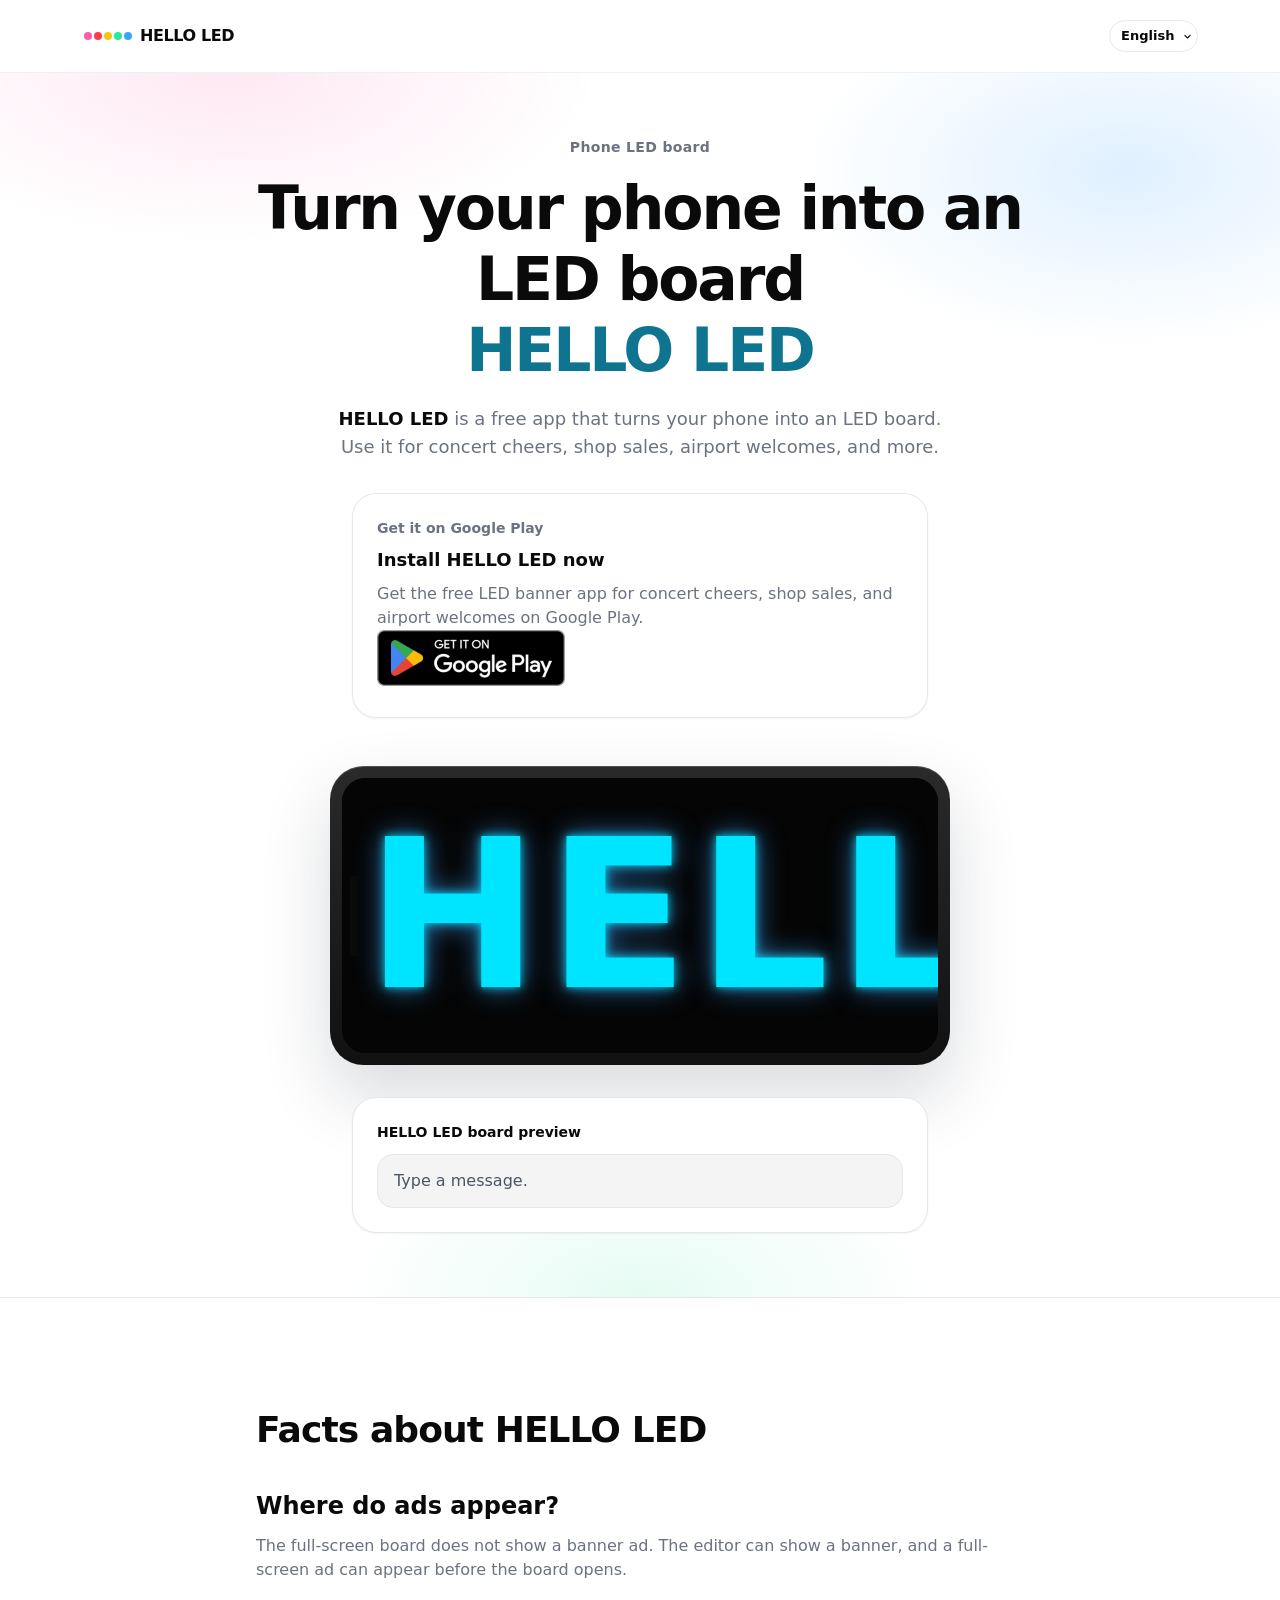
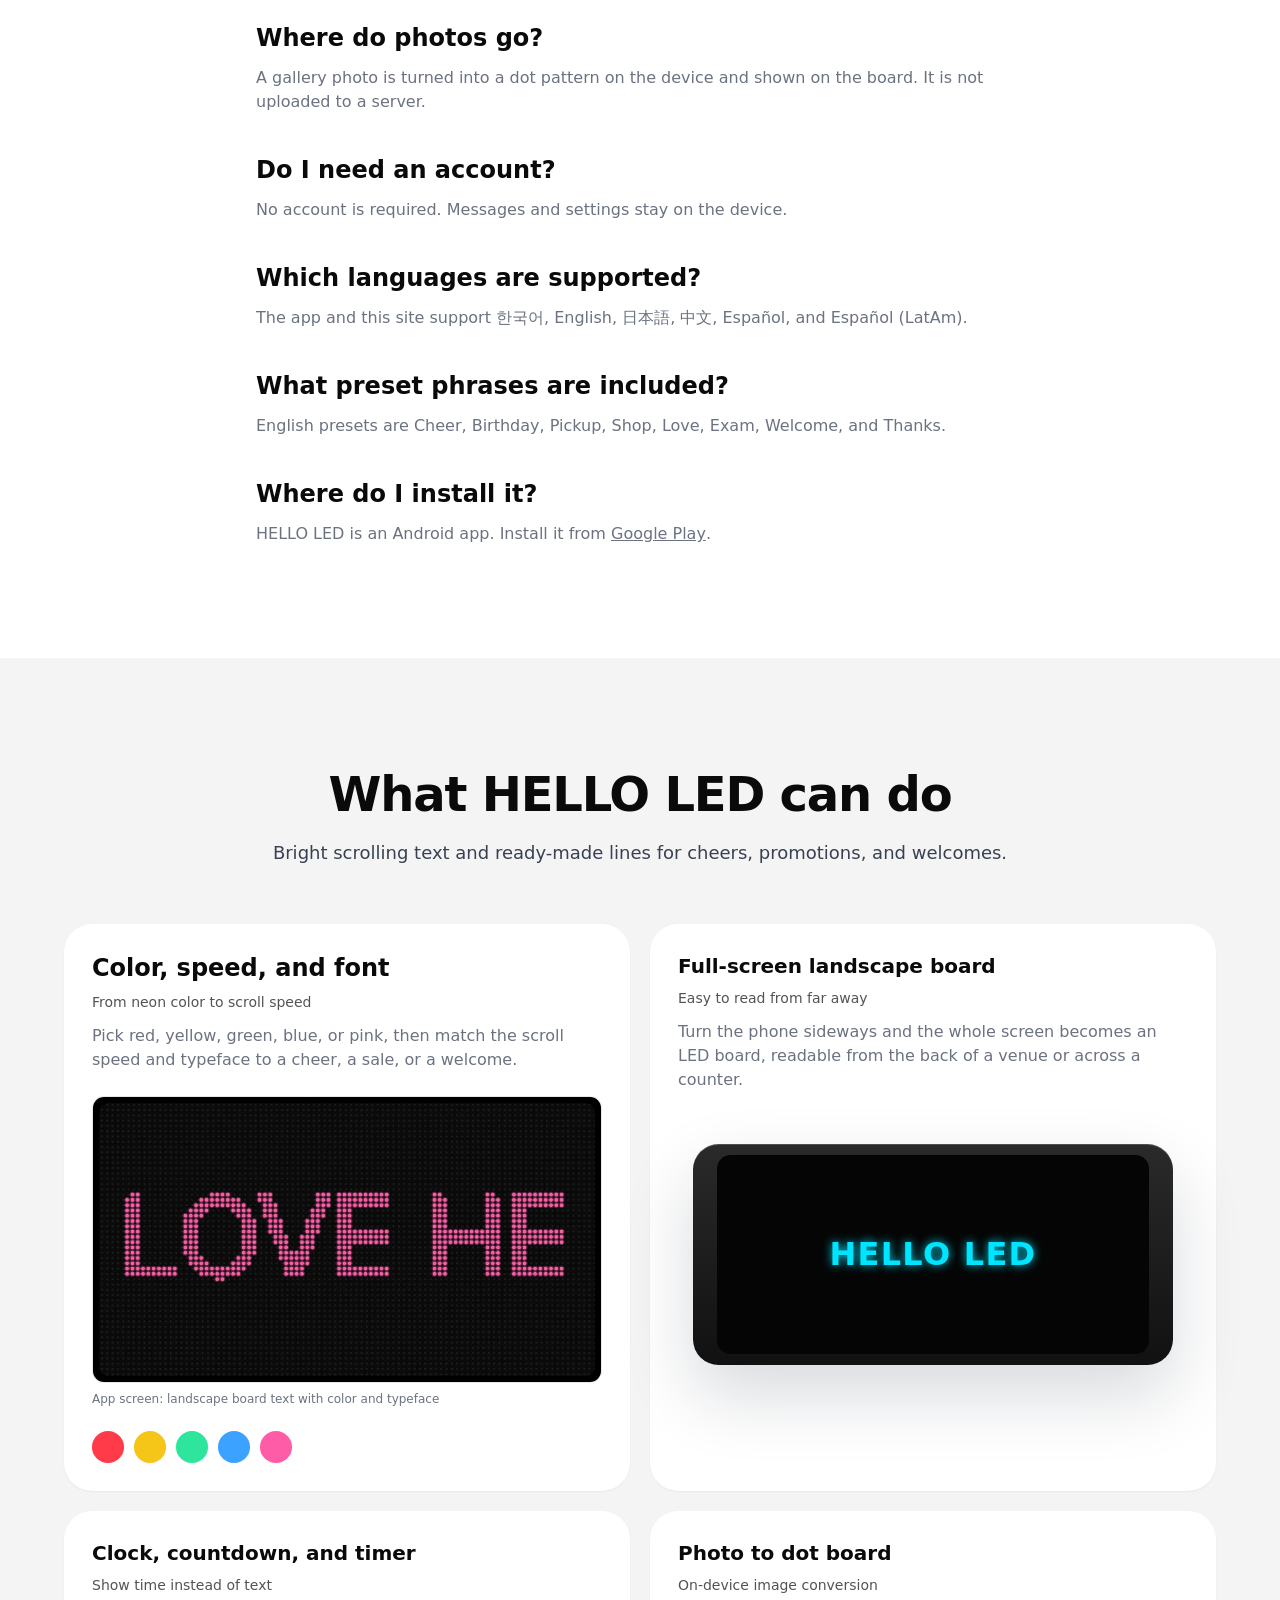
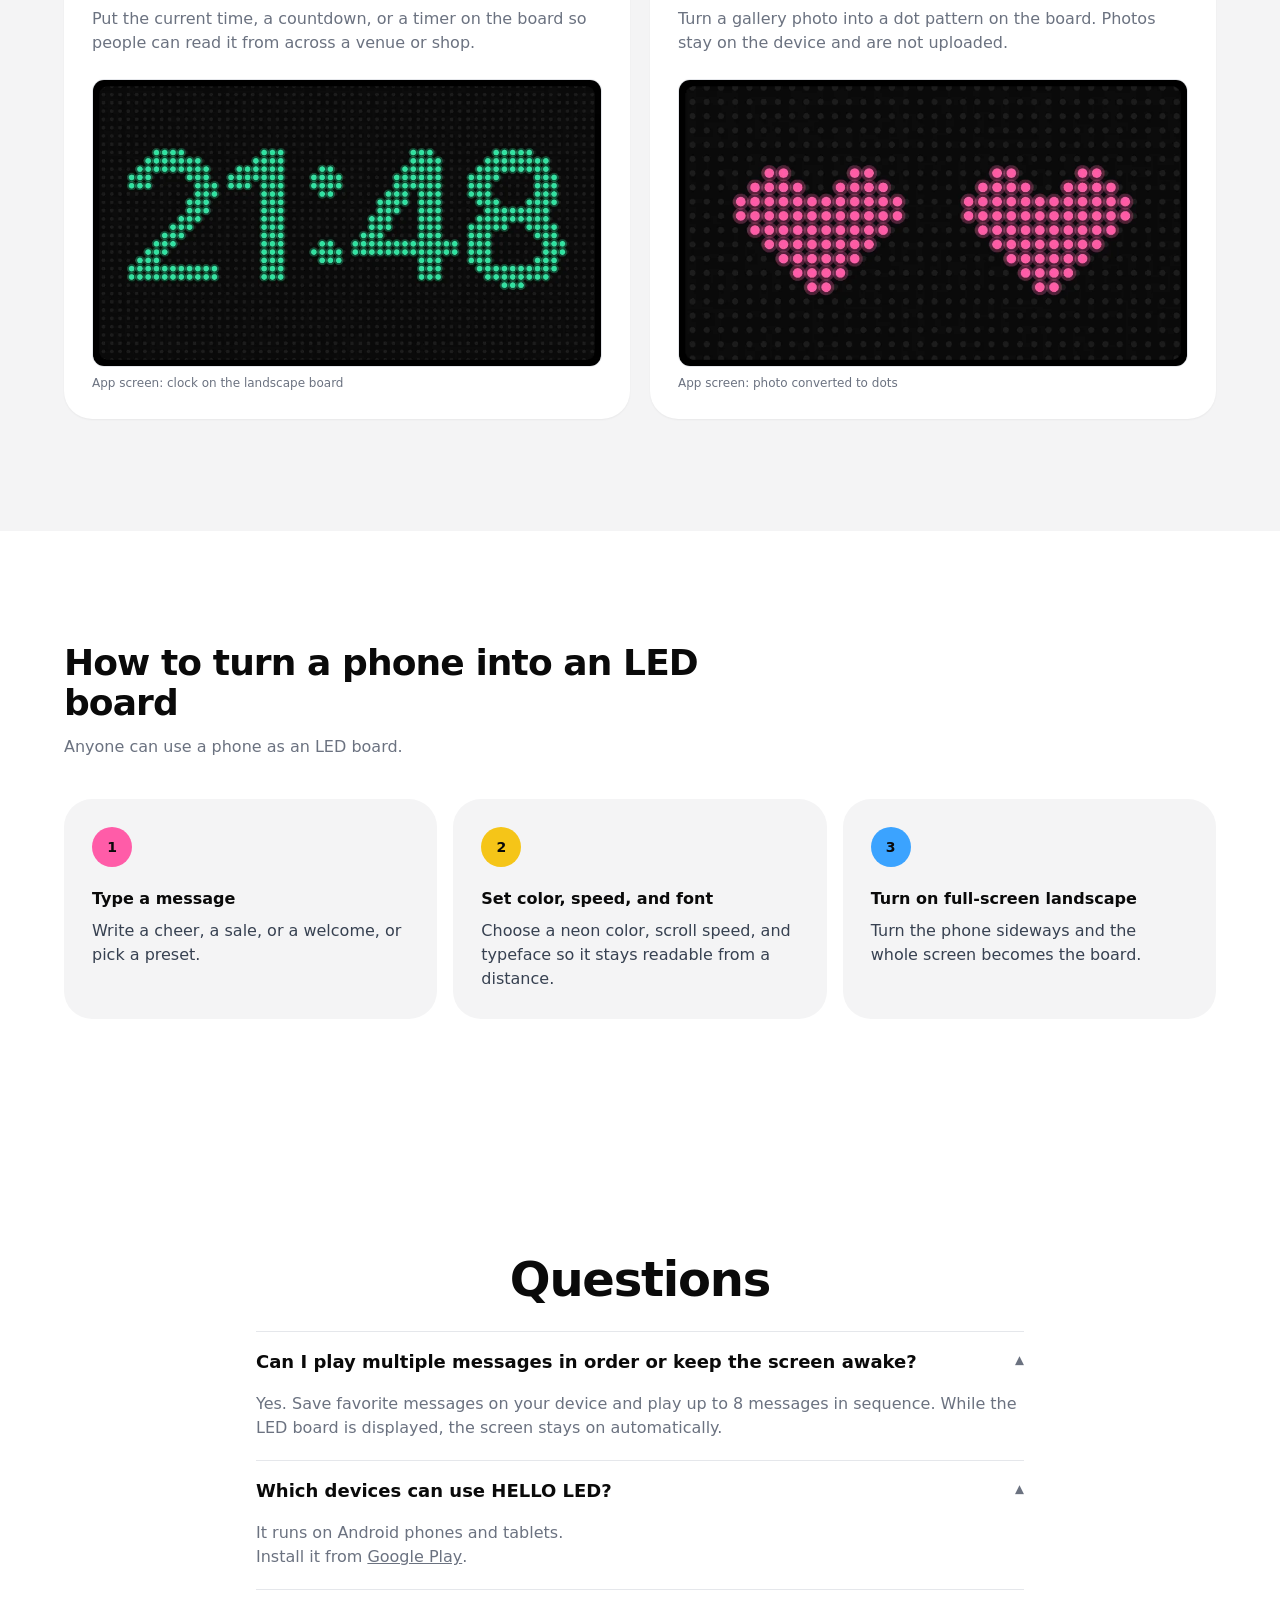
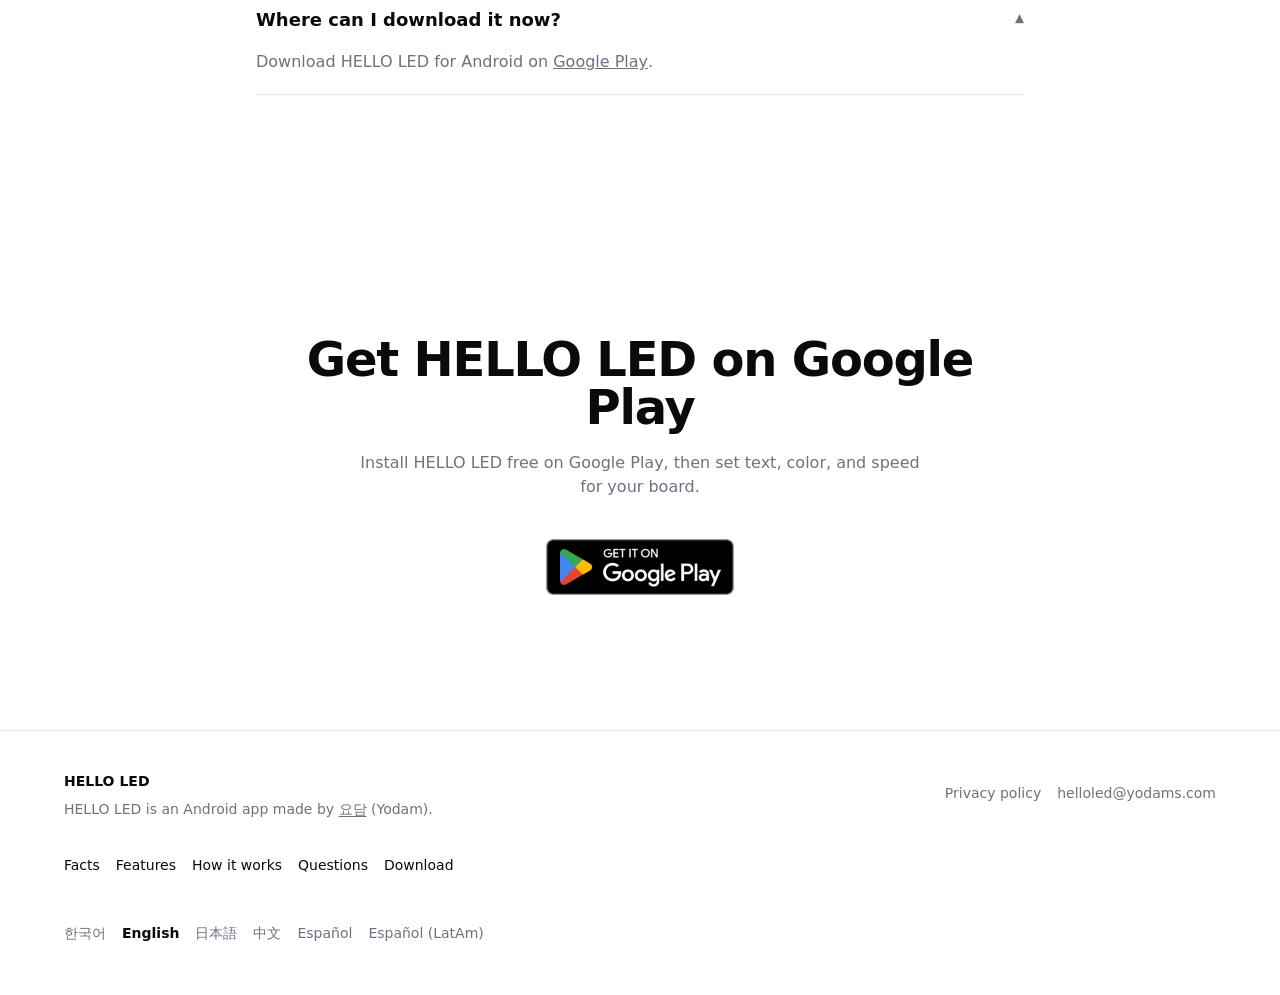
==== en/index.html @ b3e9fd55 "Publish ads.txt, llms.txt, crawler allows, and an AdSense fallback for the locale pages. Co-authored" ====
<!DOCTYPE html>
<html data-page-lang="en" lang="en">
<head>
  <meta charset="utf-8">
  <meta name="viewport" content="width=device-width, initial-scale=1">
  <meta name="theme-color" content="#ffffff">
  <meta name="referrer" content="strict-origin-when-cross-origin">
  <title>HELLO LED | Free phone LED board for cheers, shops, and welcomes</title>
  <meta name="description" content="HELLO LED is a free app that turns your phone into an LED board for concert cheers, shop sales, and airport welcomes.">
  <meta name="robots" content="index,follow,max-image-preview:large">
  <link rel="canonical" href="https://helloled.yodams.com/en/">
  <link rel="alternate" hreflang="ko" href="https://helloled.yodams.com/">
  <link rel="alternate" hreflang="en" href="https://helloled.yodams.com/en/">
  <link rel="alternate" hreflang="ja" href="https://helloled.yodams.com/ja/">
  <link rel="alternate" hreflang="zh-Hans" href="https://helloled.yodams.com/zh/">
  <link rel="alternate" hreflang="es-ES" href="https://helloled.yodams.com/es/">
  <link rel="alternate" hreflang="es" href="https://helloled.yodams.com/es/">
  <link rel="alternate" hreflang="es-419" href="https://helloled.yodams.com/es-419/">
  <link rel="alternate" hreflang="es-MX" href="https://helloled.yodams.com/es-419/">
  <link rel="alternate" hreflang="es-AR" href="https://helloled.yodams.com/es-419/">
  <link rel="alternate" hreflang="es-CO" href="https://helloled.yodams.com/es-419/">
  <link rel="alternate" hreflang="es-CL" href="https://helloled.yodams.com/es-419/">
  <link rel="alternate" hreflang="es-PE" href="https://helloled.yodams.com/es-419/">
  <link rel="alternate" hreflang="es-US" href="https://helloled.yodams.com/es-419/">
  <link rel="alternate" hreflang="es-VE" href="https://helloled.yodams.com/es-419/">
  <link rel="alternate" hreflang="es-EC" href="https://helloled.yodams.com/es-419/">
  <link rel="alternate" hreflang="es-GT" href="https://helloled.yodams.com/es-419/">
  <link rel="alternate" hreflang="es-BO" href="https://helloled.yodams.com/es-419/">
  <link rel="alternate" hreflang="es-DO" href="https://helloled.yodams.com/es-419/">
  <link rel="alternate" hreflang="es-HN" href="https://helloled.yodams.com/es-419/">
  <link rel="alternate" hreflang="es-PY" href="https://helloled.yodams.com/es-419/">
  <link rel="alternate" hreflang="es-SV" href="https://helloled.yodams.com/es-419/">
  <link rel="alternate" hreflang="es-NI" href="https://helloled.yodams.com/es-419/">
  <link rel="alternate" hreflang="es-CR" href="https://helloled.yodams.com/es-419/">
  <link rel="alternate" hreflang="es-PA" href="https://helloled.yodams.com/es-419/">
  <link rel="alternate" hreflang="es-UY" href="https://helloled.yodams.com/es-419/">
  <link rel="alternate" hreflang="es-PR" href="https://helloled.yodams.com/es-419/">
  <link rel="alternate" hreflang="es-CU" href="https://helloled.yodams.com/es-419/">
  <link rel="alternate" hreflang="x-default" href="https://helloled.yodams.com/">
  <link rel="icon" type="image/png" href="/favicon.png" sizes="256x256">
  <link rel="icon" type="image/png" href="/favicon-32.png" sizes="32x32">
  <link rel="apple-touch-icon" href="/apple-touch-icon.png">
  <link rel="alternate" type="text/plain" href="https://helloled.yodams.com/llms.txt" title="HELLO LED LLM Summary">
  <meta property="og:type" content="website">
  <meta property="og:locale" content="en_US">
  <meta property="og:locale:alternate" content="ko_KR">
  <meta property="og:locale:alternate" content="ja_JP">
  <meta property="og:locale:alternate" content="zh_CN">
  <meta property="og:locale:alternate" content="es_ES">
  <meta property="og:locale:alternate" content="es_MX">
  <meta property="og:site_name" content="HELLO LED">
  <meta property="og:title" content="HELLO LED | Free phone LED board for cheers, shops, and welcomes">
  <meta property="og:description" content="HELLO LED is a free app that turns your phone into an LED board for concert cheers, shop sales, and airport welcomes.">
  <meta property="og:url" content="https://helloled.yodams.com/en/">
  <meta property="og:image" content="https://helloled.yodams.com/og.png">
  <meta property="og:image:type" content="image/png">
  <meta property="og:image:width" content="1200">
  <meta property="og:image:height" content="630">
  <meta property="og:image:alt" content="HELLO LED logo, with the name on a blue circle">
  <meta name="twitter:card" content="summary_large_image">
  <meta name="twitter:title" content="HELLO LED | Free phone LED board for cheers, shops, and welcomes">
  <meta name="twitter:description" content="HELLO LED is a free app that turns your phone into an LED board for concert cheers, shop sales, and airport welcomes.">
  <meta name="twitter:image" content="https://helloled.yodams.com/og.png">
  <meta name="twitter:image:alt" content="HELLO LED logo, with the name on a blue circle">
  <link rel="dns-prefetch" href="https://play.google.com">
  <link rel="preconnect" href="https://play.google.com" crossorigin>
  <link rel="preload" href="/styles.css" as="style">
  <link rel="stylesheet" href="/styles.css">
  <style>
    @keyframes marquee {
      0% { transform: translateX(0); }
      100% { transform: translateX(-50%); }
    }
    @keyframes led-blink {
      0%, 100% { opacity: 1; }
      50% { opacity: 0.72; }
    }
    @keyframes phone-tilt {
      0%, 100% { transform: rotate(-6deg); }
      50% { transform: rotate(6deg); }
    }
    html { scroll-behavior: smooth; }
    #features, #how, #qa, #download, #facts { scroll-margin-top: 3rem; }
    #main { scroll-margin-top: 6.5rem; }
    #main:focus h1 {
      outline: 2px solid #374151;
      outline-offset: 4px;
    }
    #features .max-w-3xl > p,
    #how li > p { color: #374151; }
    #qa summary h3 { margin: 0; min-width: 0; font-size: 1.125rem; font-weight: 600; }
    #facts a:focus-visible,
    #qa a:focus-visible { outline: 2px solid #374151; outline-offset: 2px; }
    #led-input::placeholder { color: #4b5563; opacity: 1; }
    [data-i18n-html="publisherLine"] a { text-decoration: underline; text-underline-offset: 0.15em; }
    [data-i18n-html="publisherLine"] a:focus-visible { outline: 2px solid #374151; outline-offset: 2px; }
    body {
      background: #fff;
      color: #0a0a0a;
      font-family: system-ui, "Segoe UI", Roboto, "Helvetica Neue", Arial, sans-serif;
    }
    .neon-word { color: #0e7490; }
    .js .reveal {
      transform: translateY(12px);
      transition: transform 0.65s ease;
    }
    .js .reveal.is-visible {
      transform: translateY(0);
    }
    .hero-wash {
      background:
        radial-gradient(520px 240px at 18% 0%, rgba(255, 92, 168, 0.14), transparent 70%),
        radial-gradient(480px 260px at 88% 8%, rgba(59, 163, 255, 0.16), transparent 68%),
        radial-gradient(420px 220px at 50% 100%, rgba(46, 229, 157, 0.12), transparent 70%);
    }
    .device {
      background: linear-gradient(180deg, #2a2a2a, #111);
      box-shadow:
        0 30px 70px rgba(15, 23, 42, 0.16),
        inset 0 1px 0 rgba(255, 255, 255, 0.18);
    }
    .lang-switch { position: relative; display: inline-flex; }
    #lang {
      appearance: none;
      -webkit-appearance: none;
      box-sizing: border-box;
      position: absolute;
      inset: 0;
      width: 100%;
      height: 100%;
      min-height: 0;
      color: transparent;
      font-size: 0.8125rem;
      padding: 0 1.35rem 0 0.75rem;
      background-image: url("data:image/svg+xml,%3Csvg xmlns='http://www.w3.org/2000/svg' width='12' height='12' viewBox='0 0 12 12'%3E%3Cpath d='M2.5 4.5 6 8l3.5-3.5' fill='none' stroke='%230a0a0a' stroke-width='1.5' stroke-linecap='round' stroke-linejoin='round'/%3E%3C/svg%3E");
      background-repeat: no-repeat;
      background-position: right 0.35rem center;
      background-size: 0.55rem;
    }
    #lang option { color: #0a0a0a; }
    .lang-switch-label {
      position: relative;
      display: flex;
      align-items: center;
      justify-content: center;
      pointer-events: none;
      white-space: nowrap;
      height: 32px;
      padding: 0 1.35rem 0 0.75rem;
      font-size: 0.8125rem;
      font-weight: 600;
    }
    .marquee-track {
      display: flex;
      width: max-content;
      animation: marquee 12s linear infinite;
    }
    .led-screen { container-type: size; }
    .led-text {
      font-size: 75.25cqh;
      line-height: 1;
      font-weight: 800;
      letter-spacing: 0.04em;
      white-space: nowrap;
      color: #00E5FF;
      text-shadow: 0 0 10px rgba(0, 229, 255, 0.9), 0 0 28px rgba(59, 163, 255, 0.7);
      animation: led-blink 2.4s ease-in-out infinite;
    }
    details summary { list-style: none; }
    details summary::-webkit-details-marker { display: none; }
    details[open] .faq-chevron { transform: rotate(180deg); }
    .phone-stage {
      display: flex;
      align-items: center;
      justify-content: center;
      margin-top: 1.5rem;
      padding: 1.75rem 0;
    }
    .phone-tilt {
      position: relative;
      width: 94%;
      aspect-ratio: 19.5 / 9;
      animation: phone-tilt 5s ease-in-out infinite;
    }
    .phone-screen {
      position: absolute;
      inset: 5%;
      border-radius: 0.85rem;
      background: #050505;
      display: flex;
      align-items: center;
      justify-content: center;
      color: #00E5FF;
      font-weight: 800;
      letter-spacing: 0.04em;
      font-size: clamp(1.25rem, 4vw, 2rem);
      text-shadow: 0 0 10px rgba(0, 229, 255, 0.9);
    }
    @media (prefers-reduced-motion: reduce) {
      html { scroll-behavior: auto; }
      .js .reveal { opacity: 1; transform: none; transition: none; }
      .marquee-track, .led-text { animation: none !important; }
      .phone-tilt { animation: none !important; transform: none; }
    }
  </style>
  <script type="application/ld+json">
  {
    "@context": "https://schema.org",
    "@graph": [
      {
        "@type": "Organization",
        "@id": "https://helloled.yodams.com/#organization",
        "name": "HELLO LED",
        "legalName": "요담",
        "alternateName": "Yodam",
        "url": "https://helloled.yodams.com/",
        "email": "helloled@yodams.com",
        "logo": {
          "@type": "ImageObject",
          "url": "https://helloled.yodams.com/favicon.png",
          "width": 256,
          "height": 256
        },
        "description": "HELLO LED is a free Android app by 요담 (Yodam) that turns a phone screen into an LED board.",
        "sameAs": [
          "https://play.google.com/store/apps/details?id=com.yodam.helloled",
          "https://yodams.com/",
          "https://github.com/leeyodam/helloled"
        ],
        "contactPoint": {
          "@type": "ContactPoint",
          "contactType": "customer support",
          "email": "helloled@yodams.com",
          "availableLanguage": [
            "ko",
            "en",
            "ja",
            "zh-Hans",
            "es",
            "es-419"
          ]
        }
      },
      {
        "@type": "Service",
        "@id": "https://helloled.yodams.com/#service",
        "name": "HELLO LED",
        "serviceType": "Mobile LED board app",
        "description": "HELLO LED is a free Android app by 요담 (Yodam) that turns a phone screen into an LED board.",
        "url": "https://helloled.yodams.com/en/",
        "provider": {
          "@id": "https://helloled.yodams.com/#organization"
        },
        "isRelatedTo": {
          "@id": "https://helloled.yodams.com/#app"
        },
        "areaServed": "Worldwide",
        "availableChannel": {
          "@type": "ServiceChannel",
          "serviceUrl": "https://play.google.com/store/apps/details?id=com.yodam.helloled",
          "availableLanguage": [
            "ko",
            "en",
            "ja",
            "zh-Hans",
            "es",
            "es-419"
          ]
        },
        "offers": {
          "@type": "Offer",
          "price": "0",
          "priceCurrency": "KRW",
          "availability": "https://schema.org/InStock",
          "url": "https://play.google.com/store/apps/details?id=com.yodam.helloled"
        }
      },
      {
        "@type": "WebSite",
        "@id": "https://helloled.yodams.com/#website",
        "url": "https://helloled.yodams.com/",
        "name": "HELLO LED",
        "alternateName": "헬로 LED",
        "description": "Official HELLO LED website. Install the free phone LED board app on Google Play.",
        "inLanguage": "en",
        "publisher": {
          "@id": "https://helloled.yodams.com/#organization"
        },
        "potentialAction": {
          "@type": "DownloadAction",
          "name": "Download HELLO LED",
          "target": {
            "@type": "EntryPoint",
            "urlTemplate": "https://play.google.com/store/apps/details?id=com.yodam.helloled",
            "actionPlatform": [
              "https://schema.org/DesktopWebPlatform",
              "https://schema.org/MobileWebPlatform",
              "https://schema.org/AndroidPlatform"
            ]
          }
        }
      },
      {
        "@type": "WebPage",
        "@id": "https://helloled.yodams.com/en/#webpage",
        "url": "https://helloled.yodams.com/en/",
        "name": "HELLO LED | Free phone LED board for cheers, shops, and welcomes",
        "description": "HELLO LED is a free app that turns your phone into an LED board for concert cheers, shop sales, and airport welcomes.",
        "inLanguage": "en",
        "isPartOf": {
          "@id": "https://helloled.yodams.com/#website"
        },
        "about": [
          {
            "@id": "https://helloled.yodams.com/#app"
          },
          {
            "@id": "https://helloled.yodams.com/#service"
          }
        ],
        "mainEntity": {
          "@id": "https://helloled.yodams.com/#app"
        },
        "hasPart": [
          {
            "@id": "https://helloled.yodams.com/en/#howto"
          },
          {
            "@id": "https://helloled.yodams.com/en/#faq"
          }
        ],
        "datePublished": "2026-09-21",
        "dateModified": "2026-10-20",
        "primaryImageOfPage": {
          "@type": "ImageObject",
          "url": "https://helloled.yodams.com/og.png",
          "width": 1200,
          "height": 630,
          "caption": "HELLO LED logo, with the name on a blue circle"
        },
        "image": [
          {
            "@type": "ImageObject",
            "url": "https://helloled.yodams.com/screens/led-marquee.png",
            "width": 960,
            "height": 540,
            "caption": "HELLO LED screen: pink neon text reading LOVE HE"
          },
          {
            "@type": "ImageObject",
            "url": "https://helloled.yodams.com/screens/led-clock.png",
            "width": 960,
            "height": 540,
            "caption": "HELLO LED screen: landscape clock showing 21:48"
          },
          {
            "@type": "ImageObject",
            "url": "https://helloled.yodams.com/screens/led-dots.png",
            "width": 960,
            "height": 540,
            "caption": "HELLO LED screen: two pink hearts made of dots"
          }
        ]
      },
      {
        "@type": [
          "SoftwareApplication",
          "MobileApplication"
        ],
        "@id": "https://helloled.yodams.com/#app",
        "name": "HELLO LED",
        "alternateName": "헬로 LED",
        "applicationCategory": "UtilitiesApplication",
        "operatingSystem": "Android",
        "softwareVersion": "1.0.1",
        "isAccessibleForFree": true,
        "inLanguage": [
          "ko",
          "en",
          "ja",
          "zh-Hans",
          "es",
          "es-419"
        ],
        "description": "HELLO LED is a free app that turns your phone into an LED board for concert cheers, shop sales, and airport welcomes.",
        "featureList": [
          "Custom neon colors, text size, scroll speed, and 11 bundled fonts",
          "Full-screen landscape and portrait LED board with keep-screen-on",
          "Live clock, D-Day countdown, and timer display",
          "On-device photo-to-LED-dot conversion (no server upload)",
          "8 preset phrase categories for cheers, birthdays, pickups, and shops",
          "Save favorites and play up to 8 messages in sequence"
        ],
        "url": "https://play.google.com/store/apps/details?id=com.yodam.helloled",
        "downloadUrl": "https://play.google.com/store/apps/details?id=com.yodam.helloled",
        "installUrl": "https://play.google.com/store/apps/details?id=com.yodam.helloled",
        "sameAs": [
          "https://play.google.com/store/apps/details?id=com.yodam.helloled"
        ],
        "screenshot": [
          "https://helloled.yodams.com/screens/led-marquee.png",
          "https://helloled.yodams.com/screens/led-clock.png",
          "https://helloled.yodams.com/screens/led-dots.png"
        ],
        "offers": {
          "@type": "Offer",
          "price": "0",
          "priceCurrency": "KRW",
          "availability": "https://schema.org/InStock",
          "url": "https://play.google.com/store/apps/details?id=com.yodam.helloled"
        },
        "publisher": {
          "@id": "https://helloled.yodams.com/#organization"
        }
      },
      {
        "@type": "HowTo",
        "@id": "https://helloled.yodams.com/en/#howto",
        "name": "How to turn a phone into an LED board",
        "description": "Anyone can use a phone as an LED board.",
        "inLanguage": "en",
        "totalTime": "PT1M",
        "step": [
          {
            "@type": "HowToStep",
            "position": 1,
            "name": "Type a message",
            "text": "Write a cheer, a sale, or a welcome, or pick a preset."
          },
          {
            "@type": "HowToStep",
            "position": 2,
            "name": "Set color, speed, and font",
            "text": "Choose a neon color, scroll speed, and typeface so it stays readable from a distance."
          },
          {
            "@type": "HowToStep",
            "position": 3,
            "name": "Turn on full-screen landscape",
            "text": "Turn the phone sideways and the whole screen becomes the board."
          }
        ]
      },
      {
        "@type": "FAQPage",
        "@id": "https://helloled.yodams.com/en/#faq",
        "url": "https://helloled.yodams.com/en/#qa",
        "inLanguage": "en",
        "isPartOf": {
          "@id": "https://helloled.yodams.com/en/#webpage"
        },
        "mainEntity": [
          {
            "@type": "Question",
            "name": "Where do ads appear?",
            "acceptedAnswer": {
              "@type": "Answer",
              "text": "The full-screen board does not show a banner ad. The editor can show a banner, and a full-screen ad can appear before the board opens."
            }
          },
          {
            "@type": "Question",
            "name": "Where do photos go?",
            "acceptedAnswer": {
              "@type": "Answer",
              "text": "A gallery photo is turned into a dot pattern on the device and shown on the board. It is not uploaded to a server."
            }
          },
          {
            "@type": "Question",
            "name": "Do I need an account?",
            "acceptedAnswer": {
              "@type": "Answer",
              "text": "No account is required. Messages and settings stay on the device."
            }
          },
          {
            "@type": "Question",
            "name": "Which languages are supported?",
            "acceptedAnswer": {
              "@type": "Answer",
              "text": "The app and this site support 한국어, English, 日本語, 中文, Español, and Español (LatAm)."
            }
          },
          {
            "@type": "Question",
            "name": "What preset phrases are included?",
            "acceptedAnswer": {
              "@type": "Answer",
              "text": "English presets are Cheer, Birthday, Pickup, Shop, Love, Exam, Welcome, and Thanks."
            }
          },
          {
            "@type": "Question",
            "name": "Where do I install it?",
            "acceptedAnswer": {
              "@type": "Answer",
              "text": "HELLO LED is an Android app. Install it from Google Play."
            }
          },
          {
            "@type": "Question",
            "name": "Can I play multiple messages in order or keep the screen awake?",
            "acceptedAnswer": {
              "@type": "Answer",
              "text": "Yes. Save favorite messages on your device and play up to 8 messages in sequence. While the LED board is displayed, the screen stays on automatically."
            }
          },
          {
            "@type": "Question",
            "name": "Which devices can use HELLO LED?",
            "acceptedAnswer": {
              "@type": "Answer",
              "text": "It runs on Android phones and tablets. Install it from Google Play."
            }
          },
          {
            "@type": "Question",
            "name": "Where can I download it now?",
            "acceptedAnswer": {
              "@type": "Answer",
              "text": "Download HELLO LED for Android on Google Play."
            }
          }
        ]
      }
    ]
  }
  </script>
</head>
<body class="bg-white text-ink antialiased">
  <script>document.documentElement.classList.add('js');</script>
  <a href="#main" class="sr-only focus:not-sr-only focus:absolute focus:left-4 focus:top-4 focus:z-[60] focus:rounded-full focus:bg-ink focus:px-4 focus:py-2 focus:text-white" data-i18n="skip">Skip to content</a>

  <header class="sticky top-0 z-50 border-b border-line/60 bg-white/90 backdrop-blur-md">
    <nav class="mx-auto flex max-w-6xl flex-wrap items-center justify-between gap-3 px-5 py-3.5" aria-label="Primary" data-i18n-aria="navLabel">
      <a href="/en/" class="inline-flex min-h-11 items-center gap-2 font-extrabold tracking-tight focus-visible:outline focus-visible:outline-2 focus-visible:outline-offset-2 focus-visible:outline-gray-700" data-home-link>
        <span class="flex gap-0.5" aria-hidden="true">
          <span class="h-2 w-2 rounded-full bg-neonPink"></span>
          <span class="h-2 w-2 rounded-full bg-neonRed"></span>
          <span class="h-2 w-2 rounded-full bg-neonYellow"></span>
          <span class="h-2 w-2 rounded-full bg-neonGreen"></span>
          <span class="h-2 w-2 rounded-full bg-neonBlue"></span>
        </span>
        <span lang="en" aria-hidden="true">HELLO LED</span>
        <span class="sr-only" data-i18n-html="homeLabel"><b lang="en">HELLO LED</b> home</span>
      </a>
      <div class="flex items-center gap-2">
        <label class="sr-only" for="lang" data-i18n="langLabel">Language</label>
        <div class="lang-switch">
          <select id="lang" class="rounded-full border border-line bg-white font-semibold text-ink focus-visible:outline focus-visible:outline-2 focus-visible:outline-offset-2 focus-visible:outline-gray-700" aria-label="Language" data-i18n-aria="langLabel">
            <option value="ko" lang="ko">한국어</option>
            <option value="en" selected lang="en">English</option>
            <option value="ja" lang="ja">日本語</option>
            <option value="zh" lang="zh-Hans">中文</option>
            <option value="es" lang="es">Español</option>
            <option value="es_419" lang="es-419">Español (LatAm)</option>
          </select>
          <span class="lang-switch-label" aria-hidden="true">English</span>
        </div>
      </div>
    </nav>
  </header>

  <main id="main" tabindex="-1">
    <section class="hero-wash relative overflow-hidden px-5 pb-12 pt-12 sm:pb-16 sm:pt-16">
      <div class="relative mx-auto max-w-3xl text-center">
        <p class="mb-4 text-sm font-semibold tracking-wide text-muted" data-i18n="kicker">Phone LED board</p>
        <h1 class="text-[clamp(2.15rem,5.4vw,3.75rem)] font-extrabold leading-[1.18] tracking-[-0.035em]">
          <span data-i18n="heroLine1">Turn your phone into an LED board</span><br>
          <span class="neon-word" lang="en" data-i18n="heroAccent">HELLO LED</span>
        </h1>
        <p class="mx-auto mt-5 max-w-2xl text-base leading-relaxed text-muted sm:text-lg" data-i18n-html="heroBody"><strong class="font-semibold text-ink" lang="en">HELLO LED</strong> is a free app that turns your phone into an LED board.<br>Use it for concert cheers, shop sales, airport welcomes, and more.</p>
        <div class="mx-auto mt-8 max-w-xl rounded-3xl border border-line bg-white p-5 text-left shadow-sm sm:p-6" id="download-hero">
          <p class="text-sm font-semibold text-muted" data-i18n="downloadKicker">Get it on Google Play</p>
          <p class="mt-2 text-lg font-bold text-ink" data-i18n-html="downloadTitle">Install <span lang="en">HELLO LED</span> now</p>
          <p class="mt-2 text-muted" data-i18n="downloadBody">Get the free LED banner app for concert cheers, shop sales, and airport welcomes on Google Play.</p>
          <a class="inline-flex focus-visible:outline focus-visible:outline-2 focus-visible:outline-offset-2 focus-visible:outline-gray-700" href="https://play.google.com/store/apps/details?id=com.yodam.helloled" target="_blank" rel="noopener noreferrer" aria-label="Get it on Google Play, new tab" data-i18n-aria="playAlt">
            <picture>
              <source type="image/webp" srcset="/badges/play-en.webp">
              <img
                data-badge="play"
                data-i18n-alt="playAlt"
                src="/badges/play-en.png"
                width="215"
                height="64"
                decoding="async"
                fetchpriority="high"
                class="h-14 w-auto"
                alt="Get it on Google Play, new tab"
              >
            </picture>
          </a>
        </div>
      </div>

      <div class="mx-auto mt-10 w-full max-w-3xl px-1 sm:mt-12">
        <figure class="mx-auto w-full max-w-[620px]">
          <div class="device rounded-[1.85rem] p-2.5 sm:rounded-[2.1rem] sm:p-3" aria-hidden="true">
            <div class="led-screen relative overflow-hidden rounded-[1.35rem] bg-black sm:rounded-[1.5rem]" style="aspect-ratio: 19.5 / 9;">
              <div class="absolute left-2 top-1/2 z-10 h-16 w-1.5 -translate-y-1/2 rounded-full bg-neutral-950 sm:h-20 sm:w-2"></div>
              <div class="absolute inset-0 flex items-center overflow-hidden bg-[#050505]">
                <div class="marquee-track items-center gap-16 px-6" id="marquee-track">
                  <span class="led-text" id="led-a">HELLO LED</span>
                  <span class="led-text" id="led-b">HELLO LED</span>
                  <span class="led-text" id="led-c">HELLO LED</span>
                  <span class="led-text" id="led-d">HELLO LED</span>
                </div>
              </div>
            </div>
          </div>
          <figcaption id="preview-caption" class="sr-only" data-i18n-html="previewCaption"><span lang="en">HELLO LED</span> full-screen landscape board preview</figcaption>
        </figure>

        <div id="try" class="mx-auto mt-8 max-w-xl rounded-3xl border border-line bg-white p-5 text-left shadow-sm sm:p-6">
          <label for="led-input" class="mb-3 block text-sm font-semibold text-ink" data-i18n-html="previewLabel"><span lang="en">HELLO LED</span> board preview</label>
          <input
            id="led-input"
            type="text"
            maxlength="80"
            autocomplete="off"
            placeholder="Type a message."
            data-i18n-placeholder="previewPlaceholder"
            class="w-full rounded-2xl border border-line bg-soft px-4 py-3.5 text-base text-ink placeholder:text-neutral-400 focus:border-ink focus:outline-none focus:ring-2 focus:ring-ink/20"
          >
        </div>
      </div>
    </section>

    <section id="facts" class="border-t border-line px-5 py-20 sm:py-28" aria-labelledby="facts-title">
      <div class="mx-auto max-w-3xl">
        <h2 id="facts-title" class="text-3xl font-extrabold tracking-tight sm:text-4xl" data-i18n-html="factsLabel">Facts about <span lang="en">HELLO LED</span></h2>
        <h3 class="mt-10 text-xl font-bold sm:text-2xl" data-i18n="factAdsQ">Where do ads appear?</h3>
        <p class="mt-3 text-muted" data-i18n="factAdsA">The full-screen board does not show a banner ad. The editor can show a banner, and a full-screen ad can appear before the board opens.</p>
        <h3 class="mt-10 text-xl font-bold sm:text-2xl" data-i18n="factPhotoQ">Where do photos go?</h3>
        <p class="mt-3 text-muted" data-i18n="factPhotoA">A gallery photo is turned into a dot pattern on the device and shown on the board. It is not uploaded to a server.</p>
        <h3 class="mt-10 text-xl font-bold sm:text-2xl" data-i18n="factAccountQ">Do I need an account?</h3>
        <p class="mt-3 text-muted" data-i18n="factAccountA">No account is required. Messages and settings stay on the device.</p>
        <h3 class="mt-10 text-xl font-bold sm:text-2xl" data-i18n="factLangQ">Which languages are supported?</h3>
        <p class="mt-3 text-muted" data-i18n-html="factLangA">The app and this site support <span lang="ko">한국어</span>, English, <span lang="ja">日本語</span>, <span lang="zh-Hans">中文</span>, <span lang="es">Español</span>, and <span lang="es">Español (LatAm)</span>.</p>
        <h3 class="mt-10 text-xl font-bold sm:text-2xl" data-i18n="factPresetQ">What preset phrases are included?</h3>
        <p class="mt-3 text-muted" data-i18n="factPresetA">English presets are Cheer, Birthday, Pickup, Shop, Love, Exam, Welcome, and Thanks.</p>
        <h3 class="mt-10 text-xl font-bold sm:text-2xl" data-i18n="factInstallQ">Where do I install it?</h3>
        <p class="mt-3 text-muted" data-i18n-html="factInstallA"><span lang="en">HELLO LED</span> is an Android app. Install it from <a class="underline" href="https://play.google.com/store/apps/details?id=com.yodam.helloled" rel="noopener noreferrer" target="_blank">Google Play<span class="sr-only">, new tab</span></a>.</p>
      </div>
    </section>

    <section id="features" class="bg-soft px-5 py-20 sm:py-28" aria-labelledby="features-title">
      <div class="mx-auto max-w-6xl">
        <div class="mx-auto max-w-3xl text-center">
          <h2 id="features-title" class="reveal text-3xl font-extrabold tracking-tight sm:text-5xl" data-i18n-html="featuresTitle">What <span lang="en">HELLO LED</span> can do</h2>
          <p class="reveal mx-auto mt-5 text-lg leading-relaxed text-muted" data-i18n="featuresLead">Bright scrolling text and ready-made lines for cheers, promotions, and welcomes.</p>
        </div>

        <div class="mt-14 grid gap-4 sm:grid-cols-2 lg:gap-5">
          <article class="reveal rounded-[1.75rem] bg-white p-6 shadow-sm transition duration-200 hover:-translate-y-1 hover:shadow-md sm:p-7">
            <h3 class="text-xl font-bold sm:text-2xl" data-i18n="customTitle">Color, speed, and font</h3>
            <p class="mt-2 text-sm font-medium text-ink/70" data-i18n="customKicker">From neon color to scroll speed</p>
            <p class="mt-3 text-muted" data-i18n="customBody">Pick red, yellow, green, blue, or pink, then match the scroll speed and typeface to a cheer, a sale, or a welcome.</p>
            <figure class="mt-6" aria-labelledby="custom-caption">
              <picture>
                <source type="image/webp" srcset="/screens/led-marquee.webp">
                <img
                  class="w-full rounded-xl border border-line bg-black"
                  src="/screens/led-marquee.png"
                  width="960"
                  height="540"
                  loading="lazy"
                  decoding="async"
                  data-i18n-alt="marqueeAlt"
                  alt="HELLO LED screen: pink neon text reading LOVE HE"
                >
              </picture>
              <figcaption id="custom-caption" class="mt-2 text-xs text-muted" data-i18n="customCaption">App screen: landscape board text with color and typeface</figcaption>
            </figure>
            <div class="mt-6 flex gap-2.5" aria-hidden="true">
                <span class="h-8 w-8 rounded-full bg-neonRed shadow-sm"></span>
                <span class="h-8 w-8 rounded-full bg-neonYellow shadow-sm"></span>
                <span class="h-8 w-8 rounded-full bg-neonGreen shadow-sm"></span>
                <span class="h-8 w-8 rounded-full bg-neonBlue shadow-sm"></span>
                <span class="h-8 w-8 rounded-full bg-neonPink shadow-sm"></span>
            </div>
          </article>

          <article class="reveal rounded-[1.75rem] bg-white p-6 shadow-sm transition duration-200 hover:-translate-y-1 hover:shadow-md sm:p-7">
            <h3 class="text-xl font-bold" data-i18n="wideTitle">Full-screen landscape board</h3>
            <p class="mt-2 text-sm font-medium text-ink/70" data-i18n="wideKicker">Easy to read from far away</p>
            <p class="mt-3 text-muted" data-i18n="wideBody">Turn the phone sideways and the whole screen becomes an LED board, readable from the back of a venue or across a counter.</p>
            <div class="phone-stage mt-6" aria-hidden="true">
              <div class="phone-tilt device rounded-[1.35rem] sm:rounded-[1.6rem]">
                <span class="phone-screen">HELLO LED</span>
              </div>
            </div>
          </article>

          <article class="reveal rounded-[1.75rem] bg-white p-6 shadow-sm transition duration-200 hover:-translate-y-1 hover:shadow-md sm:p-7">
            <h3 class="text-xl font-bold" data-i18n="clockTitle">Clock, countdown, and timer</h3>
            <p class="mt-2 text-sm font-medium text-ink/70" data-i18n="clockKicker">Show time instead of text</p>
            <p class="mt-3 text-muted" data-i18n="clockBody">Put the current time, a countdown, or a timer on the board so people can read it from across a venue or shop.</p>
            <figure class="mt-6" aria-labelledby="clock-caption">
              <picture>
                <source type="image/webp" srcset="/screens/led-clock.webp">
                <img
                  class="w-full rounded-xl border border-line bg-black"
                  src="/screens/led-clock.png"
                  width="960"
                  height="540"
                  loading="lazy"
                  decoding="async"
                  data-i18n-alt="clockAlt"
                  alt="HELLO LED screen: landscape clock showing 21:48"
                >
              </picture>
              <figcaption id="clock-caption" class="mt-2 text-xs text-muted" data-i18n="clockCaption">App screen: clock on the landscape board</figcaption>
            </figure>
          </article>

          <article class="reveal rounded-[1.75rem] bg-white p-6 shadow-sm transition duration-200 hover:-translate-y-1 hover:shadow-md sm:p-7">
            <h3 class="text-xl font-bold" data-i18n="photoTitle">Photo to dot board</h3>
            <p class="mt-2 text-sm font-medium text-ink/70" data-i18n="photoKicker">On-device image conversion</p>
            <p class="mt-3 text-muted" data-i18n="photoBody">Turn a gallery photo into a dot pattern on the board. Photos stay on the device and are not uploaded.</p>
            <figure class="mt-6" aria-labelledby="photo-caption">
              <picture>
                <source type="image/webp" srcset="/screens/led-dots.webp">
                <img
                  class="w-full rounded-xl border border-line bg-black"
                  src="/screens/led-dots.png"
                  width="960"
                  height="540"
                  loading="lazy"
                  decoding="async"
                  data-i18n-alt="dotsAlt"
                  alt="HELLO LED screen: two pink hearts made of dots"
                >
              </picture>
              <figcaption id="photo-caption" class="mt-2 text-xs text-muted" data-i18n="photoCaption">App screen: photo converted to dots</figcaption>
            </figure>
          </article>

        </div>
      </div>
    </section>

    <section id="how" class="px-5 py-20 sm:py-28" aria-labelledby="how-title">
      <div class="mx-auto max-w-6xl">
        <div class="reveal max-w-2xl">
          <h2 id="how-title" class="text-3xl font-extrabold tracking-tight sm:text-4xl" data-i18n="howTitle">How to turn a phone into an LED board</h2>
          <p class="mt-3 text-muted" data-i18n="howLead">Anyone can use a phone as an LED board.</p>
        </div>
        <ol class="mt-10 grid gap-4 text-muted md:grid-cols-3">
          <li class="reveal rounded-[1.75rem] bg-soft p-6 sm:p-7">
            <span class="flex h-10 w-10 items-center justify-center rounded-full bg-[#FF5CA8] text-sm font-bold text-ink" aria-hidden="true">1</span>
            <h3 class="mt-5 font-semibold text-ink" data-i18n="step1Title">Type a message</h3>
            <p class="mt-2" data-i18n="step1Body">Write a cheer, a sale, or a welcome, or pick a preset.</p>
          </li>
          <li class="reveal rounded-[1.75rem] bg-soft p-6 sm:p-7">
            <span class="flex h-10 w-10 items-center justify-center rounded-full bg-[#F5C518] text-sm font-bold text-ink" aria-hidden="true">2</span>
            <h3 class="mt-5 font-semibold text-ink" data-i18n="step2Title">Set color, speed, and font</h3>
            <p class="mt-2" data-i18n="step2Body">Choose a neon color, scroll speed, and typeface so it stays readable from a distance.</p>
          </li>
          <li class="reveal rounded-[1.75rem] bg-soft p-6 sm:p-7">
            <span class="flex h-10 w-10 items-center justify-center rounded-full bg-[#3BA3FF] text-sm font-bold text-ink" aria-hidden="true">3</span>
            <h3 class="mt-5 font-semibold text-ink" data-i18n="step3Title">Turn on full-screen landscape</h3>
            <p class="mt-2" data-i18n="step3Body">Turn the phone sideways and the whole screen becomes the board.</p>
          </li>
        </ol>
      </div>
    </section>

    <section id="qa" class="px-5 py-20 sm:py-28" aria-labelledby="qa-title">
      <div class="mx-auto max-w-3xl">
        <h2 id="qa-title" class="reveal text-center text-3xl font-extrabold tracking-tight sm:text-5xl" data-i18n="faqTitle">Questions</h2>
        <div class="mt-10 divide-y divide-line border-y border-line">
          <details class="reveal group" open>
            <summary class="flex min-h-14 cursor-pointer items-center justify-between gap-4 py-4 text-left text-lg font-semibold focus-visible:outline focus-visible:outline-2 focus-visible:outline-offset-2 focus-visible:outline-gray-700">
              <h3 data-i18n="faq1q">Can I play multiple messages in order or keep the screen awake?</h3>
              <span class="faq-chevron shrink-0 text-muted transition-transform" aria-hidden="true">▾</span>
            </summary>
            <p class="pb-5 text-muted" data-i18n="faq1a">Yes. Save favorite messages on your device and play up to 8 messages in sequence. While the LED board is displayed, the screen stays on automatically.</p>
          </details>
          <details class="reveal group" open>
            <summary class="flex min-h-14 cursor-pointer items-center justify-between gap-4 py-4 text-left text-lg font-semibold focus-visible:outline focus-visible:outline-2 focus-visible:outline-offset-2 focus-visible:outline-gray-700">
              <h3 data-i18n-html="faq2q">Which devices can use <span lang="en">HELLO LED</span>?</h3>
              <span class="faq-chevron shrink-0 text-muted transition-transform" aria-hidden="true">▾</span>
            </summary>
            <p class="pb-5 text-muted" data-i18n-html="faq2a">It runs on Android phones and tablets.<br>Install it from <a class="underline" href="https://play.google.com/store/apps/details?id=com.yodam.helloled" rel="noopener noreferrer" target="_blank">Google Play<span class="sr-only">, new tab</span></a>.</p>
          </details>
          <details class="reveal group" open>
            <summary class="flex min-h-14 cursor-pointer items-center justify-between gap-4 py-4 text-left text-lg font-semibold focus-visible:outline focus-visible:outline-2 focus-visible:outline-offset-2 focus-visible:outline-gray-700">
              <h3 data-i18n="faq3q">Where can I download it now?</h3>
              <span class="faq-chevron shrink-0 text-muted transition-transform" aria-hidden="true">▾</span>
            </summary>
            <p class="pb-5 text-muted" data-i18n-html="faq3a">Download <span lang="en">HELLO LED</span> for Android on <a class="underline" href="https://play.google.com/store/apps/details?id=com.yodam.helloled" rel="noopener noreferrer" target="_blank">Google Play<span class="sr-only">, new tab</span></a>.</p>
          </details>
        </div>
      </div>
    </section>

    <section id="download" class="relative overflow-hidden px-5 py-24 sm:py-32" aria-labelledby="cta-title">
      <div class="relative mx-auto max-w-3xl text-center">
        <h2 id="cta-title" class="reveal text-3xl font-extrabold tracking-tight sm:text-5xl" data-i18n-html="ctaTitle">Get <span lang="en">HELLO LED</span> on Google Play</h2>
        <p class="reveal mx-auto mt-5 max-w-xl text-muted" data-i18n-html="ctaBody">Install <span lang="en">HELLO LED</span> free on Google Play, then set text, color, and speed for your board.</p>
        <div class="reveal mt-10">
          <a class="inline-flex focus-visible:outline focus-visible:outline-2 focus-visible:outline-offset-2 focus-visible:outline-gray-700" href="https://play.google.com/store/apps/details?id=com.yodam.helloled" target="_blank" rel="noopener noreferrer" aria-label="Get it on Google Play, new tab" data-i18n-aria="playAlt">
            <picture>
              <source type="image/webp" srcset="/badges/play-en.webp">
              <img
                data-badge="play"
                data-i18n-alt="playAlt"
                src="/badges/play-en.png"
                width="215"
                height="64"
                loading="lazy"
                decoding="async"
                class="h-14 w-auto"
                alt="Get it on Google Play, new tab"
              >
            </picture>
          </a>
        </div>
      </div>
    </section>
  </main>

  <footer class="border-t border-line px-5 pb-10 pt-10">
    <div class="mx-auto flex max-w-6xl flex-col gap-4 text-sm text-muted sm:flex-row sm:items-start sm:justify-between">
      <div>
        <p class="font-bold text-ink" lang="en">HELLO LED</p>
        <p class="mt-2" data-i18n-html="publisherLine"><span lang="en">HELLO LED</span> is an Android app made by <a href="https://yodams.com/" lang="ko">요담</a> (Yodam).</p>
      </div>
      <div class="flex flex-wrap gap-4">
        <a class="inline-flex min-h-11 items-center hover:text-ink focus-visible:outline focus-visible:outline-2 focus-visible:outline-offset-2 focus-visible:outline-gray-700" href="/en/privacy.html" data-privacy-link data-i18n="privacyLink">Privacy policy</a>
        <a class="inline-flex min-h-11 items-center hover:text-ink focus-visible:outline focus-visible:outline-2 focus-visible:outline-offset-2 focus-visible:outline-gray-700" href="mailto:helloled@yodams.com">helloled@yodams.com</a>
      </div>
    </div>
    <nav class="mx-auto mt-6 flex max-w-6xl flex-wrap gap-x-4 text-sm" aria-label="On this page" data-i18n-aria="navSections">
      <a class="inline-flex min-h-11 items-center hover:text-ink focus-visible:outline focus-visible:outline-2 focus-visible:outline-offset-2 focus-visible:outline-gray-700" href="#facts" data-i18n="navFacts">Facts</a>
      <a class="inline-flex min-h-11 items-center hover:text-ink focus-visible:outline focus-visible:outline-2 focus-visible:outline-offset-2 focus-visible:outline-gray-700" href="#features" data-i18n="navFeatures">Features</a>
      <a class="inline-flex min-h-11 items-center hover:text-ink focus-visible:outline focus-visible:outline-2 focus-visible:outline-offset-2 focus-visible:outline-gray-700" href="#how" data-i18n="navHow">How it works</a>
      <a class="inline-flex min-h-11 items-center hover:text-ink focus-visible:outline focus-visible:outline-2 focus-visible:outline-offset-2 focus-visible:outline-gray-700" href="#qa" data-i18n="navFaq">Questions</a>
      <a class="inline-flex min-h-11 items-center hover:text-ink focus-visible:outline focus-visible:outline-2 focus-visible:outline-offset-2 focus-visible:outline-gray-700" href="#download" data-i18n="download">Download</a>
    </nav>
    <nav class="mx-auto mt-6 flex max-w-6xl flex-wrap gap-4 text-sm text-muted" aria-label="Languages" data-i18n-aria="langLinksLabel">
      <a class="inline-flex min-h-11 items-center hover:text-ink focus-visible:outline focus-visible:outline-2 focus-visible:outline-offset-2 focus-visible:outline-gray-700" data-lang="ko" href="https://helloled.yodams.com/">한국어</a>
      <a class="inline-flex min-h-11 items-center font-semibold text-ink" data-lang="en" href="https://helloled.yodams.com/en/" aria-current="page">English</a>
      <a class="inline-flex min-h-11 items-center hover:text-ink focus-visible:outline focus-visible:outline-2 focus-visible:outline-offset-2 focus-visible:outline-gray-700" data-lang="ja" href="https://helloled.yodams.com/ja/">日本語</a>
      <a class="inline-flex min-h-11 items-center hover:text-ink focus-visible:outline focus-visible:outline-2 focus-visible:outline-offset-2 focus-visible:outline-gray-700" data-lang="zh" href="https://helloled.yodams.com/zh/">中文</a>
      <a class="inline-flex min-h-11 items-center hover:text-ink focus-visible:outline focus-visible:outline-2 focus-visible:outline-offset-2 focus-visible:outline-gray-700" data-lang="es" href="https://helloled.yodams.com/es/">Español</a>
      <a class="inline-flex min-h-11 items-center hover:text-ink focus-visible:outline focus-visible:outline-2 focus-visible:outline-offset-2 focus-visible:outline-gray-700" data-lang="es_419" href="https://helloled.yodams.com/es-419/">Español (LatAm)</a>
    </nav>
  </footer>

  <script src="/i18n.js" defer></script>
  <script src="/ad-fallback.js" defer></script>
  <script>
    (function () {
      var input = document.getElementById('led-input');
      var spans = [
        document.getElementById('led-a'),
        document.getElementById('led-b'),
        document.getElementById('led-c'),
        document.getElementById('led-d')
      ];
      var fallback = 'HELLO LED';

      function applyText(value) {
        var text = (value || '').trim() || fallback;
        spans.forEach(function (el) { el.textContent = text; });
      }

      if (input) {
        input.addEventListener('input', function () { applyText(input.value); });
      }

      function revealTarget(hash) {
        if (!hash || hash.charAt(0) !== '#') return;
        var target = document.getElementById(hash.slice(1));
        if (!target) return;
        target.classList.add('is-visible');
        target.querySelectorAll('.reveal').forEach(function (el) { el.classList.add('is-visible'); });
      }

      revealTarget(location.hash);
      window.addEventListener('hashchange', function () { revealTarget(location.hash); });

      if ('IntersectionObserver' in window) {
        var io = new IntersectionObserver(function (entries) {
          entries.forEach(function (entry) {
            if (entry.isIntersecting) {
              entry.target.classList.add('is-visible');
              io.unobserve(entry.target);
            }
          });
        }, { threshold: 0.12, rootMargin: '0px 0px -40px 0px' });
        document.querySelectorAll('.reveal').forEach(function (el) { io.observe(el); });
      } else {
        document.querySelectorAll('.reveal').forEach(function (el) { el.classList.add('is-visible'); });
      }
    })();
  </script>
</body>
</html>
---- styles.css ----
*,:after,:before{--tw-border-spacing-x:0;--tw-border-spacing-y:0;--tw-translate-x:0;--tw-translate-y:0;--tw-rotate:0;--tw-skew-x:0;--tw-skew-y:0;--tw-scale-x:1;--tw-scale-y:1;--tw-pan-x: ;--tw-pan-y: ;--tw-pinch-zoom: ;--tw-scroll-snap-strictness:proximity;--tw-gradient-from-position: ;--tw-gradient-via-position: ;--tw-gradient-to-position: ;--tw-ordinal: ;--tw-slashed-zero: ;--tw-numeric-figure: ;--tw-numeric-spacing: ;--tw-numeric-fraction: ;--tw-ring-inset: ;--tw-ring-offset-width:0px;--tw-ring-offset-color:#fff;--tw-ring-color:rgba(59,130,246,.5);--tw-ring-offset-shadow:0 0 #0000;--tw-ring-shadow:0 0 #0000;--tw-shadow:0 0 #0000;--tw-shadow-colored:0 0 #0000;--tw-blur: ;--tw-brightness: ;--tw-contrast: ;--tw-grayscale: ;--tw-hue-rotate: ;--tw-invert: ;--tw-saturate: ;--tw-sepia: ;--tw-drop-shadow: ;--tw-backdrop-blur: ;--tw-backdrop-brightness: ;--tw-backdrop-contrast: ;--tw-backdrop-grayscale: ;--tw-backdrop-hue-rotate: ;--tw-backdrop-invert: ;--tw-backdrop-opacity: ;--tw-backdrop-saturate: ;--tw-backdrop-sepia: ;--tw-contain-size: ;--tw-contain-layout: ;--tw-contain-paint: ;--tw-contain-style: }::backdrop{--tw-border-spacing-x:0;--tw-border-spacing-y:0;--tw-translate-x:0;--tw-translate-y:0;--tw-rotate:0;--tw-skew-x:0;--tw-skew-y:0;--tw-scale-x:1;--tw-scale-y:1;--tw-pan-x: ;--tw-pan-y: ;--tw-pinch-zoom: ;--tw-scroll-snap-strictness:proximity;--tw-gradient-from-position: ;--tw-gradient-via-position: ;--tw-gradient-to-position: ;--tw-ordinal: ;--tw-slashed-zero: ;--tw-numeric-figure: ;--tw-numeric-spacing: ;--tw-numeric-fraction: ;--tw-ring-inset: ;--tw-ring-offset-width:0px;--tw-ring-offset-color:#fff;--tw-ring-color:rgba(59,130,246,.5);--tw-ring-offset-shadow:0 0 #0000;--tw-ring-shadow:0 0 #0000;--tw-shadow:0 0 #0000;--tw-shadow-colored:0 0 #0000;--tw-blur: ;--tw-brightness: ;--tw-contrast: ;--tw-grayscale: ;--tw-hue-rotate: ;--tw-invert: ;--tw-saturate: ;--tw-sepia: ;--tw-drop-shadow: ;--tw-backdrop-blur: ;--tw-backdrop-brightness: ;--tw-backdrop-contrast: ;--tw-backdrop-grayscale: ;--tw-backdrop-hue-rotate: ;--tw-backdrop-invert: ;--tw-backdrop-opacity: ;--tw-backdrop-saturate: ;--tw-backdrop-sepia: ;--tw-contain-size: ;--tw-contain-layout: ;--tw-contain-paint: ;--tw-contain-style: }/*! tailwindcss v3.4.17 | MIT License | https://tailwindcss.com*/*,:after,:before{box-sizing:border-box;border:0 solid #e5e7eb}:after,:before{--tw-content:""}:host,html{line-height:1.5;-webkit-text-size-adjust:100%;-moz-tab-size:4;-o-tab-size:4;tab-size:4;font-family:Apple SD Gothic Neo,Malgun Gothic,Noto Sans KR,system-ui,sans-serif;font-feature-settings:normal;font-variation-settings:normal;-webkit-tap-highlight-color:transparent}body{margin:0;line-height:inherit}hr{height:0;color:inherit;border-top-width:1px}abbr:where([title]){-webkit-text-decoration:underline dotted;text-decoration:underline dotted}h1,h2,h3,h4,h5,h6{font-size:inherit;font-weight:inherit}a{color:inherit;text-decoration:inherit}b,strong{font-weight:bolder}code,kbd,pre,samp{font-family:ui-monospace,SFMono-Regular,Menlo,Monaco,Consolas,Liberation Mono,Courier New,monospace;font-feature-settings:normal;font-variation-settings:normal;font-size:1em}small{font-size:80%}sub,sup{font-size:75%;line-height:0;position:relative;vertical-align:baseline}sub{bottom:-.25em}sup{top:-.5em}table{text-indent:0;border-color:inherit;border-collapse:collapse}button,input,optgroup,select,textarea{font-family:inherit;font-feature-settings:inherit;font-variation-settings:inherit;font-size:100%;font-weight:inherit;line-height:inherit;letter-spacing:inherit;color:inherit;margin:0;padding:0}button,select{text-transform:none}button,input:where([type=button]),input:where([type=reset]),input:where([type=submit]){-webkit-appearance:button;background-color:transparent;background-image:none}:-moz-focusring{outline:auto}:-moz-ui-invalid{box-shadow:none}progress{vertical-align:baseline}::-webkit-inner-spin-button,::-webkit-outer-spin-button{height:auto}[type=search]{-webkit-appearance:textfield;outline-offset:-2px}::-webkit-search-decoration{-webkit-appearance:none}::-webkit-file-upload-button{-webkit-appearance:button;font:inherit}summary{display:list-item}blockquote,dd,dl,figure,h1,h2,h3,h4,h5,h6,hr,p,pre{margin:0}fieldset{margin:0}fieldset,legend{padding:0}menu,ol,ul{list-style:none;margin:0;padding:0}dialog{padding:0}textarea{resize:vertical}input::-moz-placeholder,textarea::-moz-placeholder{opacity:1;color:#9ca3af}input::placeholder,textarea::placeholder{opacity:1;color:#9ca3af}[role=button],button{cursor:pointer}:disabled{cursor:default}audio,canvas,embed,iframe,img,object,svg,video{display:block;vertical-align:middle}img,video{max-width:100%;height:auto}[hidden]:where(:not([hidden=until-found])){display:none}.sr-only{position:absolute;width:1px;height:1px;padding:0;margin:-1px;overflow:hidden;clip:rect(0,0,0,0);white-space:nowrap;border-width:0}.visible{visibility:visible}.absolute{position:absolute}.relative{position:relative}.sticky{position:sticky}.inset-0{inset:0}.left-2{left:.5rem}.top-0{top:0}.top-1\/2{top:50%}.z-10{z-index:10}.z-50{z-index:50}.mx-auto{margin-left:auto;margin-right:auto}.mb-3{margin-bottom:.75rem}.mb-4{margin-bottom:1rem}.mt-10{margin-top:2.5rem}.mt-14{margin-top:3.5rem}.mt-2{margin-top:.5rem}.mt-3{margin-top:.75rem}.mt-5{margin-top:1.25rem}.mt-6{margin-top:1.5rem}.mt-8{margin-top:2rem}.block{display:block}.flex{display:flex}.inline-flex{display:inline-flex}.grid{display:grid}.hidden{display:none}.h-10{height:2.5rem}.h-14{height:3.5rem}.h-16{height:4rem}.h-2{height:.5rem}.h-8{height:2rem}.min-h-11{min-height:2.75rem}.min-h-14{min-height:3.5rem}.w-1\.5{width:.375rem}.w-10{width:2.5rem}.w-2{width:.5rem}.w-8{width:2rem}.w-auto{width:auto}.w-full{width:100%}.max-w-2xl{max-width:42rem}.max-w-3xl{max-width:48rem}.max-w-6xl{max-width:72rem}.max-w-\[620px\]{max-width:620px}.max-w-xl{max-width:36rem}.shrink-0{flex-shrink:0}.-translate-y-1\/2{--tw-translate-y:-50%}.-translate-y-1\/2,.transform{transform:translate(var(--tw-translate-x),var(--tw-translate-y)) rotate(var(--tw-rotate)) skewX(var(--tw-skew-x)) skewY(var(--tw-skew-y)) scaleX(var(--tw-scale-x)) scaleY(var(--tw-scale-y))}.cursor-pointer{cursor:pointer}.flex-col{flex-direction:column}.flex-wrap{flex-wrap:wrap}.items-center{align-items:center}.justify-center{justify-content:center}.justify-between{justify-content:space-between}.gap-0\.5{gap:.125rem}.gap-16{gap:4rem}.gap-2{gap:.5rem}.gap-2\.5{gap:.625rem}.gap-3{gap:.75rem}.gap-4{gap:1rem}.gap-x-4{-moz-column-gap:1rem;column-gap:1rem}.divide-y>:not([hidden])~:not([hidden]){--tw-divide-y-reverse:0;border-top-width:calc(1px*(1 - var(--tw-divide-y-reverse)));border-bottom-width:calc(1px*var(--tw-divide-y-reverse))}.divide-line>:not([hidden])~:not([hidden]){--tw-divide-opacity:1;border-color:rgb(229 231 235/var(--tw-divide-opacity,1))}.overflow-hidden{overflow:hidden}.rounded-2xl{border-radius:1rem}.rounded-3xl{border-radius:1.5rem}.rounded-\[1\.35rem\]{border-radius:1.35rem}.rounded-\[1\.75rem\]{border-radius:1.75rem}.rounded-\[1\.85rem\]{border-radius:1.85rem}.rounded-full{border-radius:9999px}.rounded-xl{border-radius:.75rem}.border{border-width:1px}.border-y{border-top-width:1px}.border-b,.border-y{border-bottom-width:1px}.border-t{border-top-width:1px}.border-line{--tw-border-opacity:1;border-color:rgb(229 231 235/var(--tw-border-opacity,1))}.border-line\/60{border-color:rgba(229,231,235,.6)}.bg-\[\#050505\]{--tw-bg-opacity:1;background-color:rgb(5 5 5/var(--tw-bg-opacity,1))}.bg-\[\#3BA3FF\]{--tw-bg-opacity:1;background-color:rgb(59 163 255/var(--tw-bg-opacity,1))}.bg-\[\#F5C518\]{--tw-bg-opacity:1;background-color:rgb(245 197 24/var(--tw-bg-opacity,1))}.bg-\[\#FF5CA8\]{--tw-bg-opacity:1;background-color:rgb(255 92 168/var(--tw-bg-opacity,1))}.bg-black{--tw-bg-opacity:1;background-color:rgb(0 0 0/var(--tw-bg-opacity,1))}.bg-neonBlue{--tw-bg-opacity:1;background-color:rgb(59 163 255/var(--tw-bg-opacity,1))}.bg-neonGreen{--tw-bg-opacity:1;background-color:rgb(46 229 157/var(--tw-bg-opacity,1))}.bg-neonPink{--tw-bg-opacity:1;background-color:rgb(255 92 168/var(--tw-bg-opacity,1))}.bg-neonRed{--tw-bg-opacity:1;background-color:rgb(255 59 74/var(--tw-bg-opacity,1))}.bg-neonYellow{--tw-bg-opacity:1;background-color:rgb(245 197 24/var(--tw-bg-opacity,1))}.bg-neutral-950{--tw-bg-opacity:1;background-color:rgb(10 10 10/var(--tw-bg-opacity,1))}.bg-soft{--tw-bg-opacity:1;background-color:rgb(244 244 245/var(--tw-bg-opacity,1))}.bg-white{--tw-bg-opacity:1;background-color:rgb(255 255 255/var(--tw-bg-opacity,1))}.bg-white\/90{background-color:hsla(0,0%,100%,.9)}.p-2\.5{padding:.625rem}.p-5{padding:1.25rem}.p-6{padding:1.5rem}.px-1{padding-left:.25rem;padding-right:.25rem}.px-4{padding-left:1rem;padding-right:1rem}.px-5{padding-left:1.25rem;padding-right:1.25rem}.px-6{padding-left:1.5rem;padding-right:1.5rem}.py-20{padding-top:5rem;padding-bottom:5rem}.py-24{padding-top:6rem;padding-bottom:6rem}.py-3\.5{padding-top:.875rem;padding-bottom:.875rem}.py-4{padding-top:1rem;padding-bottom:1rem}.pb-10{padding-bottom:2.5rem}.pb-12{padding-bottom:3rem}.pb-5{padding-bottom:1.25rem}.pt-10{padding-top:2.5rem}.pt-12{padding-top:3rem}.text-left{text-align:left}.text-center{text-align:center}.text-3xl{font-size:1.875rem;line-height:2.25rem}.text-\[clamp\(2\.15rem\2c 5\.4vw\2c 3\.75rem\)\]{font-size:clamp(2.15rem,5.4vw,3.75rem)}.text-base{font-size:1rem;line-height:1.5rem}.text-lg{font-size:1.125rem;line-height:1.75rem}.text-sm{font-size:.875rem;line-height:1.25rem}.text-xl{font-size:1.25rem;line-height:1.75rem}.text-xs{font-size:.75rem;line-height:1rem}.font-bold{font-weight:700}.font-extrabold{font-weight:800}.font-medium{font-weight:500}.font-semibold{font-weight:600}.leading-\[1\.18\]{line-height:1.18}.leading-relaxed{line-height:1.625}.tracking-\[-0\.035em\]{letter-spacing:-.035em}.tracking-tight{letter-spacing:-.025em}.tracking-wide{letter-spacing:.025em}.text-ink{--tw-text-opacity:1;color:rgb(10 10 10/var(--tw-text-opacity,1))}.text-ink\/70{color:hsla(0,0%,4%,.7)}.text-muted{--tw-text-opacity:1;color:rgb(107 114 128/var(--tw-text-opacity,1))}.underline{text-decoration-line:underline}.antialiased{-webkit-font-smoothing:antialiased;-moz-osx-font-smoothing:grayscale}.shadow-sm{--tw-shadow:0 1px 2px 0 rgba(0,0,0,.05);--tw-shadow-colored:0 1px 2px 0 var(--tw-shadow-color);box-shadow:var(--tw-ring-offset-shadow,0 0 #0000),var(--tw-ring-shadow,0 0 #0000),var(--tw-shadow)}.outline{outline-style:solid}.backdrop-blur-md{--tw-backdrop-blur:blur(12px);-webkit-backdrop-filter:var(--tw-backdrop-blur) var(--tw-backdrop-brightness) var(--tw-backdrop-contrast) var(--tw-backdrop-grayscale) var(--tw-backdrop-hue-rotate) var(--tw-backdrop-invert) var(--tw-backdrop-opacity) var(--tw-backdrop-saturate) var(--tw-backdrop-sepia);backdrop-filter:var(--tw-backdrop-blur) var(--tw-backdrop-brightness) var(--tw-backdrop-contrast) var(--tw-backdrop-grayscale) var(--tw-backdrop-hue-rotate) var(--tw-backdrop-invert) var(--tw-backdrop-opacity) var(--tw-backdrop-saturate) var(--tw-backdrop-sepia)}.transition{transition-property:color,background-color,border-color,text-decoration-color,fill,stroke,opacity,box-shadow,transform,filter,-webkit-backdrop-filter;transition-property:color,background-color,border-color,text-decoration-color,fill,stroke,opacity,box-shadow,transform,filter,backdrop-filter;transition-property:color,background-color,border-color,text-decoration-color,fill,stroke,opacity,box-shadow,transform,filter,backdrop-filter,-webkit-backdrop-filter;transition-timing-function:cubic-bezier(.4,0,.2,1);transition-duration:.15s}.transition-transform{transition-property:transform;transition-timing-function:cubic-bezier(.4,0,.2,1);transition-duration:.15s}.duration-200{transition-duration:.2s}.ease-in-out{transition-timing-function:cubic-bezier(.4,0,.2,1)}.placeholder\:text-neutral-400::-moz-placeholder{--tw-text-opacity:1;color:rgb(163 163 163/var(--tw-text-opacity,1))}.placeholder\:text-neutral-400::placeholder{--tw-text-opacity:1;color:rgb(163 163 163/var(--tw-text-opacity,1))}.hover\:-translate-y-1:hover{--tw-translate-y:-0.25rem;transform:translate(var(--tw-translate-x),var(--tw-translate-y)) rotate(var(--tw-rotate)) skewX(var(--tw-skew-x)) skewY(var(--tw-skew-y)) scaleX(var(--tw-scale-x)) scaleY(var(--tw-scale-y))}.hover\:text-ink:hover{--tw-text-opacity:1;color:rgb(10 10 10/var(--tw-text-opacity,1))}.hover\:shadow-md:hover{--tw-shadow:0 4px 6px -1px rgba(0,0,0,.1),0 2px 4px -2px rgba(0,0,0,.1);--tw-shadow-colored:0 4px 6px -1px var(--tw-shadow-color),0 2px 4px -2px var(--tw-shadow-color);box-shadow:var(--tw-ring-offset-shadow,0 0 #0000),var(--tw-ring-shadow,0 0 #0000),var(--tw-shadow)}.focus\:not-sr-only:focus{position:static;width:auto;height:auto;padding:0;margin:0;overflow:visible;clip:auto;white-space:normal}.focus\:absolute:focus{position:absolute}.focus\:left-4:focus{left:1rem}.focus\:top-4:focus{top:1rem}.focus\:z-\[60\]:focus{z-index:60}.focus\:rounded-full:focus{border-radius:9999px}.focus\:border-ink:focus{--tw-border-opacity:1;border-color:rgb(10 10 10/var(--tw-border-opacity,1))}.focus\:bg-ink:focus{--tw-bg-opacity:1;background-color:rgb(10 10 10/var(--tw-bg-opacity,1))}.focus\:px-4:focus{padding-left:1rem;padding-right:1rem}.focus\:py-2:focus{padding-top:.5rem;padding-bottom:.5rem}.focus\:text-white:focus{--tw-text-opacity:1;color:rgb(255 255 255/var(--tw-text-opacity,1))}.focus\:outline-none:focus{outline:2px solid transparent;outline-offset:2px}.focus\:ring-2:focus{--tw-ring-offset-shadow:var(--tw-ring-inset) 0 0 0 var(--tw-ring-offset-width) var(--tw-ring-offset-color);--tw-ring-shadow:var(--tw-ring-inset) 0 0 0 calc(2px + var(--tw-ring-offset-width)) var(--tw-ring-color);box-shadow:var(--tw-ring-offset-shadow),var(--tw-ring-shadow),var(--tw-shadow,0 0 #0000)}.focus\:ring-ink\/20:focus{--tw-ring-color:hsla(0,0%,4%,.2)}.focus-visible\:outline:focus-visible{outline-style:solid}.focus-visible\:outline-2:focus-visible{outline-width:2px}.focus-visible\:outline-offset-2:focus-visible{outline-offset:2px}.focus-visible\:outline-gray-700:focus-visible{outline-color:#374151}@media (min-width:640px){.sm\:mt-12{margin-top:3rem}.sm\:h-20{height:5rem}.sm\:w-2{width:.5rem}.sm\:grid-cols-2{grid-template-columns:repeat(2,minmax(0,1fr))}.sm\:flex-row{flex-direction:row}.sm\:items-start{align-items:flex-start}.sm\:justify-between{justify-content:space-between}.sm\:rounded-\[1\.5rem\]{border-radius:1.5rem}.sm\:rounded-\[1\.6rem\]{border-radius:1.6rem}.sm\:rounded-\[2\.1rem\]{border-radius:2.1rem}.sm\:p-3{padding:.75rem}.sm\:p-6{padding:1.5rem}.sm\:p-7{padding:1.75rem}.sm\:py-28{padding-top:7rem;padding-bottom:7rem}.sm\:py-32{padding-top:8rem;padding-bottom:8rem}.sm\:pb-16{padding-bottom:4rem}.sm\:pt-16{padding-top:4rem}.sm\:text-2xl{font-size:1.5rem;line-height:2rem}.sm\:text-4xl{font-size:2.25rem;line-height:2.5rem}.sm\:text-5xl{font-size:3rem;line-height:1}.sm\:text-lg{font-size:1.125rem;line-height:1.75rem}}@media (min-width:768px){.md\:grid-cols-3{grid-template-columns:repeat(3,minmax(0,1fr))}}@media (min-width:1024px){.lg\:gap-5{gap:1.25rem}}
---- styles.css ----
*,:after,:before{--tw-border-spacing-x:0;--tw-border-spacing-y:0;--tw-translate-x:0;--tw-translate-y:0;--tw-rotate:0;--tw-skew-x:0;--tw-skew-y:0;--tw-scale-x:1;--tw-scale-y:1;--tw-pan-x: ;--tw-pan-y: ;--tw-pinch-zoom: ;--tw-scroll-snap-strictness:proximity;--tw-gradient-from-position: ;--tw-gradient-via-position: ;--tw-gradient-to-position: ;--tw-ordinal: ;--tw-slashed-zero: ;--tw-numeric-figure: ;--tw-numeric-spacing: ;--tw-numeric-fraction: ;--tw-ring-inset: ;--tw-ring-offset-width:0px;--tw-ring-offset-color:#fff;--tw-ring-color:rgba(59,130,246,.5);--tw-ring-offset-shadow:0 0 #0000;--tw-ring-shadow:0 0 #0000;--tw-shadow:0 0 #0000;--tw-shadow-colored:0 0 #0000;--tw-blur: ;--tw-brightness: ;--tw-contrast: ;--tw-grayscale: ;--tw-hue-rotate: ;--tw-invert: ;--tw-saturate: ;--tw-sepia: ;--tw-drop-shadow: ;--tw-backdrop-blur: ;--tw-backdrop-brightness: ;--tw-backdrop-contrast: ;--tw-backdrop-grayscale: ;--tw-backdrop-hue-rotate: ;--tw-backdrop-invert: ;--tw-backdrop-opacity: ;--tw-backdrop-saturate: ;--tw-backdrop-sepia: ;--tw-contain-size: ;--tw-contain-layout: ;--tw-contain-paint: ;--tw-contain-style: }::backdrop{--tw-border-spacing-x:0;--tw-border-spacing-y:0;--tw-translate-x:0;--tw-translate-y:0;--tw-rotate:0;--tw-skew-x:0;--tw-skew-y:0;--tw-scale-x:1;--tw-scale-y:1;--tw-pan-x: ;--tw-pan-y: ;--tw-pinch-zoom: ;--tw-scroll-snap-strictness:proximity;--tw-gradient-from-position: ;--tw-gradient-via-position: ;--tw-gradient-to-position: ;--tw-ordinal: ;--tw-slashed-zero: ;--tw-numeric-figure: ;--tw-numeric-spacing: ;--tw-numeric-fraction: ;--tw-ring-inset: ;--tw-ring-offset-width:0px;--tw-ring-offset-color:#fff;--tw-ring-color:rgba(59,130,246,.5);--tw-ring-offset-shadow:0 0 #0000;--tw-ring-shadow:0 0 #0000;--tw-shadow:0 0 #0000;--tw-shadow-colored:0 0 #0000;--tw-blur: ;--tw-brightness: ;--tw-contrast: ;--tw-grayscale: ;--tw-hue-rotate: ;--tw-invert: ;--tw-saturate: ;--tw-sepia: ;--tw-drop-shadow: ;--tw-backdrop-blur: ;--tw-backdrop-brightness: ;--tw-backdrop-contrast: ;--tw-backdrop-grayscale: ;--tw-backdrop-hue-rotate: ;--tw-backdrop-invert: ;--tw-backdrop-opacity: ;--tw-backdrop-saturate: ;--tw-backdrop-sepia: ;--tw-contain-size: ;--tw-contain-layout: ;--tw-contain-paint: ;--tw-contain-style: }/*! tailwindcss v3.4.17 | MIT License | https://tailwindcss.com*/*,:after,:before{box-sizing:border-box;border:0 solid #e5e7eb}:after,:before{--tw-content:""}:host,html{line-height:1.5;-webkit-text-size-adjust:100%;-moz-tab-size:4;-o-tab-size:4;tab-size:4;font-family:Apple SD Gothic Neo,Malgun Gothic,Noto Sans KR,system-ui,sans-serif;font-feature-settings:normal;font-variation-settings:normal;-webkit-tap-highlight-color:transparent}body{margin:0;line-height:inherit}hr{height:0;color:inherit;border-top-width:1px}abbr:where([title]){-webkit-text-decoration:underline dotted;text-decoration:underline dotted}h1,h2,h3,h4,h5,h6{font-size:inherit;font-weight:inherit}a{color:inherit;text-decoration:inherit}b,strong{font-weight:bolder}code,kbd,pre,samp{font-family:ui-monospace,SFMono-Regular,Menlo,Monaco,Consolas,Liberation Mono,Courier New,monospace;font-feature-settings:normal;font-variation-settings:normal;font-size:1em}small{font-size:80%}sub,sup{font-size:75%;line-height:0;position:relative;vertical-align:baseline}sub{bottom:-.25em}sup{top:-.5em}table{text-indent:0;border-color:inherit;border-collapse:collapse}button,input,optgroup,select,textarea{font-family:inherit;font-feature-settings:inherit;font-variation-settings:inherit;font-size:100%;font-weight:inherit;line-height:inherit;letter-spacing:inherit;color:inherit;margin:0;padding:0}button,select{text-transform:none}button,input:where([type=button]),input:where([type=reset]),input:where([type=submit]){-webkit-appearance:button;background-color:transparent;background-image:none}:-moz-focusring{outline:auto}:-moz-ui-invalid{box-shadow:none}progress{vertical-align:baseline}::-webkit-inner-spin-button,::-webkit-outer-spin-button{height:auto}[type=search]{-webkit-appearance:textfield;outline-offset:-2px}::-webkit-search-decoration{-webkit-appearance:none}::-webkit-file-upload-button{-webkit-appearance:button;font:inherit}summary{display:list-item}blockquote,dd,dl,figure,h1,h2,h3,h4,h5,h6,hr,p,pre{margin:0}fieldset{margin:0}fieldset,legend{padding:0}menu,ol,ul{list-style:none;margin:0;padding:0}dialog{padding:0}textarea{resize:vertical}input::-moz-placeholder,textarea::-moz-placeholder{opacity:1;color:#9ca3af}input::placeholder,textarea::placeholder{opacity:1;color:#9ca3af}[role=button],button{cursor:pointer}:disabled{cursor:default}audio,canvas,embed,iframe,img,object,svg,video{display:block;vertical-align:middle}img,video{max-width:100%;height:auto}[hidden]:where(:not([hidden=until-found])){display:none}.sr-only{position:absolute;width:1px;height:1px;padding:0;margin:-1px;overflow:hidden;clip:rect(0,0,0,0);white-space:nowrap;border-width:0}.visible{visibility:visible}.absolute{position:absolute}.relative{position:relative}.sticky{position:sticky}.inset-0{inset:0}.left-2{left:.5rem}.top-0{top:0}.top-1\/2{top:50%}.z-10{z-index:10}.z-50{z-index:50}.mx-auto{margin-left:auto;margin-right:auto}.mb-3{margin-bottom:.75rem}.mb-4{margin-bottom:1rem}.mt-10{margin-top:2.5rem}.mt-14{margin-top:3.5rem}.mt-2{margin-top:.5rem}.mt-3{margin-top:.75rem}.mt-5{margin-top:1.25rem}.mt-6{margin-top:1.5rem}.mt-8{margin-top:2rem}.block{display:block}.flex{display:flex}.inline-flex{display:inline-flex}.grid{display:grid}.hidden{display:none}.h-10{height:2.5rem}.h-14{height:3.5rem}.h-16{height:4rem}.h-2{height:.5rem}.h-8{height:2rem}.min-h-11{min-height:2.75rem}.min-h-14{min-height:3.5rem}.w-1\.5{width:.375rem}.w-10{width:2.5rem}.w-2{width:.5rem}.w-8{width:2rem}.w-auto{width:auto}.w-full{width:100%}.max-w-2xl{max-width:42rem}.max-w-3xl{max-width:48rem}.max-w-6xl{max-width:72rem}.max-w-\[620px\]{max-width:620px}.max-w-xl{max-width:36rem}.shrink-0{flex-shrink:0}.-translate-y-1\/2{--tw-translate-y:-50%}.-translate-y-1\/2,.transform{transform:translate(var(--tw-translate-x),var(--tw-translate-y)) rotate(var(--tw-rotate)) skewX(var(--tw-skew-x)) skewY(var(--tw-skew-y)) scaleX(var(--tw-scale-x)) scaleY(var(--tw-scale-y))}.cursor-pointer{cursor:pointer}.flex-col{flex-direction:column}.flex-wrap{flex-wrap:wrap}.items-center{align-items:center}.justify-center{justify-content:center}.justify-between{justify-content:space-between}.gap-0\.5{gap:.125rem}.gap-16{gap:4rem}.gap-2{gap:.5rem}.gap-2\.5{gap:.625rem}.gap-3{gap:.75rem}.gap-4{gap:1rem}.gap-x-4{-moz-column-gap:1rem;column-gap:1rem}.divide-y>:not([hidden])~:not([hidden]){--tw-divide-y-reverse:0;border-top-width:calc(1px*(1 - var(--tw-divide-y-reverse)));border-bottom-width:calc(1px*var(--tw-divide-y-reverse))}.divide-line>:not([hidden])~:not([hidden]){--tw-divide-opacity:1;border-color:rgb(229 231 235/var(--tw-divide-opacity,1))}.overflow-hidden{overflow:hidden}.rounded-2xl{border-radius:1rem}.rounded-3xl{border-radius:1.5rem}.rounded-\[1\.35rem\]{border-radius:1.35rem}.rounded-\[1\.75rem\]{border-radius:1.75rem}.rounded-\[1\.85rem\]{border-radius:1.85rem}.rounded-full{border-radius:9999px}.rounded-xl{border-radius:.75rem}.border{border-width:1px}.border-y{border-top-width:1px}.border-b,.border-y{border-bottom-width:1px}.border-t{border-top-width:1px}.border-line{--tw-border-opacity:1;border-color:rgb(229 231 235/var(--tw-border-opacity,1))}.border-line\/60{border-color:rgba(229,231,235,.6)}.bg-\[\#050505\]{--tw-bg-opacity:1;background-color:rgb(5 5 5/var(--tw-bg-opacity,1))}.bg-\[\#3BA3FF\]{--tw-bg-opacity:1;background-color:rgb(59 163 255/var(--tw-bg-opacity,1))}.bg-\[\#F5C518\]{--tw-bg-opacity:1;background-color:rgb(245 197 24/var(--tw-bg-opacity,1))}.bg-\[\#FF5CA8\]{--tw-bg-opacity:1;background-color:rgb(255 92 168/var(--tw-bg-opacity,1))}.bg-black{--tw-bg-opacity:1;background-color:rgb(0 0 0/var(--tw-bg-opacity,1))}.bg-neonBlue{--tw-bg-opacity:1;background-color:rgb(59 163 255/var(--tw-bg-opacity,1))}.bg-neonGreen{--tw-bg-opacity:1;background-color:rgb(46 229 157/var(--tw-bg-opacity,1))}.bg-neonPink{--tw-bg-opacity:1;background-color:rgb(255 92 168/var(--tw-bg-opacity,1))}.bg-neonRed{--tw-bg-opacity:1;background-color:rgb(255 59 74/var(--tw-bg-opacity,1))}.bg-neonYellow{--tw-bg-opacity:1;background-color:rgb(245 197 24/var(--tw-bg-opacity,1))}.bg-neutral-950{--tw-bg-opacity:1;background-color:rgb(10 10 10/var(--tw-bg-opacity,1))}.bg-soft{--tw-bg-opacity:1;background-color:rgb(244 244 245/var(--tw-bg-opacity,1))}.bg-white{--tw-bg-opacity:1;background-color:rgb(255 255 255/var(--tw-bg-opacity,1))}.bg-white\/90{background-color:hsla(0,0%,100%,.9)}.p-2\.5{padding:.625rem}.p-5{padding:1.25rem}.p-6{padding:1.5rem}.px-1{padding-left:.25rem;padding-right:.25rem}.px-4{padding-left:1rem;padding-right:1rem}.px-5{padding-left:1.25rem;padding-right:1.25rem}.px-6{padding-left:1.5rem;padding-right:1.5rem}.py-20{padding-top:5rem;padding-bottom:5rem}.py-24{padding-top:6rem;padding-bottom:6rem}.py-3\.5{padding-top:.875rem;padding-bottom:.875rem}.py-4{padding-top:1rem;padding-bottom:1rem}.pb-10{padding-bottom:2.5rem}.pb-12{padding-bottom:3rem}.pb-5{padding-bottom:1.25rem}.pt-10{padding-top:2.5rem}.pt-12{padding-top:3rem}.text-left{text-align:left}.text-center{text-align:center}.text-3xl{font-size:1.875rem;line-height:2.25rem}.text-\[clamp\(2\.15rem\2c 5\.4vw\2c 3\.75rem\)\]{font-size:clamp(2.15rem,5.4vw,3.75rem)}.text-base{font-size:1rem;line-height:1.5rem}.text-lg{font-size:1.125rem;line-height:1.75rem}.text-sm{font-size:.875rem;line-height:1.25rem}.text-xl{font-size:1.25rem;line-height:1.75rem}.text-xs{font-size:.75rem;line-height:1rem}.font-bold{font-weight:700}.font-extrabold{font-weight:800}.font-medium{font-weight:500}.font-semibold{font-weight:600}.leading-\[1\.18\]{line-height:1.18}.leading-relaxed{line-height:1.625}.tracking-\[-0\.035em\]{letter-spacing:-.035em}.tracking-tight{letter-spacing:-.025em}.tracking-wide{letter-spacing:.025em}.text-ink{--tw-text-opacity:1;color:rgb(10 10 10/var(--tw-text-opacity,1))}.text-ink\/70{color:hsla(0,0%,4%,.7)}.text-muted{--tw-text-opacity:1;color:rgb(107 114 128/var(--tw-text-opacity,1))}.underline{text-decoration-line:underline}.antialiased{-webkit-font-smoothing:antialiased;-moz-osx-font-smoothing:grayscale}.shadow-sm{--tw-shadow:0 1px 2px 0 rgba(0,0,0,.05);--tw-shadow-colored:0 1px 2px 0 var(--tw-shadow-color);box-shadow:var(--tw-ring-offset-shadow,0 0 #0000),var(--tw-ring-shadow,0 0 #0000),var(--tw-shadow)}.outline{outline-style:solid}.backdrop-blur-md{--tw-backdrop-blur:blur(12px);-webkit-backdrop-filter:var(--tw-backdrop-blur) var(--tw-backdrop-brightness) var(--tw-backdrop-contrast) var(--tw-backdrop-grayscale) var(--tw-backdrop-hue-rotate) var(--tw-backdrop-invert) var(--tw-backdrop-opacity) var(--tw-backdrop-saturate) var(--tw-backdrop-sepia);backdrop-filter:var(--tw-backdrop-blur) var(--tw-backdrop-brightness) var(--tw-backdrop-contrast) var(--tw-backdrop-grayscale) var(--tw-backdrop-hue-rotate) var(--tw-backdrop-invert) var(--tw-backdrop-opacity) var(--tw-backdrop-saturate) var(--tw-backdrop-sepia)}.transition{transition-property:color,background-color,border-color,text-decoration-color,fill,stroke,opacity,box-shadow,transform,filter,-webkit-backdrop-filter;transition-property:color,background-color,border-color,text-decoration-color,fill,stroke,opacity,box-shadow,transform,filter,backdrop-filter;transition-property:color,background-color,border-color,text-decoration-color,fill,stroke,opacity,box-shadow,transform,filter,backdrop-filter,-webkit-backdrop-filter;transition-timing-function:cubic-bezier(.4,0,.2,1);transition-duration:.15s}.transition-transform{transition-property:transform;transition-timing-function:cubic-bezier(.4,0,.2,1);transition-duration:.15s}.duration-200{transition-duration:.2s}.ease-in-out{transition-timing-function:cubic-bezier(.4,0,.2,1)}.placeholder\:text-neutral-400::-moz-placeholder{--tw-text-opacity:1;color:rgb(163 163 163/var(--tw-text-opacity,1))}.placeholder\:text-neutral-400::placeholder{--tw-text-opacity:1;color:rgb(163 163 163/var(--tw-text-opacity,1))}.hover\:-translate-y-1:hover{--tw-translate-y:-0.25rem;transform:translate(var(--tw-translate-x),var(--tw-translate-y)) rotate(var(--tw-rotate)) skewX(var(--tw-skew-x)) skewY(var(--tw-skew-y)) scaleX(var(--tw-scale-x)) scaleY(var(--tw-scale-y))}.hover\:text-ink:hover{--tw-text-opacity:1;color:rgb(10 10 10/var(--tw-text-opacity,1))}.hover\:shadow-md:hover{--tw-shadow:0 4px 6px -1px rgba(0,0,0,.1),0 2px 4px -2px rgba(0,0,0,.1);--tw-shadow-colored:0 4px 6px -1px var(--tw-shadow-color),0 2px 4px -2px var(--tw-shadow-color);box-shadow:var(--tw-ring-offset-shadow,0 0 #0000),var(--tw-ring-shadow,0 0 #0000),var(--tw-shadow)}.focus\:not-sr-only:focus{position:static;width:auto;height:auto;padding:0;margin:0;overflow:visible;clip:auto;white-space:normal}.focus\:absolute:focus{position:absolute}.focus\:left-4:focus{left:1rem}.focus\:top-4:focus{top:1rem}.focus\:z-\[60\]:focus{z-index:60}.focus\:rounded-full:focus{border-radius:9999px}.focus\:border-ink:focus{--tw-border-opacity:1;border-color:rgb(10 10 10/var(--tw-border-opacity,1))}.focus\:bg-ink:focus{--tw-bg-opacity:1;background-color:rgb(10 10 10/var(--tw-bg-opacity,1))}.focus\:px-4:focus{padding-left:1rem;padding-right:1rem}.focus\:py-2:focus{padding-top:.5rem;padding-bottom:.5rem}.focus\:text-white:focus{--tw-text-opacity:1;color:rgb(255 255 255/var(--tw-text-opacity,1))}.focus\:outline-none:focus{outline:2px solid transparent;outline-offset:2px}.focus\:ring-2:focus{--tw-ring-offset-shadow:var(--tw-ring-inset) 0 0 0 var(--tw-ring-offset-width) var(--tw-ring-offset-color);--tw-ring-shadow:var(--tw-ring-inset) 0 0 0 calc(2px + var(--tw-ring-offset-width)) var(--tw-ring-color);box-shadow:var(--tw-ring-offset-shadow),var(--tw-ring-shadow),var(--tw-shadow,0 0 #0000)}.focus\:ring-ink\/20:focus{--tw-ring-color:hsla(0,0%,4%,.2)}.focus-visible\:outline:focus-visible{outline-style:solid}.focus-visible\:outline-2:focus-visible{outline-width:2px}.focus-visible\:outline-offset-2:focus-visible{outline-offset:2px}.focus-visible\:outline-gray-700:focus-visible{outline-color:#374151}@media (min-width:640px){.sm\:mt-12{margin-top:3rem}.sm\:h-20{height:5rem}.sm\:w-2{width:.5rem}.sm\:grid-cols-2{grid-template-columns:repeat(2,minmax(0,1fr))}.sm\:flex-row{flex-direction:row}.sm\:items-start{align-items:flex-start}.sm\:justify-between{justify-content:space-between}.sm\:rounded-\[1\.5rem\]{border-radius:1.5rem}.sm\:rounded-\[1\.6rem\]{border-radius:1.6rem}.sm\:rounded-\[2\.1rem\]{border-radius:2.1rem}.sm\:p-3{padding:.75rem}.sm\:p-6{padding:1.5rem}.sm\:p-7{padding:1.75rem}.sm\:py-28{padding-top:7rem;padding-bottom:7rem}.sm\:py-32{padding-top:8rem;padding-bottom:8rem}.sm\:pb-16{padding-bottom:4rem}.sm\:pt-16{padding-top:4rem}.sm\:text-2xl{font-size:1.5rem;line-height:2rem}.sm\:text-4xl{font-size:2.25rem;line-height:2.5rem}.sm\:text-5xl{font-size:3rem;line-height:1}.sm\:text-lg{font-size:1.125rem;line-height:1.75rem}}@media (min-width:768px){.md\:grid-cols-3{grid-template-columns:repeat(3,minmax(0,1fr))}}@media (min-width:1024px){.lg\:gap-5{gap:1.25rem}}
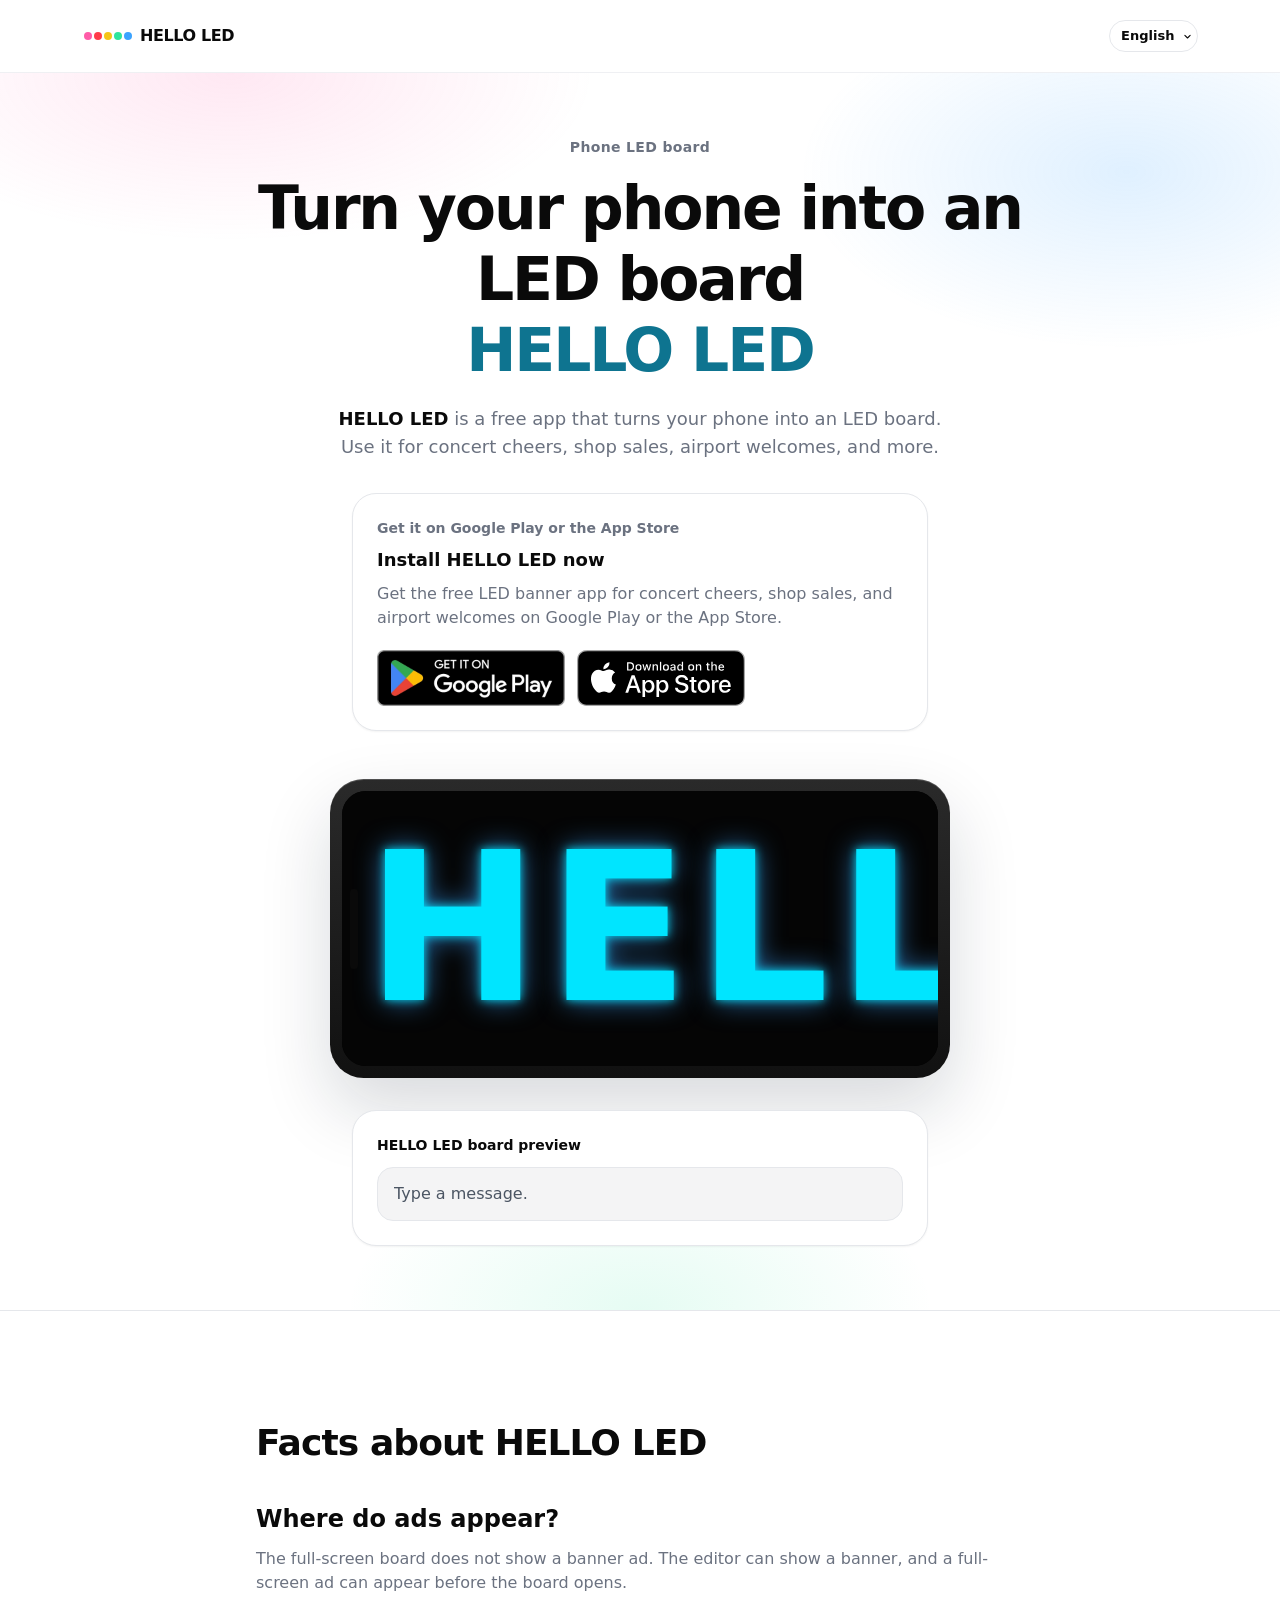
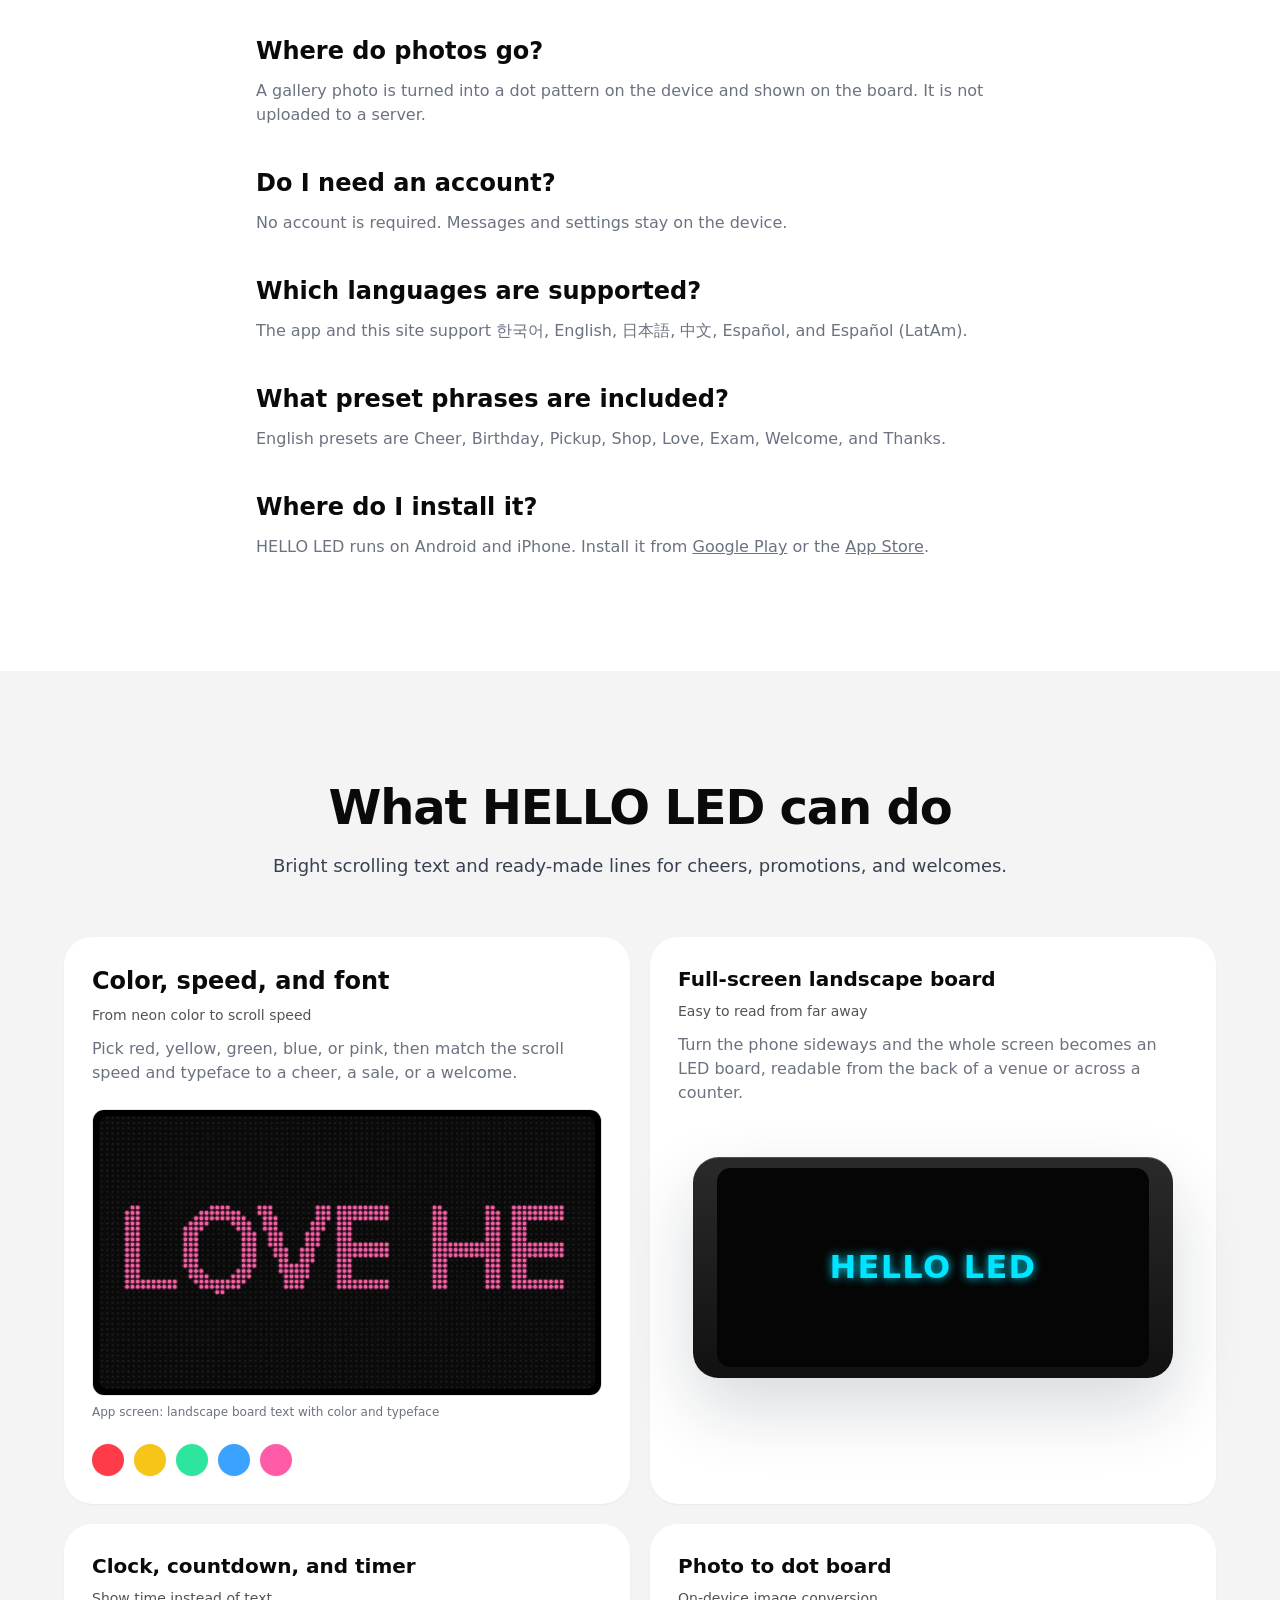
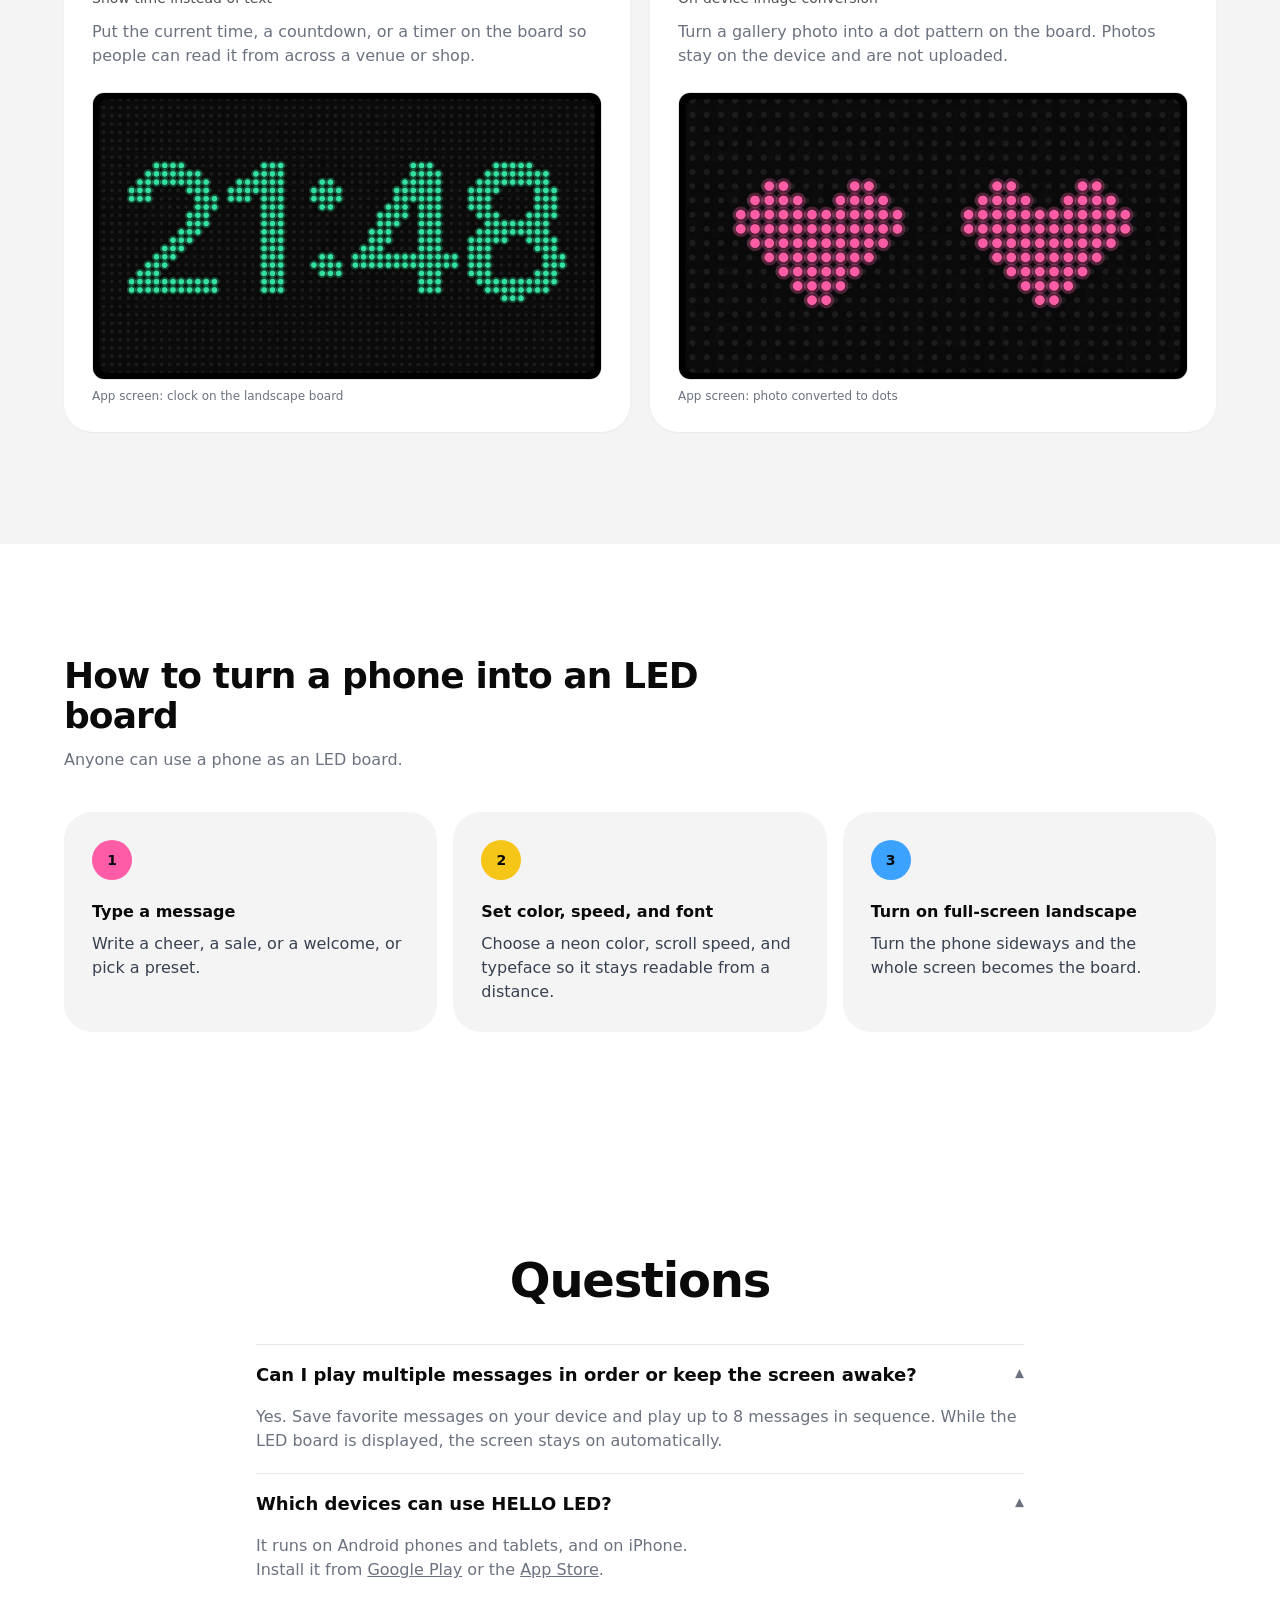
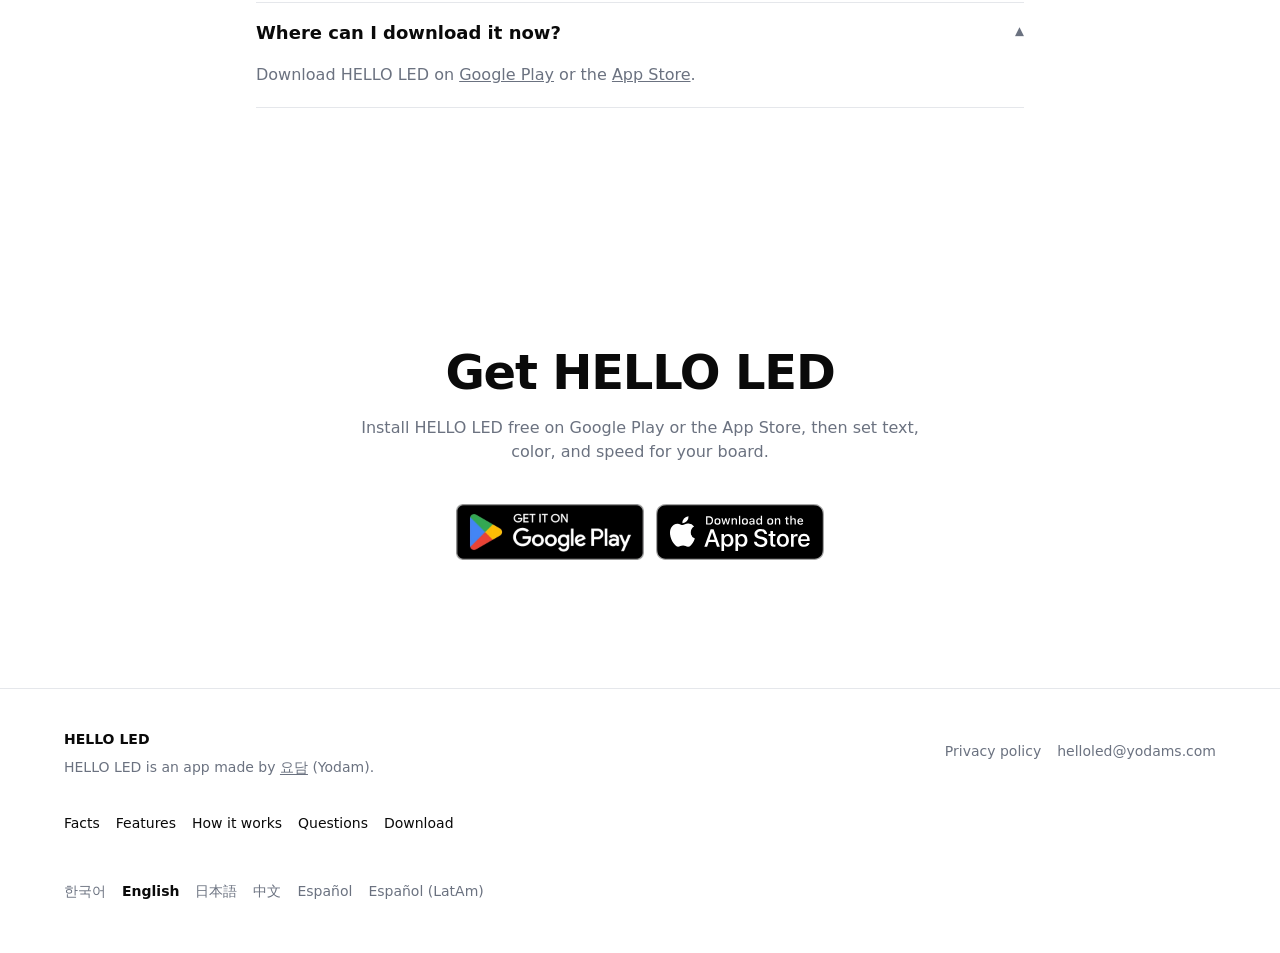
==== commit a42c87e2: "Add the App Store listing beside Google Play on locale pages and schema. Co-authored-by: Cursor <cur" ====
--- a/en/index.html
+++ b/en/index.html
@@ -64,6 +64,8 @@
   <meta name="twitter:image:alt" content="HELLO LED logo, with the name on a blue circle">
   <link rel="dns-prefetch" href="https://play.google.com">
   <link rel="preconnect" href="https://play.google.com" crossorigin>
+  <link rel="dns-prefetch" href="https://apps.apple.com">
+  <link rel="preconnect" href="https://apps.apple.com" crossorigin>
   <link rel="preload" href="/styles.css" as="style">
   <link rel="stylesheet" href="/styles.css">
   <style>
@@ -221,9 +223,10 @@
           "width": 256,
           "height": 256
         },
-        "description": "HELLO LED is a free Android app by 요담 (Yodam) that turns a phone screen into an LED board.",
+        "description": "HELLO LED is a free app by 요담 (Yodam) that turns a phone screen into an LED board on Android and iPhone.",
         "sameAs": [
           "https://play.google.com/store/apps/details?id=com.yodam.helloled",
+          "https://apps.apple.com/app/id6816627023",
           "https://yodams.com/",
           "https://github.com/leeyodam/helloled"
         ],
@@ -246,7 +249,7 @@
         "@id": "https://helloled.yodams.com/#service",
         "name": "HELLO LED",
         "serviceType": "Mobile LED board app",
-        "description": "HELLO LED is a free Android app by 요담 (Yodam) that turns a phone screen into an LED board.",
+        "description": "HELLO LED is a free app by 요담 (Yodam) that turns a phone screen into an LED board on Android and iPhone.",
         "url": "https://helloled.yodams.com/en/",
         "provider": {
           "@id": "https://helloled.yodams.com/#organization"
@@ -255,25 +258,48 @@
           "@id": "https://helloled.yodams.com/#app"
         },
         "areaServed": "Worldwide",
-        "availableChannel": {
-          "@type": "ServiceChannel",
-          "serviceUrl": "https://play.google.com/store/apps/details?id=com.yodam.helloled",
-          "availableLanguage": [
-            "ko",
-            "en",
-            "ja",
-            "zh-Hans",
-            "es",
-            "es-419"
-          ]
-        },
-        "offers": {
-          "@type": "Offer",
-          "price": "0",
-          "priceCurrency": "KRW",
-          "availability": "https://schema.org/InStock",
-          "url": "https://play.google.com/store/apps/details?id=com.yodam.helloled"
-        }
+        "availableChannel": [
+          {
+            "@type": "ServiceChannel",
+            "serviceUrl": "https://play.google.com/store/apps/details?id=com.yodam.helloled",
+            "availableLanguage": [
+              "ko",
+              "en",
+              "ja",
+              "zh-Hans",
+              "es",
+              "es-419"
+            ]
+          },
+          {
+            "@type": "ServiceChannel",
+            "serviceUrl": "https://apps.apple.com/app/id6816627023",
+            "availableLanguage": [
+              "ko",
+              "en",
+              "ja",
+              "zh-Hans",
+              "es",
+              "es-419"
+            ]
+          }
+        ],
+        "offers": [
+          {
+            "@type": "Offer",
+            "price": "0",
+            "priceCurrency": "KRW",
+            "availability": "https://schema.org/InStock",
+            "url": "https://play.google.com/store/apps/details?id=com.yodam.helloled"
+          },
+          {
+            "@type": "Offer",
+            "price": "0",
+            "priceCurrency": "KRW",
+            "availability": "https://schema.org/InStock",
+            "url": "https://apps.apple.com/app/id6816627023"
+          }
+        ]
       },
       {
         "@type": "WebSite",
@@ -281,24 +307,35 @@
         "url": "https://helloled.yodams.com/",
         "name": "HELLO LED",
         "alternateName": "헬로 LED",
-        "description": "Official HELLO LED website. Install the free phone LED board app on Google Play.",
+        "description": "Official HELLO LED website. Install the free phone LED board app on Google Play or the App Store.",
         "inLanguage": "en",
         "publisher": {
           "@id": "https://helloled.yodams.com/#organization"
         },
-        "potentialAction": {
-          "@type": "DownloadAction",
-          "name": "Download HELLO LED",
-          "target": {
-            "@type": "EntryPoint",
-            "urlTemplate": "https://play.google.com/store/apps/details?id=com.yodam.helloled",
-            "actionPlatform": [
-              "https://schema.org/DesktopWebPlatform",
-              "https://schema.org/MobileWebPlatform",
-              "https://schema.org/AndroidPlatform"
-            ]
+        "potentialAction": [
+          {
+            "@type": "DownloadAction",
+            "name": "Download HELLO LED",
+            "target": {
+              "@type": "EntryPoint",
+              "urlTemplate": "https://play.google.com/store/apps/details?id=com.yodam.helloled",
+              "actionPlatform": [
+                "https://schema.org/AndroidPlatform"
+              ]
+            }
+          },
+          {
+            "@type": "DownloadAction",
+            "name": "Download HELLO LED",
+            "target": {
+              "@type": "EntryPoint",
+              "urlTemplate": "https://apps.apple.com/app/id6816627023",
+              "actionPlatform": [
+                "https://schema.org/IOSPlatform"
+              ]
+            }
           }
-        }
+        ]
       },
       {
         "@type": "WebPage",
@@ -330,7 +367,7 @@
           }
         ],
         "datePublished": "2026-09-21",
-        "dateModified": "2026-10-20",
+        "dateModified": "2026-10-21",
         "primaryImageOfPage": {
           "@type": "ImageObject",
           "url": "https://helloled.yodams.com/og.png",
@@ -371,7 +408,7 @@
         "name": "HELLO LED",
         "alternateName": "헬로 LED",
         "applicationCategory": "UtilitiesApplication",
-        "operatingSystem": "Android",
+        "operatingSystem": "Android, iOS",
         "softwareVersion": "1.0.1",
         "isAccessibleForFree": true,
         "inLanguage": [
@@ -393,22 +430,32 @@
         ],
         "url": "https://play.google.com/store/apps/details?id=com.yodam.helloled",
         "downloadUrl": "https://play.google.com/store/apps/details?id=com.yodam.helloled",
-        "installUrl": "https://play.google.com/store/apps/details?id=com.yodam.helloled",
+        "installUrl": "https://apps.apple.com/app/id6816627023",
         "sameAs": [
-          "https://play.google.com/store/apps/details?id=com.yodam.helloled"
+          "https://play.google.com/store/apps/details?id=com.yodam.helloled",
+          "https://apps.apple.com/app/id6816627023"
         ],
         "screenshot": [
           "https://helloled.yodams.com/screens/led-marquee.png",
           "https://helloled.yodams.com/screens/led-clock.png",
           "https://helloled.yodams.com/screens/led-dots.png"
         ],
-        "offers": {
-          "@type": "Offer",
-          "price": "0",
-          "priceCurrency": "KRW",
-          "availability": "https://schema.org/InStock",
-          "url": "https://play.google.com/store/apps/details?id=com.yodam.helloled"
-        },
+        "offers": [
+          {
+            "@type": "Offer",
+            "price": "0",
+            "priceCurrency": "KRW",
+            "availability": "https://schema.org/InStock",
+            "url": "https://play.google.com/store/apps/details?id=com.yodam.helloled"
+          },
+          {
+            "@type": "Offer",
+            "price": "0",
+            "priceCurrency": "KRW",
+            "availability": "https://schema.org/InStock",
+            "url": "https://apps.apple.com/app/id6816627023"
+          }
+        ],
         "publisher": {
           "@id": "https://helloled.yodams.com/#organization"
         }
@@ -495,7 +542,7 @@
             "name": "Where do I install it?",
             "acceptedAnswer": {
               "@type": "Answer",
-              "text": "HELLO LED is an Android app. Install it from Google Play."
+              "text": "HELLO LED runs on Android and iPhone. Install it from Google Play or the App Store."
             }
           },
           {
@@ -511,7 +558,7 @@
             "name": "Which devices can use HELLO LED?",
             "acceptedAnswer": {
               "@type": "Answer",
-              "text": "It runs on Android phones and tablets. Install it from Google Play."
+              "text": "It runs on Android phones and tablets, and on iPhone. Install it from Google Play or the App Store."
             }
           },
           {
@@ -519,7 +566,7 @@
             "name": "Where can I download it now?",
             "acceptedAnswer": {
               "@type": "Answer",
-              "text": "Download HELLO LED for Android on Google Play."
+              "text": "Download HELLO LED on Google Play or the App Store."
             }
           }
         ]
@@ -572,25 +619,39 @@
         </h1>
         <p class="mx-auto mt-5 max-w-2xl text-base leading-relaxed text-muted sm:text-lg" data-i18n-html="heroBody"><strong class="font-semibold text-ink" lang="en">HELLO LED</strong> is a free app that turns your phone into an LED board.<br>Use it for concert cheers, shop sales, airport welcomes, and more.</p>
         <div class="mx-auto mt-8 max-w-xl rounded-3xl border border-line bg-white p-5 text-left shadow-sm sm:p-6" id="download-hero">
-          <p class="text-sm font-semibold text-muted" data-i18n="downloadKicker">Get it on Google Play</p>
+          <p class="text-sm font-semibold text-muted" data-i18n="downloadKicker">Get it on Google Play or the App Store</p>
           <p class="mt-2 text-lg font-bold text-ink" data-i18n-html="downloadTitle">Install <span lang="en">HELLO LED</span> now</p>
-          <p class="mt-2 text-muted" data-i18n="downloadBody">Get the free LED banner app for concert cheers, shop sales, and airport welcomes on Google Play.</p>
-          <a class="inline-flex focus-visible:outline focus-visible:outline-2 focus-visible:outline-offset-2 focus-visible:outline-gray-700" href="https://play.google.com/store/apps/details?id=com.yodam.helloled" target="_blank" rel="noopener noreferrer" aria-label="Get it on Google Play, new tab" data-i18n-aria="playAlt">
-            <picture>
-              <source type="image/webp" srcset="/badges/play-en.webp">
+          <p class="mt-2 text-muted" data-i18n="downloadBody">Get the free LED banner app for concert cheers, shop sales, and airport welcomes on Google Play or the App Store.</p>
+          <div class="mt-5 flex flex-wrap items-center gap-3">
+            <a class="inline-flex focus-visible:outline focus-visible:outline-2 focus-visible:outline-offset-2 focus-visible:outline-gray-700" href="https://play.google.com/store/apps/details?id=com.yodam.helloled" target="_blank" rel="noopener noreferrer" aria-label="Get it on Google Play, new tab" data-i18n-aria="playAlt">
+              <picture>
+                <source type="image/webp" srcset="/badges/play-en.webp">
+                <img
+                  data-badge="play"
+                  data-i18n-alt="playAlt"
+                  src="/badges/play-en.png"
+                  width="215"
+                  height="64"
+                  decoding="async"
+                  fetchpriority="high"
+                  class="h-14 w-auto"
+                  alt="Get it on Google Play, new tab"
+                >
+              </picture>
+            </a>
+            <a class="inline-flex focus-visible:outline focus-visible:outline-2 focus-visible:outline-offset-2 focus-visible:outline-gray-700" href="https://apps.apple.com/app/id6816627023" target="_blank" rel="noopener noreferrer" aria-label="Download on the App Store, new tab" data-i18n-aria="appleAlt">
               <img
-                data-badge="play"
-                data-i18n-alt="playAlt"
-                src="/badges/play-en.png"
-                width="215"
-                height="64"
+                data-badge="apple"
+                data-i18n-alt="appleAlt"
+                src="/badges/apple-en.svg"
+                width="130"
+                height="40"
                 decoding="async"
-                fetchpriority="high"
                 class="h-14 w-auto"
-                alt="Get it on Google Play, new tab"
+                alt="Download on the App Store, new tab"
               >
-            </picture>
-          </a>
+            </a>
+          </div>
         </div>
       </div>
 
@@ -641,7 +702,7 @@
         <h3 class="mt-10 text-xl font-bold sm:text-2xl" data-i18n="factPresetQ">What preset phrases are included?</h3>
         <p class="mt-3 text-muted" data-i18n="factPresetA">English presets are Cheer, Birthday, Pickup, Shop, Love, Exam, Welcome, and Thanks.</p>
         <h3 class="mt-10 text-xl font-bold sm:text-2xl" data-i18n="factInstallQ">Where do I install it?</h3>
-        <p class="mt-3 text-muted" data-i18n-html="factInstallA"><span lang="en">HELLO LED</span> is an Android app. Install it from <a class="underline" href="https://play.google.com/store/apps/details?id=com.yodam.helloled" rel="noopener noreferrer" target="_blank">Google Play<span class="sr-only">, new tab</span></a>.</p>
+        <p class="mt-3 text-muted" data-i18n-html="factInstallA"><span lang="en">HELLO LED</span> runs on Android and iPhone. Install it from <a class="underline" href="https://play.google.com/store/apps/details?id=com.yodam.helloled" rel="noopener noreferrer" target="_blank">Google Play<span class="sr-only">, new tab</span></a> or the <a class="underline" href="https://apps.apple.com/app/id6816627023" rel="noopener noreferrer" target="_blank">App Store<span class="sr-only">, new tab</span></a>.</p>
       </div>
     </section>
 
@@ -783,14 +844,14 @@
               <h3 data-i18n-html="faq2q">Which devices can use <span lang="en">HELLO LED</span>?</h3>
               <span class="faq-chevron shrink-0 text-muted transition-transform" aria-hidden="true">▾</span>
             </summary>
-            <p class="pb-5 text-muted" data-i18n-html="faq2a">It runs on Android phones and tablets.<br>Install it from <a class="underline" href="https://play.google.com/store/apps/details?id=com.yodam.helloled" rel="noopener noreferrer" target="_blank">Google Play<span class="sr-only">, new tab</span></a>.</p>
+            <p class="pb-5 text-muted" data-i18n-html="faq2a">It runs on Android phones and tablets, and on iPhone.<br>Install it from <a class="underline" href="https://play.google.com/store/apps/details?id=com.yodam.helloled" rel="noopener noreferrer" target="_blank">Google Play<span class="sr-only">, new tab</span></a> or the <a class="underline" href="https://apps.apple.com/app/id6816627023" rel="noopener noreferrer" target="_blank">App Store<span class="sr-only">, new tab</span></a>.</p>
           </details>
           <details class="reveal group" open>
             <summary class="flex min-h-14 cursor-pointer items-center justify-between gap-4 py-4 text-left text-lg font-semibold focus-visible:outline focus-visible:outline-2 focus-visible:outline-offset-2 focus-visible:outline-gray-700">
               <h3 data-i18n="faq3q">Where can I download it now?</h3>
               <span class="faq-chevron shrink-0 text-muted transition-transform" aria-hidden="true">▾</span>
             </summary>
-            <p class="pb-5 text-muted" data-i18n-html="faq3a">Download <span lang="en">HELLO LED</span> for Android on <a class="underline" href="https://play.google.com/store/apps/details?id=com.yodam.helloled" rel="noopener noreferrer" target="_blank">Google Play<span class="sr-only">, new tab</span></a>.</p>
+            <p class="pb-5 text-muted" data-i18n-html="faq3a">Download <span lang="en">HELLO LED</span> on <a class="underline" href="https://play.google.com/store/apps/details?id=com.yodam.helloled" rel="noopener noreferrer" target="_blank">Google Play<span class="sr-only">, new tab</span></a> or the <a class="underline" href="https://apps.apple.com/app/id6816627023" rel="noopener noreferrer" target="_blank">App Store<span class="sr-only">, new tab</span></a>.</p>
           </details>
         </div>
       </div>
@@ -798,9 +859,9 @@
 
     <section id="download" class="relative overflow-hidden px-5 py-24 sm:py-32" aria-labelledby="cta-title">
       <div class="relative mx-auto max-w-3xl text-center">
-        <h2 id="cta-title" class="reveal text-3xl font-extrabold tracking-tight sm:text-5xl" data-i18n-html="ctaTitle">Get <span lang="en">HELLO LED</span> on Google Play</h2>
-        <p class="reveal mx-auto mt-5 max-w-xl text-muted" data-i18n-html="ctaBody">Install <span lang="en">HELLO LED</span> free on Google Play, then set text, color, and speed for your board.</p>
-        <div class="reveal mt-10">
+        <h2 id="cta-title" class="reveal text-3xl font-extrabold tracking-tight sm:text-5xl" data-i18n-html="ctaTitle">Get <span lang="en">HELLO LED</span></h2>
+        <p class="reveal mx-auto mt-5 max-w-xl text-muted" data-i18n-html="ctaBody">Install <span lang="en">HELLO LED</span> free on Google Play or the App Store, then set text, color, and speed for your board.</p>
+        <div class="reveal mt-10 flex flex-wrap items-center justify-center gap-3">
           <a class="inline-flex focus-visible:outline focus-visible:outline-2 focus-visible:outline-offset-2 focus-visible:outline-gray-700" href="https://play.google.com/store/apps/details?id=com.yodam.helloled" target="_blank" rel="noopener noreferrer" aria-label="Get it on Google Play, new tab" data-i18n-aria="playAlt">
             <picture>
               <source type="image/webp" srcset="/badges/play-en.webp">
@@ -817,6 +878,19 @@
               >
             </picture>
           </a>
+          <a class="inline-flex focus-visible:outline focus-visible:outline-2 focus-visible:outline-offset-2 focus-visible:outline-gray-700" href="https://apps.apple.com/app/id6816627023" target="_blank" rel="noopener noreferrer" aria-label="Download on the App Store, new tab" data-i18n-aria="appleAlt">
+            <img
+              data-badge="apple"
+              data-i18n-alt="appleAlt"
+              src="/badges/apple-en.svg"
+              width="130"
+              height="40"
+              loading="lazy"
+              decoding="async"
+              class="h-14 w-auto"
+              alt="Download on the App Store, new tab"
+            >
+          </a>
         </div>
       </div>
     </section>
@@ -826,7 +900,7 @@
     <div class="mx-auto flex max-w-6xl flex-col gap-4 text-sm text-muted sm:flex-row sm:items-start sm:justify-between">
       <div>
         <p class="font-bold text-ink" lang="en">HELLO LED</p>
-        <p class="mt-2" data-i18n-html="publisherLine"><span lang="en">HELLO LED</span> is an Android app made by <a href="https://yodams.com/" lang="ko">요담</a> (Yodam).</p>
+        <p class="mt-2" data-i18n-html="publisherLine"><span lang="en">HELLO LED</span> is an app made by <a href="https://yodams.com/" lang="ko">요담</a> (Yodam).</p>
       </div>
       <div class="flex flex-wrap gap-4">
         <a class="inline-flex min-h-11 items-center hover:text-ink focus-visible:outline focus-visible:outline-2 focus-visible:outline-offset-2 focus-visible:outline-gray-700" href="/en/privacy.html" data-privacy-link data-i18n="privacyLink">Privacy policy</a>
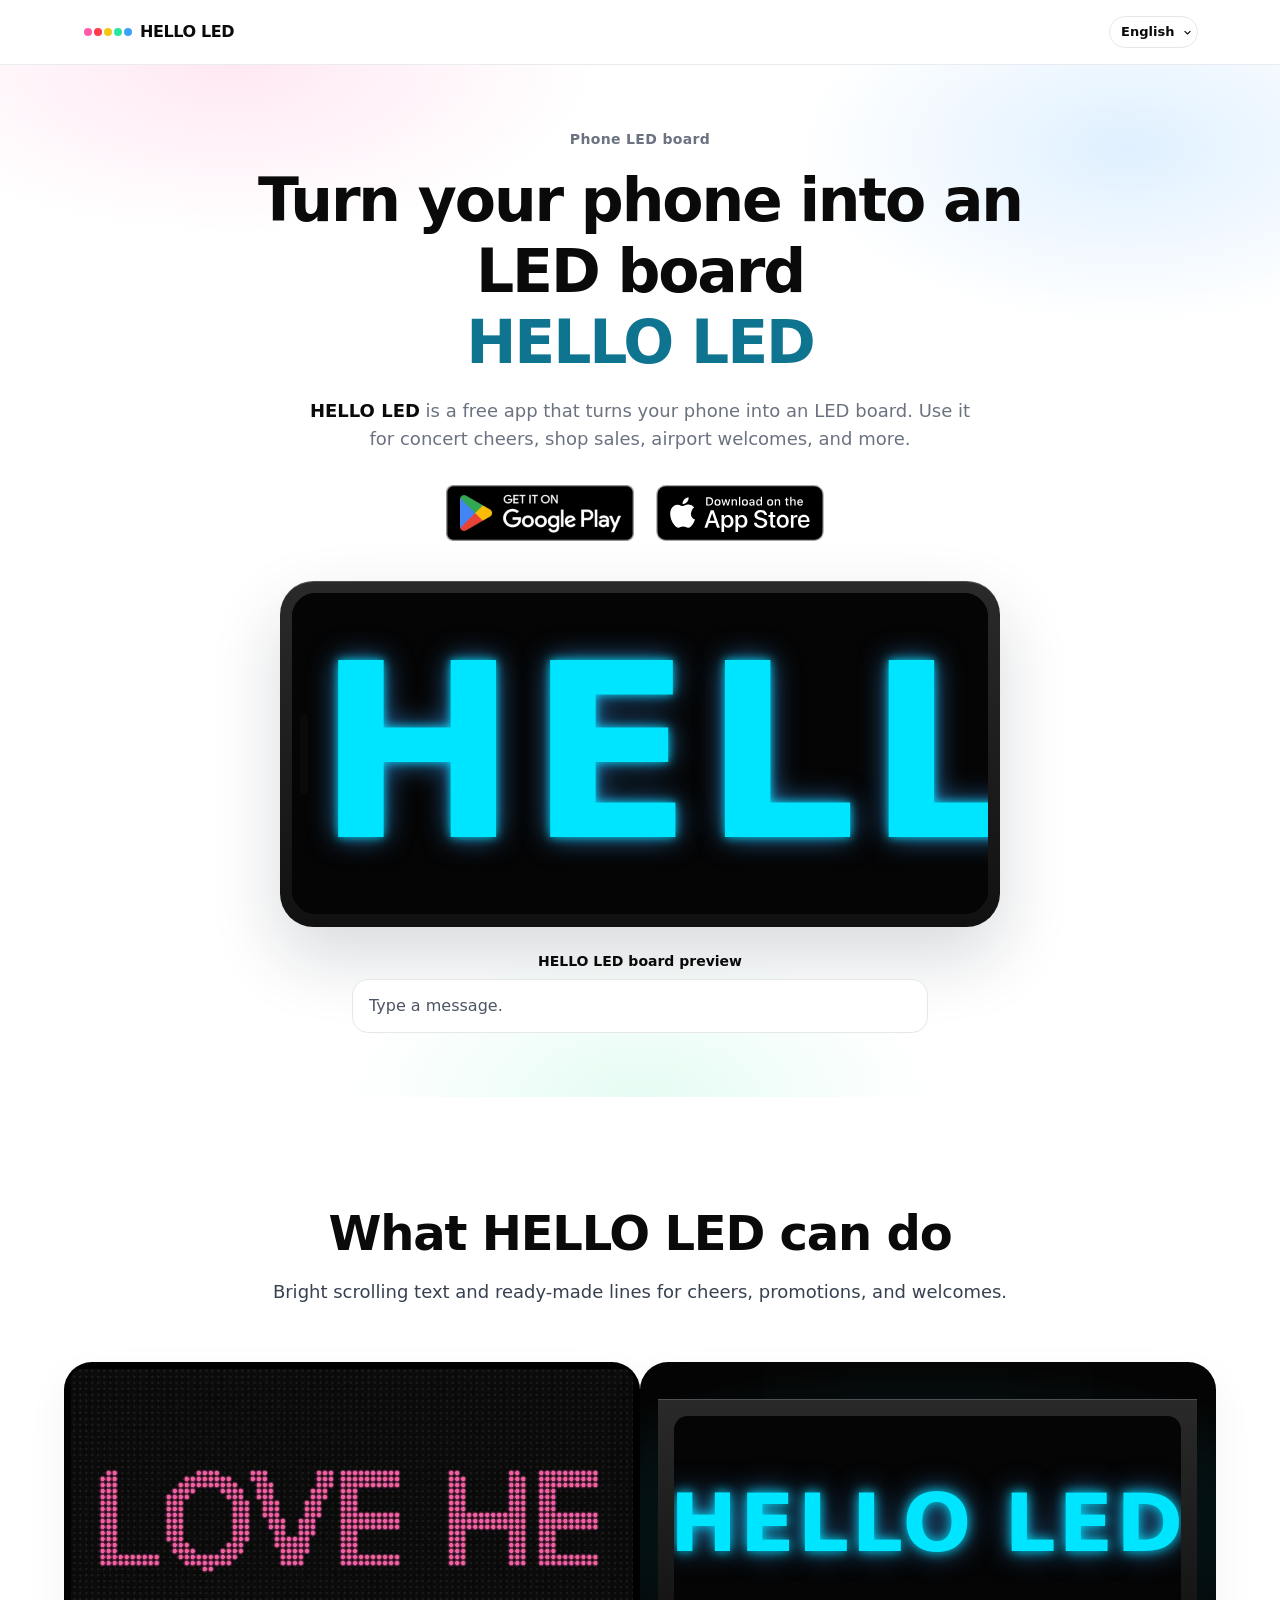
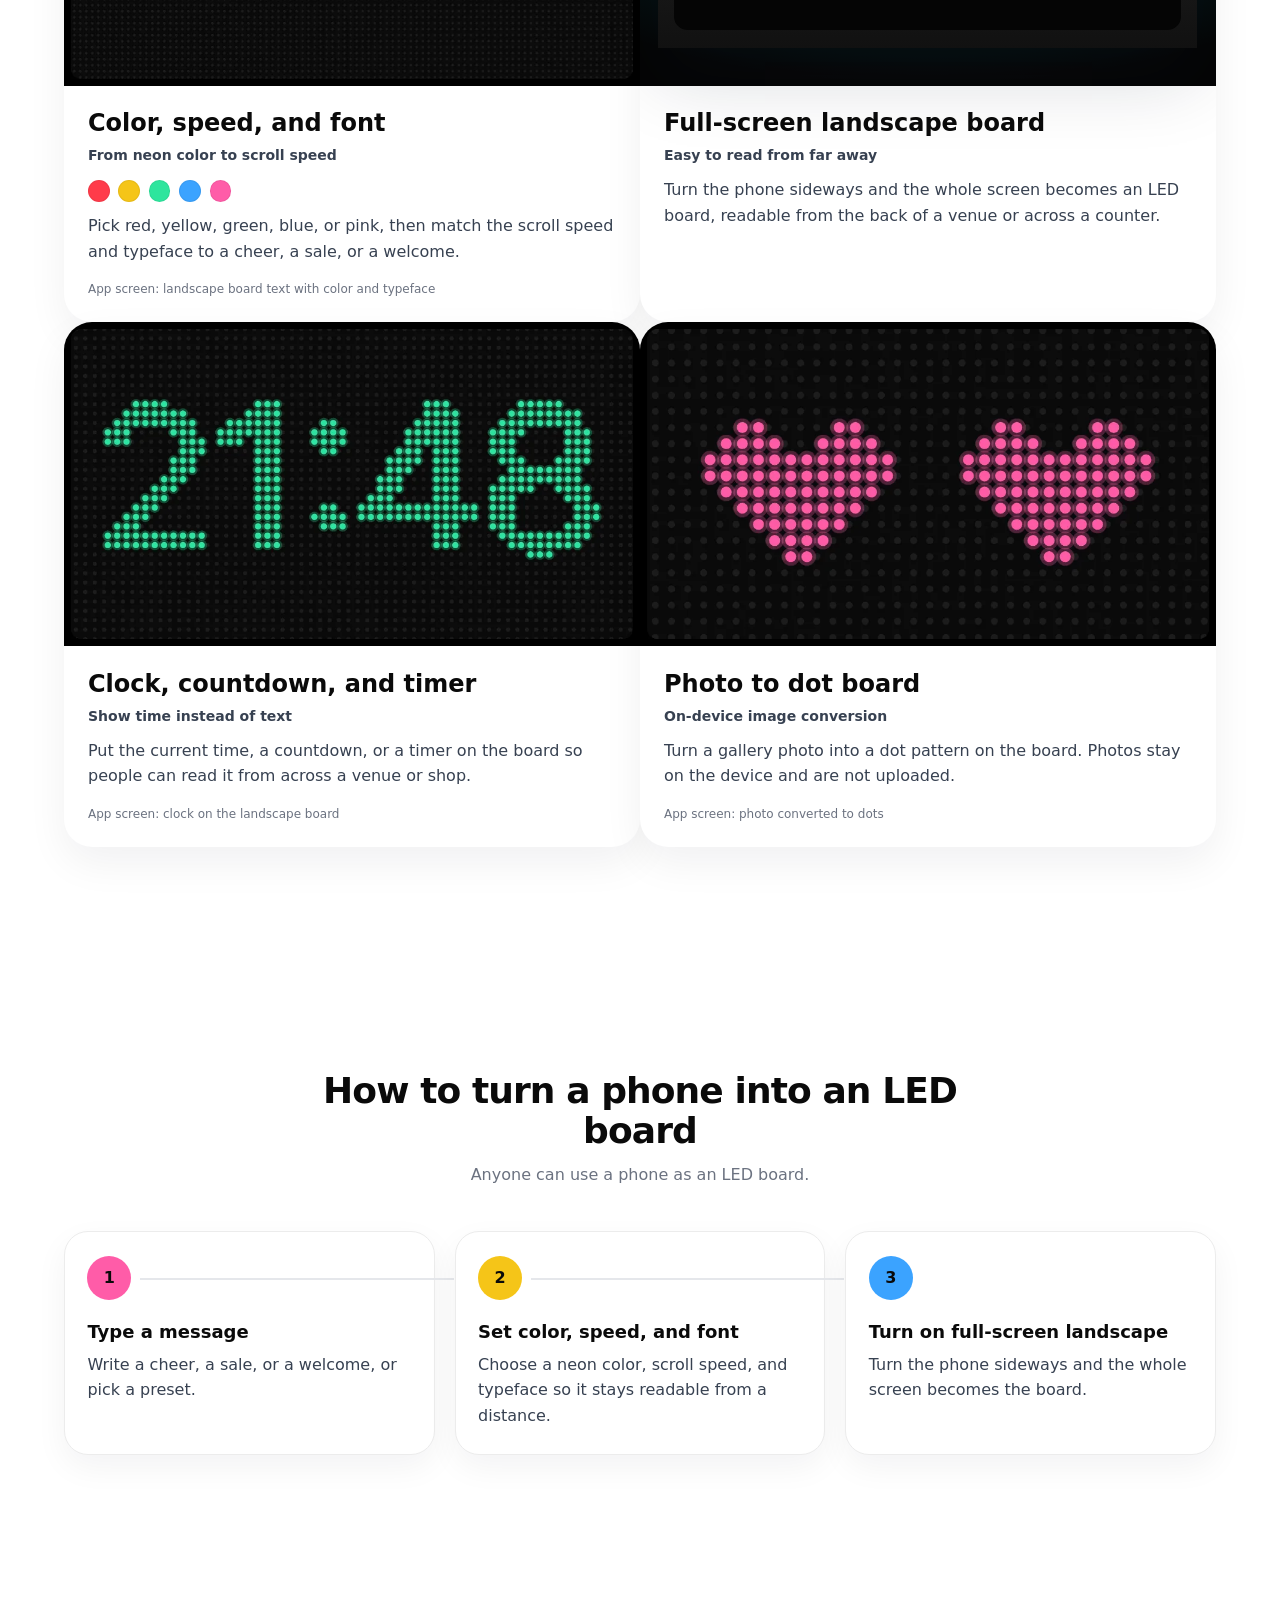
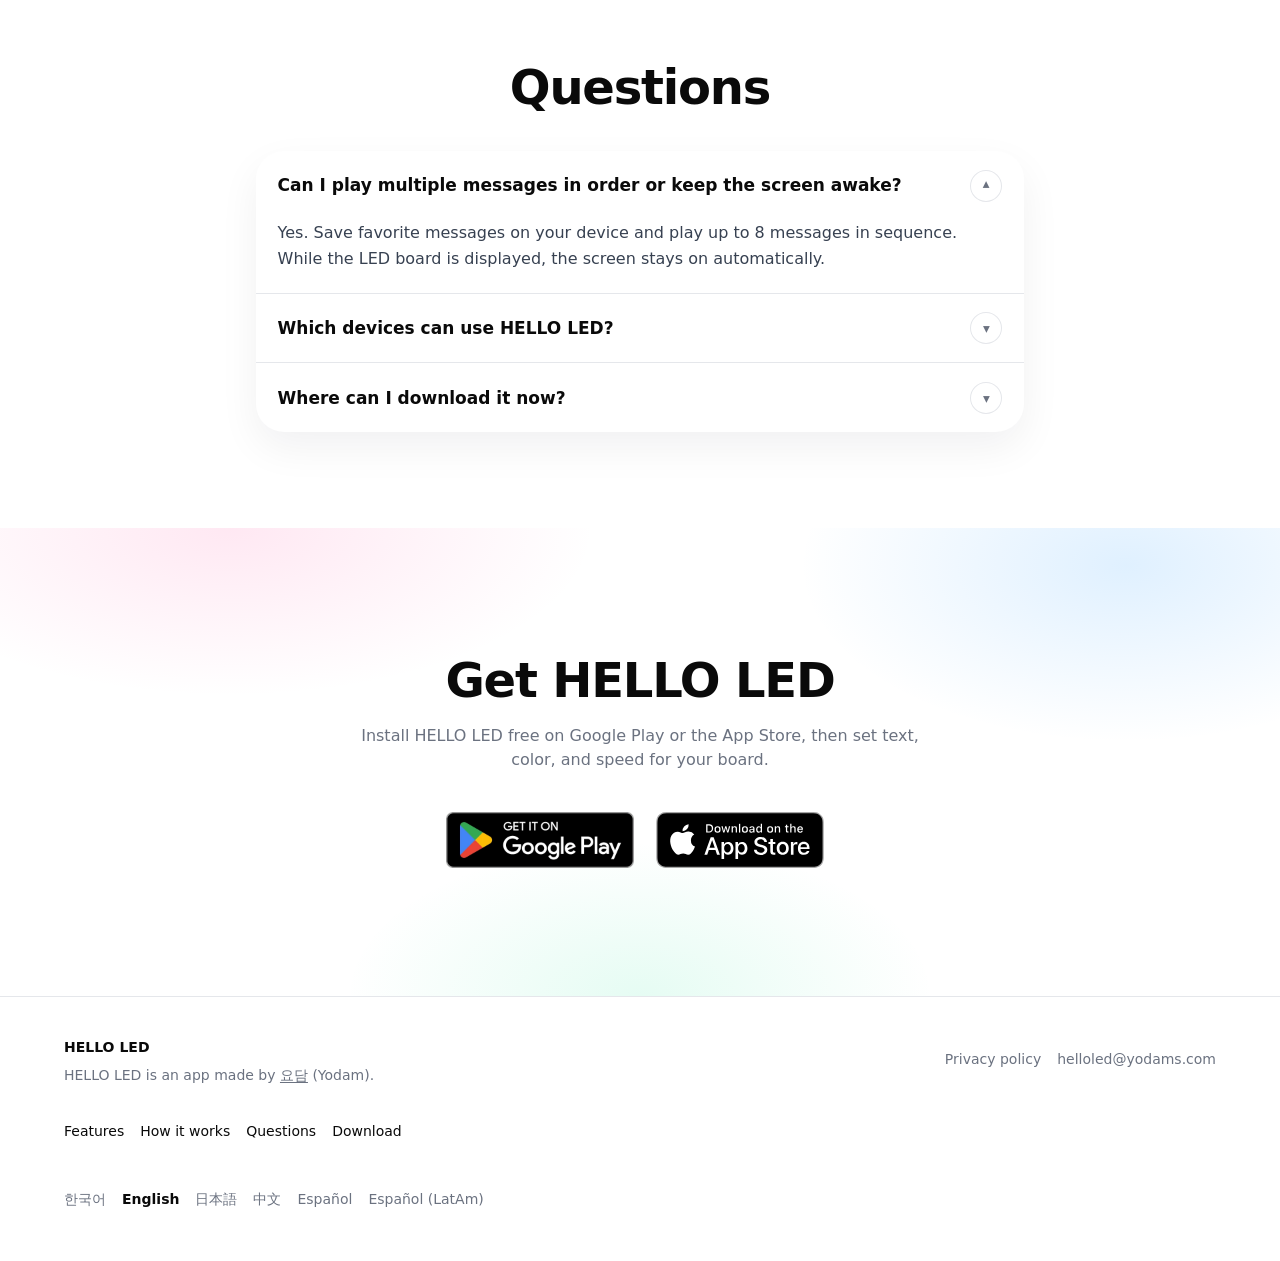
==== commit d0800ce1: "Restyle locale home sections and keep FAQ schema to the FAQ block. Co-authored-by: Cursor <cursorage" ====
--- a/en/index.html
+++ b/en/index.html
@@ -78,20 +78,17 @@
       50% { opacity: 0.72; }
     }
     @keyframes phone-tilt {
-      0%, 100% { transform: rotate(-6deg); }
-      50% { transform: rotate(6deg); }
+      0%, 100% { transform: rotate(-3deg); }
+      50% { transform: rotate(3deg); }
     }
     html { scroll-behavior: smooth; }
-    #features, #how, #qa, #download, #facts { scroll-margin-top: 3rem; }
+    #features, #how, #qa, #download { scroll-margin-top: 3rem; }
     #main { scroll-margin-top: 6.5rem; }
-    #main:focus h1 {
-      outline: 2px solid #374151;
-      outline-offset: 4px;
-    }
+    #main:focus { outline: none; }
     #features .max-w-3xl > p,
     #how li > p { color: #374151; }
-    #qa summary h3 { margin: 0; min-width: 0; font-size: 1.125rem; font-weight: 600; }
-    #facts a:focus-visible,
+    #qa summary h3 { margin: 0; min-width: 0; font-size: 1.0625rem; font-weight: 700; line-height: 1.45; }
+    #qa .faq-list p { color: #374151; }
     #qa a:focus-visible { outline: 2px solid #374151; outline-offset: 2px; }
     #led-input::placeholder { color: #4b5563; opacity: 1; }
     [data-i18n-html="publisherLine"] a { text-decoration: underline; text-underline-offset: 0.15em; }
@@ -171,32 +168,131 @@
     details summary { list-style: none; }
     details summary::-webkit-details-marker { display: none; }
     details[open] .faq-chevron { transform: rotate(180deg); }
+    .store-badge {
+      display: block;
+      width: 11.75rem;
+      height: 3.5rem;
+      object-fit: contain;
+      object-position: center;
+    }
+    .feature-card {
+      display: flex;
+      flex-direction: column;
+      overflow: hidden;
+      border-radius: 1.75rem;
+      background: #fff;
+      box-shadow: 0 16px 40px rgba(15, 23, 42, 0.06);
+    }
+    .feature-card figure { margin: 0; }
+    .feature-card img { display: block; width: 100%; height: auto; }
+    .feature-copy {
+      display: flex;
+      flex: 1;
+      flex-direction: column;
+      padding: 1.35rem 1.5rem 1.5rem;
+    }
+    .feature-kicker { margin-top: 0.35rem; font-size: 0.875rem; font-weight: 600; color: #374151; }
+    .feature-body { margin-top: 0.7rem; color: #374151; line-height: 1.6; }
+    .feature-note { margin-top: auto; padding-top: 1rem; font-size: 0.75rem; color: #6b7280; }
+    .swatches { display: flex; gap: 0.55rem; margin-top: 0.9rem; }
+    .swatches span { width: 1.35rem; height: 1.35rem; border-radius: 999px; box-shadow: inset 0 0 0 1px rgba(0, 0, 0, 0.06); }
     .phone-stage {
       display: flex;
       align-items: center;
       justify-content: center;
-      margin-top: 1.5rem;
-      padding: 1.75rem 0;
+      margin: 0;
+      padding: 1.35rem 1.15rem;
+      background:
+        radial-gradient(120% 80% at 50% 50%, rgba(0, 229, 255, 0.16), transparent 62%),
+        #050505;
+      aspect-ratio: 16 / 9;
     }
     .phone-tilt {
       position: relative;
-      width: 94%;
+      width: 100%;
+      container-type: size;
       aspect-ratio: 19.5 / 9;
       animation: phone-tilt 5s ease-in-out infinite;
     }
     .phone-screen {
       position: absolute;
-      inset: 5%;
+      inset: 7% 3%;
       border-radius: 0.85rem;
       background: #050505;
       display: flex;
       align-items: center;
       justify-content: center;
+      overflow: hidden;
       color: #00E5FF;
       font-weight: 800;
-      letter-spacing: 0.04em;
-      font-size: clamp(1.25rem, 4vw, 2rem);
-      text-shadow: 0 0 10px rgba(0, 229, 255, 0.9);
+      letter-spacing: 0.03em;
+      line-height: 1;
+      white-space: nowrap;
+      font-size: clamp(2.75rem, 15cqw, 5.75rem);
+      text-shadow: 0 0 12px rgba(0, 229, 255, 0.95), 0 0 28px rgba(59, 163, 255, 0.7);
+    }
+    .how-list {
+      display: grid;
+      gap: 1rem;
+      margin: 2.75rem 0 0;
+      padding: 0;
+      list-style: none;
+    }
+    .how-step {
+      position: relative;
+      border: 1px solid #ececec;
+      border-radius: 1.5rem;
+      background: #fff;
+      padding: 1.5rem 1.4rem 1.6rem;
+      box-shadow: 0 12px 32px rgba(15, 23, 42, 0.05);
+    }
+    .how-index {
+      position: relative;
+      z-index: 1;
+      display: flex;
+      width: 2.75rem;
+      height: 2.75rem;
+      align-items: center;
+      justify-content: center;
+      border-radius: 999px;
+      font-weight: 800;
+      color: #0a0a0a;
+    }
+    .how-step h3 { margin: 1.1rem 0 0; font-size: 1.125rem; font-weight: 700; color: #0a0a0a; }
+    .how-step p { margin: 0.45rem 0 0; color: #6b7280; line-height: 1.6; }
+    .faq-list {
+      margin-top: 2.5rem;
+      overflow: hidden;
+      border-radius: 1.75rem;
+      background: #fff;
+      box-shadow: 0 16px 40px rgba(15, 23, 42, 0.06);
+    }
+    .faq-list details + details { border-top: 1px solid #e5e7eb; }
+    .faq-list summary { padding: 1.15rem 1.35rem; }
+    .faq-list details[open] summary { background: transparent; }
+    .faq-list p { margin: 0; padding: 0 1.35rem 1.25rem; line-height: 1.65; }
+    .faq-chevron {
+      display: inline-flex;
+      width: 2rem;
+      height: 2rem;
+      align-items: center;
+      justify-content: center;
+      border-radius: 999px;
+      background: transparent;
+      box-shadow: inset 0 0 0 1px #e5e7eb;
+      font-size: 0.85rem;
+    }
+    @media (min-width: 768px) {
+      .how-list { grid-template-columns: repeat(3, 1fr); gap: 1.25rem; }
+      .how-step:not(:last-child)::after {
+        content: "";
+        position: absolute;
+        top: 2.85rem;
+        left: calc(1.4rem + 2.75rem + 0.55rem);
+        right: -1.25rem;
+        height: 2px;
+        background: #e5e7eb;
+      }
     }
     @media (prefers-reduced-motion: reduce) {
       html { scroll-behavior: auto; }
@@ -499,54 +595,6 @@
         "mainEntity": [
           {
             "@type": "Question",
-            "name": "Where do ads appear?",
-            "acceptedAnswer": {
-              "@type": "Answer",
-              "text": "The full-screen board does not show a banner ad. The editor can show a banner, and a full-screen ad can appear before the board opens."
-            }
-          },
-          {
-            "@type": "Question",
-            "name": "Where do photos go?",
-            "acceptedAnswer": {
-              "@type": "Answer",
-              "text": "A gallery photo is turned into a dot pattern on the device and shown on the board. It is not uploaded to a server."
-            }
-          },
-          {
-            "@type": "Question",
-            "name": "Do I need an account?",
-            "acceptedAnswer": {
-              "@type": "Answer",
-              "text": "No account is required. Messages and settings stay on the device."
-            }
-          },
-          {
-            "@type": "Question",
-            "name": "Which languages are supported?",
-            "acceptedAnswer": {
-              "@type": "Answer",
-              "text": "The app and this site support 한국어, English, 日本語, 中文, Español, and Español (LatAm)."
-            }
-          },
-          {
-            "@type": "Question",
-            "name": "What preset phrases are included?",
-            "acceptedAnswer": {
-              "@type": "Answer",
-              "text": "English presets are Cheer, Birthday, Pickup, Shop, Love, Exam, Welcome, and Thanks."
-            }
-          },
-          {
-            "@type": "Question",
-            "name": "Where do I install it?",
-            "acceptedAnswer": {
-              "@type": "Answer",
-              "text": "HELLO LED runs on Android and iPhone. Install it from Google Play or the App Store."
-            }
-          },
-          {
-            "@type": "Question",
             "name": "Can I play multiple messages in order or keep the screen awake?",
             "acceptedAnswer": {
               "@type": "Answer",
@@ -579,9 +627,9 @@
   <script>document.documentElement.classList.add('js');</script>
   <a href="#main" class="sr-only focus:not-sr-only focus:absolute focus:left-4 focus:top-4 focus:z-[60] focus:rounded-full focus:bg-ink focus:px-4 focus:py-2 focus:text-white" data-i18n="skip">Skip to content</a>
 
-  <header class="sticky top-0 z-50 border-b border-line/60 bg-white/90 backdrop-blur-md">
-    <nav class="mx-auto flex max-w-6xl flex-wrap items-center justify-between gap-3 px-5 py-3.5" aria-label="Primary" data-i18n-aria="navLabel">
-      <a href="/en/" class="inline-flex min-h-11 items-center gap-2 font-extrabold tracking-tight focus-visible:outline focus-visible:outline-2 focus-visible:outline-offset-2 focus-visible:outline-gray-700" data-home-link>
+  <header class="sticky top-0 z-50 border-b border-line/80 bg-white/80 backdrop-blur-md">
+    <nav class="mx-auto flex max-w-6xl items-center justify-between gap-3 px-5 py-2.5" aria-label="Primary" data-i18n-aria="navLabel">
+      <a href="/en/" class="inline-flex min-h-11 shrink-0 items-center gap-2 whitespace-nowrap font-extrabold tracking-tight focus-visible:outline focus-visible:outline-2 focus-visible:outline-offset-2 focus-visible:outline-gray-700" data-home-link>
         <span class="flex gap-0.5" aria-hidden="true">
           <span class="h-2 w-2 rounded-full bg-neonPink"></span>
           <span class="h-2 w-2 rounded-full bg-neonRed"></span>
@@ -617,12 +665,8 @@
           <span data-i18n="heroLine1">Turn your phone into an LED board</span><br>
           <span class="neon-word" lang="en" data-i18n="heroAccent">HELLO LED</span>
         </h1>
-        <p class="mx-auto mt-5 max-w-2xl text-base leading-relaxed text-muted sm:text-lg" data-i18n-html="heroBody"><strong class="font-semibold text-ink" lang="en">HELLO LED</strong> is a free app that turns your phone into an LED board.<br>Use it for concert cheers, shop sales, airport welcomes, and more.</p>
-        <div class="mx-auto mt-8 max-w-xl rounded-3xl border border-line bg-white p-5 text-left shadow-sm sm:p-6" id="download-hero">
-          <p class="text-sm font-semibold text-muted" data-i18n="downloadKicker">Get it on Google Play or the App Store</p>
-          <p class="mt-2 text-lg font-bold text-ink" data-i18n-html="downloadTitle">Install <span lang="en">HELLO LED</span> now</p>
-          <p class="mt-2 text-muted" data-i18n="downloadBody">Get the free LED banner app for concert cheers, shop sales, and airport welcomes on Google Play or the App Store.</p>
-          <div class="mt-5 flex flex-wrap items-center gap-3">
+        <p class="mx-auto mt-5 max-w-2xl text-base leading-relaxed text-muted sm:text-lg" data-i18n-html="heroBody"><strong class="font-semibold text-ink" lang="en">HELLO LED</strong> is a free app that turns your phone into an LED board. Use it for concert cheers, shop sales, airport welcomes, and more.</p>
+        <div class="mx-auto mt-8 flex max-w-xl flex-wrap items-center justify-center gap-3" id="download-hero">
             <a class="inline-flex focus-visible:outline focus-visible:outline-2 focus-visible:outline-offset-2 focus-visible:outline-gray-700" href="https://play.google.com/store/apps/details?id=com.yodam.helloled" target="_blank" rel="noopener noreferrer" aria-label="Get it on Google Play, new tab" data-i18n-aria="playAlt">
               <picture>
                 <source type="image/webp" srcset="/badges/play-en.webp">
@@ -634,7 +678,7 @@
                   height="64"
                   decoding="async"
                   fetchpriority="high"
-                  class="h-14 w-auto"
+                  class="store-badge"
                   alt="Get it on Google Play, new tab"
                 >
               </picture>
@@ -647,16 +691,15 @@
                 width="130"
                 height="40"
                 decoding="async"
-                class="h-14 w-auto"
+                class="store-badge"
                 alt="Download on the App Store, new tab"
               >
             </a>
-          </div>
         </div>
       </div>
 
-      <div class="mx-auto mt-10 w-full max-w-3xl px-1 sm:mt-12">
-        <figure class="mx-auto w-full max-w-[620px]">
+      <div class="mx-auto mt-8 w-full max-w-3xl px-1 sm:mt-10">
+        <figure class="mx-auto w-full max-w-[720px]">
           <div class="device rounded-[1.85rem] p-2.5 sm:rounded-[2.1rem] sm:p-3" aria-hidden="true">
             <div class="led-screen relative overflow-hidden rounded-[1.35rem] bg-black sm:rounded-[1.5rem]" style="aspect-ratio: 19.5 / 9;">
               <div class="absolute left-2 top-1/2 z-10 h-16 w-1.5 -translate-y-1/2 rounded-full bg-neutral-950 sm:h-20 sm:w-2"></div>
@@ -673,8 +716,8 @@
           <figcaption id="preview-caption" class="sr-only" data-i18n-html="previewCaption"><span lang="en">HELLO LED</span> full-screen landscape board preview</figcaption>
         </figure>
 
-        <div id="try" class="mx-auto mt-8 max-w-xl rounded-3xl border border-line bg-white p-5 text-left shadow-sm sm:p-6">
-          <label for="led-input" class="mb-3 block text-sm font-semibold text-ink" data-i18n-html="previewLabel"><span lang="en">HELLO LED</span> board preview</label>
+        <div id="try" class="mx-auto mt-6 max-w-xl">
+          <label for="led-input" class="mb-2 block text-center text-sm font-semibold text-ink" data-i18n-html="previewLabel"><span lang="en">HELLO LED</span> board preview</label>
           <input
             id="led-input"
             type="text"
@@ -682,47 +725,25 @@
             autocomplete="off"
             placeholder="Type a message."
             data-i18n-placeholder="previewPlaceholder"
-            class="w-full rounded-2xl border border-line bg-soft px-4 py-3.5 text-base text-ink placeholder:text-neutral-400 focus:border-ink focus:outline-none focus:ring-2 focus:ring-ink/20"
+            class="w-full rounded-2xl border border-line bg-white px-4 py-3.5 text-base text-ink placeholder:text-neutral-400 focus:border-ink focus:outline-none focus:ring-2 focus:ring-ink/20"
           >
         </div>
       </div>
     </section>
 
-    <section id="facts" class="border-t border-line px-5 py-20 sm:py-28" aria-labelledby="facts-title">
-      <div class="mx-auto max-w-3xl">
-        <h2 id="facts-title" class="text-3xl font-extrabold tracking-tight sm:text-4xl" data-i18n-html="factsLabel">Facts about <span lang="en">HELLO LED</span></h2>
-        <h3 class="mt-10 text-xl font-bold sm:text-2xl" data-i18n="factAdsQ">Where do ads appear?</h3>
-        <p class="mt-3 text-muted" data-i18n="factAdsA">The full-screen board does not show a banner ad. The editor can show a banner, and a full-screen ad can appear before the board opens.</p>
-        <h3 class="mt-10 text-xl font-bold sm:text-2xl" data-i18n="factPhotoQ">Where do photos go?</h3>
-        <p class="mt-3 text-muted" data-i18n="factPhotoA">A gallery photo is turned into a dot pattern on the device and shown on the board. It is not uploaded to a server.</p>
-        <h3 class="mt-10 text-xl font-bold sm:text-2xl" data-i18n="factAccountQ">Do I need an account?</h3>
-        <p class="mt-3 text-muted" data-i18n="factAccountA">No account is required. Messages and settings stay on the device.</p>
-        <h3 class="mt-10 text-xl font-bold sm:text-2xl" data-i18n="factLangQ">Which languages are supported?</h3>
-        <p class="mt-3 text-muted" data-i18n-html="factLangA">The app and this site support <span lang="ko">한국어</span>, English, <span lang="ja">日本語</span>, <span lang="zh-Hans">中文</span>, <span lang="es">Español</span>, and <span lang="es">Español (LatAm)</span>.</p>
-        <h3 class="mt-10 text-xl font-bold sm:text-2xl" data-i18n="factPresetQ">What preset phrases are included?</h3>
-        <p class="mt-3 text-muted" data-i18n="factPresetA">English presets are Cheer, Birthday, Pickup, Shop, Love, Exam, Welcome, and Thanks.</p>
-        <h3 class="mt-10 text-xl font-bold sm:text-2xl" data-i18n="factInstallQ">Where do I install it?</h3>
-        <p class="mt-3 text-muted" data-i18n-html="factInstallA"><span lang="en">HELLO LED</span> runs on Android and iPhone. Install it from <a class="underline" href="https://play.google.com/store/apps/details?id=com.yodam.helloled" rel="noopener noreferrer" target="_blank">Google Play<span class="sr-only">, new tab</span></a> or the <a class="underline" href="https://apps.apple.com/app/id6816627023" rel="noopener noreferrer" target="_blank">App Store<span class="sr-only">, new tab</span></a>.</p>
-      </div>
-    </section>
-
-    <section id="features" class="bg-soft px-5 py-20 sm:py-28" aria-labelledby="features-title">
+    <section id="features" class="px-5 py-20 sm:py-28" aria-labelledby="features-title">
       <div class="mx-auto max-w-6xl">
         <div class="mx-auto max-w-3xl text-center">
           <h2 id="features-title" class="reveal text-3xl font-extrabold tracking-tight sm:text-5xl" data-i18n-html="featuresTitle">What <span lang="en">HELLO LED</span> can do</h2>
           <p class="reveal mx-auto mt-5 text-lg leading-relaxed text-muted" data-i18n="featuresLead">Bright scrolling text and ready-made lines for cheers, promotions, and welcomes.</p>
         </div>
 
-        <div class="mt-14 grid gap-4 sm:grid-cols-2 lg:gap-5">
-          <article class="reveal rounded-[1.75rem] bg-white p-6 shadow-sm transition duration-200 hover:-translate-y-1 hover:shadow-md sm:p-7">
-            <h3 class="text-xl font-bold sm:text-2xl" data-i18n="customTitle">Color, speed, and font</h3>
-            <p class="mt-2 text-sm font-medium text-ink/70" data-i18n="customKicker">From neon color to scroll speed</p>
-            <p class="mt-3 text-muted" data-i18n="customBody">Pick red, yellow, green, blue, or pink, then match the scroll speed and typeface to a cheer, a sale, or a welcome.</p>
-            <figure class="mt-6" aria-labelledby="custom-caption">
+        <div class="mt-14 grid gap-5 sm:grid-cols-2">
+          <article class="feature-card reveal">
+            <figure aria-labelledby="custom-caption">
               <picture>
                 <source type="image/webp" srcset="/screens/led-marquee.webp">
                 <img
-                  class="w-full rounded-xl border border-line bg-black"
                   src="/screens/led-marquee.png"
                   width="960"
                   height="540"
@@ -732,37 +753,40 @@
                   alt="HELLO LED screen: pink neon text reading LOVE HE"
                 >
               </picture>
-              <figcaption id="custom-caption" class="mt-2 text-xs text-muted" data-i18n="customCaption">App screen: landscape board text with color and typeface</figcaption>
             </figure>
-            <div class="mt-6 flex gap-2.5" aria-hidden="true">
-                <span class="h-8 w-8 rounded-full bg-neonRed shadow-sm"></span>
-                <span class="h-8 w-8 rounded-full bg-neonYellow shadow-sm"></span>
-                <span class="h-8 w-8 rounded-full bg-neonGreen shadow-sm"></span>
-                <span class="h-8 w-8 rounded-full bg-neonBlue shadow-sm"></span>
-                <span class="h-8 w-8 rounded-full bg-neonPink shadow-sm"></span>
+            <div class="feature-copy">
+              <h3 class="text-xl font-bold sm:text-2xl" data-i18n="customTitle">Color, speed, and font</h3>
+              <p class="feature-kicker" data-i18n="customKicker">From neon color to scroll speed</p>
+              <div class="swatches" aria-hidden="true">
+                <span class="bg-neonRed"></span>
+                <span class="bg-neonYellow"></span>
+                <span class="bg-neonGreen"></span>
+                <span class="bg-neonBlue"></span>
+                <span class="bg-neonPink"></span>
+              </div>
+              <p class="feature-body" data-i18n="customBody">Pick red, yellow, green, blue, or pink, then match the scroll speed and typeface to a cheer, a sale, or a welcome.</p>
+              <p id="custom-caption" class="feature-note" data-i18n="customCaption">App screen: landscape board text with color and typeface</p>
             </div>
           </article>
 
-          <article class="reveal rounded-[1.75rem] bg-white p-6 shadow-sm transition duration-200 hover:-translate-y-1 hover:shadow-md sm:p-7">
-            <h3 class="text-xl font-bold" data-i18n="wideTitle">Full-screen landscape board</h3>
-            <p class="mt-2 text-sm font-medium text-ink/70" data-i18n="wideKicker">Easy to read from far away</p>
-            <p class="mt-3 text-muted" data-i18n="wideBody">Turn the phone sideways and the whole screen becomes an LED board, readable from the back of a venue or across a counter.</p>
-            <div class="phone-stage mt-6" aria-hidden="true">
-              <div class="phone-tilt device rounded-[1.35rem] sm:rounded-[1.6rem]">
+          <article class="feature-card reveal">
+            <div class="phone-stage" aria-hidden="true">
+              <div class="phone-tilt device rounded-[1.15rem] sm:rounded-[1.35rem]">
                 <span class="phone-screen">HELLO LED</span>
               </div>
             </div>
+            <div class="feature-copy">
+              <h3 class="text-xl font-bold sm:text-2xl" data-i18n="wideTitle">Full-screen landscape board</h3>
+              <p class="feature-kicker" data-i18n="wideKicker">Easy to read from far away</p>
+              <p class="feature-body" data-i18n="wideBody">Turn the phone sideways and the whole screen becomes an LED board, readable from the back of a venue or across a counter.</p>
+            </div>
           </article>
 
-          <article class="reveal rounded-[1.75rem] bg-white p-6 shadow-sm transition duration-200 hover:-translate-y-1 hover:shadow-md sm:p-7">
-            <h3 class="text-xl font-bold" data-i18n="clockTitle">Clock, countdown, and timer</h3>
-            <p class="mt-2 text-sm font-medium text-ink/70" data-i18n="clockKicker">Show time instead of text</p>
-            <p class="mt-3 text-muted" data-i18n="clockBody">Put the current time, a countdown, or a timer on the board so people can read it from across a venue or shop.</p>
-            <figure class="mt-6" aria-labelledby="clock-caption">
+          <article class="feature-card reveal">
+            <figure aria-labelledby="clock-caption">
               <picture>
                 <source type="image/webp" srcset="/screens/led-clock.webp">
                 <img
-                  class="w-full rounded-xl border border-line bg-black"
                   src="/screens/led-clock.png"
                   width="960"
                   height="540"
@@ -772,19 +796,20 @@
                   alt="HELLO LED screen: landscape clock showing 21:48"
                 >
               </picture>
-              <figcaption id="clock-caption" class="mt-2 text-xs text-muted" data-i18n="clockCaption">App screen: clock on the landscape board</figcaption>
             </figure>
+            <div class="feature-copy">
+              <h3 class="text-xl font-bold sm:text-2xl" data-i18n="clockTitle">Clock, countdown, and timer</h3>
+              <p class="feature-kicker" data-i18n="clockKicker">Show time instead of text</p>
+              <p class="feature-body" data-i18n="clockBody">Put the current time, a countdown, or a timer on the board so people can read it from across a venue or shop.</p>
+              <p id="clock-caption" class="feature-note" data-i18n="clockCaption">App screen: clock on the landscape board</p>
+            </div>
           </article>
 
-          <article class="reveal rounded-[1.75rem] bg-white p-6 shadow-sm transition duration-200 hover:-translate-y-1 hover:shadow-md sm:p-7">
-            <h3 class="text-xl font-bold" data-i18n="photoTitle">Photo to dot board</h3>
-            <p class="mt-2 text-sm font-medium text-ink/70" data-i18n="photoKicker">On-device image conversion</p>
-            <p class="mt-3 text-muted" data-i18n="photoBody">Turn a gallery photo into a dot pattern on the board. Photos stay on the device and are not uploaded.</p>
-            <figure class="mt-6" aria-labelledby="photo-caption">
+          <article class="feature-card reveal">
+            <figure aria-labelledby="photo-caption">
               <picture>
                 <source type="image/webp" srcset="/screens/led-dots.webp">
                 <img
-                  class="w-full rounded-xl border border-line bg-black"
                   src="/screens/led-dots.png"
                   width="960"
                   height="540"
@@ -794,70 +819,74 @@
                   alt="HELLO LED screen: two pink hearts made of dots"
                 >
               </picture>
-              <figcaption id="photo-caption" class="mt-2 text-xs text-muted" data-i18n="photoCaption">App screen: photo converted to dots</figcaption>
             </figure>
+            <div class="feature-copy">
+              <h3 class="text-xl font-bold sm:text-2xl" data-i18n="photoTitle">Photo to dot board</h3>
+              <p class="feature-kicker" data-i18n="photoKicker">On-device image conversion</p>
+              <p class="feature-body" data-i18n="photoBody">Turn a gallery photo into a dot pattern on the board. Photos stay on the device and are not uploaded.</p>
+              <p id="photo-caption" class="feature-note" data-i18n="photoCaption">App screen: photo converted to dots</p>
+            </div>
           </article>
-
         </div>
       </div>
     </section>
 
     <section id="how" class="px-5 py-20 sm:py-28" aria-labelledby="how-title">
       <div class="mx-auto max-w-6xl">
-        <div class="reveal max-w-2xl">
+        <div class="reveal mx-auto max-w-2xl text-center">
           <h2 id="how-title" class="text-3xl font-extrabold tracking-tight sm:text-4xl" data-i18n="howTitle">How to turn a phone into an LED board</h2>
           <p class="mt-3 text-muted" data-i18n="howLead">Anyone can use a phone as an LED board.</p>
         </div>
-        <ol class="mt-10 grid gap-4 text-muted md:grid-cols-3">
-          <li class="reveal rounded-[1.75rem] bg-soft p-6 sm:p-7">
-            <span class="flex h-10 w-10 items-center justify-center rounded-full bg-[#FF5CA8] text-sm font-bold text-ink" aria-hidden="true">1</span>
-            <h3 class="mt-5 font-semibold text-ink" data-i18n="step1Title">Type a message</h3>
-            <p class="mt-2" data-i18n="step1Body">Write a cheer, a sale, or a welcome, or pick a preset.</p>
+        <ol class="how-list">
+          <li class="how-step reveal">
+            <span class="how-index bg-[#FF5CA8]" aria-hidden="true">1</span>
+            <h3 data-i18n="step1Title">Type a message</h3>
+            <p data-i18n="step1Body">Write a cheer, a sale, or a welcome, or pick a preset.</p>
           </li>
-          <li class="reveal rounded-[1.75rem] bg-soft p-6 sm:p-7">
-            <span class="flex h-10 w-10 items-center justify-center rounded-full bg-[#F5C518] text-sm font-bold text-ink" aria-hidden="true">2</span>
-            <h3 class="mt-5 font-semibold text-ink" data-i18n="step2Title">Set color, speed, and font</h3>
-            <p class="mt-2" data-i18n="step2Body">Choose a neon color, scroll speed, and typeface so it stays readable from a distance.</p>
+          <li class="how-step reveal">
+            <span class="how-index bg-[#F5C518]" aria-hidden="true">2</span>
+            <h3 data-i18n="step2Title">Set color, speed, and font</h3>
+            <p data-i18n="step2Body">Choose a neon color, scroll speed, and typeface so it stays readable from a distance.</p>
           </li>
-          <li class="reveal rounded-[1.75rem] bg-soft p-6 sm:p-7">
-            <span class="flex h-10 w-10 items-center justify-center rounded-full bg-[#3BA3FF] text-sm font-bold text-ink" aria-hidden="true">3</span>
-            <h3 class="mt-5 font-semibold text-ink" data-i18n="step3Title">Turn on full-screen landscape</h3>
-            <p class="mt-2" data-i18n="step3Body">Turn the phone sideways and the whole screen becomes the board.</p>
+          <li class="how-step reveal">
+            <span class="how-index bg-[#3BA3FF]" aria-hidden="true">3</span>
+            <h3 data-i18n="step3Title">Turn on full-screen landscape</h3>
+            <p data-i18n="step3Body">Turn the phone sideways and the whole screen becomes the board.</p>
           </li>
         </ol>
       </div>
     </section>
 
-    <section id="qa" class="px-5 py-20 sm:py-28" aria-labelledby="qa-title">
+    <section id="qa" class="px-5 py-16 sm:py-24" aria-labelledby="qa-title">
       <div class="mx-auto max-w-3xl">
         <h2 id="qa-title" class="reveal text-center text-3xl font-extrabold tracking-tight sm:text-5xl" data-i18n="faqTitle">Questions</h2>
-        <div class="mt-10 divide-y divide-line border-y border-line">
-          <details class="reveal group" open>
-            <summary class="flex min-h-14 cursor-pointer items-center justify-between gap-4 py-4 text-left text-lg font-semibold focus-visible:outline focus-visible:outline-2 focus-visible:outline-offset-2 focus-visible:outline-gray-700">
+        <div class="faq-list">
+          <details class="reveal" open>
+            <summary class="flex cursor-pointer items-center justify-between gap-4 text-left focus-visible:outline focus-visible:outline-2 focus-visible:outline-offset-2 focus-visible:outline-gray-700">
               <h3 data-i18n="faq1q">Can I play multiple messages in order or keep the screen awake?</h3>
               <span class="faq-chevron shrink-0 text-muted transition-transform" aria-hidden="true">▾</span>
             </summary>
-            <p class="pb-5 text-muted" data-i18n="faq1a">Yes. Save favorite messages on your device and play up to 8 messages in sequence. While the LED board is displayed, the screen stays on automatically.</p>
+            <p class="text-muted" data-i18n="faq1a">Yes. Save favorite messages on your device and play up to 8 messages in sequence. While the LED board is displayed, the screen stays on automatically.</p>
           </details>
-          <details class="reveal group" open>
-            <summary class="flex min-h-14 cursor-pointer items-center justify-between gap-4 py-4 text-left text-lg font-semibold focus-visible:outline focus-visible:outline-2 focus-visible:outline-offset-2 focus-visible:outline-gray-700">
+          <details class="reveal">
+            <summary class="flex cursor-pointer items-center justify-between gap-4 text-left focus-visible:outline focus-visible:outline-2 focus-visible:outline-offset-2 focus-visible:outline-gray-700">
               <h3 data-i18n-html="faq2q">Which devices can use <span lang="en">HELLO LED</span>?</h3>
               <span class="faq-chevron shrink-0 text-muted transition-transform" aria-hidden="true">▾</span>
             </summary>
-            <p class="pb-5 text-muted" data-i18n-html="faq2a">It runs on Android phones and tablets, and on iPhone.<br>Install it from <a class="underline" href="https://play.google.com/store/apps/details?id=com.yodam.helloled" rel="noopener noreferrer" target="_blank">Google Play<span class="sr-only">, new tab</span></a> or the <a class="underline" href="https://apps.apple.com/app/id6816627023" rel="noopener noreferrer" target="_blank">App Store<span class="sr-only">, new tab</span></a>.</p>
+            <p class="text-muted" data-i18n-html="faq2a">It runs on Android phones and tablets, and on iPhone. Install it from <a class="underline" href="https://play.google.com/store/apps/details?id=com.yodam.helloled" rel="noopener noreferrer" target="_blank">Google Play<span class="sr-only">, new tab</span></a> or the <a class="underline" href="https://apps.apple.com/app/id6816627023" rel="noopener noreferrer" target="_blank">App Store<span class="sr-only">, new tab</span></a>.</p>
           </details>
-          <details class="reveal group" open>
-            <summary class="flex min-h-14 cursor-pointer items-center justify-between gap-4 py-4 text-left text-lg font-semibold focus-visible:outline focus-visible:outline-2 focus-visible:outline-offset-2 focus-visible:outline-gray-700">
+          <details class="reveal">
+            <summary class="flex cursor-pointer items-center justify-between gap-4 text-left focus-visible:outline focus-visible:outline-2 focus-visible:outline-offset-2 focus-visible:outline-gray-700">
               <h3 data-i18n="faq3q">Where can I download it now?</h3>
               <span class="faq-chevron shrink-0 text-muted transition-transform" aria-hidden="true">▾</span>
             </summary>
-            <p class="pb-5 text-muted" data-i18n-html="faq3a">Download <span lang="en">HELLO LED</span> on <a class="underline" href="https://play.google.com/store/apps/details?id=com.yodam.helloled" rel="noopener noreferrer" target="_blank">Google Play<span class="sr-only">, new tab</span></a> or the <a class="underline" href="https://apps.apple.com/app/id6816627023" rel="noopener noreferrer" target="_blank">App Store<span class="sr-only">, new tab</span></a>.</p>
+            <p class="text-muted" data-i18n-html="faq3a">Download <span lang="en">HELLO LED</span> on <a class="underline" href="https://play.google.com/store/apps/details?id=com.yodam.helloled" rel="noopener noreferrer" target="_blank">Google Play<span class="sr-only">, new tab</span></a> or the <a class="underline" href="https://apps.apple.com/app/id6816627023" rel="noopener noreferrer" target="_blank">App Store<span class="sr-only">, new tab</span></a>.</p>
           </details>
         </div>
       </div>
     </section>
 
-    <section id="download" class="relative overflow-hidden px-5 py-24 sm:py-32" aria-labelledby="cta-title">
+    <section id="download" class="hero-wash relative overflow-hidden px-5 py-24 sm:py-32" aria-labelledby="cta-title">
       <div class="relative mx-auto max-w-3xl text-center">
         <h2 id="cta-title" class="reveal text-3xl font-extrabold tracking-tight sm:text-5xl" data-i18n-html="ctaTitle">Get <span lang="en">HELLO LED</span></h2>
         <p class="reveal mx-auto mt-5 max-w-xl text-muted" data-i18n-html="ctaBody">Install <span lang="en">HELLO LED</span> free on Google Play or the App Store, then set text, color, and speed for your board.</p>
@@ -873,7 +902,7 @@
                 height="64"
                 loading="lazy"
                 decoding="async"
-                class="h-14 w-auto"
+                class="store-badge"
                 alt="Get it on Google Play, new tab"
               >
             </picture>
@@ -887,7 +916,7 @@
               height="40"
               loading="lazy"
               decoding="async"
-              class="h-14 w-auto"
+              class="store-badge"
               alt="Download on the App Store, new tab"
             >
           </a>
@@ -908,7 +937,6 @@
       </div>
     </div>
     <nav class="mx-auto mt-6 flex max-w-6xl flex-wrap gap-x-4 text-sm" aria-label="On this page" data-i18n-aria="navSections">
-      <a class="inline-flex min-h-11 items-center hover:text-ink focus-visible:outline focus-visible:outline-2 focus-visible:outline-offset-2 focus-visible:outline-gray-700" href="#facts" data-i18n="navFacts">Facts</a>
       <a class="inline-flex min-h-11 items-center hover:text-ink focus-visible:outline focus-visible:outline-2 focus-visible:outline-offset-2 focus-visible:outline-gray-700" href="#features" data-i18n="navFeatures">Features</a>
       <a class="inline-flex min-h-11 items-center hover:text-ink focus-visible:outline focus-visible:outline-2 focus-visible:outline-offset-2 focus-visible:outline-gray-700" href="#how" data-i18n="navHow">How it works</a>
       <a class="inline-flex min-h-11 items-center hover:text-ink focus-visible:outline focus-visible:outline-2 focus-visible:outline-offset-2 focus-visible:outline-gray-700" href="#qa" data-i18n="navFaq">Questions</a>
--- a/styles.css
+++ b/styles.css
@@ -1 +1 @@
-*,:after,:before{--tw-border-spacing-x:0;--tw-border-spacing-y:0;--tw-translate-x:0;--tw-translate-y:0;--tw-rotate:0;--tw-skew-x:0;--tw-skew-y:0;--tw-scale-x:1;--tw-scale-y:1;--tw-pan-x: ;--tw-pan-y: ;--tw-pinch-zoom: ;--tw-scroll-snap-strictness:proximity;--tw-gradient-from-position: ;--tw-gradient-via-position: ;--tw-gradient-to-position: ;--tw-ordinal: ;--tw-slashed-zero: ;--tw-numeric-figure: ;--tw-numeric-spacing: ;--tw-numeric-fraction: ;--tw-ring-inset: ;--tw-ring-offset-width:0px;--tw-ring-offset-color:#fff;--tw-ring-color:rgba(59,130,246,.5);--tw-ring-offset-shadow:0 0 #0000;--tw-ring-shadow:0 0 #0000;--tw-shadow:0 0 #0000;--tw-shadow-colored:0 0 #0000;--tw-blur: ;--tw-brightness: ;--tw-contrast: ;--tw-grayscale: ;--tw-hue-rotate: ;--tw-invert: ;--tw-saturate: ;--tw-sepia: ;--tw-drop-shadow: ;--tw-backdrop-blur: ;--tw-backdrop-brightness: ;--tw-backdrop-contrast: ;--tw-backdrop-grayscale: ;--tw-backdrop-hue-rotate: ;--tw-backdrop-invert: ;--tw-backdrop-opacity: ;--tw-backdrop-saturate: ;--tw-backdrop-sepia: ;--tw-contain-size: ;--tw-contain-layout: ;--tw-contain-paint: ;--tw-contain-style: }::backdrop{--tw-border-spacing-x:0;--tw-border-spacing-y:0;--tw-translate-x:0;--tw-translate-y:0;--tw-rotate:0;--tw-skew-x:0;--tw-skew-y:0;--tw-scale-x:1;--tw-scale-y:1;--tw-pan-x: ;--tw-pan-y: ;--tw-pinch-zoom: ;--tw-scroll-snap-strictness:proximity;--tw-gradient-from-position: ;--tw-gradient-via-position: ;--tw-gradient-to-position: ;--tw-ordinal: ;--tw-slashed-zero: ;--tw-numeric-figure: ;--tw-numeric-spacing: ;--tw-numeric-fraction: ;--tw-ring-inset: ;--tw-ring-offset-width:0px;--tw-ring-offset-color:#fff;--tw-ring-color:rgba(59,130,246,.5);--tw-ring-offset-shadow:0 0 #0000;--tw-ring-shadow:0 0 #0000;--tw-shadow:0 0 #0000;--tw-shadow-colored:0 0 #0000;--tw-blur: ;--tw-brightness: ;--tw-contrast: ;--tw-grayscale: ;--tw-hue-rotate: ;--tw-invert: ;--tw-saturate: ;--tw-sepia: ;--tw-drop-shadow: ;--tw-backdrop-blur: ;--tw-backdrop-brightness: ;--tw-backdrop-contrast: ;--tw-backdrop-grayscale: ;--tw-backdrop-hue-rotate: ;--tw-backdrop-invert: ;--tw-backdrop-opacity: ;--tw-backdrop-saturate: ;--tw-backdrop-sepia: ;--tw-contain-size: ;--tw-contain-layout: ;--tw-contain-paint: ;--tw-contain-style: }/*! tailwindcss v3.4.17 | MIT License | https://tailwindcss.com*/*,:after,:before{box-sizing:border-box;border:0 solid #e5e7eb}:after,:before{--tw-content:""}:host,html{line-height:1.5;-webkit-text-size-adjust:100%;-moz-tab-size:4;-o-tab-size:4;tab-size:4;font-family:Apple SD Gothic Neo,Malgun Gothic,Noto Sans KR,system-ui,sans-serif;font-feature-settings:normal;font-variation-settings:normal;-webkit-tap-highlight-color:transparent}body{margin:0;line-height:inherit}hr{height:0;color:inherit;border-top-width:1px}abbr:where([title]){-webkit-text-decoration:underline dotted;text-decoration:underline dotted}h1,h2,h3,h4,h5,h6{font-size:inherit;font-weight:inherit}a{color:inherit;text-decoration:inherit}b,strong{font-weight:bolder}code,kbd,pre,samp{font-family:ui-monospace,SFMono-Regular,Menlo,Monaco,Consolas,Liberation Mono,Courier New,monospace;font-feature-settings:normal;font-variation-settings:normal;font-size:1em}small{font-size:80%}sub,sup{font-size:75%;line-height:0;position:relative;vertical-align:baseline}sub{bottom:-.25em}sup{top:-.5em}table{text-indent:0;border-color:inherit;border-collapse:collapse}button,input,optgroup,select,textarea{font-family:inherit;font-feature-settings:inherit;font-variation-settings:inherit;font-size:100%;font-weight:inherit;line-height:inherit;letter-spacing:inherit;color:inherit;margin:0;padding:0}button,select{text-transform:none}button,input:where([type=button]),input:where([type=reset]),input:where([type=submit]){-webkit-appearance:button;background-color:transparent;background-image:none}:-moz-focusring{outline:auto}:-moz-ui-invalid{box-shadow:none}progress{vertical-align:baseline}::-webkit-inner-spin-button,::-webkit-outer-spin-button{height:auto}[type=search]{-webkit-appearance:textfield;outline-offset:-2px}::-webkit-search-decoration{-webkit-appearance:none}::-webkit-file-upload-button{-webkit-appearance:button;font:inherit}summary{display:list-item}blockquote,dd,dl,figure,h1,h2,h3,h4,h5,h6,hr,p,pre{margin:0}fieldset{margin:0}fieldset,legend{padding:0}menu,ol,ul{list-style:none;margin:0;padding:0}dialog{padding:0}textarea{resize:vertical}input::-moz-placeholder,textarea::-moz-placeholder{opacity:1;color:#9ca3af}input::placeholder,textarea::placeholder{opacity:1;color:#9ca3af}[role=button],button{cursor:pointer}:disabled{cursor:default}audio,canvas,embed,iframe,img,object,svg,video{display:block;vertical-align:middle}img,video{max-width:100%;height:auto}[hidden]:where(:not([hidden=until-found])){display:none}.sr-only{position:absolute;width:1px;height:1px;padding:0;margin:-1px;overflow:hidden;clip:rect(0,0,0,0);white-space:nowrap;border-width:0}.visible{visibility:visible}.absolute{position:absolute}.relative{position:relative}.sticky{position:sticky}.inset-0{inset:0}.left-2{left:.5rem}.top-0{top:0}.top-1\/2{top:50%}.z-10{z-index:10}.z-50{z-index:50}.mx-auto{margin-left:auto;margin-right:auto}.mb-3{margin-bottom:.75rem}.mb-4{margin-bottom:1rem}.mt-10{margin-top:2.5rem}.mt-14{margin-top:3.5rem}.mt-2{margin-top:.5rem}.mt-3{margin-top:.75rem}.mt-5{margin-top:1.25rem}.mt-6{margin-top:1.5rem}.mt-8{margin-top:2rem}.block{display:block}.flex{display:flex}.inline-flex{display:inline-flex}.grid{display:grid}.hidden{display:none}.h-10{height:2.5rem}.h-14{height:3.5rem}.h-16{height:4rem}.h-2{height:.5rem}.h-8{height:2rem}.min-h-11{min-height:2.75rem}.min-h-14{min-height:3.5rem}.w-1\.5{width:.375rem}.w-10{width:2.5rem}.w-2{width:.5rem}.w-8{width:2rem}.w-auto{width:auto}.w-full{width:100%}.max-w-2xl{max-width:42rem}.max-w-3xl{max-width:48rem}.max-w-6xl{max-width:72rem}.max-w-\[620px\]{max-width:620px}.max-w-xl{max-width:36rem}.shrink-0{flex-shrink:0}.-translate-y-1\/2{--tw-translate-y:-50%}.-translate-y-1\/2,.transform{transform:translate(var(--tw-translate-x),var(--tw-translate-y)) rotate(var(--tw-rotate)) skewX(var(--tw-skew-x)) skewY(var(--tw-skew-y)) scaleX(var(--tw-scale-x)) scaleY(var(--tw-scale-y))}.cursor-pointer{cursor:pointer}.flex-col{flex-direction:column}.flex-wrap{flex-wrap:wrap}.items-center{align-items:center}.justify-center{justify-content:center}.justify-between{justify-content:space-between}.gap-0\.5{gap:.125rem}.gap-16{gap:4rem}.gap-2{gap:.5rem}.gap-2\.5{gap:.625rem}.gap-3{gap:.75rem}.gap-4{gap:1rem}.gap-x-4{-moz-column-gap:1rem;column-gap:1rem}.divide-y>:not([hidden])~:not([hidden]){--tw-divide-y-reverse:0;border-top-width:calc(1px*(1 - var(--tw-divide-y-reverse)));border-bottom-width:calc(1px*var(--tw-divide-y-reverse))}.divide-line>:not([hidden])~:not([hidden]){--tw-divide-opacity:1;border-color:rgb(229 231 235/var(--tw-divide-opacity,1))}.overflow-hidden{overflow:hidden}.rounded-2xl{border-radius:1rem}.rounded-3xl{border-radius:1.5rem}.rounded-\[1\.35rem\]{border-radius:1.35rem}.rounded-\[1\.75rem\]{border-radius:1.75rem}.rounded-\[1\.85rem\]{border-radius:1.85rem}.rounded-full{border-radius:9999px}.rounded-xl{border-radius:.75rem}.border{border-width:1px}.border-y{border-top-width:1px}.border-b,.border-y{border-bottom-width:1px}.border-t{border-top-width:1px}.border-line{--tw-border-opacity:1;border-color:rgb(229 231 235/var(--tw-border-opacity,1))}.border-line\/60{border-color:rgba(229,231,235,.6)}.bg-\[\#050505\]{--tw-bg-opacity:1;background-color:rgb(5 5 5/var(--tw-bg-opacity,1))}.bg-\[\#3BA3FF\]{--tw-bg-opacity:1;background-color:rgb(59 163 255/var(--tw-bg-opacity,1))}.bg-\[\#F5C518\]{--tw-bg-opacity:1;background-color:rgb(245 197 24/var(--tw-bg-opacity,1))}.bg-\[\#FF5CA8\]{--tw-bg-opacity:1;background-color:rgb(255 92 168/var(--tw-bg-opacity,1))}.bg-black{--tw-bg-opacity:1;background-color:rgb(0 0 0/var(--tw-bg-opacity,1))}.bg-neonBlue{--tw-bg-opacity:1;background-color:rgb(59 163 255/var(--tw-bg-opacity,1))}.bg-neonGreen{--tw-bg-opacity:1;background-color:rgb(46 229 157/var(--tw-bg-opacity,1))}.bg-neonPink{--tw-bg-opacity:1;background-color:rgb(255 92 168/var(--tw-bg-opacity,1))}.bg-neonRed{--tw-bg-opacity:1;background-color:rgb(255 59 74/var(--tw-bg-opacity,1))}.bg-neonYellow{--tw-bg-opacity:1;background-color:rgb(245 197 24/var(--tw-bg-opacity,1))}.bg-neutral-950{--tw-bg-opacity:1;background-color:rgb(10 10 10/var(--tw-bg-opacity,1))}.bg-soft{--tw-bg-opacity:1;background-color:rgb(244 244 245/var(--tw-bg-opacity,1))}.bg-white{--tw-bg-opacity:1;background-color:rgb(255 255 255/var(--tw-bg-opacity,1))}.bg-white\/90{background-color:hsla(0,0%,100%,.9)}.p-2\.5{padding:.625rem}.p-5{padding:1.25rem}.p-6{padding:1.5rem}.px-1{padding-left:.25rem;padding-right:.25rem}.px-4{padding-left:1rem;padding-right:1rem}.px-5{padding-left:1.25rem;padding-right:1.25rem}.px-6{padding-left:1.5rem;padding-right:1.5rem}.py-20{padding-top:5rem;padding-bottom:5rem}.py-24{padding-top:6rem;padding-bottom:6rem}.py-3\.5{padding-top:.875rem;padding-bottom:.875rem}.py-4{padding-top:1rem;padding-bottom:1rem}.pb-10{padding-bottom:2.5rem}.pb-12{padding-bottom:3rem}.pb-5{padding-bottom:1.25rem}.pt-10{padding-top:2.5rem}.pt-12{padding-top:3rem}.text-left{text-align:left}.text-center{text-align:center}.text-3xl{font-size:1.875rem;line-height:2.25rem}.text-\[clamp\(2\.15rem\2c 5\.4vw\2c 3\.75rem\)\]{font-size:clamp(2.15rem,5.4vw,3.75rem)}.text-base{font-size:1rem;line-height:1.5rem}.text-lg{font-size:1.125rem;line-height:1.75rem}.text-sm{font-size:.875rem;line-height:1.25rem}.text-xl{font-size:1.25rem;line-height:1.75rem}.text-xs{font-size:.75rem;line-height:1rem}.font-bold{font-weight:700}.font-extrabold{font-weight:800}.font-medium{font-weight:500}.font-semibold{font-weight:600}.leading-\[1\.18\]{line-height:1.18}.leading-relaxed{line-height:1.625}.tracking-\[-0\.035em\]{letter-spacing:-.035em}.tracking-tight{letter-spacing:-.025em}.tracking-wide{letter-spacing:.025em}.text-ink{--tw-text-opacity:1;color:rgb(10 10 10/var(--tw-text-opacity,1))}.text-ink\/70{color:hsla(0,0%,4%,.7)}.text-muted{--tw-text-opacity:1;color:rgb(107 114 128/var(--tw-text-opacity,1))}.underline{text-decoration-line:underline}.antialiased{-webkit-font-smoothing:antialiased;-moz-osx-font-smoothing:grayscale}.shadow-sm{--tw-shadow:0 1px 2px 0 rgba(0,0,0,.05);--tw-shadow-colored:0 1px 2px 0 var(--tw-shadow-color);box-shadow:var(--tw-ring-offset-shadow,0 0 #0000),var(--tw-ring-shadow,0 0 #0000),var(--tw-shadow)}.outline{outline-style:solid}.backdrop-blur-md{--tw-backdrop-blur:blur(12px);-webkit-backdrop-filter:var(--tw-backdrop-blur) var(--tw-backdrop-brightness) var(--tw-backdrop-contrast) var(--tw-backdrop-grayscale) var(--tw-backdrop-hue-rotate) var(--tw-backdrop-invert) var(--tw-backdrop-opacity) var(--tw-backdrop-saturate) var(--tw-backdrop-sepia);backdrop-filter:var(--tw-backdrop-blur) var(--tw-backdrop-brightness) var(--tw-backdrop-contrast) var(--tw-backdrop-grayscale) var(--tw-backdrop-hue-rotate) var(--tw-backdrop-invert) var(--tw-backdrop-opacity) var(--tw-backdrop-saturate) var(--tw-backdrop-sepia)}.transition{transition-property:color,background-color,border-color,text-decoration-color,fill,stroke,opacity,box-shadow,transform,filter,-webkit-backdrop-filter;transition-property:color,background-color,border-color,text-decoration-color,fill,stroke,opacity,box-shadow,transform,filter,backdrop-filter;transition-property:color,background-color,border-color,text-decoration-color,fill,stroke,opacity,box-shadow,transform,filter,backdrop-filter,-webkit-backdrop-filter;transition-timing-function:cubic-bezier(.4,0,.2,1);transition-duration:.15s}.transition-transform{transition-property:transform;transition-timing-function:cubic-bezier(.4,0,.2,1);transition-duration:.15s}.duration-200{transition-duration:.2s}.ease-in-out{transition-timing-function:cubic-bezier(.4,0,.2,1)}.placeholder\:text-neutral-400::-moz-placeholder{--tw-text-opacity:1;color:rgb(163 163 163/var(--tw-text-opacity,1))}.placeholder\:text-neutral-400::placeholder{--tw-text-opacity:1;color:rgb(163 163 163/var(--tw-text-opacity,1))}.hover\:-translate-y-1:hover{--tw-translate-y:-0.25rem;transform:translate(var(--tw-translate-x),var(--tw-translate-y)) rotate(var(--tw-rotate)) skewX(var(--tw-skew-x)) skewY(var(--tw-skew-y)) scaleX(var(--tw-scale-x)) scaleY(var(--tw-scale-y))}.hover\:text-ink:hover{--tw-text-opacity:1;color:rgb(10 10 10/var(--tw-text-opacity,1))}.hover\:shadow-md:hover{--tw-shadow:0 4px 6px -1px rgba(0,0,0,.1),0 2px 4px -2px rgba(0,0,0,.1);--tw-shadow-colored:0 4px 6px -1px var(--tw-shadow-color),0 2px 4px -2px var(--tw-shadow-color);box-shadow:var(--tw-ring-offset-shadow,0 0 #0000),var(--tw-ring-shadow,0 0 #0000),var(--tw-shadow)}.focus\:not-sr-only:focus{position:static;width:auto;height:auto;padding:0;margin:0;overflow:visible;clip:auto;white-space:normal}.focus\:absolute:focus{position:absolute}.focus\:left-4:focus{left:1rem}.focus\:top-4:focus{top:1rem}.focus\:z-\[60\]:focus{z-index:60}.focus\:rounded-full:focus{border-radius:9999px}.focus\:border-ink:focus{--tw-border-opacity:1;border-color:rgb(10 10 10/var(--tw-border-opacity,1))}.focus\:bg-ink:focus{--tw-bg-opacity:1;background-color:rgb(10 10 10/var(--tw-bg-opacity,1))}.focus\:px-4:focus{padding-left:1rem;padding-right:1rem}.focus\:py-2:focus{padding-top:.5rem;padding-bottom:.5rem}.focus\:text-white:focus{--tw-text-opacity:1;color:rgb(255 255 255/var(--tw-text-opacity,1))}.focus\:outline-none:focus{outline:2px solid transparent;outline-offset:2px}.focus\:ring-2:focus{--tw-ring-offset-shadow:var(--tw-ring-inset) 0 0 0 var(--tw-ring-offset-width) var(--tw-ring-offset-color);--tw-ring-shadow:var(--tw-ring-inset) 0 0 0 calc(2px + var(--tw-ring-offset-width)) var(--tw-ring-color);box-shadow:var(--tw-ring-offset-shadow),var(--tw-ring-shadow),var(--tw-shadow,0 0 #0000)}.focus\:ring-ink\/20:focus{--tw-ring-color:hsla(0,0%,4%,.2)}.focus-visible\:outline:focus-visible{outline-style:solid}.focus-visible\:outline-2:focus-visible{outline-width:2px}.focus-visible\:outline-offset-2:focus-visible{outline-offset:2px}.focus-visible\:outline-gray-700:focus-visible{outline-color:#374151}@media (min-width:640px){.sm\:mt-12{margin-top:3rem}.sm\:h-20{height:5rem}.sm\:w-2{width:.5rem}.sm\:grid-cols-2{grid-template-columns:repeat(2,minmax(0,1fr))}.sm\:flex-row{flex-direction:row}.sm\:items-start{align-items:flex-start}.sm\:justify-between{justify-content:space-between}.sm\:rounded-\[1\.5rem\]{border-radius:1.5rem}.sm\:rounded-\[1\.6rem\]{border-radius:1.6rem}.sm\:rounded-\[2\.1rem\]{border-radius:2.1rem}.sm\:p-3{padding:.75rem}.sm\:p-6{padding:1.5rem}.sm\:p-7{padding:1.75rem}.sm\:py-28{padding-top:7rem;padding-bottom:7rem}.sm\:py-32{padding-top:8rem;padding-bottom:8rem}.sm\:pb-16{padding-bottom:4rem}.sm\:pt-16{padding-top:4rem}.sm\:text-2xl{font-size:1.5rem;line-height:2rem}.sm\:text-4xl{font-size:2.25rem;line-height:2.5rem}.sm\:text-5xl{font-size:3rem;line-height:1}.sm\:text-lg{font-size:1.125rem;line-height:1.75rem}}@media (min-width:768px){.md\:grid-cols-3{grid-template-columns:repeat(3,minmax(0,1fr))}}@media (min-width:1024px){.lg\:gap-5{gap:1.25rem}}+*,:after,:before{--tw-border-spacing-x:0;--tw-border-spacing-y:0;--tw-translate-x:0;--tw-translate-y:0;--tw-rotate:0;--tw-skew-x:0;--tw-skew-y:0;--tw-scale-x:1;--tw-scale-y:1;--tw-pan-x: ;--tw-pan-y: ;--tw-pinch-zoom: ;--tw-scroll-snap-strictness:proximity;--tw-gradient-from-position: ;--tw-gradient-via-position: ;--tw-gradient-to-position: ;--tw-ordinal: ;--tw-slashed-zero: ;--tw-numeric-figure: ;--tw-numeric-spacing: ;--tw-numeric-fraction: ;--tw-ring-inset: ;--tw-ring-offset-width:0px;--tw-ring-offset-color:#fff;--tw-ring-color:rgba(59,130,246,.5);--tw-ring-offset-shadow:0 0 #0000;--tw-ring-shadow:0 0 #0000;--tw-shadow:0 0 #0000;--tw-shadow-colored:0 0 #0000;--tw-blur: ;--tw-brightness: ;--tw-contrast: ;--tw-grayscale: ;--tw-hue-rotate: ;--tw-invert: ;--tw-saturate: ;--tw-sepia: ;--tw-drop-shadow: ;--tw-backdrop-blur: ;--tw-backdrop-brightness: ;--tw-backdrop-contrast: ;--tw-backdrop-grayscale: ;--tw-backdrop-hue-rotate: ;--tw-backdrop-invert: ;--tw-backdrop-opacity: ;--tw-backdrop-saturate: ;--tw-backdrop-sepia: ;--tw-contain-size: ;--tw-contain-layout: ;--tw-contain-paint: ;--tw-contain-style: }::backdrop{--tw-border-spacing-x:0;--tw-border-spacing-y:0;--tw-translate-x:0;--tw-translate-y:0;--tw-rotate:0;--tw-skew-x:0;--tw-skew-y:0;--tw-scale-x:1;--tw-scale-y:1;--tw-pan-x: ;--tw-pan-y: ;--tw-pinch-zoom: ;--tw-scroll-snap-strictness:proximity;--tw-gradient-from-position: ;--tw-gradient-via-position: ;--tw-gradient-to-position: ;--tw-ordinal: ;--tw-slashed-zero: ;--tw-numeric-figure: ;--tw-numeric-spacing: ;--tw-numeric-fraction: ;--tw-ring-inset: ;--tw-ring-offset-width:0px;--tw-ring-offset-color:#fff;--tw-ring-color:rgba(59,130,246,.5);--tw-ring-offset-shadow:0 0 #0000;--tw-ring-shadow:0 0 #0000;--tw-shadow:0 0 #0000;--tw-shadow-colored:0 0 #0000;--tw-blur: ;--tw-brightness: ;--tw-contrast: ;--tw-grayscale: ;--tw-hue-rotate: ;--tw-invert: ;--tw-saturate: ;--tw-sepia: ;--tw-drop-shadow: ;--tw-backdrop-blur: ;--tw-backdrop-brightness: ;--tw-backdrop-contrast: ;--tw-backdrop-grayscale: ;--tw-backdrop-hue-rotate: ;--tw-backdrop-invert: ;--tw-backdrop-opacity: ;--tw-backdrop-saturate: ;--tw-backdrop-sepia: ;--tw-contain-size: ;--tw-contain-layout: ;--tw-contain-paint: ;--tw-contain-style: }/*! tailwindcss v3.4.17 | MIT License | https://tailwindcss.com*/*,:after,:before{box-sizing:border-box;border:0 solid #e5e7eb}:after,:before{--tw-content:""}:host,html{line-height:1.5;-webkit-text-size-adjust:100%;-moz-tab-size:4;-o-tab-size:4;tab-size:4;font-family:Apple SD Gothic Neo,Malgun Gothic,Noto Sans KR,system-ui,sans-serif;font-feature-settings:normal;font-variation-settings:normal;-webkit-tap-highlight-color:transparent}body{margin:0;line-height:inherit}hr{height:0;color:inherit;border-top-width:1px}abbr:where([title]){-webkit-text-decoration:underline dotted;text-decoration:underline dotted}h1,h2,h3,h4,h5,h6{font-size:inherit;font-weight:inherit}a{color:inherit;text-decoration:inherit}b,strong{font-weight:bolder}code,kbd,pre,samp{font-family:ui-monospace,SFMono-Regular,Menlo,Monaco,Consolas,Liberation Mono,Courier New,monospace;font-feature-settings:normal;font-variation-settings:normal;font-size:1em}small{font-size:80%}sub,sup{font-size:75%;line-height:0;position:relative;vertical-align:baseline}sub{bottom:-.25em}sup{top:-.5em}table{text-indent:0;border-color:inherit;border-collapse:collapse}button,input,optgroup,select,textarea{font-family:inherit;font-feature-settings:inherit;font-variation-settings:inherit;font-size:100%;font-weight:inherit;line-height:inherit;letter-spacing:inherit;color:inherit;margin:0;padding:0}button,select{text-transform:none}button,input:where([type=button]),input:where([type=reset]),input:where([type=submit]){-webkit-appearance:button;background-color:transparent;background-image:none}:-moz-focusring{outline:auto}:-moz-ui-invalid{box-shadow:none}progress{vertical-align:baseline}::-webkit-inner-spin-button,::-webkit-outer-spin-button{height:auto}[type=search]{-webkit-appearance:textfield;outline-offset:-2px}::-webkit-search-decoration{-webkit-appearance:none}::-webkit-file-upload-button{-webkit-appearance:button;font:inherit}summary{display:list-item}blockquote,dd,dl,figure,h1,h2,h3,h4,h5,h6,hr,p,pre{margin:0}fieldset{margin:0}fieldset,legend{padding:0}menu,ol,ul{list-style:none;margin:0;padding:0}dialog{padding:0}textarea{resize:vertical}input::-moz-placeholder,textarea::-moz-placeholder{opacity:1;color:#9ca3af}input::placeholder,textarea::placeholder{opacity:1;color:#9ca3af}[role=button],button{cursor:pointer}:disabled{cursor:default}audio,canvas,embed,iframe,img,object,svg,video{display:block;vertical-align:middle}img,video{max-width:100%;height:auto}[hidden]:where(:not([hidden=until-found])){display:none}.sr-only{position:absolute;width:1px;height:1px;padding:0;margin:-1px;overflow:hidden;clip:rect(0,0,0,0);white-space:nowrap;border-width:0}.visible{visibility:visible}.absolute{position:absolute}.relative{position:relative}.sticky{position:sticky}.inset-0{inset:0}.left-2{left:.5rem}.top-0{top:0}.top-1\/2{top:50%}.z-10{z-index:10}.z-50{z-index:50}.mx-auto{margin-left:auto;margin-right:auto}.mb-2{margin-bottom:.5rem}.mb-4{margin-bottom:1rem}.mt-10{margin-top:2.5rem}.mt-14{margin-top:3.5rem}.mt-2{margin-top:.5rem}.mt-3{margin-top:.75rem}.mt-4{margin-top:1rem}.mt-5{margin-top:1.25rem}.mt-6{margin-top:1.5rem}.mt-8{margin-top:2rem}.block{display:block}.flex{display:flex}.inline-flex{display:inline-flex}.grid{display:grid}.hidden{display:none}.h-10{height:2.5rem}.h-14{height:3.5rem}.h-16{height:4rem}.h-2{height:.5rem}.h-8{height:2rem}.min-h-11{min-height:2.75rem}.min-h-14{min-height:3.5rem}.w-1\.5{width:.375rem}.w-10{width:2.5rem}.w-2{width:.5rem}.w-8{width:2rem}.w-auto{width:auto}.w-full{width:100%}.max-w-2xl{max-width:42rem}.max-w-3xl{max-width:48rem}.max-w-6xl{max-width:72rem}.max-w-\[720px\]{max-width:720px}.max-w-xl{max-width:36rem}.shrink-0{flex-shrink:0}.-translate-y-1\/2{--tw-translate-y:-50%}.-translate-y-1\/2,.transform{transform:translate(var(--tw-translate-x),var(--tw-translate-y)) rotate(var(--tw-rotate)) skewX(var(--tw-skew-x)) skewY(var(--tw-skew-y)) scaleX(var(--tw-scale-x)) scaleY(var(--tw-scale-y))}.cursor-pointer{cursor:pointer}.flex-col{flex-direction:column}.flex-wrap{flex-wrap:wrap}.items-center{align-items:center}.justify-center{justify-content:center}.justify-between{justify-content:space-between}.gap-0\.5{gap:.125rem}.gap-1{gap:.25rem}.gap-16{gap:4rem}.gap-2{gap:.5rem}.gap-2\.5{gap:.625rem}.gap-3{gap:.75rem}.gap-4{gap:1rem}.gap-x-4{-moz-column-gap:1rem;column-gap:1rem}.divide-y>:not([hidden])~:not([hidden]){--tw-divide-y-reverse:0;border-top-width:calc(1px*(1 - var(--tw-divide-y-reverse)));border-bottom-width:calc(1px*var(--tw-divide-y-reverse))}.divide-line>:not([hidden])~:not([hidden]){--tw-divide-opacity:1;border-color:rgb(229 231 235/var(--tw-divide-opacity,1))}.overflow-hidden{overflow:hidden}.whitespace-nowrap{white-space:nowrap}.rounded-2xl{border-radius:1rem}.rounded-3xl{border-radius:1.5rem}.rounded-\[1\.35rem\]{border-radius:1.35rem}.rounded-\[1\.75rem\]{border-radius:1.75rem}.rounded-\[1\.85rem\]{border-radius:1.85rem}.rounded-full{border-radius:9999px}.border{border-width:1px}.border-y{border-top-width:1px}.border-b,.border-y{border-bottom-width:1px}.border-t{border-top-width:1px}.border-line{--tw-border-opacity:1;border-color:rgb(229 231 235/var(--tw-border-opacity,1))}.border-line\/80{border-color:rgba(229,231,235,.8)}.bg-\[\#050505\]{--tw-bg-opacity:1;background-color:rgb(5 5 5/var(--tw-bg-opacity,1))}.bg-\[\#3BA3FF\]{--tw-bg-opacity:1;background-color:rgb(59 163 255/var(--tw-bg-opacity,1))}.bg-\[\#F5C518\]{--tw-bg-opacity:1;background-color:rgb(245 197 24/var(--tw-bg-opacity,1))}.bg-\[\#FF5CA8\]{--tw-bg-opacity:1;background-color:rgb(255 92 168/var(--tw-bg-opacity,1))}.bg-black{--tw-bg-opacity:1;background-color:rgb(0 0 0/var(--tw-bg-opacity,1))}.bg-neonBlue{--tw-bg-opacity:1;background-color:rgb(59 163 255/var(--tw-bg-opacity,1))}.bg-neonGreen{--tw-bg-opacity:1;background-color:rgb(46 229 157/var(--tw-bg-opacity,1))}.bg-neonPink{--tw-bg-opacity:1;background-color:rgb(255 92 168/var(--tw-bg-opacity,1))}.bg-neonRed{--tw-bg-opacity:1;background-color:rgb(255 59 74/var(--tw-bg-opacity,1))}.bg-neonYellow{--tw-bg-opacity:1;background-color:rgb(245 197 24/var(--tw-bg-opacity,1))}.bg-neutral-950{--tw-bg-opacity:1;background-color:rgb(10 10 10/var(--tw-bg-opacity,1))}.bg-soft{--tw-bg-opacity:1;background-color:rgb(244 244 245/var(--tw-bg-opacity,1))}.bg-white{--tw-bg-opacity:1;background-color:rgb(255 255 255/var(--tw-bg-opacity,1))}.bg-white\/80{background-color:hsla(0,0%,100%,.8)}.p-2\.5{padding:.625rem}.p-6{padding:1.5rem}.px-1{padding-left:.25rem;padding-right:.25rem}.px-3{padding-left:.75rem;padding-right:.75rem}.px-4{padding-left:1rem;padding-right:1rem}.px-5{padding-left:1.25rem;padding-right:1.25rem}.px-6{padding-left:1.5rem;padding-right:1.5rem}.py-16{padding-top:4rem;padding-bottom:4rem}.py-2\.5{padding-top:.625rem;padding-bottom:.625rem}.py-20{padding-top:5rem;padding-bottom:5rem}.py-24{padding-top:6rem;padding-bottom:6rem}.py-3\.5{padding-top:.875rem;padding-bottom:.875rem}.py-4{padding-top:1rem;padding-bottom:1rem}.pb-10{padding-bottom:2.5rem}.pb-12{padding-bottom:3rem}.pb-5{padding-bottom:1.25rem}.pt-10{padding-top:2.5rem}.pt-12{padding-top:3rem}.text-left{text-align:left}.text-center{text-align:center}.text-3xl{font-size:1.875rem;line-height:2.25rem}.text-\[clamp\(2\.15rem\2c 5\.4vw\2c 3\.75rem\)\]{font-size:clamp(2.15rem,5.4vw,3.75rem)}.text-base{font-size:1rem;line-height:1.5rem}.text-lg{font-size:1.125rem;line-height:1.75rem}.text-sm{font-size:.875rem;line-height:1.25rem}.text-xl{font-size:1.25rem;line-height:1.75rem}.text-xs{font-size:.75rem;line-height:1rem}.font-bold{font-weight:700}.font-extrabold{font-weight:800}.font-medium{font-weight:500}.font-semibold{font-weight:600}.leading-\[1\.18\]{line-height:1.18}.leading-relaxed{line-height:1.625}.tracking-\[-0\.035em\]{letter-spacing:-.035em}.tracking-tight{letter-spacing:-.025em}.tracking-wide{letter-spacing:.025em}.text-ink{--tw-text-opacity:1;color:rgb(10 10 10/var(--tw-text-opacity,1))}.text-ink\/70{color:hsla(0,0%,4%,.7)}.text-muted{--tw-text-opacity:1;color:rgb(107 114 128/var(--tw-text-opacity,1))}.underline{text-decoration-line:underline}.antialiased{-webkit-font-smoothing:antialiased;-moz-osx-font-smoothing:grayscale}.shadow-sm{--tw-shadow:0 1px 2px 0 rgba(0,0,0,.05);--tw-shadow-colored:0 1px 2px 0 var(--tw-shadow-color);box-shadow:var(--tw-ring-offset-shadow,0 0 #0000),var(--tw-ring-shadow,0 0 #0000),var(--tw-shadow)}.outline{outline-style:solid}.backdrop-blur-md{--tw-backdrop-blur:blur(12px);-webkit-backdrop-filter:var(--tw-backdrop-blur) var(--tw-backdrop-brightness) var(--tw-backdrop-contrast) var(--tw-backdrop-grayscale) var(--tw-backdrop-hue-rotate) var(--tw-backdrop-invert) var(--tw-backdrop-opacity) var(--tw-backdrop-saturate) var(--tw-backdrop-sepia);backdrop-filter:var(--tw-backdrop-blur) var(--tw-backdrop-brightness) var(--tw-backdrop-contrast) var(--tw-backdrop-grayscale) var(--tw-backdrop-hue-rotate) var(--tw-backdrop-invert) var(--tw-backdrop-opacity) var(--tw-backdrop-saturate) var(--tw-backdrop-sepia)}.transition{transition-property:color,background-color,border-color,text-decoration-color,fill,stroke,opacity,box-shadow,transform,filter,-webkit-backdrop-filter;transition-property:color,background-color,border-color,text-decoration-color,fill,stroke,opacity,box-shadow,transform,filter,backdrop-filter;transition-property:color,background-color,border-color,text-decoration-color,fill,stroke,opacity,box-shadow,transform,filter,backdrop-filter,-webkit-backdrop-filter;transition-timing-function:cubic-bezier(.4,0,.2,1);transition-duration:.15s}.transition-transform{transition-property:transform;transition-timing-function:cubic-bezier(.4,0,.2,1);transition-duration:.15s}.duration-200{transition-duration:.2s}.ease-in-out{transition-timing-function:cubic-bezier(.4,0,.2,1)}.placeholder\:text-neutral-400::-moz-placeholder{--tw-text-opacity:1;color:rgb(163 163 163/var(--tw-text-opacity,1))}.placeholder\:text-neutral-400::placeholder{--tw-text-opacity:1;color:rgb(163 163 163/var(--tw-text-opacity,1))}.hover\:-translate-y-1:hover{--tw-translate-y:-0.25rem;transform:translate(var(--tw-translate-x),var(--tw-translate-y)) rotate(var(--tw-rotate)) skewX(var(--tw-skew-x)) skewY(var(--tw-skew-y)) scaleX(var(--tw-scale-x)) scaleY(var(--tw-scale-y))}.hover\:text-ink:hover{--tw-text-opacity:1;color:rgb(10 10 10/var(--tw-text-opacity,1))}.hover\:shadow-md:hover{--tw-shadow:0 4px 6px -1px rgba(0,0,0,.1),0 2px 4px -2px rgba(0,0,0,.1);--tw-shadow-colored:0 4px 6px -1px var(--tw-shadow-color),0 2px 4px -2px var(--tw-shadow-color);box-shadow:var(--tw-ring-offset-shadow,0 0 #0000),var(--tw-ring-shadow,0 0 #0000),var(--tw-shadow)}.focus\:not-sr-only:focus{position:static;width:auto;height:auto;padding:0;margin:0;overflow:visible;clip:auto;white-space:normal}.focus\:absolute:focus{position:absolute}.focus\:left-4:focus{left:1rem}.focus\:top-4:focus{top:1rem}.focus\:z-\[60\]:focus{z-index:60}.focus\:rounded-full:focus{border-radius:9999px}.focus\:border-ink:focus{--tw-border-opacity:1;border-color:rgb(10 10 10/var(--tw-border-opacity,1))}.focus\:bg-ink:focus{--tw-bg-opacity:1;background-color:rgb(10 10 10/var(--tw-bg-opacity,1))}.focus\:px-4:focus{padding-left:1rem;padding-right:1rem}.focus\:py-2:focus{padding-top:.5rem;padding-bottom:.5rem}.focus\:text-white:focus{--tw-text-opacity:1;color:rgb(255 255 255/var(--tw-text-opacity,1))}.focus\:outline-none:focus{outline:2px solid transparent;outline-offset:2px}.focus\:ring-2:focus{--tw-ring-offset-shadow:var(--tw-ring-inset) 0 0 0 var(--tw-ring-offset-width) var(--tw-ring-offset-color);--tw-ring-shadow:var(--tw-ring-inset) 0 0 0 calc(2px + var(--tw-ring-offset-width)) var(--tw-ring-color);box-shadow:var(--tw-ring-offset-shadow),var(--tw-ring-shadow),var(--tw-shadow,0 0 #0000)}.focus\:ring-ink\/20:focus{--tw-ring-color:hsla(0,0%,4%,.2)}.focus-visible\:outline:focus-visible{outline-style:solid}.focus-visible\:outline-2:focus-visible{outline-width:2px}.focus-visible\:outline-offset-2:focus-visible{outline-offset:2px}.focus-visible\:outline-gray-700:focus-visible{outline-color:#374151}@media (min-width:640px){.sm\:mt-10{margin-top:2.5rem}.sm\:h-20{height:5rem}.sm\:w-2{width:.5rem}.sm\:grid-cols-2{grid-template-columns:repeat(2,minmax(0,1fr))}.sm\:flex-row{flex-direction:row}.sm\:items-start{align-items:flex-start}.sm\:justify-between{justify-content:space-between}.sm\:rounded-\[1\.5rem\]{border-radius:1.5rem}.sm\:rounded-\[1\.6rem\]{border-radius:1.6rem}.sm\:rounded-\[2\.1rem\]{border-radius:2.1rem}.sm\:p-3{padding:.75rem}.sm\:p-7{padding:1.75rem}.sm\:py-24{padding-top:6rem;padding-bottom:6rem}.sm\:py-28{padding-top:7rem;padding-bottom:7rem}.sm\:py-32{padding-top:8rem;padding-bottom:8rem}.sm\:pb-16{padding-bottom:4rem}.sm\:pt-16{padding-top:4rem}.sm\:text-2xl{font-size:1.5rem;line-height:2rem}.sm\:text-4xl{font-size:2.25rem;line-height:2.5rem}.sm\:text-5xl{font-size:3rem;line-height:1}.sm\:text-lg{font-size:1.125rem;line-height:1.75rem}}@media (min-width:768px){.md\:flex{display:flex}.md\:grid-cols-3{grid-template-columns:repeat(3,minmax(0,1fr))}}@media (min-width:1024px){.lg\:grid-cols-3{grid-template-columns:repeat(3,minmax(0,1fr))}.lg\:gap-5{gap:1.25rem}}
--- a/styles.css
+++ b/styles.css
@@ -1 +1 @@
-*,:after,:before{--tw-border-spacing-x:0;--tw-border-spacing-y:0;--tw-translate-x:0;--tw-translate-y:0;--tw-rotate:0;--tw-skew-x:0;--tw-skew-y:0;--tw-scale-x:1;--tw-scale-y:1;--tw-pan-x: ;--tw-pan-y: ;--tw-pinch-zoom: ;--tw-scroll-snap-strictness:proximity;--tw-gradient-from-position: ;--tw-gradient-via-position: ;--tw-gradient-to-position: ;--tw-ordinal: ;--tw-slashed-zero: ;--tw-numeric-figure: ;--tw-numeric-spacing: ;--tw-numeric-fraction: ;--tw-ring-inset: ;--tw-ring-offset-width:0px;--tw-ring-offset-color:#fff;--tw-ring-color:rgba(59,130,246,.5);--tw-ring-offset-shadow:0 0 #0000;--tw-ring-shadow:0 0 #0000;--tw-shadow:0 0 #0000;--tw-shadow-colored:0 0 #0000;--tw-blur: ;--tw-brightness: ;--tw-contrast: ;--tw-grayscale: ;--tw-hue-rotate: ;--tw-invert: ;--tw-saturate: ;--tw-sepia: ;--tw-drop-shadow: ;--tw-backdrop-blur: ;--tw-backdrop-brightness: ;--tw-backdrop-contrast: ;--tw-backdrop-grayscale: ;--tw-backdrop-hue-rotate: ;--tw-backdrop-invert: ;--tw-backdrop-opacity: ;--tw-backdrop-saturate: ;--tw-backdrop-sepia: ;--tw-contain-size: ;--tw-contain-layout: ;--tw-contain-paint: ;--tw-contain-style: }::backdrop{--tw-border-spacing-x:0;--tw-border-spacing-y:0;--tw-translate-x:0;--tw-translate-y:0;--tw-rotate:0;--tw-skew-x:0;--tw-skew-y:0;--tw-scale-x:1;--tw-scale-y:1;--tw-pan-x: ;--tw-pan-y: ;--tw-pinch-zoom: ;--tw-scroll-snap-strictness:proximity;--tw-gradient-from-position: ;--tw-gradient-via-position: ;--tw-gradient-to-position: ;--tw-ordinal: ;--tw-slashed-zero: ;--tw-numeric-figure: ;--tw-numeric-spacing: ;--tw-numeric-fraction: ;--tw-ring-inset: ;--tw-ring-offset-width:0px;--tw-ring-offset-color:#fff;--tw-ring-color:rgba(59,130,246,.5);--tw-ring-offset-shadow:0 0 #0000;--tw-ring-shadow:0 0 #0000;--tw-shadow:0 0 #0000;--tw-shadow-colored:0 0 #0000;--tw-blur: ;--tw-brightness: ;--tw-contrast: ;--tw-grayscale: ;--tw-hue-rotate: ;--tw-invert: ;--tw-saturate: ;--tw-sepia: ;--tw-drop-shadow: ;--tw-backdrop-blur: ;--tw-backdrop-brightness: ;--tw-backdrop-contrast: ;--tw-backdrop-grayscale: ;--tw-backdrop-hue-rotate: ;--tw-backdrop-invert: ;--tw-backdrop-opacity: ;--tw-backdrop-saturate: ;--tw-backdrop-sepia: ;--tw-contain-size: ;--tw-contain-layout: ;--tw-contain-paint: ;--tw-contain-style: }/*! tailwindcss v3.4.17 | MIT License | https://tailwindcss.com*/*,:after,:before{box-sizing:border-box;border:0 solid #e5e7eb}:after,:before{--tw-content:""}:host,html{line-height:1.5;-webkit-text-size-adjust:100%;-moz-tab-size:4;-o-tab-size:4;tab-size:4;font-family:Apple SD Gothic Neo,Malgun Gothic,Noto Sans KR,system-ui,sans-serif;font-feature-settings:normal;font-variation-settings:normal;-webkit-tap-highlight-color:transparent}body{margin:0;line-height:inherit}hr{height:0;color:inherit;border-top-width:1px}abbr:where([title]){-webkit-text-decoration:underline dotted;text-decoration:underline dotted}h1,h2,h3,h4,h5,h6{font-size:inherit;font-weight:inherit}a{color:inherit;text-decoration:inherit}b,strong{font-weight:bolder}code,kbd,pre,samp{font-family:ui-monospace,SFMono-Regular,Menlo,Monaco,Consolas,Liberation Mono,Courier New,monospace;font-feature-settings:normal;font-variation-settings:normal;font-size:1em}small{font-size:80%}sub,sup{font-size:75%;line-height:0;position:relative;vertical-align:baseline}sub{bottom:-.25em}sup{top:-.5em}table{text-indent:0;border-color:inherit;border-collapse:collapse}button,input,optgroup,select,textarea{font-family:inherit;font-feature-settings:inherit;font-variation-settings:inherit;font-size:100%;font-weight:inherit;line-height:inherit;letter-spacing:inherit;color:inherit;margin:0;padding:0}button,select{text-transform:none}button,input:where([type=button]),input:where([type=reset]),input:where([type=submit]){-webkit-appearance:button;background-color:transparent;background-image:none}:-moz-focusring{outline:auto}:-moz-ui-invalid{box-shadow:none}progress{vertical-align:baseline}::-webkit-inner-spin-button,::-webkit-outer-spin-button{height:auto}[type=search]{-webkit-appearance:textfield;outline-offset:-2px}::-webkit-search-decoration{-webkit-appearance:none}::-webkit-file-upload-button{-webkit-appearance:button;font:inherit}summary{display:list-item}blockquote,dd,dl,figure,h1,h2,h3,h4,h5,h6,hr,p,pre{margin:0}fieldset{margin:0}fieldset,legend{padding:0}menu,ol,ul{list-style:none;margin:0;padding:0}dialog{padding:0}textarea{resize:vertical}input::-moz-placeholder,textarea::-moz-placeholder{opacity:1;color:#9ca3af}input::placeholder,textarea::placeholder{opacity:1;color:#9ca3af}[role=button],button{cursor:pointer}:disabled{cursor:default}audio,canvas,embed,iframe,img,object,svg,video{display:block;vertical-align:middle}img,video{max-width:100%;height:auto}[hidden]:where(:not([hidden=until-found])){display:none}.sr-only{position:absolute;width:1px;height:1px;padding:0;margin:-1px;overflow:hidden;clip:rect(0,0,0,0);white-space:nowrap;border-width:0}.visible{visibility:visible}.absolute{position:absolute}.relative{position:relative}.sticky{position:sticky}.inset-0{inset:0}.left-2{left:.5rem}.top-0{top:0}.top-1\/2{top:50%}.z-10{z-index:10}.z-50{z-index:50}.mx-auto{margin-left:auto;margin-right:auto}.mb-3{margin-bottom:.75rem}.mb-4{margin-bottom:1rem}.mt-10{margin-top:2.5rem}.mt-14{margin-top:3.5rem}.mt-2{margin-top:.5rem}.mt-3{margin-top:.75rem}.mt-5{margin-top:1.25rem}.mt-6{margin-top:1.5rem}.mt-8{margin-top:2rem}.block{display:block}.flex{display:flex}.inline-flex{display:inline-flex}.grid{display:grid}.hidden{display:none}.h-10{height:2.5rem}.h-14{height:3.5rem}.h-16{height:4rem}.h-2{height:.5rem}.h-8{height:2rem}.min-h-11{min-height:2.75rem}.min-h-14{min-height:3.5rem}.w-1\.5{width:.375rem}.w-10{width:2.5rem}.w-2{width:.5rem}.w-8{width:2rem}.w-auto{width:auto}.w-full{width:100%}.max-w-2xl{max-width:42rem}.max-w-3xl{max-width:48rem}.max-w-6xl{max-width:72rem}.max-w-\[620px\]{max-width:620px}.max-w-xl{max-width:36rem}.shrink-0{flex-shrink:0}.-translate-y-1\/2{--tw-translate-y:-50%}.-translate-y-1\/2,.transform{transform:translate(var(--tw-translate-x),var(--tw-translate-y)) rotate(var(--tw-rotate)) skewX(var(--tw-skew-x)) skewY(var(--tw-skew-y)) scaleX(var(--tw-scale-x)) scaleY(var(--tw-scale-y))}.cursor-pointer{cursor:pointer}.flex-col{flex-direction:column}.flex-wrap{flex-wrap:wrap}.items-center{align-items:center}.justify-center{justify-content:center}.justify-between{justify-content:space-between}.gap-0\.5{gap:.125rem}.gap-16{gap:4rem}.gap-2{gap:.5rem}.gap-2\.5{gap:.625rem}.gap-3{gap:.75rem}.gap-4{gap:1rem}.gap-x-4{-moz-column-gap:1rem;column-gap:1rem}.divide-y>:not([hidden])~:not([hidden]){--tw-divide-y-reverse:0;border-top-width:calc(1px*(1 - var(--tw-divide-y-reverse)));border-bottom-width:calc(1px*var(--tw-divide-y-reverse))}.divide-line>:not([hidden])~:not([hidden]){--tw-divide-opacity:1;border-color:rgb(229 231 235/var(--tw-divide-opacity,1))}.overflow-hidden{overflow:hidden}.rounded-2xl{border-radius:1rem}.rounded-3xl{border-radius:1.5rem}.rounded-\[1\.35rem\]{border-radius:1.35rem}.rounded-\[1\.75rem\]{border-radius:1.75rem}.rounded-\[1\.85rem\]{border-radius:1.85rem}.rounded-full{border-radius:9999px}.rounded-xl{border-radius:.75rem}.border{border-width:1px}.border-y{border-top-width:1px}.border-b,.border-y{border-bottom-width:1px}.border-t{border-top-width:1px}.border-line{--tw-border-opacity:1;border-color:rgb(229 231 235/var(--tw-border-opacity,1))}.border-line\/60{border-color:rgba(229,231,235,.6)}.bg-\[\#050505\]{--tw-bg-opacity:1;background-color:rgb(5 5 5/var(--tw-bg-opacity,1))}.bg-\[\#3BA3FF\]{--tw-bg-opacity:1;background-color:rgb(59 163 255/var(--tw-bg-opacity,1))}.bg-\[\#F5C518\]{--tw-bg-opacity:1;background-color:rgb(245 197 24/var(--tw-bg-opacity,1))}.bg-\[\#FF5CA8\]{--tw-bg-opacity:1;background-color:rgb(255 92 168/var(--tw-bg-opacity,1))}.bg-black{--tw-bg-opacity:1;background-color:rgb(0 0 0/var(--tw-bg-opacity,1))}.bg-neonBlue{--tw-bg-opacity:1;background-color:rgb(59 163 255/var(--tw-bg-opacity,1))}.bg-neonGreen{--tw-bg-opacity:1;background-color:rgb(46 229 157/var(--tw-bg-opacity,1))}.bg-neonPink{--tw-bg-opacity:1;background-color:rgb(255 92 168/var(--tw-bg-opacity,1))}.bg-neonRed{--tw-bg-opacity:1;background-color:rgb(255 59 74/var(--tw-bg-opacity,1))}.bg-neonYellow{--tw-bg-opacity:1;background-color:rgb(245 197 24/var(--tw-bg-opacity,1))}.bg-neutral-950{--tw-bg-opacity:1;background-color:rgb(10 10 10/var(--tw-bg-opacity,1))}.bg-soft{--tw-bg-opacity:1;background-color:rgb(244 244 245/var(--tw-bg-opacity,1))}.bg-white{--tw-bg-opacity:1;background-color:rgb(255 255 255/var(--tw-bg-opacity,1))}.bg-white\/90{background-color:hsla(0,0%,100%,.9)}.p-2\.5{padding:.625rem}.p-5{padding:1.25rem}.p-6{padding:1.5rem}.px-1{padding-left:.25rem;padding-right:.25rem}.px-4{padding-left:1rem;padding-right:1rem}.px-5{padding-left:1.25rem;padding-right:1.25rem}.px-6{padding-left:1.5rem;padding-right:1.5rem}.py-20{padding-top:5rem;padding-bottom:5rem}.py-24{padding-top:6rem;padding-bottom:6rem}.py-3\.5{padding-top:.875rem;padding-bottom:.875rem}.py-4{padding-top:1rem;padding-bottom:1rem}.pb-10{padding-bottom:2.5rem}.pb-12{padding-bottom:3rem}.pb-5{padding-bottom:1.25rem}.pt-10{padding-top:2.5rem}.pt-12{padding-top:3rem}.text-left{text-align:left}.text-center{text-align:center}.text-3xl{font-size:1.875rem;line-height:2.25rem}.text-\[clamp\(2\.15rem\2c 5\.4vw\2c 3\.75rem\)\]{font-size:clamp(2.15rem,5.4vw,3.75rem)}.text-base{font-size:1rem;line-height:1.5rem}.text-lg{font-size:1.125rem;line-height:1.75rem}.text-sm{font-size:.875rem;line-height:1.25rem}.text-xl{font-size:1.25rem;line-height:1.75rem}.text-xs{font-size:.75rem;line-height:1rem}.font-bold{font-weight:700}.font-extrabold{font-weight:800}.font-medium{font-weight:500}.font-semibold{font-weight:600}.leading-\[1\.18\]{line-height:1.18}.leading-relaxed{line-height:1.625}.tracking-\[-0\.035em\]{letter-spacing:-.035em}.tracking-tight{letter-spacing:-.025em}.tracking-wide{letter-spacing:.025em}.text-ink{--tw-text-opacity:1;color:rgb(10 10 10/var(--tw-text-opacity,1))}.text-ink\/70{color:hsla(0,0%,4%,.7)}.text-muted{--tw-text-opacity:1;color:rgb(107 114 128/var(--tw-text-opacity,1))}.underline{text-decoration-line:underline}.antialiased{-webkit-font-smoothing:antialiased;-moz-osx-font-smoothing:grayscale}.shadow-sm{--tw-shadow:0 1px 2px 0 rgba(0,0,0,.05);--tw-shadow-colored:0 1px 2px 0 var(--tw-shadow-color);box-shadow:var(--tw-ring-offset-shadow,0 0 #0000),var(--tw-ring-shadow,0 0 #0000),var(--tw-shadow)}.outline{outline-style:solid}.backdrop-blur-md{--tw-backdrop-blur:blur(12px);-webkit-backdrop-filter:var(--tw-backdrop-blur) var(--tw-backdrop-brightness) var(--tw-backdrop-contrast) var(--tw-backdrop-grayscale) var(--tw-backdrop-hue-rotate) var(--tw-backdrop-invert) var(--tw-backdrop-opacity) var(--tw-backdrop-saturate) var(--tw-backdrop-sepia);backdrop-filter:var(--tw-backdrop-blur) var(--tw-backdrop-brightness) var(--tw-backdrop-contrast) var(--tw-backdrop-grayscale) var(--tw-backdrop-hue-rotate) var(--tw-backdrop-invert) var(--tw-backdrop-opacity) var(--tw-backdrop-saturate) var(--tw-backdrop-sepia)}.transition{transition-property:color,background-color,border-color,text-decoration-color,fill,stroke,opacity,box-shadow,transform,filter,-webkit-backdrop-filter;transition-property:color,background-color,border-color,text-decoration-color,fill,stroke,opacity,box-shadow,transform,filter,backdrop-filter;transition-property:color,background-color,border-color,text-decoration-color,fill,stroke,opacity,box-shadow,transform,filter,backdrop-filter,-webkit-backdrop-filter;transition-timing-function:cubic-bezier(.4,0,.2,1);transition-duration:.15s}.transition-transform{transition-property:transform;transition-timing-function:cubic-bezier(.4,0,.2,1);transition-duration:.15s}.duration-200{transition-duration:.2s}.ease-in-out{transition-timing-function:cubic-bezier(.4,0,.2,1)}.placeholder\:text-neutral-400::-moz-placeholder{--tw-text-opacity:1;color:rgb(163 163 163/var(--tw-text-opacity,1))}.placeholder\:text-neutral-400::placeholder{--tw-text-opacity:1;color:rgb(163 163 163/var(--tw-text-opacity,1))}.hover\:-translate-y-1:hover{--tw-translate-y:-0.25rem;transform:translate(var(--tw-translate-x),var(--tw-translate-y)) rotate(var(--tw-rotate)) skewX(var(--tw-skew-x)) skewY(var(--tw-skew-y)) scaleX(var(--tw-scale-x)) scaleY(var(--tw-scale-y))}.hover\:text-ink:hover{--tw-text-opacity:1;color:rgb(10 10 10/var(--tw-text-opacity,1))}.hover\:shadow-md:hover{--tw-shadow:0 4px 6px -1px rgba(0,0,0,.1),0 2px 4px -2px rgba(0,0,0,.1);--tw-shadow-colored:0 4px 6px -1px var(--tw-shadow-color),0 2px 4px -2px var(--tw-shadow-color);box-shadow:var(--tw-ring-offset-shadow,0 0 #0000),var(--tw-ring-shadow,0 0 #0000),var(--tw-shadow)}.focus\:not-sr-only:focus{position:static;width:auto;height:auto;padding:0;margin:0;overflow:visible;clip:auto;white-space:normal}.focus\:absolute:focus{position:absolute}.focus\:left-4:focus{left:1rem}.focus\:top-4:focus{top:1rem}.focus\:z-\[60\]:focus{z-index:60}.focus\:rounded-full:focus{border-radius:9999px}.focus\:border-ink:focus{--tw-border-opacity:1;border-color:rgb(10 10 10/var(--tw-border-opacity,1))}.focus\:bg-ink:focus{--tw-bg-opacity:1;background-color:rgb(10 10 10/var(--tw-bg-opacity,1))}.focus\:px-4:focus{padding-left:1rem;padding-right:1rem}.focus\:py-2:focus{padding-top:.5rem;padding-bottom:.5rem}.focus\:text-white:focus{--tw-text-opacity:1;color:rgb(255 255 255/var(--tw-text-opacity,1))}.focus\:outline-none:focus{outline:2px solid transparent;outline-offset:2px}.focus\:ring-2:focus{--tw-ring-offset-shadow:var(--tw-ring-inset) 0 0 0 var(--tw-ring-offset-width) var(--tw-ring-offset-color);--tw-ring-shadow:var(--tw-ring-inset) 0 0 0 calc(2px + var(--tw-ring-offset-width)) var(--tw-ring-color);box-shadow:var(--tw-ring-offset-shadow),var(--tw-ring-shadow),var(--tw-shadow,0 0 #0000)}.focus\:ring-ink\/20:focus{--tw-ring-color:hsla(0,0%,4%,.2)}.focus-visible\:outline:focus-visible{outline-style:solid}.focus-visible\:outline-2:focus-visible{outline-width:2px}.focus-visible\:outline-offset-2:focus-visible{outline-offset:2px}.focus-visible\:outline-gray-700:focus-visible{outline-color:#374151}@media (min-width:640px){.sm\:mt-12{margin-top:3rem}.sm\:h-20{height:5rem}.sm\:w-2{width:.5rem}.sm\:grid-cols-2{grid-template-columns:repeat(2,minmax(0,1fr))}.sm\:flex-row{flex-direction:row}.sm\:items-start{align-items:flex-start}.sm\:justify-between{justify-content:space-between}.sm\:rounded-\[1\.5rem\]{border-radius:1.5rem}.sm\:rounded-\[1\.6rem\]{border-radius:1.6rem}.sm\:rounded-\[2\.1rem\]{border-radius:2.1rem}.sm\:p-3{padding:.75rem}.sm\:p-6{padding:1.5rem}.sm\:p-7{padding:1.75rem}.sm\:py-28{padding-top:7rem;padding-bottom:7rem}.sm\:py-32{padding-top:8rem;padding-bottom:8rem}.sm\:pb-16{padding-bottom:4rem}.sm\:pt-16{padding-top:4rem}.sm\:text-2xl{font-size:1.5rem;line-height:2rem}.sm\:text-4xl{font-size:2.25rem;line-height:2.5rem}.sm\:text-5xl{font-size:3rem;line-height:1}.sm\:text-lg{font-size:1.125rem;line-height:1.75rem}}@media (min-width:768px){.md\:grid-cols-3{grid-template-columns:repeat(3,minmax(0,1fr))}}@media (min-width:1024px){.lg\:gap-5{gap:1.25rem}}+*,:after,:before{--tw-border-spacing-x:0;--tw-border-spacing-y:0;--tw-translate-x:0;--tw-translate-y:0;--tw-rotate:0;--tw-skew-x:0;--tw-skew-y:0;--tw-scale-x:1;--tw-scale-y:1;--tw-pan-x: ;--tw-pan-y: ;--tw-pinch-zoom: ;--tw-scroll-snap-strictness:proximity;--tw-gradient-from-position: ;--tw-gradient-via-position: ;--tw-gradient-to-position: ;--tw-ordinal: ;--tw-slashed-zero: ;--tw-numeric-figure: ;--tw-numeric-spacing: ;--tw-numeric-fraction: ;--tw-ring-inset: ;--tw-ring-offset-width:0px;--tw-ring-offset-color:#fff;--tw-ring-color:rgba(59,130,246,.5);--tw-ring-offset-shadow:0 0 #0000;--tw-ring-shadow:0 0 #0000;--tw-shadow:0 0 #0000;--tw-shadow-colored:0 0 #0000;--tw-blur: ;--tw-brightness: ;--tw-contrast: ;--tw-grayscale: ;--tw-hue-rotate: ;--tw-invert: ;--tw-saturate: ;--tw-sepia: ;--tw-drop-shadow: ;--tw-backdrop-blur: ;--tw-backdrop-brightness: ;--tw-backdrop-contrast: ;--tw-backdrop-grayscale: ;--tw-backdrop-hue-rotate: ;--tw-backdrop-invert: ;--tw-backdrop-opacity: ;--tw-backdrop-saturate: ;--tw-backdrop-sepia: ;--tw-contain-size: ;--tw-contain-layout: ;--tw-contain-paint: ;--tw-contain-style: }::backdrop{--tw-border-spacing-x:0;--tw-border-spacing-y:0;--tw-translate-x:0;--tw-translate-y:0;--tw-rotate:0;--tw-skew-x:0;--tw-skew-y:0;--tw-scale-x:1;--tw-scale-y:1;--tw-pan-x: ;--tw-pan-y: ;--tw-pinch-zoom: ;--tw-scroll-snap-strictness:proximity;--tw-gradient-from-position: ;--tw-gradient-via-position: ;--tw-gradient-to-position: ;--tw-ordinal: ;--tw-slashed-zero: ;--tw-numeric-figure: ;--tw-numeric-spacing: ;--tw-numeric-fraction: ;--tw-ring-inset: ;--tw-ring-offset-width:0px;--tw-ring-offset-color:#fff;--tw-ring-color:rgba(59,130,246,.5);--tw-ring-offset-shadow:0 0 #0000;--tw-ring-shadow:0 0 #0000;--tw-shadow:0 0 #0000;--tw-shadow-colored:0 0 #0000;--tw-blur: ;--tw-brightness: ;--tw-contrast: ;--tw-grayscale: ;--tw-hue-rotate: ;--tw-invert: ;--tw-saturate: ;--tw-sepia: ;--tw-drop-shadow: ;--tw-backdrop-blur: ;--tw-backdrop-brightness: ;--tw-backdrop-contrast: ;--tw-backdrop-grayscale: ;--tw-backdrop-hue-rotate: ;--tw-backdrop-invert: ;--tw-backdrop-opacity: ;--tw-backdrop-saturate: ;--tw-backdrop-sepia: ;--tw-contain-size: ;--tw-contain-layout: ;--tw-contain-paint: ;--tw-contain-style: }/*! tailwindcss v3.4.17 | MIT License | https://tailwindcss.com*/*,:after,:before{box-sizing:border-box;border:0 solid #e5e7eb}:after,:before{--tw-content:""}:host,html{line-height:1.5;-webkit-text-size-adjust:100%;-moz-tab-size:4;-o-tab-size:4;tab-size:4;font-family:Apple SD Gothic Neo,Malgun Gothic,Noto Sans KR,system-ui,sans-serif;font-feature-settings:normal;font-variation-settings:normal;-webkit-tap-highlight-color:transparent}body{margin:0;line-height:inherit}hr{height:0;color:inherit;border-top-width:1px}abbr:where([title]){-webkit-text-decoration:underline dotted;text-decoration:underline dotted}h1,h2,h3,h4,h5,h6{font-size:inherit;font-weight:inherit}a{color:inherit;text-decoration:inherit}b,strong{font-weight:bolder}code,kbd,pre,samp{font-family:ui-monospace,SFMono-Regular,Menlo,Monaco,Consolas,Liberation Mono,Courier New,monospace;font-feature-settings:normal;font-variation-settings:normal;font-size:1em}small{font-size:80%}sub,sup{font-size:75%;line-height:0;position:relative;vertical-align:baseline}sub{bottom:-.25em}sup{top:-.5em}table{text-indent:0;border-color:inherit;border-collapse:collapse}button,input,optgroup,select,textarea{font-family:inherit;font-feature-settings:inherit;font-variation-settings:inherit;font-size:100%;font-weight:inherit;line-height:inherit;letter-spacing:inherit;color:inherit;margin:0;padding:0}button,select{text-transform:none}button,input:where([type=button]),input:where([type=reset]),input:where([type=submit]){-webkit-appearance:button;background-color:transparent;background-image:none}:-moz-focusring{outline:auto}:-moz-ui-invalid{box-shadow:none}progress{vertical-align:baseline}::-webkit-inner-spin-button,::-webkit-outer-spin-button{height:auto}[type=search]{-webkit-appearance:textfield;outline-offset:-2px}::-webkit-search-decoration{-webkit-appearance:none}::-webkit-file-upload-button{-webkit-appearance:button;font:inherit}summary{display:list-item}blockquote,dd,dl,figure,h1,h2,h3,h4,h5,h6,hr,p,pre{margin:0}fieldset{margin:0}fieldset,legend{padding:0}menu,ol,ul{list-style:none;margin:0;padding:0}dialog{padding:0}textarea{resize:vertical}input::-moz-placeholder,textarea::-moz-placeholder{opacity:1;color:#9ca3af}input::placeholder,textarea::placeholder{opacity:1;color:#9ca3af}[role=button],button{cursor:pointer}:disabled{cursor:default}audio,canvas,embed,iframe,img,object,svg,video{display:block;vertical-align:middle}img,video{max-width:100%;height:auto}[hidden]:where(:not([hidden=until-found])){display:none}.sr-only{position:absolute;width:1px;height:1px;padding:0;margin:-1px;overflow:hidden;clip:rect(0,0,0,0);white-space:nowrap;border-width:0}.visible{visibility:visible}.absolute{position:absolute}.relative{position:relative}.sticky{position:sticky}.inset-0{inset:0}.left-2{left:.5rem}.top-0{top:0}.top-1\/2{top:50%}.z-10{z-index:10}.z-50{z-index:50}.mx-auto{margin-left:auto;margin-right:auto}.mb-2{margin-bottom:.5rem}.mb-4{margin-bottom:1rem}.mt-10{margin-top:2.5rem}.mt-14{margin-top:3.5rem}.mt-2{margin-top:.5rem}.mt-3{margin-top:.75rem}.mt-4{margin-top:1rem}.mt-5{margin-top:1.25rem}.mt-6{margin-top:1.5rem}.mt-8{margin-top:2rem}.block{display:block}.flex{display:flex}.inline-flex{display:inline-flex}.grid{display:grid}.hidden{display:none}.h-10{height:2.5rem}.h-14{height:3.5rem}.h-16{height:4rem}.h-2{height:.5rem}.h-8{height:2rem}.min-h-11{min-height:2.75rem}.min-h-14{min-height:3.5rem}.w-1\.5{width:.375rem}.w-10{width:2.5rem}.w-2{width:.5rem}.w-8{width:2rem}.w-auto{width:auto}.w-full{width:100%}.max-w-2xl{max-width:42rem}.max-w-3xl{max-width:48rem}.max-w-6xl{max-width:72rem}.max-w-\[720px\]{max-width:720px}.max-w-xl{max-width:36rem}.shrink-0{flex-shrink:0}.-translate-y-1\/2{--tw-translate-y:-50%}.-translate-y-1\/2,.transform{transform:translate(var(--tw-translate-x),var(--tw-translate-y)) rotate(var(--tw-rotate)) skewX(var(--tw-skew-x)) skewY(var(--tw-skew-y)) scaleX(var(--tw-scale-x)) scaleY(var(--tw-scale-y))}.cursor-pointer{cursor:pointer}.flex-col{flex-direction:column}.flex-wrap{flex-wrap:wrap}.items-center{align-items:center}.justify-center{justify-content:center}.justify-between{justify-content:space-between}.gap-0\.5{gap:.125rem}.gap-1{gap:.25rem}.gap-16{gap:4rem}.gap-2{gap:.5rem}.gap-2\.5{gap:.625rem}.gap-3{gap:.75rem}.gap-4{gap:1rem}.gap-x-4{-moz-column-gap:1rem;column-gap:1rem}.divide-y>:not([hidden])~:not([hidden]){--tw-divide-y-reverse:0;border-top-width:calc(1px*(1 - var(--tw-divide-y-reverse)));border-bottom-width:calc(1px*var(--tw-divide-y-reverse))}.divide-line>:not([hidden])~:not([hidden]){--tw-divide-opacity:1;border-color:rgb(229 231 235/var(--tw-divide-opacity,1))}.overflow-hidden{overflow:hidden}.whitespace-nowrap{white-space:nowrap}.rounded-2xl{border-radius:1rem}.rounded-3xl{border-radius:1.5rem}.rounded-\[1\.35rem\]{border-radius:1.35rem}.rounded-\[1\.75rem\]{border-radius:1.75rem}.rounded-\[1\.85rem\]{border-radius:1.85rem}.rounded-full{border-radius:9999px}.border{border-width:1px}.border-y{border-top-width:1px}.border-b,.border-y{border-bottom-width:1px}.border-t{border-top-width:1px}.border-line{--tw-border-opacity:1;border-color:rgb(229 231 235/var(--tw-border-opacity,1))}.border-line\/80{border-color:rgba(229,231,235,.8)}.bg-\[\#050505\]{--tw-bg-opacity:1;background-color:rgb(5 5 5/var(--tw-bg-opacity,1))}.bg-\[\#3BA3FF\]{--tw-bg-opacity:1;background-color:rgb(59 163 255/var(--tw-bg-opacity,1))}.bg-\[\#F5C518\]{--tw-bg-opacity:1;background-color:rgb(245 197 24/var(--tw-bg-opacity,1))}.bg-\[\#FF5CA8\]{--tw-bg-opacity:1;background-color:rgb(255 92 168/var(--tw-bg-opacity,1))}.bg-black{--tw-bg-opacity:1;background-color:rgb(0 0 0/var(--tw-bg-opacity,1))}.bg-neonBlue{--tw-bg-opacity:1;background-color:rgb(59 163 255/var(--tw-bg-opacity,1))}.bg-neonGreen{--tw-bg-opacity:1;background-color:rgb(46 229 157/var(--tw-bg-opacity,1))}.bg-neonPink{--tw-bg-opacity:1;background-color:rgb(255 92 168/var(--tw-bg-opacity,1))}.bg-neonRed{--tw-bg-opacity:1;background-color:rgb(255 59 74/var(--tw-bg-opacity,1))}.bg-neonYellow{--tw-bg-opacity:1;background-color:rgb(245 197 24/var(--tw-bg-opacity,1))}.bg-neutral-950{--tw-bg-opacity:1;background-color:rgb(10 10 10/var(--tw-bg-opacity,1))}.bg-soft{--tw-bg-opacity:1;background-color:rgb(244 244 245/var(--tw-bg-opacity,1))}.bg-white{--tw-bg-opacity:1;background-color:rgb(255 255 255/var(--tw-bg-opacity,1))}.bg-white\/80{background-color:hsla(0,0%,100%,.8)}.p-2\.5{padding:.625rem}.p-6{padding:1.5rem}.px-1{padding-left:.25rem;padding-right:.25rem}.px-3{padding-left:.75rem;padding-right:.75rem}.px-4{padding-left:1rem;padding-right:1rem}.px-5{padding-left:1.25rem;padding-right:1.25rem}.px-6{padding-left:1.5rem;padding-right:1.5rem}.py-16{padding-top:4rem;padding-bottom:4rem}.py-2\.5{padding-top:.625rem;padding-bottom:.625rem}.py-20{padding-top:5rem;padding-bottom:5rem}.py-24{padding-top:6rem;padding-bottom:6rem}.py-3\.5{padding-top:.875rem;padding-bottom:.875rem}.py-4{padding-top:1rem;padding-bottom:1rem}.pb-10{padding-bottom:2.5rem}.pb-12{padding-bottom:3rem}.pb-5{padding-bottom:1.25rem}.pt-10{padding-top:2.5rem}.pt-12{padding-top:3rem}.text-left{text-align:left}.text-center{text-align:center}.text-3xl{font-size:1.875rem;line-height:2.25rem}.text-\[clamp\(2\.15rem\2c 5\.4vw\2c 3\.75rem\)\]{font-size:clamp(2.15rem,5.4vw,3.75rem)}.text-base{font-size:1rem;line-height:1.5rem}.text-lg{font-size:1.125rem;line-height:1.75rem}.text-sm{font-size:.875rem;line-height:1.25rem}.text-xl{font-size:1.25rem;line-height:1.75rem}.text-xs{font-size:.75rem;line-height:1rem}.font-bold{font-weight:700}.font-extrabold{font-weight:800}.font-medium{font-weight:500}.font-semibold{font-weight:600}.leading-\[1\.18\]{line-height:1.18}.leading-relaxed{line-height:1.625}.tracking-\[-0\.035em\]{letter-spacing:-.035em}.tracking-tight{letter-spacing:-.025em}.tracking-wide{letter-spacing:.025em}.text-ink{--tw-text-opacity:1;color:rgb(10 10 10/var(--tw-text-opacity,1))}.text-ink\/70{color:hsla(0,0%,4%,.7)}.text-muted{--tw-text-opacity:1;color:rgb(107 114 128/var(--tw-text-opacity,1))}.underline{text-decoration-line:underline}.antialiased{-webkit-font-smoothing:antialiased;-moz-osx-font-smoothing:grayscale}.shadow-sm{--tw-shadow:0 1px 2px 0 rgba(0,0,0,.05);--tw-shadow-colored:0 1px 2px 0 var(--tw-shadow-color);box-shadow:var(--tw-ring-offset-shadow,0 0 #0000),var(--tw-ring-shadow,0 0 #0000),var(--tw-shadow)}.outline{outline-style:solid}.backdrop-blur-md{--tw-backdrop-blur:blur(12px);-webkit-backdrop-filter:var(--tw-backdrop-blur) var(--tw-backdrop-brightness) var(--tw-backdrop-contrast) var(--tw-backdrop-grayscale) var(--tw-backdrop-hue-rotate) var(--tw-backdrop-invert) var(--tw-backdrop-opacity) var(--tw-backdrop-saturate) var(--tw-backdrop-sepia);backdrop-filter:var(--tw-backdrop-blur) var(--tw-backdrop-brightness) var(--tw-backdrop-contrast) var(--tw-backdrop-grayscale) var(--tw-backdrop-hue-rotate) var(--tw-backdrop-invert) var(--tw-backdrop-opacity) var(--tw-backdrop-saturate) var(--tw-backdrop-sepia)}.transition{transition-property:color,background-color,border-color,text-decoration-color,fill,stroke,opacity,box-shadow,transform,filter,-webkit-backdrop-filter;transition-property:color,background-color,border-color,text-decoration-color,fill,stroke,opacity,box-shadow,transform,filter,backdrop-filter;transition-property:color,background-color,border-color,text-decoration-color,fill,stroke,opacity,box-shadow,transform,filter,backdrop-filter,-webkit-backdrop-filter;transition-timing-function:cubic-bezier(.4,0,.2,1);transition-duration:.15s}.transition-transform{transition-property:transform;transition-timing-function:cubic-bezier(.4,0,.2,1);transition-duration:.15s}.duration-200{transition-duration:.2s}.ease-in-out{transition-timing-function:cubic-bezier(.4,0,.2,1)}.placeholder\:text-neutral-400::-moz-placeholder{--tw-text-opacity:1;color:rgb(163 163 163/var(--tw-text-opacity,1))}.placeholder\:text-neutral-400::placeholder{--tw-text-opacity:1;color:rgb(163 163 163/var(--tw-text-opacity,1))}.hover\:-translate-y-1:hover{--tw-translate-y:-0.25rem;transform:translate(var(--tw-translate-x),var(--tw-translate-y)) rotate(var(--tw-rotate)) skewX(var(--tw-skew-x)) skewY(var(--tw-skew-y)) scaleX(var(--tw-scale-x)) scaleY(var(--tw-scale-y))}.hover\:text-ink:hover{--tw-text-opacity:1;color:rgb(10 10 10/var(--tw-text-opacity,1))}.hover\:shadow-md:hover{--tw-shadow:0 4px 6px -1px rgba(0,0,0,.1),0 2px 4px -2px rgba(0,0,0,.1);--tw-shadow-colored:0 4px 6px -1px var(--tw-shadow-color),0 2px 4px -2px var(--tw-shadow-color);box-shadow:var(--tw-ring-offset-shadow,0 0 #0000),var(--tw-ring-shadow,0 0 #0000),var(--tw-shadow)}.focus\:not-sr-only:focus{position:static;width:auto;height:auto;padding:0;margin:0;overflow:visible;clip:auto;white-space:normal}.focus\:absolute:focus{position:absolute}.focus\:left-4:focus{left:1rem}.focus\:top-4:focus{top:1rem}.focus\:z-\[60\]:focus{z-index:60}.focus\:rounded-full:focus{border-radius:9999px}.focus\:border-ink:focus{--tw-border-opacity:1;border-color:rgb(10 10 10/var(--tw-border-opacity,1))}.focus\:bg-ink:focus{--tw-bg-opacity:1;background-color:rgb(10 10 10/var(--tw-bg-opacity,1))}.focus\:px-4:focus{padding-left:1rem;padding-right:1rem}.focus\:py-2:focus{padding-top:.5rem;padding-bottom:.5rem}.focus\:text-white:focus{--tw-text-opacity:1;color:rgb(255 255 255/var(--tw-text-opacity,1))}.focus\:outline-none:focus{outline:2px solid transparent;outline-offset:2px}.focus\:ring-2:focus{--tw-ring-offset-shadow:var(--tw-ring-inset) 0 0 0 var(--tw-ring-offset-width) var(--tw-ring-offset-color);--tw-ring-shadow:var(--tw-ring-inset) 0 0 0 calc(2px + var(--tw-ring-offset-width)) var(--tw-ring-color);box-shadow:var(--tw-ring-offset-shadow),var(--tw-ring-shadow),var(--tw-shadow,0 0 #0000)}.focus\:ring-ink\/20:focus{--tw-ring-color:hsla(0,0%,4%,.2)}.focus-visible\:outline:focus-visible{outline-style:solid}.focus-visible\:outline-2:focus-visible{outline-width:2px}.focus-visible\:outline-offset-2:focus-visible{outline-offset:2px}.focus-visible\:outline-gray-700:focus-visible{outline-color:#374151}@media (min-width:640px){.sm\:mt-10{margin-top:2.5rem}.sm\:h-20{height:5rem}.sm\:w-2{width:.5rem}.sm\:grid-cols-2{grid-template-columns:repeat(2,minmax(0,1fr))}.sm\:flex-row{flex-direction:row}.sm\:items-start{align-items:flex-start}.sm\:justify-between{justify-content:space-between}.sm\:rounded-\[1\.5rem\]{border-radius:1.5rem}.sm\:rounded-\[1\.6rem\]{border-radius:1.6rem}.sm\:rounded-\[2\.1rem\]{border-radius:2.1rem}.sm\:p-3{padding:.75rem}.sm\:p-7{padding:1.75rem}.sm\:py-24{padding-top:6rem;padding-bottom:6rem}.sm\:py-28{padding-top:7rem;padding-bottom:7rem}.sm\:py-32{padding-top:8rem;padding-bottom:8rem}.sm\:pb-16{padding-bottom:4rem}.sm\:pt-16{padding-top:4rem}.sm\:text-2xl{font-size:1.5rem;line-height:2rem}.sm\:text-4xl{font-size:2.25rem;line-height:2.5rem}.sm\:text-5xl{font-size:3rem;line-height:1}.sm\:text-lg{font-size:1.125rem;line-height:1.75rem}}@media (min-width:768px){.md\:flex{display:flex}.md\:grid-cols-3{grid-template-columns:repeat(3,minmax(0,1fr))}}@media (min-width:1024px){.lg\:grid-cols-3{grid-template-columns:repeat(3,minmax(0,1fr))}.lg\:gap-5{gap:1.25rem}}
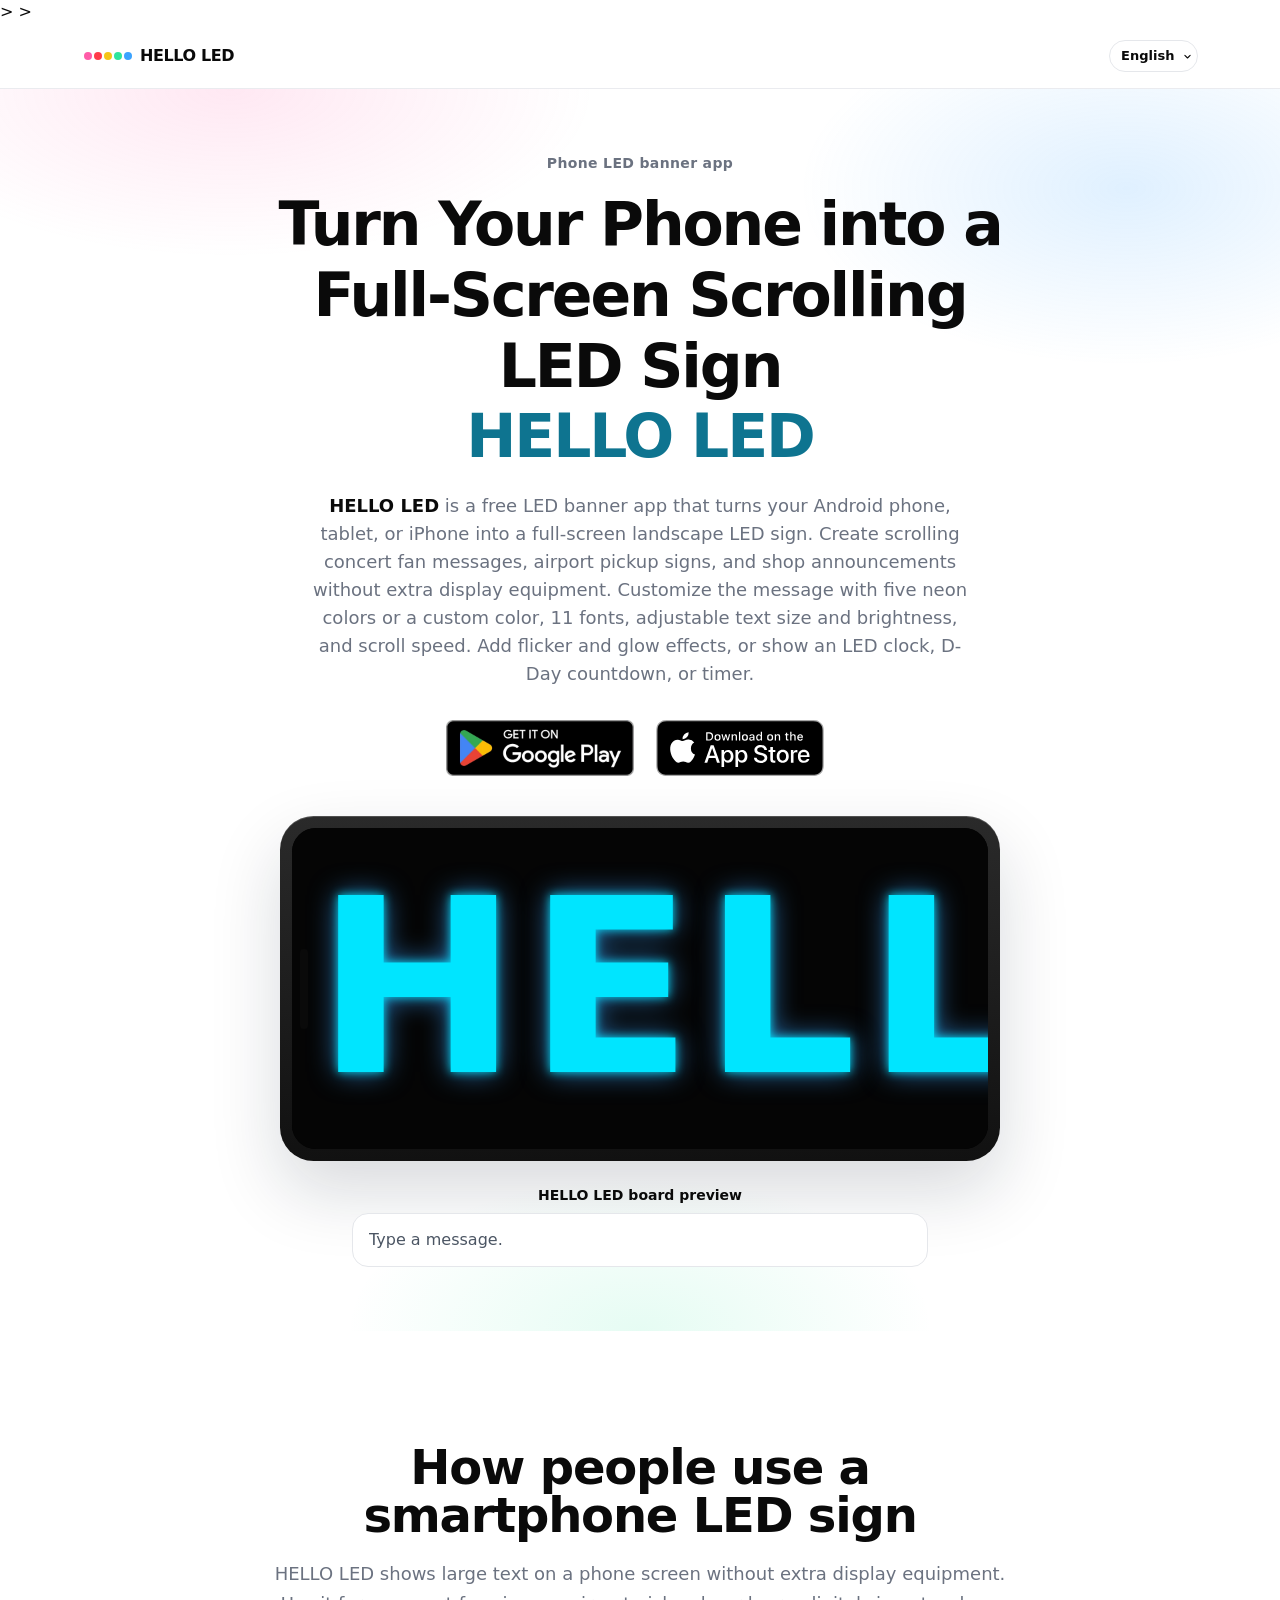
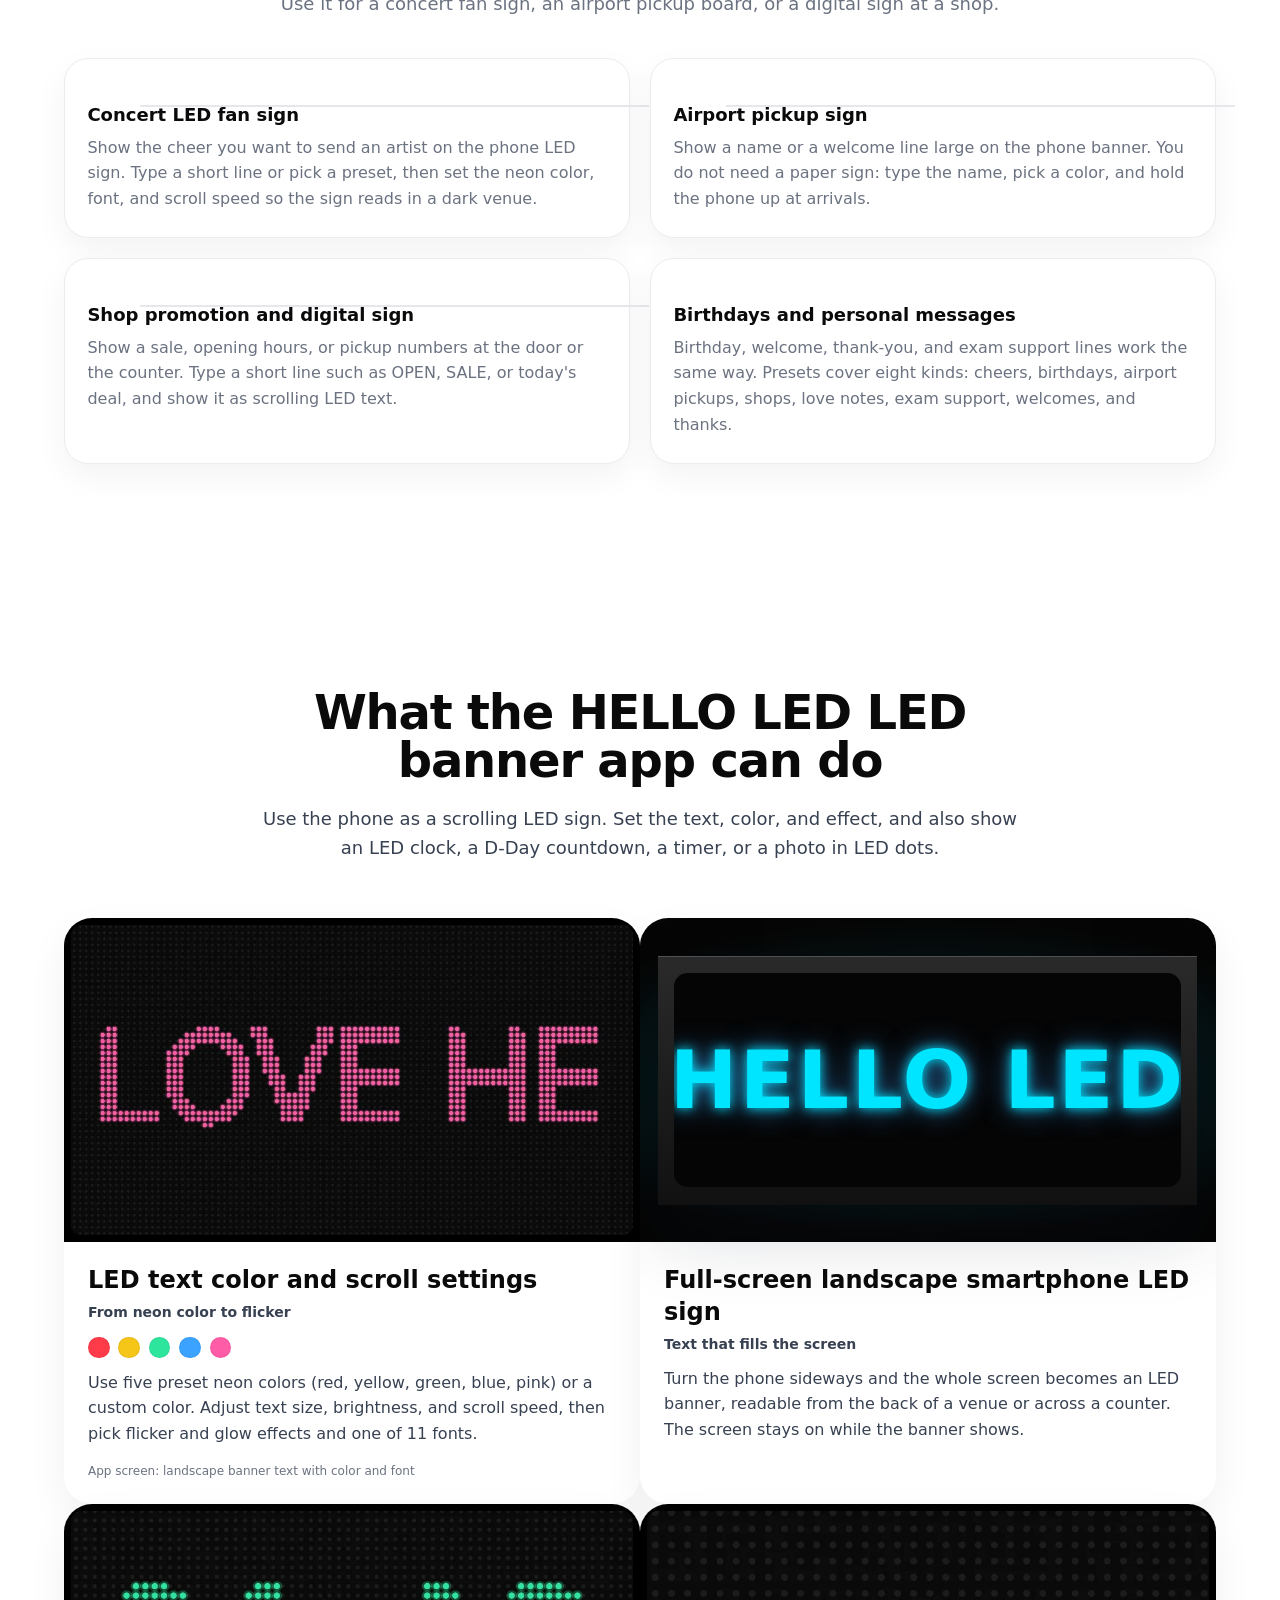
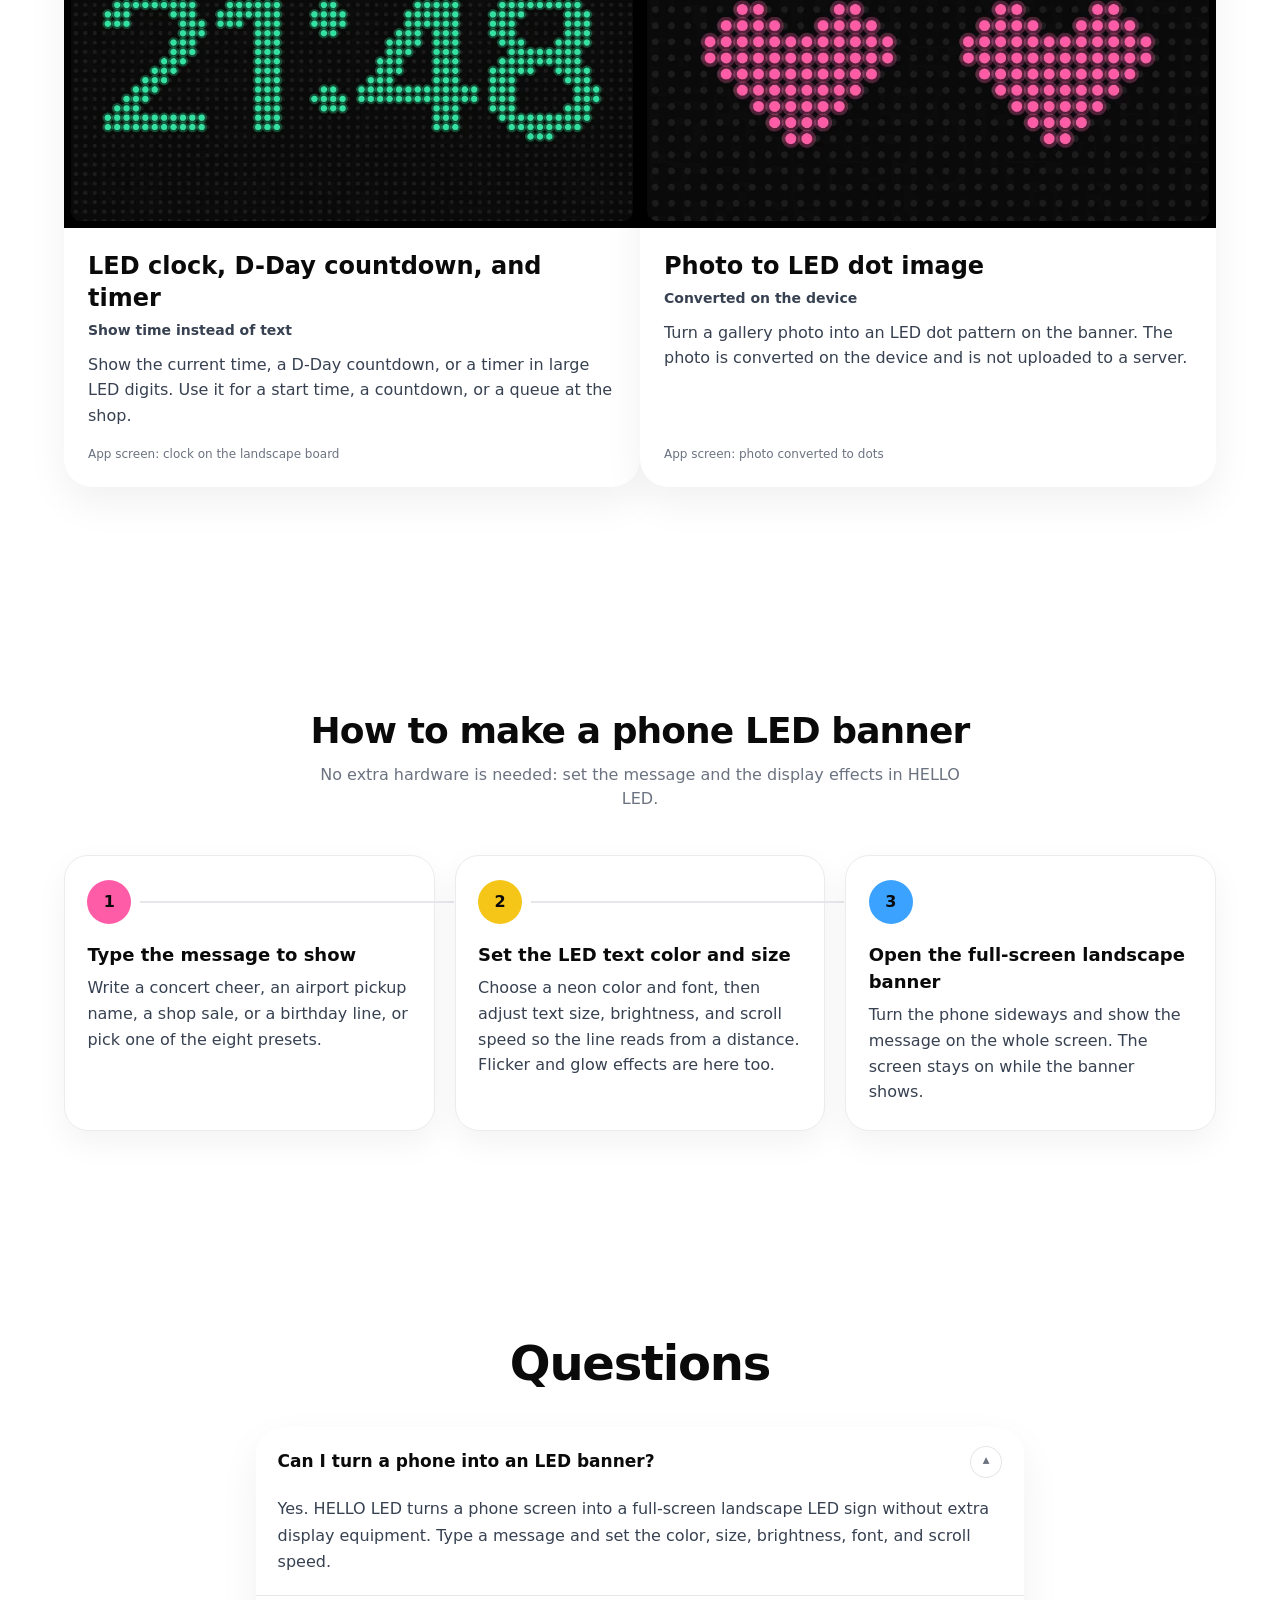
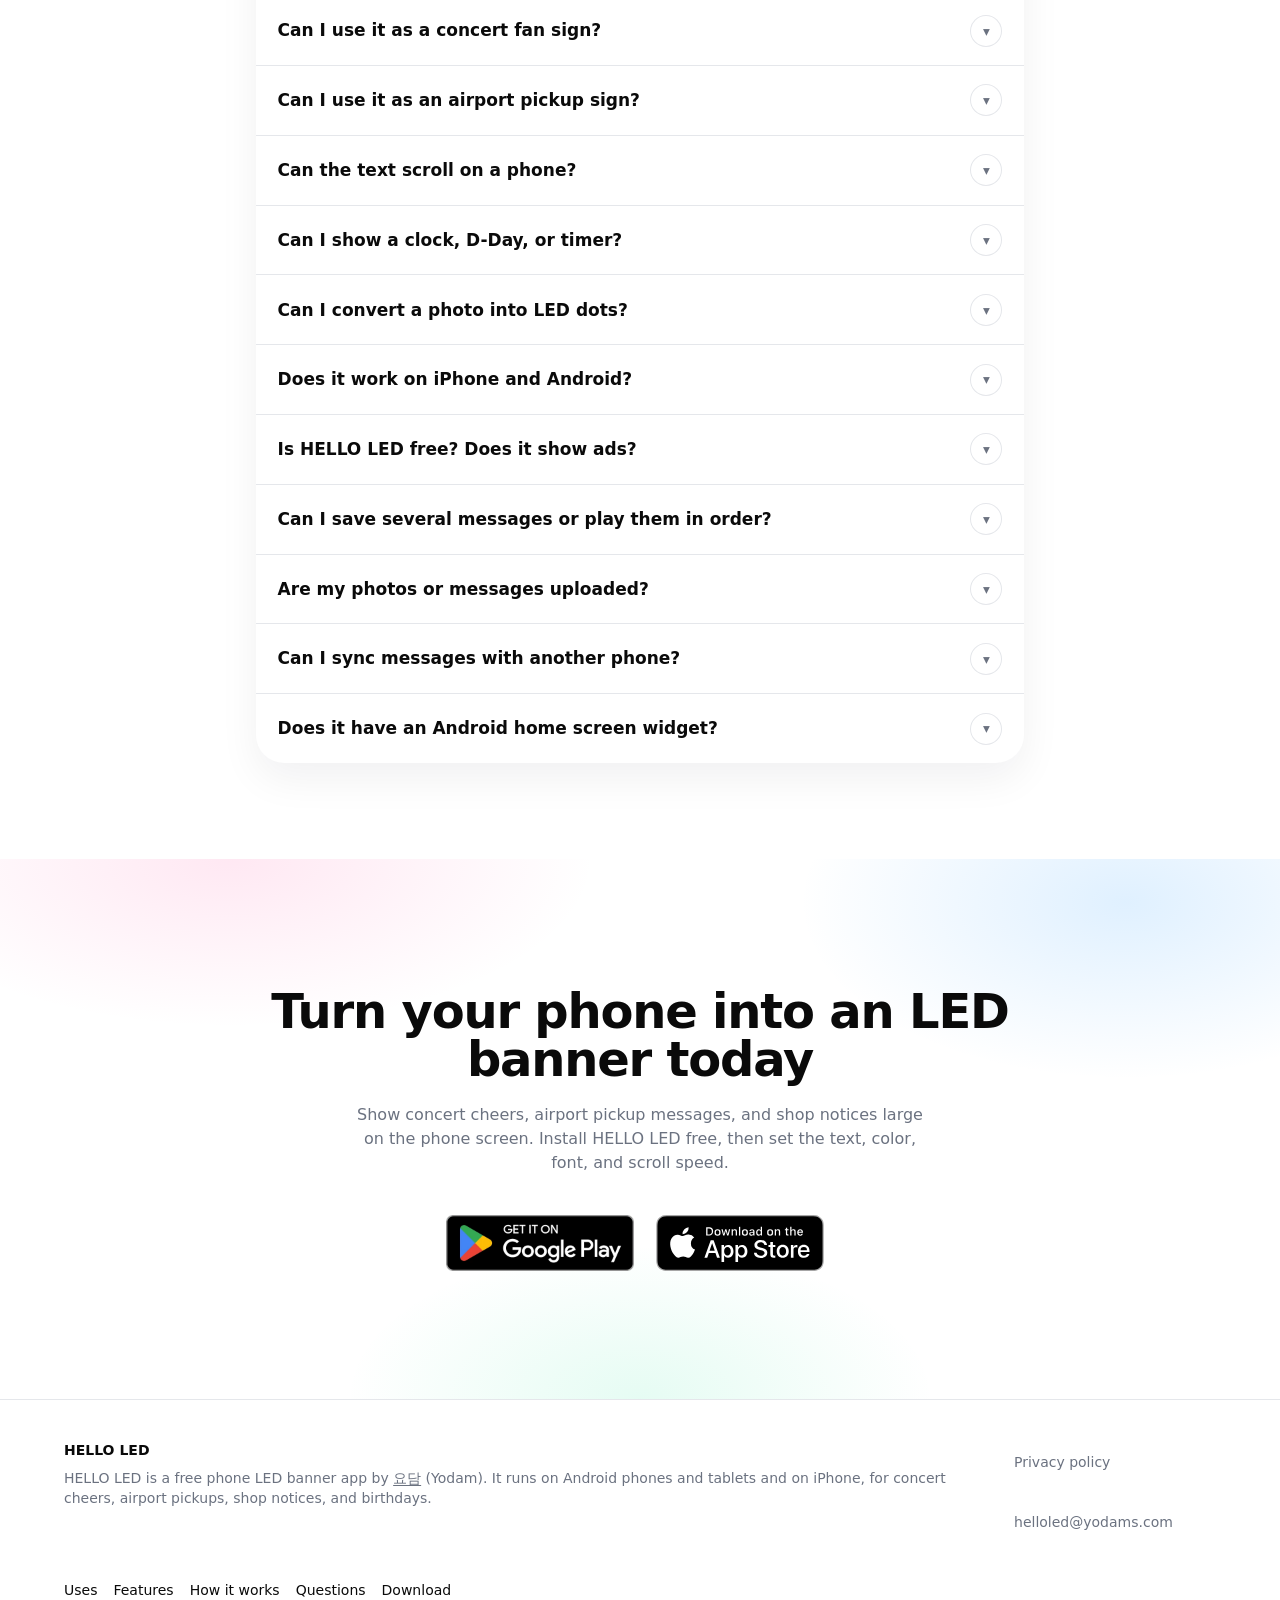
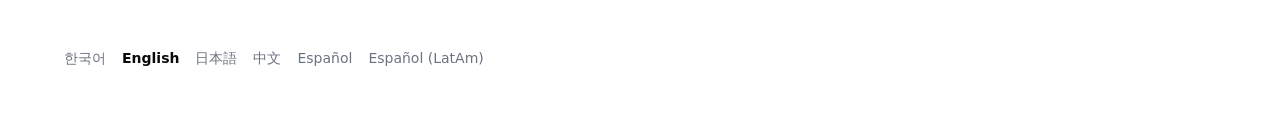
==== commit f260f95d: "Refresh locale SEO copy, use-case sections, and llms.txt for the free LED banner. Co-authored-by: Cu" ====
--- a/en/index.html
+++ b/en/index.html
@@ -5,14 +5,14 @@
   <meta name="viewport" content="width=device-width, initial-scale=1">
   <meta name="theme-color" content="#ffffff">
   <meta name="referrer" content="strict-origin-when-cross-origin">
-  <title>HELLO LED | Free phone LED board for cheers, shops, and welcomes</title>
-  <meta name="description" content="HELLO LED is a free app that turns your phone into an LED board for concert cheers, shop sales, and airport welcomes.">
+  <title>Free LED Banner App for Concerts & Pickups | HELLO LED</title>
+  <meta name="description" content="Turn your phone into a scrolling LED banner. Build concert fan signs, airport pickup messages, and shop notices with neon colors, 11 fonts, and a clock.">
   <meta name="robots" content="index,follow,max-image-preview:large">
   <link rel="canonical" href="https://helloled.yodams.com/en/">
-  <link rel="alternate" hreflang="ko" href="https://helloled.yodams.com/">
+  <link rel="alternate" hreflang="ko-KR" href="https://helloled.yodams.com/">
   <link rel="alternate" hreflang="en" href="https://helloled.yodams.com/en/">
   <link rel="alternate" hreflang="ja" href="https://helloled.yodams.com/ja/">
-  <link rel="alternate" hreflang="zh-Hans" href="https://helloled.yodams.com/zh/">
+  <link rel="alternate" hreflang="zh-CN" href="https://helloled.yodams.com/zh/">
   <link rel="alternate" hreflang="es-ES" href="https://helloled.yodams.com/es/">
   <link rel="alternate" hreflang="es" href="https://helloled.yodams.com/es/">
   <link rel="alternate" hreflang="es-419" href="https://helloled.yodams.com/es-419/">
@@ -49,19 +49,19 @@
   <meta property="og:locale:alternate" content="es_ES">
   <meta property="og:locale:alternate" content="es_MX">
   <meta property="og:site_name" content="HELLO LED">
-  <meta property="og:title" content="HELLO LED | Free phone LED board for cheers, shops, and welcomes">
-  <meta property="og:description" content="HELLO LED is a free app that turns your phone into an LED board for concert cheers, shop sales, and airport welcomes.">
+  <meta property="og:title" content="HELLO LED | Free Scrolling LED Banner App">
+  <meta property="og:description" content="Create a scrolling LED sign on your phone for concerts, airport pickups, and shop notices. Customize text colors, 11 fonts, size, and scroll speed.">
   <meta property="og:url" content="https://helloled.yodams.com/en/">
   <meta property="og:image" content="https://helloled.yodams.com/og.png">
   <meta property="og:image:type" content="image/png">
   <meta property="og:image:width" content="1200">
   <meta property="og:image:height" content="630">
-  <meta property="og:image:alt" content="HELLO LED logo, with the name on a blue circle">
+  <meta property="og:image:alt" content="HELLO LED app logo: five colored dots and the HELLO LED name inside a blue circle">>
   <meta name="twitter:card" content="summary_large_image">
-  <meta name="twitter:title" content="HELLO LED | Free phone LED board for cheers, shops, and welcomes">
-  <meta name="twitter:description" content="HELLO LED is a free app that turns your phone into an LED board for concert cheers, shop sales, and airport welcomes.">
+  <meta name="twitter:title" content="HELLO LED | Free Scrolling LED Banner App">
+  <meta name="twitter:description" content="Create a scrolling LED sign on your phone for concerts, airport pickups, and shop notices. Customize text colors, 11 fonts, size, and scroll speed.">
   <meta name="twitter:image" content="https://helloled.yodams.com/og.png">
-  <meta name="twitter:image:alt" content="HELLO LED logo, with the name on a blue circle">
+  <meta name="twitter:image:alt" content="HELLO LED app logo: five colored dots and the HELLO LED name inside a blue circle">>
   <link rel="dns-prefetch" href="https://play.google.com">
   <link rel="preconnect" href="https://play.google.com" crossorigin>
   <link rel="dns-prefetch" href="https://apps.apple.com">
@@ -82,7 +82,7 @@
       50% { transform: rotate(3deg); }
     }
     html { scroll-behavior: smooth; }
-    #features, #how, #qa, #download { scroll-margin-top: 3rem; }
+    #features, #uses, #how, #qa, #download { scroll-margin-top: 3rem; }
     #main { scroll-margin-top: 6.5rem; }
     #main:focus { outline: none; }
     #features .max-w-3xl > p,
@@ -238,6 +238,17 @@
       padding: 0;
       list-style: none;
     }
+    .use-grid {
+      display: grid;
+      gap: 1rem;
+      margin: 2.5rem 0 0;
+    }
+    .use-grid h3 { margin: 0; font-size: 1.125rem; font-weight: 700; color: #0a0a0a; }
+    .use-grid p { margin: 0.45rem 0 0; color: #374151; line-height: 1.6; }
+    @media (min-width: 640px) {
+      .use-grid { grid-template-columns: repeat(2, minmax(0, 1fr)); gap: 1.25rem; }
+      .use-grid h3 { font-size: 1.25rem; }
+    }
     .how-step {
       position: relative;
       border: 1px solid #ececec;
@@ -302,34 +313,74 @@
     }
   </style>
   <script type="application/ld+json">
-  {
-    "@context": "https://schema.org",
-    "@graph": [
-      {
-        "@type": "Organization",
-        "@id": "https://helloled.yodams.com/#organization",
-        "name": "HELLO LED",
-        "legalName": "요담",
-        "alternateName": "Yodam",
-        "url": "https://helloled.yodams.com/",
+{
+  "@context": "https://schema.org",
+  "@graph": [
+    {
+      "@type": "Organization",
+      "@id": "https://helloled.yodams.com/#organization",
+      "name": "HELLO LED",
+      "legalName": "요담",
+      "alternateName": "Yodam",
+      "url": "https://helloled.yodams.com/",
+      "email": "helloled@yodams.com",
+      "logo": {
+        "@type": "ImageObject",
+        "url": "https://helloled.yodams.com/favicon.png",
+        "width": 256,
+        "height": 256
+      },
+      "description": "HELLO LED is a free smartphone LED banner app developed by Yodam (요담). It turns an Android phone, Android tablet, or iPhone screen into a full-screen landscape LED scrolling sign for concert fan signs, airport pickups, shop promotions, and birthday messages. It offers five preset neon colors plus a custom color, 11 fonts, adjustable text size, brightness and scroll speed, and flicker and glow effects, and it shows the current time, a D-Day countdown and a timer in LED digits. Gallery photos are converted to LED dot images on the device, favorites can hold up to 8 messages played in sequence, and messages can be matched between HELLO LED devices on the same Wi-Fi. Photo conversion and message matching use no external server. A saved message can be shown in the Android home screen widget, which is Android only. The website displays version 1.0.4.",
+      "sameAs": [
+        "https://play.google.com/store/apps/details?id=com.yodam.helloled",
+        "https://apps.apple.com/app/id6816627023",
+        "https://yodams.com/",
+        "https://github.com/leeyodam/helloled"
+      ],
+      "contactPoint": {
+        "@type": "ContactPoint",
+        "contactType": "customer support",
         "email": "helloled@yodams.com",
-        "logo": {
-          "@type": "ImageObject",
-          "url": "https://helloled.yodams.com/favicon.png",
-          "width": 256,
-          "height": 256
-        },
-        "description": "HELLO LED is a free app by 요담 (Yodam) that turns a phone screen into an LED board on Android and iPhone.",
-        "sameAs": [
-          "https://play.google.com/store/apps/details?id=com.yodam.helloled",
-          "https://apps.apple.com/app/id6816627023",
-          "https://yodams.com/",
-          "https://github.com/leeyodam/helloled"
-        ],
-        "contactPoint": {
-          "@type": "ContactPoint",
-          "contactType": "customer support",
-          "email": "helloled@yodams.com",
+        "availableLanguage": [
+          "ko",
+          "en",
+          "ja",
+          "zh-Hans",
+          "es",
+          "es-419"
+        ]
+      }
+    },
+    {
+      "@type": "Service",
+      "@id": "https://helloled.yodams.com/#service",
+      "name": "HELLO LED",
+      "serviceType": "Mobile LED board app",
+      "description": "HELLO LED is a free smartphone LED banner app developed by Yodam (요담). It turns an Android phone, Android tablet, or iPhone screen into a full-screen landscape LED scrolling sign for concert fan signs, airport pickups, shop promotions, and birthday messages. It offers five preset neon colors plus a custom color, 11 fonts, adjustable text size, brightness and scroll speed, and flicker and glow effects, and it shows the current time, a D-Day countdown and a timer in LED digits. Gallery photos are converted to LED dot images on the device, favorites can hold up to 8 messages played in sequence, and messages can be matched between HELLO LED devices on the same Wi-Fi. Photo conversion and message matching use no external server. A saved message can be shown in the Android home screen widget, which is Android only. The website displays version 1.0.4.",
+      "url": "https://helloled.yodams.com/en/",
+      "provider": {
+        "@id": "https://helloled.yodams.com/#organization"
+      },
+      "isRelatedTo": {
+        "@id": "https://helloled.yodams.com/#app"
+      },
+      "areaServed": "Worldwide",
+      "availableChannel": [
+        {
+          "@type": "ServiceChannel",
+          "serviceUrl": "https://play.google.com/store/apps/details?id=com.yodam.helloled",
+          "availableLanguage": [
+            "ko",
+            "en",
+            "ja",
+            "zh-Hans",
+            "es",
+            "es-419"
+          ]
+        },
+        {
+          "@type": "ServiceChannel",
+          "serviceUrl": "https://apps.apple.com/app/id6816627023",
           "availableLanguage": [
             "ko",
             "en",
@@ -339,288 +390,325 @@
             "es-419"
           ]
         }
+      ],
+      "offers": [
+        {
+          "@type": "Offer",
+          "price": "0",
+          "priceCurrency": "KRW",
+          "availability": "https://schema.org/InStock",
+          "url": "https://play.google.com/store/apps/details?id=com.yodam.helloled"
+        },
+        {
+          "@type": "Offer",
+          "price": "0",
+          "priceCurrency": "KRW",
+          "availability": "https://schema.org/InStock",
+          "url": "https://apps.apple.com/app/id6816627023"
+        }
+      ]
+    },
+    {
+      "@type": "WebSite",
+      "@id": "https://helloled.yodams.com/#website",
+      "url": "https://helloled.yodams.com/",
+      "name": "HELLO LED",
+      "alternateName": "헬로 LED",
+      "description": "Official HELLO LED site. Install the free phone LED banner app from Google Play or the App Store.",
+      "inLanguage": "en",
+      "publisher": {
+        "@id": "https://helloled.yodams.com/#organization"
       },
-      {
-        "@type": "Service",
-        "@id": "https://helloled.yodams.com/#service",
-        "name": "HELLO LED",
-        "serviceType": "Mobile LED board app",
-        "description": "HELLO LED is a free app by 요담 (Yodam) that turns a phone screen into an LED board on Android and iPhone.",
-        "url": "https://helloled.yodams.com/en/",
-        "provider": {
-          "@id": "https://helloled.yodams.com/#organization"
-        },
-        "isRelatedTo": {
+      "potentialAction": [
+        {
+          "@type": "DownloadAction",
+          "name": "Download HELLO LED",
+          "target": {
+            "@type": "EntryPoint",
+            "urlTemplate": "https://play.google.com/store/apps/details?id=com.yodam.helloled",
+            "actionPlatform": [
+              "https://schema.org/AndroidPlatform"
+            ]
+          }
+        },
+        {
+          "@type": "DownloadAction",
+          "name": "Download HELLO LED",
+          "target": {
+            "@type": "EntryPoint",
+            "urlTemplate": "https://apps.apple.com/app/id6816627023",
+            "actionPlatform": [
+              "https://schema.org/IOSPlatform"
+            ]
+          }
+        }
+      ]
+    },
+    {
+      "@type": "WebPage",
+      "@id": "https://helloled.yodams.com/en/#webpage",
+      "url": "https://helloled.yodams.com/en/",
+      "name": "Free LED Banner App for Concerts & Pickups | HELLO LED",
+      "description": "Turn your phone into a scrolling LED banner. Build concert fan signs, airport pickup messages, and shop notices with neon colors, 11 fonts, and a clock.",
+      "inLanguage": "en",
+      "isPartOf": {
+        "@id": "https://helloled.yodams.com/#website"
+      },
+      "about": [
+        {
           "@id": "https://helloled.yodams.com/#app"
         },
-        "areaServed": "Worldwide",
-        "availableChannel": [
-          {
-            "@type": "ServiceChannel",
-            "serviceUrl": "https://play.google.com/store/apps/details?id=com.yodam.helloled",
-            "availableLanguage": [
-              "ko",
-              "en",
-              "ja",
-              "zh-Hans",
-              "es",
-              "es-419"
-            ]
-          },
-          {
-            "@type": "ServiceChannel",
-            "serviceUrl": "https://apps.apple.com/app/id6816627023",
-            "availableLanguage": [
-              "ko",
-              "en",
-              "ja",
-              "zh-Hans",
-              "es",
-              "es-419"
-            ]
-          }
-        ],
-        "offers": [
-          {
-            "@type": "Offer",
-            "price": "0",
-            "priceCurrency": "KRW",
-            "availability": "https://schema.org/InStock",
-            "url": "https://play.google.com/store/apps/details?id=com.yodam.helloled"
-          },
-          {
-            "@type": "Offer",
-            "price": "0",
-            "priceCurrency": "KRW",
-            "availability": "https://schema.org/InStock",
-            "url": "https://apps.apple.com/app/id6816627023"
-          }
-        ]
+        {
+          "@id": "https://helloled.yodams.com/#service"
+        }
+      ],
+      "mainEntity": {
+        "@id": "https://helloled.yodams.com/#app"
       },
-      {
-        "@type": "WebSite",
-        "@id": "https://helloled.yodams.com/#website",
-        "url": "https://helloled.yodams.com/",
-        "name": "HELLO LED",
-        "alternateName": "헬로 LED",
-        "description": "Official HELLO LED website. Install the free phone LED board app on Google Play or the App Store.",
-        "inLanguage": "en",
-        "publisher": {
-          "@id": "https://helloled.yodams.com/#organization"
-        },
-        "potentialAction": [
-          {
-            "@type": "DownloadAction",
-            "name": "Download HELLO LED",
-            "target": {
-              "@type": "EntryPoint",
-              "urlTemplate": "https://play.google.com/store/apps/details?id=com.yodam.helloled",
-              "actionPlatform": [
-                "https://schema.org/AndroidPlatform"
-              ]
-            }
-          },
-          {
-            "@type": "DownloadAction",
-            "name": "Download HELLO LED",
-            "target": {
-              "@type": "EntryPoint",
-              "urlTemplate": "https://apps.apple.com/app/id6816627023",
-              "actionPlatform": [
-                "https://schema.org/IOSPlatform"
-              ]
-            }
-          }
-        ]
+      "hasPart": [
+        {
+          "@id": "https://helloled.yodams.com/en/#howto"
+        },
+        {
+          "@id": "https://helloled.yodams.com/en/#faq"
+        }
+      ],
+      "datePublished": "2026-09-21",
+      "dateModified": "2026-11-04",
+      "primaryImageOfPage": {
+        "@type": "ImageObject",
+        "url": "https://helloled.yodams.com/og.png",
+        "width": 1200,
+        "height": 630,
+        "caption": "HELLO LED logo, with the name on a blue circle"
       },
-      {
-        "@type": "WebPage",
-        "@id": "https://helloled.yodams.com/en/#webpage",
-        "url": "https://helloled.yodams.com/en/",
-        "name": "HELLO LED | Free phone LED board for cheers, shops, and welcomes",
-        "description": "HELLO LED is a free app that turns your phone into an LED board for concert cheers, shop sales, and airport welcomes.",
-        "inLanguage": "en",
-        "isPartOf": {
-          "@id": "https://helloled.yodams.com/#website"
-        },
-        "about": [
-          {
-            "@id": "https://helloled.yodams.com/#app"
-          },
-          {
-            "@id": "https://helloled.yodams.com/#service"
-          }
-        ],
-        "mainEntity": {
-          "@id": "https://helloled.yodams.com/#app"
-        },
-        "hasPart": [
-          {
-            "@id": "https://helloled.yodams.com/en/#howto"
-          },
-          {
-            "@id": "https://helloled.yodams.com/en/#faq"
-          }
-        ],
-        "datePublished": "2026-09-21",
-        "dateModified": "2026-10-21",
-        "primaryImageOfPage": {
+      "image": [
+        {
           "@type": "ImageObject",
-          "url": "https://helloled.yodams.com/og.png",
-          "width": 1200,
-          "height": 630,
-          "caption": "HELLO LED logo, with the name on a blue circle"
-        },
-        "image": [
-          {
-            "@type": "ImageObject",
-            "url": "https://helloled.yodams.com/screens/led-marquee.png",
-            "width": 960,
-            "height": 540,
-            "caption": "HELLO LED screen: pink neon text reading LOVE HE"
-          },
-          {
-            "@type": "ImageObject",
-            "url": "https://helloled.yodams.com/screens/led-clock.png",
-            "width": 960,
-            "height": 540,
-            "caption": "HELLO LED screen: landscape clock showing 21:48"
-          },
-          {
-            "@type": "ImageObject",
-            "url": "https://helloled.yodams.com/screens/led-dots.png",
-            "width": 960,
-            "height": 540,
-            "caption": "HELLO LED screen: two pink hearts made of dots"
-          }
-        ]
+          "url": "https://helloled.yodams.com/screens/led-marquee.png",
+          "width": 960,
+          "height": 540,
+          "caption": "HELLO LED app screen showing a pink neon cheer message"
+        },
+        {
+          "@type": "ImageObject",
+          "url": "https://helloled.yodams.com/screens/led-clock.png",
+          "width": 960,
+          "height": 540,
+          "caption": "HELLO LED screen: landscape clock showing 21:48"
+        },
+        {
+          "@type": "ImageObject",
+          "url": "https://helloled.yodams.com/screens/led-dots.png",
+          "width": 960,
+          "height": 540,
+          "caption": "HELLO LED screen: two pink hearts made of dots"
+        }
+      ]
+    },
+    {
+      "@type": [
+        "SoftwareApplication",
+        "MobileApplication"
+      ],
+      "@id": "https://helloled.yodams.com/#app",
+      "name": "HELLO LED",
+      "alternateName": "헬로 LED",
+      "applicationCategory": "UtilitiesApplication",
+      "operatingSystem": "Android, iOS",
+      "softwareVersion": "1.0.4",
+      "isAccessibleForFree": true,
+      "inLanguage": [
+        "ko",
+        "en",
+        "ja",
+        "zh-Hans",
+        "es",
+        "es-419"
+      ],
+      "description": "Turn your phone into a scrolling LED banner. Build concert fan signs, airport pickup messages, and shop notices with neon colors, 11 fonts, and a clock.",
+      "featureList": [
+        "Five preset neon colors (red, yellow, green, blue, pink) plus a custom color, text size, brightness, scroll speed, flicker and glow effects, and 11 fonts",
+        "Landscape-only full-screen LED banner that keeps the screen on",
+        "Current time, D-Day countdown, and timer",
+        "Gallery photo to LED dots on the device, with no server upload",
+        "8 preset phrase sets: cheers, birthdays, airport pickups, shops, love notes, exam support, welcomes, thanks",
+        "Favorites and playback of up to 8 messages in order",
+        "Message sync with HELLO LED on the same Wi-Fi, no server",
+        "Saved message in the Android home screen widget. Android only"
+      ],
+      "url": "https://play.google.com/store/apps/details?id=com.yodam.helloled",
+      "downloadUrl": "https://play.google.com/store/apps/details?id=com.yodam.helloled",
+      "installUrl": "https://apps.apple.com/app/id6816627023",
+      "sameAs": [
+        "https://play.google.com/store/apps/details?id=com.yodam.helloled",
+        "https://apps.apple.com/app/id6816627023"
+      ],
+      "screenshot": [
+        "https://helloled.yodams.com/screens/led-marquee.png",
+        "https://helloled.yodams.com/screens/led-clock.png",
+        "https://helloled.yodams.com/screens/led-dots.png"
+      ],
+      "offers": [
+        {
+          "@type": "Offer",
+          "price": "0",
+          "priceCurrency": "KRW",
+          "availability": "https://schema.org/InStock",
+          "url": "https://play.google.com/store/apps/details?id=com.yodam.helloled"
+        },
+        {
+          "@type": "Offer",
+          "price": "0",
+          "priceCurrency": "KRW",
+          "availability": "https://schema.org/InStock",
+          "url": "https://apps.apple.com/app/id6816627023"
+        }
+      ],
+      "author": {
+        "@id": "https://helloled.yodams.com/#organization"
       },
-      {
-        "@type": [
-          "SoftwareApplication",
-          "MobileApplication"
-        ],
-        "@id": "https://helloled.yodams.com/#app",
-        "name": "HELLO LED",
-        "alternateName": "헬로 LED",
-        "applicationCategory": "UtilitiesApplication",
-        "operatingSystem": "Android, iOS",
-        "softwareVersion": "1.0.1",
-        "isAccessibleForFree": true,
-        "inLanguage": [
-          "ko",
-          "en",
-          "ja",
-          "zh-Hans",
-          "es",
-          "es-419"
-        ],
-        "description": "HELLO LED is a free app that turns your phone into an LED board for concert cheers, shop sales, and airport welcomes.",
-        "featureList": [
-          "Custom neon colors, text size, scroll speed, and 11 bundled fonts",
-          "Full-screen landscape and portrait LED board with keep-screen-on",
-          "Live clock, D-Day countdown, and timer display",
-          "On-device photo-to-LED-dot conversion (no server upload)",
-          "8 preset phrase categories for cheers, birthdays, pickups, and shops",
-          "Save favorites and play up to 8 messages in sequence"
-        ],
-        "url": "https://play.google.com/store/apps/details?id=com.yodam.helloled",
-        "downloadUrl": "https://play.google.com/store/apps/details?id=com.yodam.helloled",
-        "installUrl": "https://apps.apple.com/app/id6816627023",
-        "sameAs": [
-          "https://play.google.com/store/apps/details?id=com.yodam.helloled",
-          "https://apps.apple.com/app/id6816627023"
-        ],
-        "screenshot": [
-          "https://helloled.yodams.com/screens/led-marquee.png",
-          "https://helloled.yodams.com/screens/led-clock.png",
-          "https://helloled.yodams.com/screens/led-dots.png"
-        ],
-        "offers": [
-          {
-            "@type": "Offer",
-            "price": "0",
-            "priceCurrency": "KRW",
-            "availability": "https://schema.org/InStock",
-            "url": "https://play.google.com/store/apps/details?id=com.yodam.helloled"
-          },
-          {
-            "@type": "Offer",
-            "price": "0",
-            "priceCurrency": "KRW",
-            "availability": "https://schema.org/InStock",
-            "url": "https://apps.apple.com/app/id6816627023"
-          }
-        ],
-        "publisher": {
-          "@id": "https://helloled.yodams.com/#organization"
+      "publisher": {
+        "@id": "https://helloled.yodams.com/#organization"
+      }
+    },
+    {
+      "@type": "HowTo",
+      "@id": "https://helloled.yodams.com/en/#howto",
+      "name": "How to make a phone LED banner",
+      "description": "No extra hardware is needed: set the message and the display effects in HELLO LED.",
+      "inLanguage": "en",
+      "totalTime": "PT1M",
+      "step": [
+        {
+          "@type": "HowToStep",
+          "position": 1,
+          "name": "Type the message to show",
+          "text": "Write a concert cheer, an airport pickup name, a shop sale, or a birthday line, or pick one of the eight presets."
+        },
+        {
+          "@type": "HowToStep",
+          "position": 2,
+          "name": "Set the LED text color and size",
+          "text": "Choose a neon color and font, then adjust text size, brightness, and scroll speed so the line reads from a distance. Flicker and glow effects are here too."
+        },
+        {
+          "@type": "HowToStep",
+          "position": 3,
+          "name": "Open the full-screen landscape banner",
+          "text": "Turn the phone sideways and show the message on the whole screen. The screen stays on while the banner shows."
         }
+      ]
+    },
+    {
+      "@type": "FAQPage",
+      "@id": "https://helloled.yodams.com/en/#faq",
+      "url": "https://helloled.yodams.com/en/#qa",
+      "inLanguage": "en",
+      "isPartOf": {
+        "@id": "https://helloled.yodams.com/en/#webpage"
       },
-      {
-        "@type": "HowTo",
-        "@id": "https://helloled.yodams.com/en/#howto",
-        "name": "How to turn a phone into an LED board",
-        "description": "Anyone can use a phone as an LED board.",
-        "inLanguage": "en",
-        "totalTime": "PT1M",
-        "step": [
-          {
-            "@type": "HowToStep",
-            "position": 1,
-            "name": "Type a message",
-            "text": "Write a cheer, a sale, or a welcome, or pick a preset."
-          },
-          {
-            "@type": "HowToStep",
-            "position": 2,
-            "name": "Set color, speed, and font",
-            "text": "Choose a neon color, scroll speed, and typeface so it stays readable from a distance."
-          },
-          {
-            "@type": "HowToStep",
-            "position": 3,
-            "name": "Turn on full-screen landscape",
-            "text": "Turn the phone sideways and the whole screen becomes the board."
-          }
-        ]
-      },
-      {
-        "@type": "FAQPage",
-        "@id": "https://helloled.yodams.com/en/#faq",
-        "url": "https://helloled.yodams.com/en/#qa",
-        "inLanguage": "en",
-        "isPartOf": {
-          "@id": "https://helloled.yodams.com/en/#webpage"
-        },
-        "mainEntity": [
-          {
-            "@type": "Question",
-            "name": "Can I play multiple messages in order or keep the screen awake?",
-            "acceptedAnswer": {
-              "@type": "Answer",
-              "text": "Yes. Save favorite messages on your device and play up to 8 messages in sequence. While the LED board is displayed, the screen stays on automatically."
-            }
-          },
-          {
-            "@type": "Question",
-            "name": "Which devices can use HELLO LED?",
-            "acceptedAnswer": {
-              "@type": "Answer",
-              "text": "It runs on Android phones and tablets, and on iPhone. Install it from Google Play or the App Store."
-            }
-          },
-          {
-            "@type": "Question",
-            "name": "Where can I download it now?",
-            "acceptedAnswer": {
-              "@type": "Answer",
-              "text": "Download HELLO LED on Google Play or the App Store."
-            }
-          }
-        ]
-      }
-    ]
-  }
+      "mainEntity": [
+        {
+          "@type": "Question",
+          "name": "Can I turn a phone into an LED banner?",
+          "acceptedAnswer": {
+            "@type": "Answer",
+            "text": "Yes. HELLO LED turns a phone screen into a full-screen landscape LED sign without extra display equipment. Type a message and set the color, size, brightness, font, and scroll speed."
+          }
+        },
+        {
+          "@type": "Question",
+          "name": "Can I use it as a concert fan sign?",
+          "acceptedAnswer": {
+            "@type": "Answer",
+            "text": "Yes. Type the cheer you want to send an artist, or pick a preset, then set the neon color, font, and scroll speed so the sign reads in a dark venue."
+          }
+        },
+        {
+          "@type": "Question",
+          "name": "Can I use it as an airport pickup sign?",
+          "acceptedAnswer": {
+            "@type": "Answer",
+            "text": "Yes. Type the name or a welcome line and show it large on the phone. It works as a digital pickup sign at arrivals."
+          }
+        },
+        {
+          "@type": "Question",
+          "name": "Can the text scroll on a phone?",
+          "acceptedAnswer": {
+            "@type": "Answer",
+            "text": "Yes. HELLO LED shows your message as a scrolling LED banner. Set the scroll speed and change the text color, size, and font too."
+          }
+        },
+        {
+          "@type": "Question",
+          "name": "Can I show a clock, D-Day, or timer?",
+          "acceptedAnswer": {
+            "@type": "Answer",
+            "text": "Yes. Show the current time, a D-Day countdown, or a timer in large LED digits. Use it as a digital clock for a start time or the time left."
+          }
+        },
+        {
+          "@type": "Question",
+          "name": "Can I convert a photo into LED dots?",
+          "acceptedAnswer": {
+            "@type": "Answer",
+            "text": "Yes. A gallery photo becomes an LED dot pattern on the banner. The conversion runs on the device, so the photo is not uploaded to a server."
+          }
+        },
+        {
+          "@type": "Question",
+          "name": "Does it work on iPhone and Android?",
+          "acceptedAnswer": {
+            "@type": "Answer",
+            "text": "Yes. It runs on Android phones and tablets and on iPhone. Install it from Google Play or the App Store."
+          }
+        },
+        {
+          "@type": "Question",
+          "name": "Is HELLO LED free? Does it show ads?",
+          "acceptedAnswer": {
+            "@type": "Answer",
+            "text": "Yes, HELLO LED is free to install. A banner ad may appear on the editor screen, and an interstitial ad may appear before opening the full-screen LED sign. The full-screen sign that shows your LED message has no banner ad."
+          }
+        },
+        {
+          "@type": "Question",
+          "name": "Can I save several messages or play them in order?",
+          "acceptedAnswer": {
+            "@type": "Answer",
+            "text": "Yes. Save favorites and play up to 8 messages in order. The screen stays on while the banner shows."
+          }
+        },
+        {
+          "@type": "Question",
+          "name": "Are my photos or messages uploaded?",
+          "acceptedAnswer": {
+            "@type": "Answer",
+            "text": "No. Photo-to-dot conversion runs on the device, and messages and settings stay on the phone. Matching messages between HELLO LED devices on the same Wi-Fi also uses no external server."
+          }
+        },
+        {
+          "@type": "Question",
+          "name": "Can I sync messages with another phone?",
+          "acceptedAnswer": {
+            "@type": "Answer",
+            "text": "Yes. HELLO LED apps on the same Wi-Fi can match messages. This also needs no external server."
+          }
+        },
+        {
+          "@type": "Question",
+          "name": "Does it have an Android home screen widget?",
+          "acceptedAnswer": {
+            "@type": "Answer",
+            "text": "Yes. The Android home screen widget shows a saved message. The widget is available on Android only."
+          }
+        }
+      ]
+    }
+  ]
+}
   </script>
 </head>
 <body class="bg-white text-ink antialiased">
@@ -660,12 +748,12 @@
   <main id="main" tabindex="-1">
     <section class="hero-wash relative overflow-hidden px-5 pb-12 pt-12 sm:pb-16 sm:pt-16">
       <div class="relative mx-auto max-w-3xl text-center">
-        <p class="mb-4 text-sm font-semibold tracking-wide text-muted" data-i18n="kicker">Phone LED board</p>
+        <p class="mb-4 text-sm font-semibold tracking-wide text-muted" data-i18n="kicker">Phone LED banner app</p>
         <h1 class="text-[clamp(2.15rem,5.4vw,3.75rem)] font-extrabold leading-[1.18] tracking-[-0.035em]">
-          <span data-i18n="heroLine1">Turn your phone into an LED board</span><br>
+          <span data-i18n="heroLine1">Turn Your Phone into a Full-Screen Scrolling LED Sign</span><br>
           <span class="neon-word" lang="en" data-i18n="heroAccent">HELLO LED</span>
         </h1>
-        <p class="mx-auto mt-5 max-w-2xl text-base leading-relaxed text-muted sm:text-lg" data-i18n-html="heroBody"><strong class="font-semibold text-ink" lang="en">HELLO LED</strong> is a free app that turns your phone into an LED board. Use it for concert cheers, shop sales, airport welcomes, and more.</p>
+        <p class="mx-auto mt-5 max-w-2xl text-base leading-relaxed text-muted sm:text-lg" data-i18n-html="heroBody"><strong class="font-semibold text-ink" lang="en">HELLO LED</strong> is a free LED banner app that turns your Android phone, tablet, or iPhone into a full-screen landscape LED sign. Create scrolling concert fan messages, airport pickup signs, and shop announcements without extra display equipment. Customize the message with five neon colors or a custom color, 11 fonts, adjustable text size and brightness, and scroll speed. Add flicker and glow effects, or show an LED clock, D-Day countdown, or timer.</p>
         <div class="mx-auto mt-8 flex max-w-xl flex-wrap items-center justify-center gap-3" id="download-hero">
             <a class="inline-flex focus-visible:outline focus-visible:outline-2 focus-visible:outline-offset-2 focus-visible:outline-gray-700" href="https://play.google.com/store/apps/details?id=com.yodam.helloled" target="_blank" rel="noopener noreferrer" aria-label="Get it on Google Play, new tab" data-i18n-aria="playAlt">
               <picture>
@@ -731,11 +819,38 @@
       </div>
     </section>
 
+    <section id="uses" class="px-5 py-20 sm:py-28" aria-labelledby="uses-title">
+      <div class="mx-auto max-w-6xl">
+        <div class="mx-auto max-w-3xl text-center">
+          <h2 id="uses-title" class="reveal text-3xl font-extrabold tracking-tight sm:text-5xl" data-i18n="usesTitle">How people use a smartphone LED sign</h2>
+          <p class="reveal mx-auto mt-5 text-lg leading-relaxed text-muted" data-i18n="usesLead">HELLO LED shows large text on a phone screen without extra display equipment. Use it for a concert fan sign, an airport pickup board, or a digital sign at a shop.</p>
+        </div>
+        <div class="use-grid">
+          <article class="how-step reveal">
+            <h3 data-i18n="useConcertTitle">Concert LED fan sign</h3>
+            <p data-i18n="useConcertBody">Show the cheer you want to send an artist on the phone LED sign. Type a short line or pick a preset, then set the neon color, font, and scroll speed so the sign reads in a dark venue.</p>
+          </article>
+          <article class="how-step reveal">
+            <h3 data-i18n="useAirportTitle">Airport pickup sign</h3>
+            <p data-i18n="useAirportBody">Show a name or a welcome line large on the phone banner. You do not need a paper sign: type the name, pick a color, and hold the phone up at arrivals.</p>
+          </article>
+          <article class="how-step reveal">
+            <h3 data-i18n="useShopTitle">Shop promotion and digital sign</h3>
+            <p data-i18n="useShopBody">Show a sale, opening hours, or pickup numbers at the door or the counter. Type a short line such as OPEN, SALE, or today's deal, and show it as scrolling LED text.</p>
+          </article>
+          <article class="how-step reveal">
+            <h3 data-i18n="usePartyTitle">Birthdays and personal messages</h3>
+            <p data-i18n="usePartyBody">Birthday, welcome, thank-you, and exam support lines work the same way. Presets cover eight kinds: cheers, birthdays, airport pickups, shops, love notes, exam support, welcomes, and thanks.</p>
+          </article>
+        </div>
+      </div>
+    </section>
+
     <section id="features" class="px-5 py-20 sm:py-28" aria-labelledby="features-title">
       <div class="mx-auto max-w-6xl">
         <div class="mx-auto max-w-3xl text-center">
-          <h2 id="features-title" class="reveal text-3xl font-extrabold tracking-tight sm:text-5xl" data-i18n-html="featuresTitle">What <span lang="en">HELLO LED</span> can do</h2>
-          <p class="reveal mx-auto mt-5 text-lg leading-relaxed text-muted" data-i18n="featuresLead">Bright scrolling text and ready-made lines for cheers, promotions, and welcomes.</p>
+          <h2 id="features-title" class="reveal text-3xl font-extrabold tracking-tight sm:text-5xl" data-i18n-html="featuresTitle">What the <span lang="en">HELLO LED</span> LED banner app can do</h2>
+          <p class="reveal mx-auto mt-5 text-lg leading-relaxed text-muted" data-i18n="featuresLead">Use the phone as a scrolling LED sign. Set the text, color, and effect, and also show an LED clock, a D-Day countdown, a timer, or a photo in LED dots.</p>
         </div>
 
         <div class="mt-14 grid gap-5 sm:grid-cols-2">
@@ -750,13 +865,13 @@
                   loading="lazy"
                   decoding="async"
                   data-i18n-alt="marqueeAlt"
-                  alt="HELLO LED screen: pink neon text reading LOVE HE"
+                  alt="HELLO LED app screen with a pink neon concert cheer message"
                 >
               </picture>
             </figure>
             <div class="feature-copy">
-              <h3 class="text-xl font-bold sm:text-2xl" data-i18n="customTitle">Color, speed, and font</h3>
-              <p class="feature-kicker" data-i18n="customKicker">From neon color to scroll speed</p>
+              <h3 class="text-xl font-bold sm:text-2xl" data-i18n="customTitle">LED text color and scroll settings</h3>
+              <p class="feature-kicker" data-i18n="customKicker">From neon color to flicker</p>
               <div class="swatches" aria-hidden="true">
                 <span class="bg-neonRed"></span>
                 <span class="bg-neonYellow"></span>
@@ -764,8 +879,8 @@
                 <span class="bg-neonBlue"></span>
                 <span class="bg-neonPink"></span>
               </div>
-              <p class="feature-body" data-i18n="customBody">Pick red, yellow, green, blue, or pink, then match the scroll speed and typeface to a cheer, a sale, or a welcome.</p>
-              <p id="custom-caption" class="feature-note" data-i18n="customCaption">App screen: landscape board text with color and typeface</p>
+              <p class="feature-body" data-i18n="customBody">Use five preset neon colors (red, yellow, green, blue, pink) or a custom color. Adjust text size, brightness, and scroll speed, then pick flicker and glow effects and one of 11 fonts.</p>
+              <p id="custom-caption" class="feature-note" data-i18n="customCaption">App screen: landscape banner text with color and font</p>
             </div>
           </article>
 
@@ -776,9 +891,9 @@
               </div>
             </div>
             <div class="feature-copy">
-              <h3 class="text-xl font-bold sm:text-2xl" data-i18n="wideTitle">Full-screen landscape board</h3>
-              <p class="feature-kicker" data-i18n="wideKicker">Easy to read from far away</p>
-              <p class="feature-body" data-i18n="wideBody">Turn the phone sideways and the whole screen becomes an LED board, readable from the back of a venue or across a counter.</p>
+              <h3 class="text-xl font-bold sm:text-2xl" data-i18n="wideTitle">Full-screen landscape smartphone LED sign</h3>
+              <p class="feature-kicker" data-i18n="wideKicker">Text that fills the screen</p>
+              <p class="feature-body" data-i18n="wideBody">Turn the phone sideways and the whole screen becomes an LED banner, readable from the back of a venue or across a counter. The screen stays on while the banner shows.</p>
             </div>
           </article>
 
@@ -793,14 +908,14 @@
                   loading="lazy"
                   decoding="async"
                   data-i18n-alt="clockAlt"
-                  alt="HELLO LED screen: landscape clock showing 21:48"
+                  alt="HELLO LED landscape full-screen clock showing 21:48"
                 >
               </picture>
             </figure>
             <div class="feature-copy">
-              <h3 class="text-xl font-bold sm:text-2xl" data-i18n="clockTitle">Clock, countdown, and timer</h3>
+              <h3 class="text-xl font-bold sm:text-2xl" data-i18n="clockTitle">LED clock, D-Day countdown, and timer</h3>
               <p class="feature-kicker" data-i18n="clockKicker">Show time instead of text</p>
-              <p class="feature-body" data-i18n="clockBody">Put the current time, a countdown, or a timer on the board so people can read it from across a venue or shop.</p>
+              <p class="feature-body" data-i18n="clockBody">Show the current time, a D-Day countdown, or a timer in large LED digits. Use it for a start time, a countdown, or a queue at the shop.</p>
               <p id="clock-caption" class="feature-note" data-i18n="clockCaption">App screen: clock on the landscape board</p>
             </div>
           </article>
@@ -816,14 +931,14 @@
                   loading="lazy"
                   decoding="async"
                   data-i18n-alt="dotsAlt"
-                  alt="HELLO LED screen: two pink hearts made of dots"
+                  alt="A phone photo converted into a pink heart LED dot pattern"
                 >
               </picture>
             </figure>
             <div class="feature-copy">
-              <h3 class="text-xl font-bold sm:text-2xl" data-i18n="photoTitle">Photo to dot board</h3>
-              <p class="feature-kicker" data-i18n="photoKicker">On-device image conversion</p>
-              <p class="feature-body" data-i18n="photoBody">Turn a gallery photo into a dot pattern on the board. Photos stay on the device and are not uploaded.</p>
+              <h3 class="text-xl font-bold sm:text-2xl" data-i18n="photoTitle">Photo to LED dot image</h3>
+              <p class="feature-kicker" data-i18n="photoKicker">Converted on the device</p>
+              <p class="feature-body" data-i18n="photoBody">Turn a gallery photo into an LED dot pattern on the banner. The photo is converted on the device and is not uploaded to a server.</p>
               <p id="photo-caption" class="feature-note" data-i18n="photoCaption">App screen: photo converted to dots</p>
             </div>
           </article>
@@ -834,24 +949,24 @@
     <section id="how" class="px-5 py-20 sm:py-28" aria-labelledby="how-title">
       <div class="mx-auto max-w-6xl">
         <div class="reveal mx-auto max-w-2xl text-center">
-          <h2 id="how-title" class="text-3xl font-extrabold tracking-tight sm:text-4xl" data-i18n="howTitle">How to turn a phone into an LED board</h2>
-          <p class="mt-3 text-muted" data-i18n="howLead">Anyone can use a phone as an LED board.</p>
+          <h2 id="how-title" class="text-3xl font-extrabold tracking-tight sm:text-4xl" data-i18n="howTitle">How to make a phone LED banner</h2>
+          <p class="mt-3 text-muted" data-i18n="howLead">No extra hardware is needed: set the message and the display effects in HELLO LED.</p>
         </div>
         <ol class="how-list">
           <li class="how-step reveal">
             <span class="how-index bg-[#FF5CA8]" aria-hidden="true">1</span>
-            <h3 data-i18n="step1Title">Type a message</h3>
-            <p data-i18n="step1Body">Write a cheer, a sale, or a welcome, or pick a preset.</p>
+            <h3 data-i18n="step1Title">Type the message to show</h3>
+            <p data-i18n="step1Body">Write a concert cheer, an airport pickup name, a shop sale, or a birthday line, or pick one of the eight presets.</p>
           </li>
           <li class="how-step reveal">
             <span class="how-index bg-[#F5C518]" aria-hidden="true">2</span>
-            <h3 data-i18n="step2Title">Set color, speed, and font</h3>
-            <p data-i18n="step2Body">Choose a neon color, scroll speed, and typeface so it stays readable from a distance.</p>
+            <h3 data-i18n="step2Title">Set the LED text color and size</h3>
+            <p data-i18n="step2Body">Choose a neon color and font, then adjust text size, brightness, and scroll speed so the line reads from a distance. Flicker and glow effects are here too.</p>
           </li>
           <li class="how-step reveal">
             <span class="how-index bg-[#3BA3FF]" aria-hidden="true">3</span>
-            <h3 data-i18n="step3Title">Turn on full-screen landscape</h3>
-            <p data-i18n="step3Body">Turn the phone sideways and the whole screen becomes the board.</p>
+            <h3 data-i18n="step3Title">Open the full-screen landscape banner</h3>
+            <p data-i18n="step3Body">Turn the phone sideways and show the message on the whole screen. The screen stays on while the banner shows.</p>
           </li>
         </ol>
       </div>
@@ -860,36 +975,100 @@
     <section id="qa" class="px-5 py-16 sm:py-24" aria-labelledby="qa-title">
       <div class="mx-auto max-w-3xl">
         <h2 id="qa-title" class="reveal text-center text-3xl font-extrabold tracking-tight sm:text-5xl" data-i18n="faqTitle">Questions</h2>
-        <div class="faq-list">
+                <div class="faq-list">
           <details class="reveal" open>
             <summary class="flex cursor-pointer items-center justify-between gap-4 text-left focus-visible:outline focus-visible:outline-2 focus-visible:outline-offset-2 focus-visible:outline-gray-700">
-              <h3 data-i18n="faq1q">Can I play multiple messages in order or keep the screen awake?</h3>
+              <h3 data-i18n="faq1q">Can I turn a phone into an LED banner?</h3>
               <span class="faq-chevron shrink-0 text-muted transition-transform" aria-hidden="true">▾</span>
             </summary>
-            <p class="text-muted" data-i18n="faq1a">Yes. Save favorite messages on your device and play up to 8 messages in sequence. While the LED board is displayed, the screen stays on automatically.</p>
+            <p class="text-muted" data-i18n="faq1a">Yes. HELLO LED turns a phone screen into a full-screen landscape LED sign without extra display equipment. Type a message and set the color, size, brightness, font, and scroll speed.</p>
           </details>
           <details class="reveal">
             <summary class="flex cursor-pointer items-center justify-between gap-4 text-left focus-visible:outline focus-visible:outline-2 focus-visible:outline-offset-2 focus-visible:outline-gray-700">
-              <h3 data-i18n-html="faq2q">Which devices can use <span lang="en">HELLO LED</span>?</h3>
+              <h3 data-i18n="faq2q">Can I use it as a concert fan sign?</h3>
               <span class="faq-chevron shrink-0 text-muted transition-transform" aria-hidden="true">▾</span>
             </summary>
-            <p class="text-muted" data-i18n-html="faq2a">It runs on Android phones and tablets, and on iPhone. Install it from <a class="underline" href="https://play.google.com/store/apps/details?id=com.yodam.helloled" rel="noopener noreferrer" target="_blank">Google Play<span class="sr-only">, new tab</span></a> or the <a class="underline" href="https://apps.apple.com/app/id6816627023" rel="noopener noreferrer" target="_blank">App Store<span class="sr-only">, new tab</span></a>.</p>
+            <p class="text-muted" data-i18n="faq2a">Yes. Type the cheer you want to send an artist, or pick a preset, then set the neon color, font, and scroll speed so the sign reads in a dark venue.</p>
           </details>
           <details class="reveal">
             <summary class="flex cursor-pointer items-center justify-between gap-4 text-left focus-visible:outline focus-visible:outline-2 focus-visible:outline-offset-2 focus-visible:outline-gray-700">
-              <h3 data-i18n="faq3q">Where can I download it now?</h3>
+              <h3 data-i18n="faq3q">Can I use it as an airport pickup sign?</h3>
               <span class="faq-chevron shrink-0 text-muted transition-transform" aria-hidden="true">▾</span>
             </summary>
-            <p class="text-muted" data-i18n-html="faq3a">Download <span lang="en">HELLO LED</span> on <a class="underline" href="https://play.google.com/store/apps/details?id=com.yodam.helloled" rel="noopener noreferrer" target="_blank">Google Play<span class="sr-only">, new tab</span></a> or the <a class="underline" href="https://apps.apple.com/app/id6816627023" rel="noopener noreferrer" target="_blank">App Store<span class="sr-only">, new tab</span></a>.</p>
+            <p class="text-muted" data-i18n="faq3a">Yes. Type the name or a welcome line and show it large on the phone. It works as a digital pickup sign at arrivals.</p>
           </details>
+          <details class="reveal">
+            <summary class="flex cursor-pointer items-center justify-between gap-4 text-left focus-visible:outline focus-visible:outline-2 focus-visible:outline-offset-2 focus-visible:outline-gray-700">
+              <h3 data-i18n="faq4q">Can the text scroll on a phone?</h3>
+              <span class="faq-chevron shrink-0 text-muted transition-transform" aria-hidden="true">▾</span>
+            </summary>
+            <p class="text-muted" data-i18n="faq4a">Yes. HELLO LED shows your message as a scrolling LED banner. Set the scroll speed and change the text color, size, and font too.</p>
+          </details>
+          <details class="reveal">
+            <summary class="flex cursor-pointer items-center justify-between gap-4 text-left focus-visible:outline focus-visible:outline-2 focus-visible:outline-offset-2 focus-visible:outline-gray-700">
+              <h3 data-i18n="faq5q">Can I show a clock, D-Day, or timer?</h3>
+              <span class="faq-chevron shrink-0 text-muted transition-transform" aria-hidden="true">▾</span>
+            </summary>
+            <p class="text-muted" data-i18n="faq5a">Yes. Show the current time, a D-Day countdown, or a timer in large LED digits. Use it as a digital clock for a start time or the time left.</p>
+          </details>
+          <details class="reveal">
+            <summary class="flex cursor-pointer items-center justify-between gap-4 text-left focus-visible:outline focus-visible:outline-2 focus-visible:outline-offset-2 focus-visible:outline-gray-700">
+              <h3 data-i18n="faq6q">Can I convert a photo into LED dots?</h3>
+              <span class="faq-chevron shrink-0 text-muted transition-transform" aria-hidden="true">▾</span>
+            </summary>
+            <p class="text-muted" data-i18n="faq6a">Yes. A gallery photo becomes an LED dot pattern on the banner. The conversion runs on the device, so the photo is not uploaded to a server.</p>
+          </details>
+          <details class="reveal">
+            <summary class="flex cursor-pointer items-center justify-between gap-4 text-left focus-visible:outline focus-visible:outline-2 focus-visible:outline-offset-2 focus-visible:outline-gray-700">
+              <h3 data-i18n="faq7q">Does it work on iPhone and Android?</h3>
+              <span class="faq-chevron shrink-0 text-muted transition-transform" aria-hidden="true">▾</span>
+            </summary>
+            <p class="text-muted" data-i18n-html="faq7a">Yes. It runs on Android phones and tablets and on iPhone. Install it from <a class="underline" href="https://play.google.com/store/apps/details?id=com.yodam.helloled" rel="noopener noreferrer" target="_blank">Google Play<span class="sr-only">, new tab</span></a> or the <a class="underline" href="https://apps.apple.com/app/id6816627023" rel="noopener noreferrer" target="_blank">App Store<span class="sr-only">, new tab</span></a>.</p>
+          </details>
+          <details class="reveal">
+            <summary class="flex cursor-pointer items-center justify-between gap-4 text-left focus-visible:outline focus-visible:outline-2 focus-visible:outline-offset-2 focus-visible:outline-gray-700">
+              <h3 data-i18n="faq8q">Is HELLO LED free? Does it show ads?</h3>
+              <span class="faq-chevron shrink-0 text-muted transition-transform" aria-hidden="true">▾</span>
+            </summary>
+            <p class="text-muted" data-i18n="faq8a">Yes, HELLO LED is free to install. A banner ad may appear on the editor screen, and an interstitial ad may appear before opening the full-screen LED sign. The full-screen sign that shows your LED message has no banner ad.</p>
+          </details>
+          <details class="reveal">
+            <summary class="flex cursor-pointer items-center justify-between gap-4 text-left focus-visible:outline focus-visible:outline-2 focus-visible:outline-offset-2 focus-visible:outline-gray-700">
+              <h3 data-i18n="faq9q">Can I save several messages or play them in order?</h3>
+              <span class="faq-chevron shrink-0 text-muted transition-transform" aria-hidden="true">▾</span>
+            </summary>
+            <p class="text-muted" data-i18n="faq9a">Yes. Save favorites and play up to 8 messages in order. The screen stays on while the banner shows.</p>
+          </details>
+          <details class="reveal">
+            <summary class="flex cursor-pointer items-center justify-between gap-4 text-left focus-visible:outline focus-visible:outline-2 focus-visible:outline-offset-2 focus-visible:outline-gray-700">
+              <h3 data-i18n="faq10q">Are my photos or messages uploaded?</h3>
+              <span class="faq-chevron shrink-0 text-muted transition-transform" aria-hidden="true">▾</span>
+            </summary>
+            <p class="text-muted" data-i18n="faq10a">No. Photo-to-dot conversion runs on the device, and messages and settings stay on the phone. Matching messages between HELLO LED devices on the same Wi-Fi also uses no external server.</p>
+          </details>
+          <details class="reveal">
+            <summary class="flex cursor-pointer items-center justify-between gap-4 text-left focus-visible:outline focus-visible:outline-2 focus-visible:outline-offset-2 focus-visible:outline-gray-700">
+              <h3 data-i18n="faq11q">Can I sync messages with another phone?</h3>
+              <span class="faq-chevron shrink-0 text-muted transition-transform" aria-hidden="true">▾</span>
+            </summary>
+            <p class="text-muted" data-i18n="faq11a">Yes. HELLO LED apps on the same Wi-Fi can match messages. This also needs no external server.</p>
+          </details>
+        <details class="reveal">
+            <summary class="flex cursor-pointer items-center justify-between gap-4 text-left focus-visible:outline focus-visible:outline-2 focus-visible:outline-offset-2 focus-visible:outline-gray-700">
+              <h3 data-i18n="faq12q">Does it have an Android home screen widget?</h3>
+              <span class="faq-chevron shrink-0 text-muted transition-transform" aria-hidden="true">▾</span>
+            </summary>
+            <p class="text-muted" data-i18n="faq12a">Yes. The Android home screen widget shows a saved message. The widget is available on Android only.</p>
+          </details>
+        </div>
         </div>
       </div>
     </section>
 
     <section id="download" class="hero-wash relative overflow-hidden px-5 py-24 sm:py-32" aria-labelledby="cta-title">
       <div class="relative mx-auto max-w-3xl text-center">
-        <h2 id="cta-title" class="reveal text-3xl font-extrabold tracking-tight sm:text-5xl" data-i18n-html="ctaTitle">Get <span lang="en">HELLO LED</span></h2>
-        <p class="reveal mx-auto mt-5 max-w-xl text-muted" data-i18n-html="ctaBody">Install <span lang="en">HELLO LED</span> free on Google Play or the App Store, then set text, color, and speed for your board.</p>
+        <h2 id="cta-title" class="reveal text-3xl font-extrabold tracking-tight sm:text-5xl" data-i18n-html="ctaTitle">Turn your phone into an LED banner today</h2>
+        <p class="reveal mx-auto mt-5 max-w-xl text-muted" data-i18n-html="ctaBody">Show concert cheers, airport pickup messages, and shop notices large on the phone screen. Install <span lang="en">HELLO LED</span> free, then set the text, color, font, and scroll speed.</p>
         <div class="reveal mt-10 flex flex-wrap items-center justify-center gap-3">
           <a class="inline-flex focus-visible:outline focus-visible:outline-2 focus-visible:outline-offset-2 focus-visible:outline-gray-700" href="https://play.google.com/store/apps/details?id=com.yodam.helloled" target="_blank" rel="noopener noreferrer" aria-label="Get it on Google Play, new tab" data-i18n-aria="playAlt">
             <picture>
@@ -929,7 +1108,7 @@
     <div class="mx-auto flex max-w-6xl flex-col gap-4 text-sm text-muted sm:flex-row sm:items-start sm:justify-between">
       <div>
         <p class="font-bold text-ink" lang="en">HELLO LED</p>
-        <p class="mt-2" data-i18n-html="publisherLine"><span lang="en">HELLO LED</span> is an app made by <a href="https://yodams.com/" lang="ko">요담</a> (Yodam).</p>
+        <p class="mt-2" data-i18n-html="publisherLine"><span lang="en">HELLO LED</span> is a free phone LED banner app by <a href="https://yodams.com/" lang="ko">요담</a> (Yodam). It runs on Android phones and tablets and on iPhone, for concert cheers, airport pickups, shop notices, and birthdays.</p>
       </div>
       <div class="flex flex-wrap gap-4">
         <a class="inline-flex min-h-11 items-center hover:text-ink focus-visible:outline focus-visible:outline-2 focus-visible:outline-offset-2 focus-visible:outline-gray-700" href="/en/privacy.html" data-privacy-link data-i18n="privacyLink">Privacy policy</a>
@@ -937,6 +1116,7 @@
       </div>
     </div>
     <nav class="mx-auto mt-6 flex max-w-6xl flex-wrap gap-x-4 text-sm" aria-label="On this page" data-i18n-aria="navSections">
+      <a class="inline-flex min-h-11 items-center hover:text-ink focus-visible:outline focus-visible:outline-2 focus-visible:outline-offset-2 focus-visible:outline-gray-700" href="#uses" data-i18n="navUses">Uses</a>
       <a class="inline-flex min-h-11 items-center hover:text-ink focus-visible:outline focus-visible:outline-2 focus-visible:outline-offset-2 focus-visible:outline-gray-700" href="#features" data-i18n="navFeatures">Features</a>
       <a class="inline-flex min-h-11 items-center hover:text-ink focus-visible:outline focus-visible:outline-2 focus-visible:outline-offset-2 focus-visible:outline-gray-700" href="#how" data-i18n="navHow">How it works</a>
       <a class="inline-flex min-h-11 items-center hover:text-ink focus-visible:outline focus-visible:outline-2 focus-visible:outline-offset-2 focus-visible:outline-gray-700" href="#qa" data-i18n="navFaq">Questions</a>
@@ -952,6 +1132,7 @@
     </nav>
   </footer>
 
+  <script src="/analytics.js" defer></script>
   <script src="/i18n.js" defer></script>
   <script src="/ad-fallback.js" defer></script>
   <script>
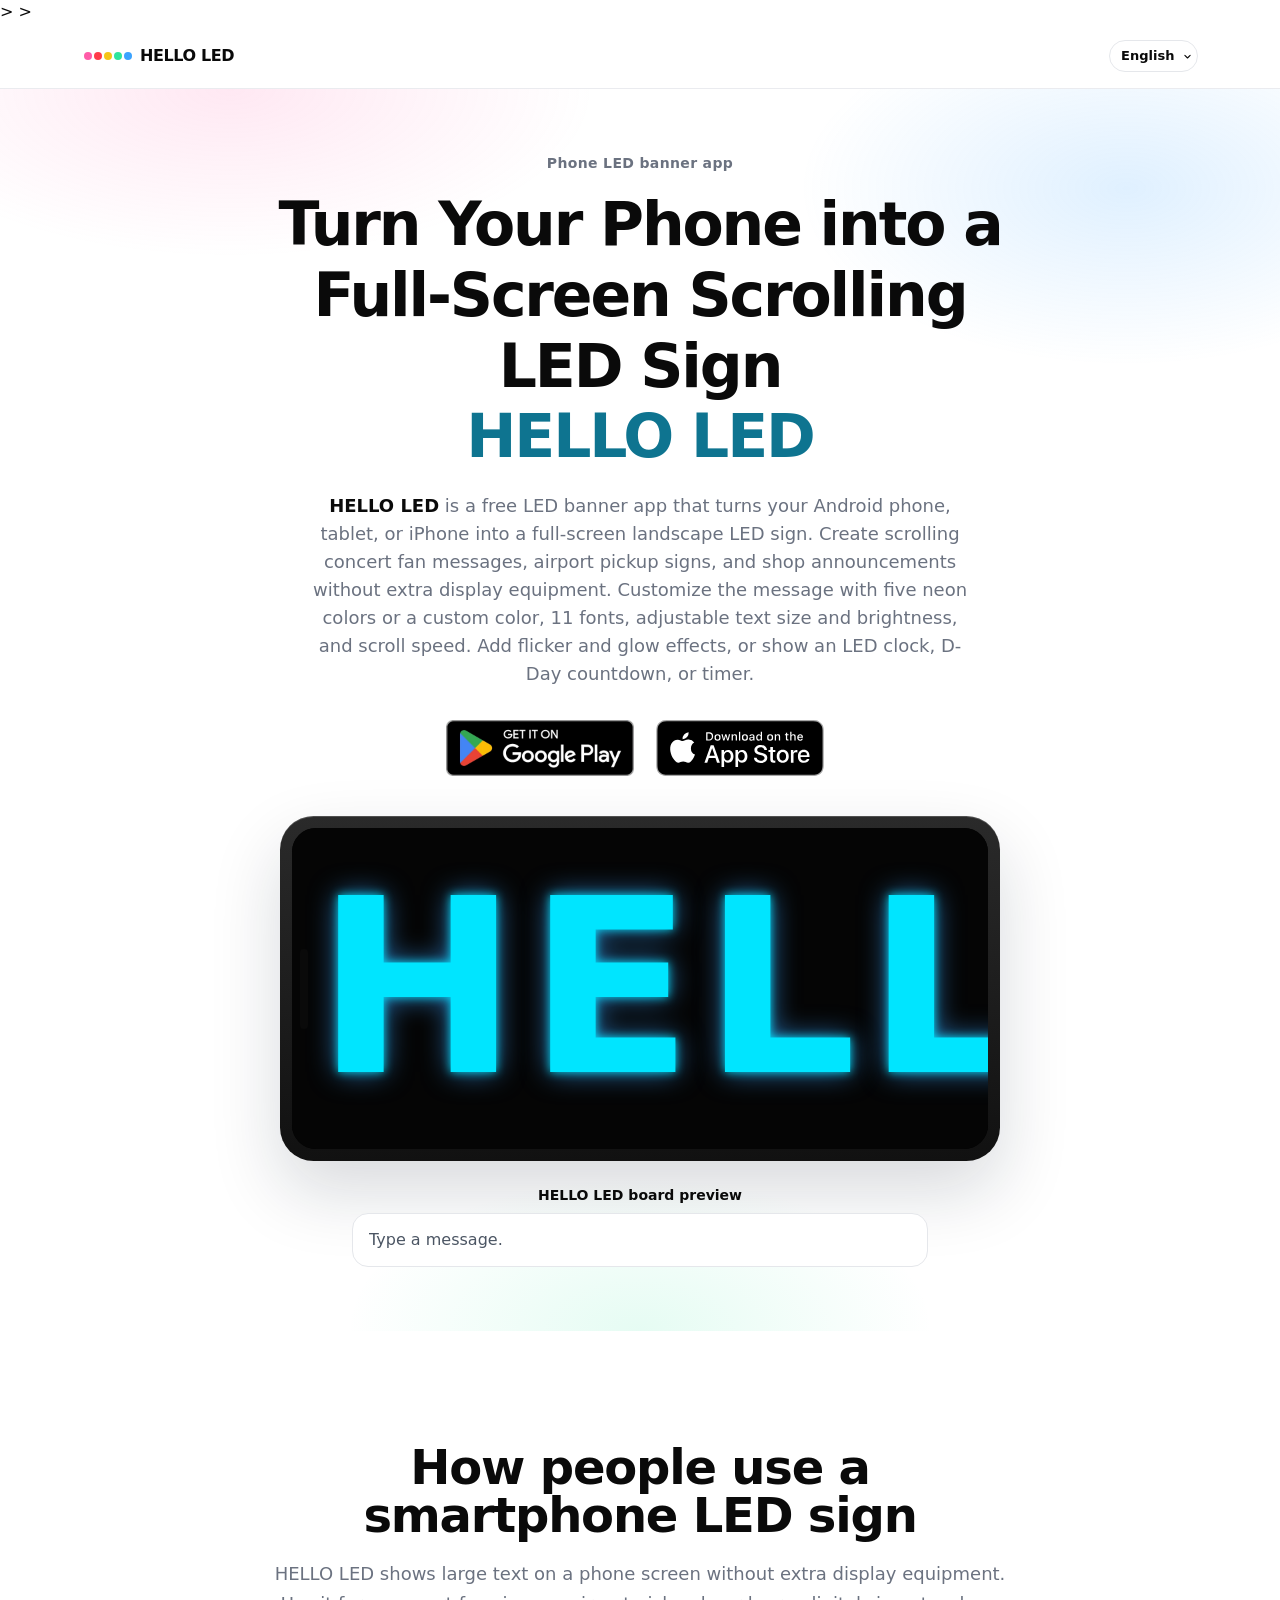
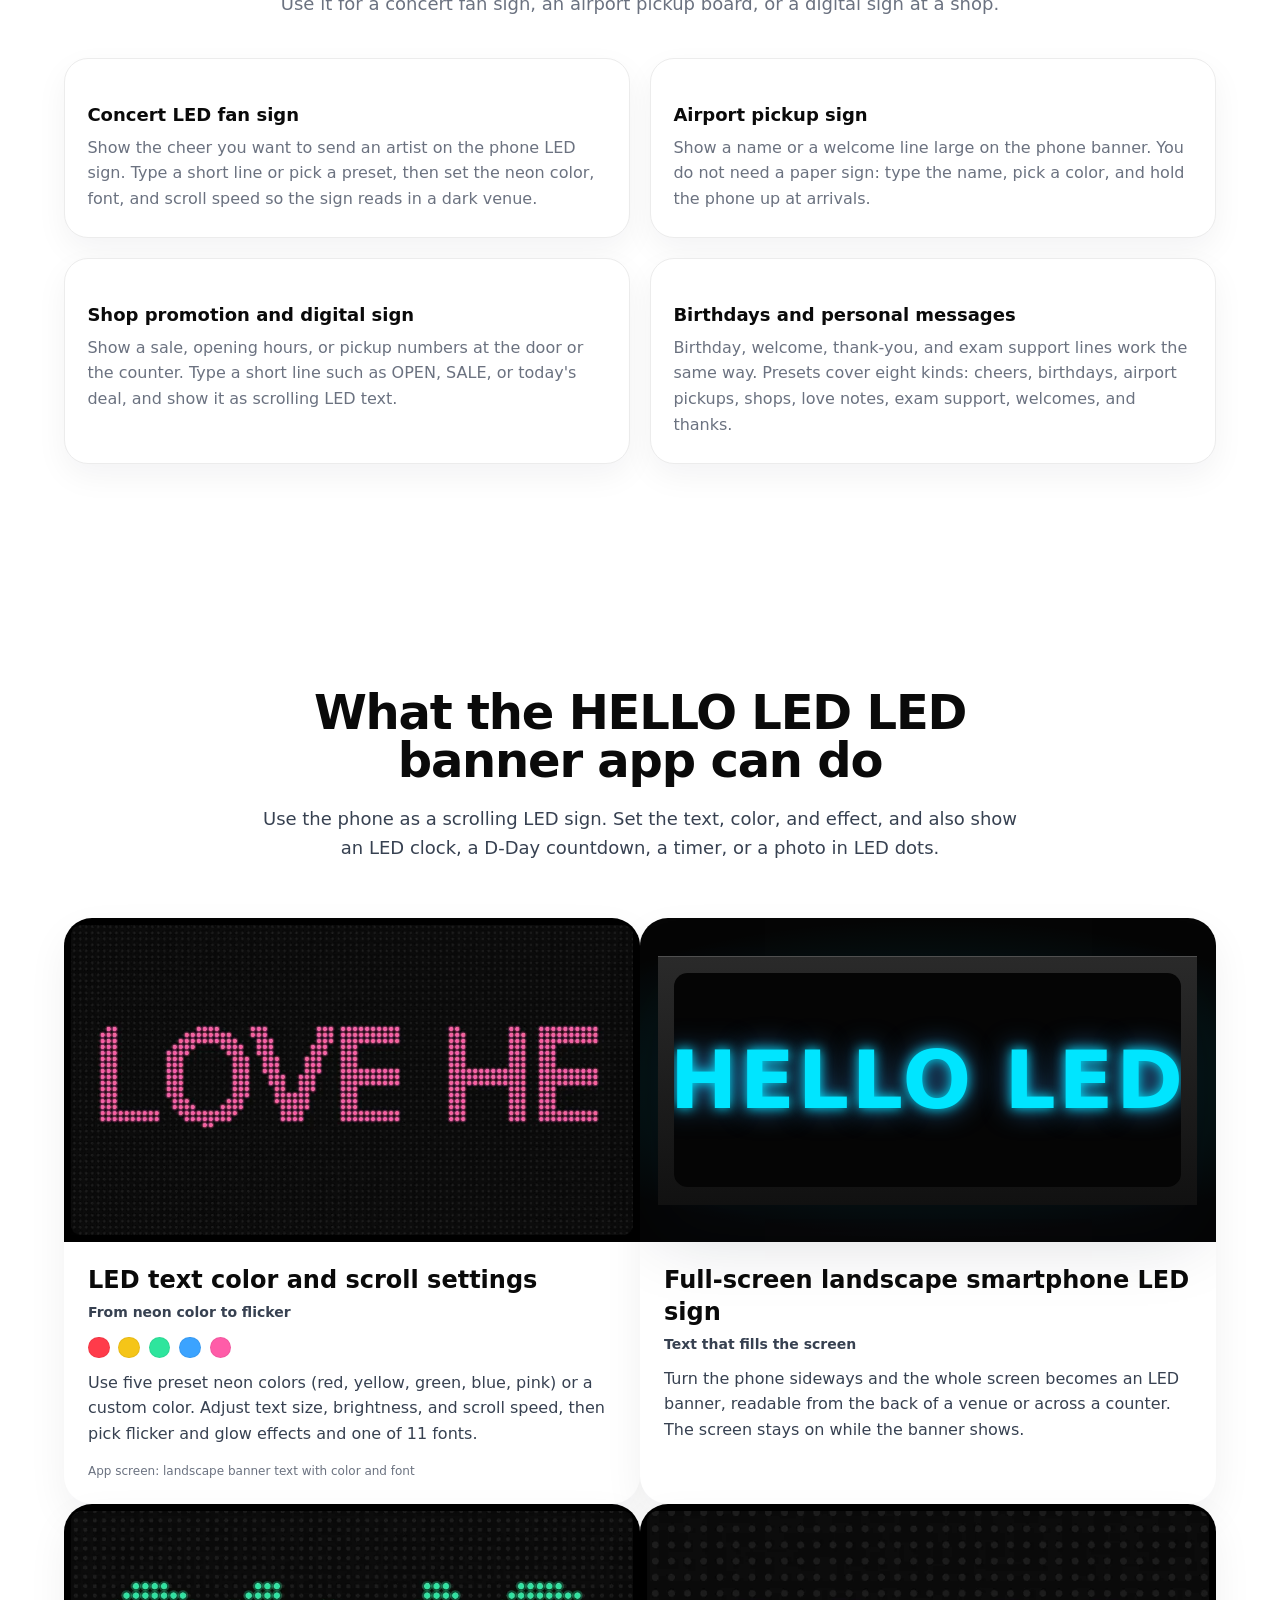
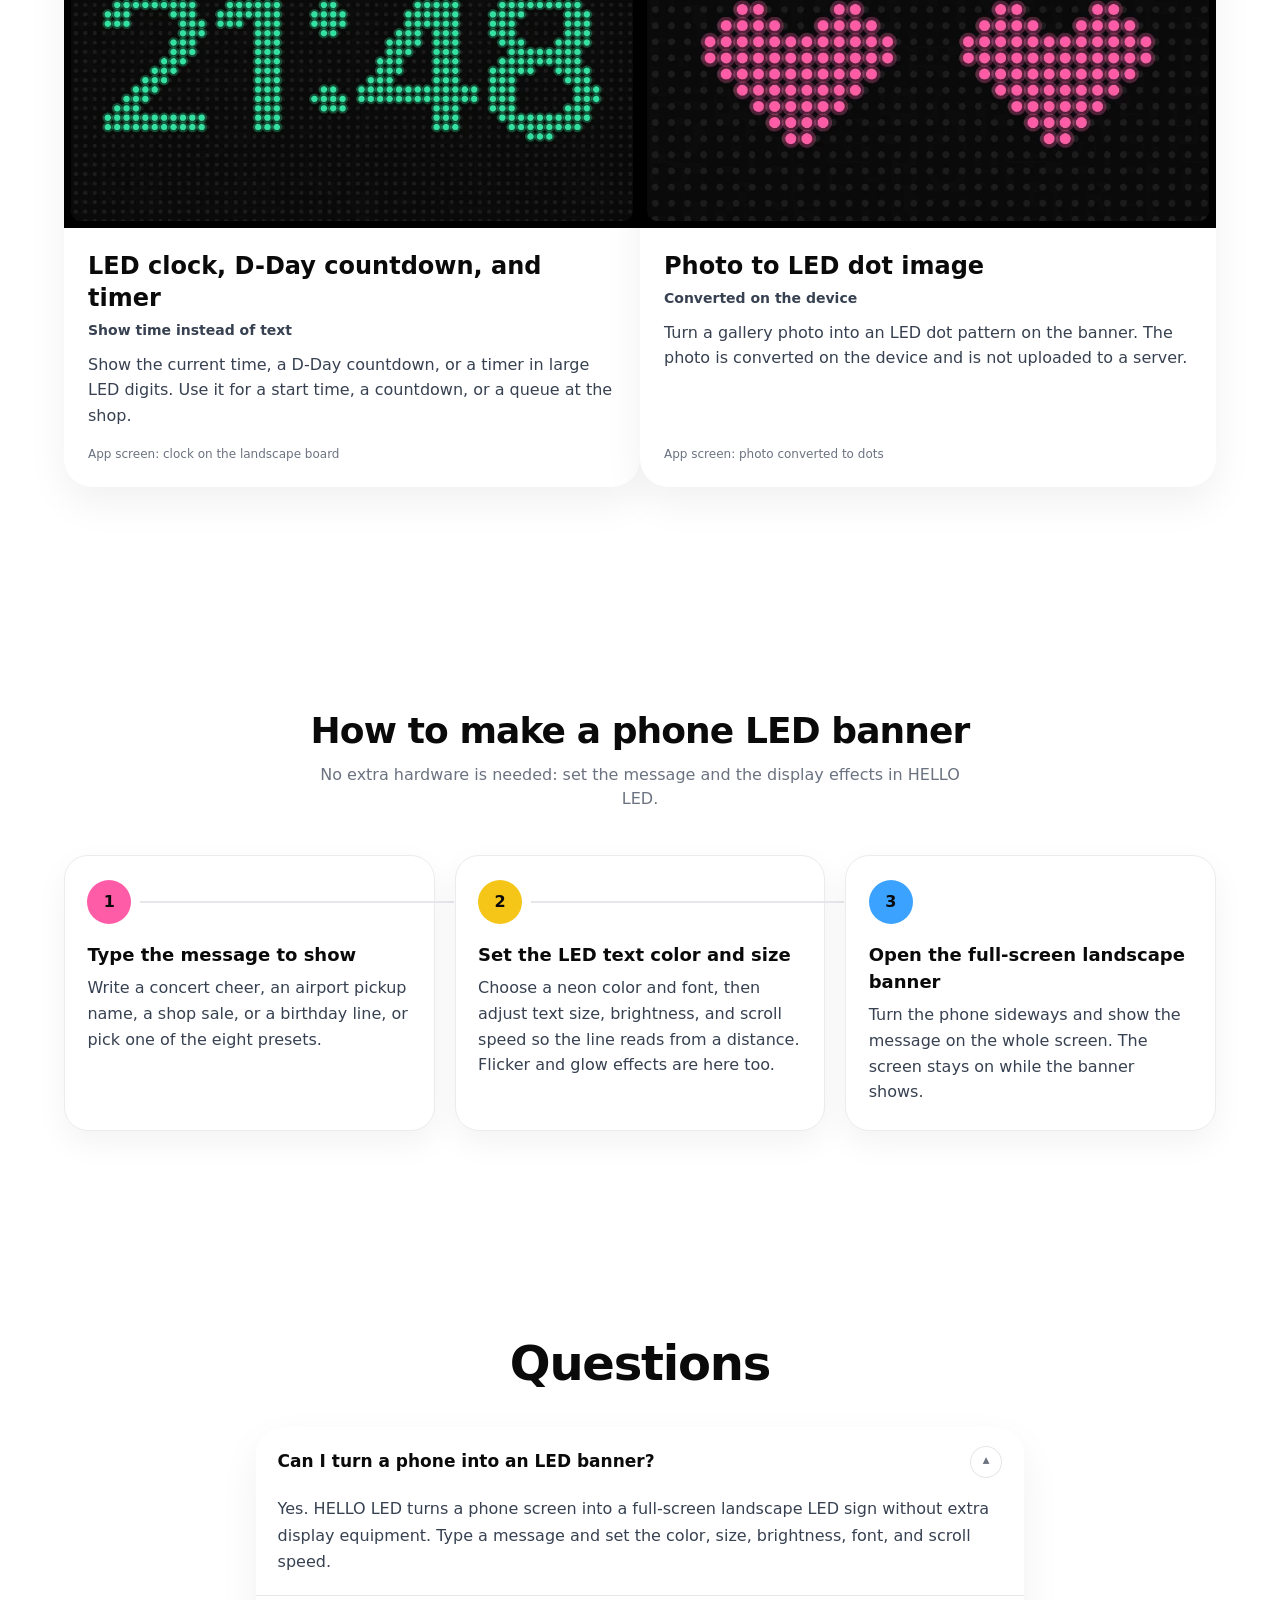
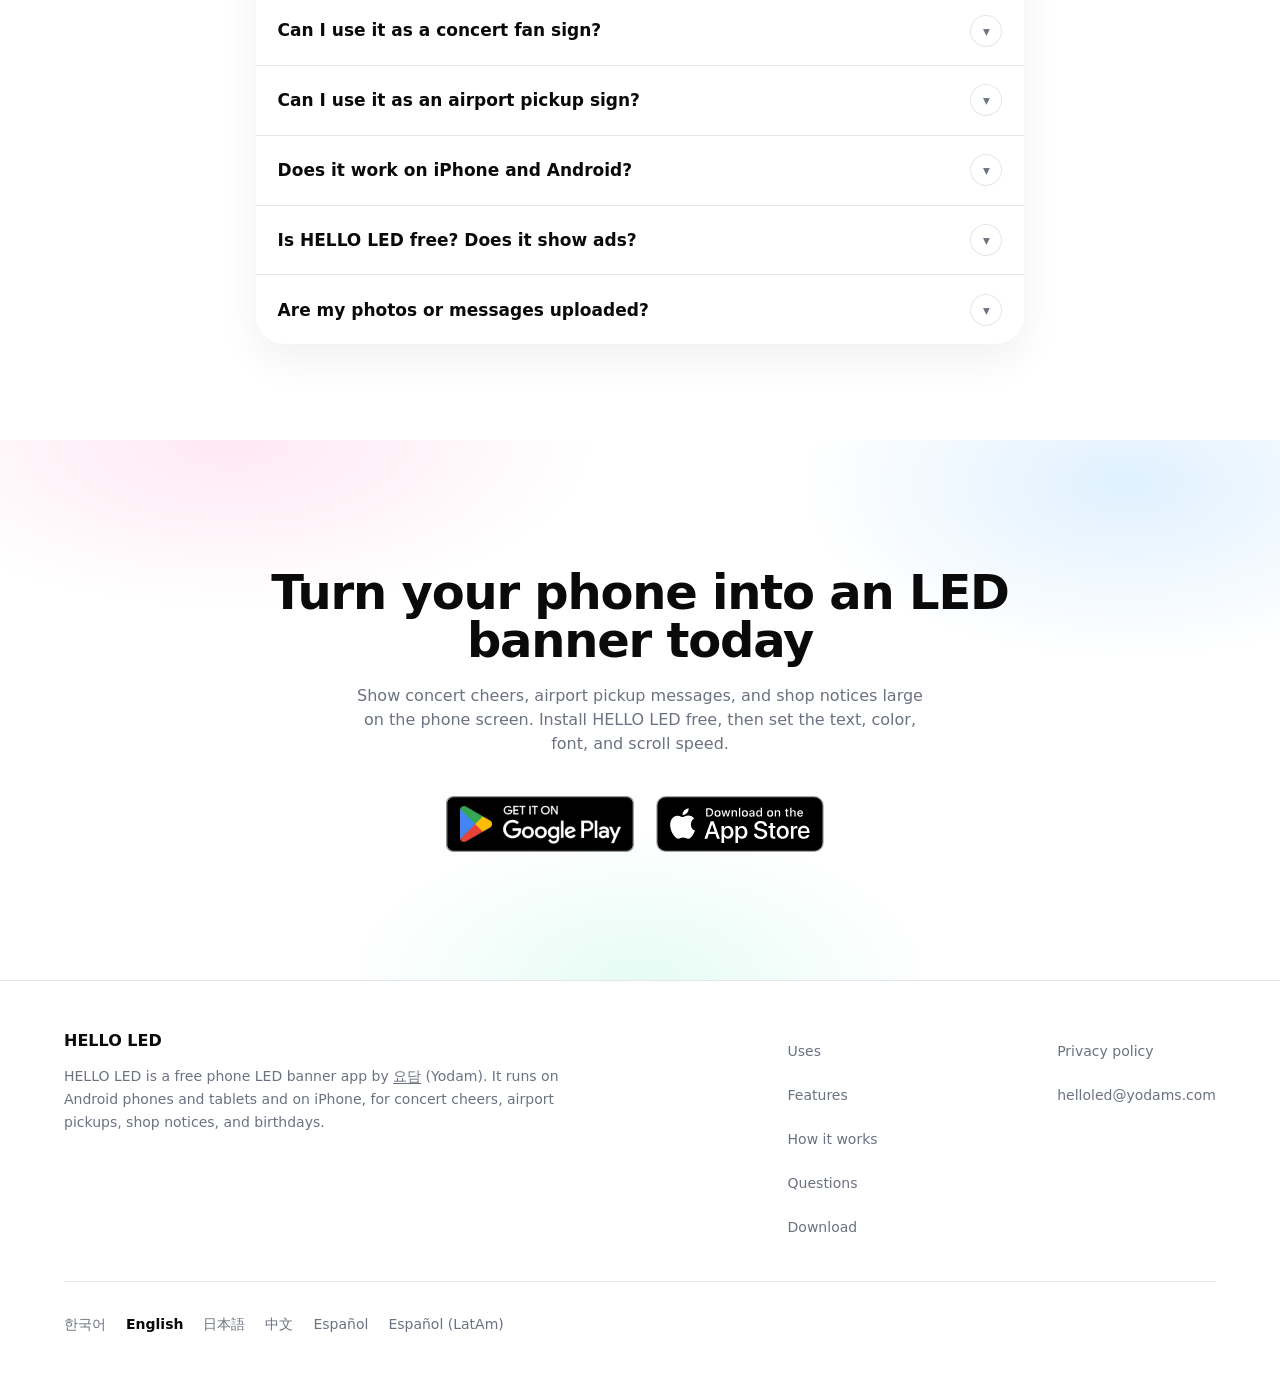
==== commit 93029d5a: "Turn use-case cards into neon LED mocks, restyle the footer, and trim FAQ schema. Co-authored-by: Cu" ====
--- a/en/index.html
+++ b/en/index.html
@@ -295,7 +295,7 @@
     }
     @media (min-width: 768px) {
       .how-list { grid-template-columns: repeat(3, 1fr); gap: 1.25rem; }
-      .how-step:not(:last-child)::after {
+      .how-list .how-step:not(:last-child)::after {
         content: "";
         position: absolute;
         top: 2.85rem;
@@ -635,30 +635,6 @@
         },
         {
           "@type": "Question",
-          "name": "Can the text scroll on a phone?",
-          "acceptedAnswer": {
-            "@type": "Answer",
-            "text": "Yes. HELLO LED shows your message as a scrolling LED banner. Set the scroll speed and change the text color, size, and font too."
-          }
-        },
-        {
-          "@type": "Question",
-          "name": "Can I show a clock, D-Day, or timer?",
-          "acceptedAnswer": {
-            "@type": "Answer",
-            "text": "Yes. Show the current time, a D-Day countdown, or a timer in large LED digits. Use it as a digital clock for a start time or the time left."
-          }
-        },
-        {
-          "@type": "Question",
-          "name": "Can I convert a photo into LED dots?",
-          "acceptedAnswer": {
-            "@type": "Answer",
-            "text": "Yes. A gallery photo becomes an LED dot pattern on the banner. The conversion runs on the device, so the photo is not uploaded to a server."
-          }
-        },
-        {
-          "@type": "Question",
           "name": "Does it work on iPhone and Android?",
           "acceptedAnswer": {
             "@type": "Answer",
@@ -675,34 +651,10 @@
         },
         {
           "@type": "Question",
-          "name": "Can I save several messages or play them in order?",
-          "acceptedAnswer": {
-            "@type": "Answer",
-            "text": "Yes. Save favorites and play up to 8 messages in order. The screen stays on while the banner shows."
-          }
-        },
-        {
-          "@type": "Question",
           "name": "Are my photos or messages uploaded?",
           "acceptedAnswer": {
             "@type": "Answer",
             "text": "No. Photo-to-dot conversion runs on the device, and messages and settings stay on the phone. Matching messages between HELLO LED devices on the same Wi-Fi also uses no external server."
-          }
-        },
-        {
-          "@type": "Question",
-          "name": "Can I sync messages with another phone?",
-          "acceptedAnswer": {
-            "@type": "Answer",
-            "text": "Yes. HELLO LED apps on the same Wi-Fi can match messages. This also needs no external server."
-          }
-        },
-        {
-          "@type": "Question",
-          "name": "Does it have an Android home screen widget?",
-          "acceptedAnswer": {
-            "@type": "Answer",
-            "text": "Yes. The Android home screen widget shows a saved message. The widget is available on Android only."
           }
         }
       ]
@@ -999,27 +951,6 @@
           </details>
           <details class="reveal">
             <summary class="flex cursor-pointer items-center justify-between gap-4 text-left focus-visible:outline focus-visible:outline-2 focus-visible:outline-offset-2 focus-visible:outline-gray-700">
-              <h3 data-i18n="faq4q">Can the text scroll on a phone?</h3>
-              <span class="faq-chevron shrink-0 text-muted transition-transform" aria-hidden="true">▾</span>
-            </summary>
-            <p class="text-muted" data-i18n="faq4a">Yes. HELLO LED shows your message as a scrolling LED banner. Set the scroll speed and change the text color, size, and font too.</p>
-          </details>
-          <details class="reveal">
-            <summary class="flex cursor-pointer items-center justify-between gap-4 text-left focus-visible:outline focus-visible:outline-2 focus-visible:outline-offset-2 focus-visible:outline-gray-700">
-              <h3 data-i18n="faq5q">Can I show a clock, D-Day, or timer?</h3>
-              <span class="faq-chevron shrink-0 text-muted transition-transform" aria-hidden="true">▾</span>
-            </summary>
-            <p class="text-muted" data-i18n="faq5a">Yes. Show the current time, a D-Day countdown, or a timer in large LED digits. Use it as a digital clock for a start time or the time left.</p>
-          </details>
-          <details class="reveal">
-            <summary class="flex cursor-pointer items-center justify-between gap-4 text-left focus-visible:outline focus-visible:outline-2 focus-visible:outline-offset-2 focus-visible:outline-gray-700">
-              <h3 data-i18n="faq6q">Can I convert a photo into LED dots?</h3>
-              <span class="faq-chevron shrink-0 text-muted transition-transform" aria-hidden="true">▾</span>
-            </summary>
-            <p class="text-muted" data-i18n="faq6a">Yes. A gallery photo becomes an LED dot pattern on the banner. The conversion runs on the device, so the photo is not uploaded to a server.</p>
-          </details>
-          <details class="reveal">
-            <summary class="flex cursor-pointer items-center justify-between gap-4 text-left focus-visible:outline focus-visible:outline-2 focus-visible:outline-offset-2 focus-visible:outline-gray-700">
               <h3 data-i18n="faq7q">Does it work on iPhone and Android?</h3>
               <span class="faq-chevron shrink-0 text-muted transition-transform" aria-hidden="true">▾</span>
             </summary>
@@ -1034,31 +965,10 @@
           </details>
           <details class="reveal">
             <summary class="flex cursor-pointer items-center justify-between gap-4 text-left focus-visible:outline focus-visible:outline-2 focus-visible:outline-offset-2 focus-visible:outline-gray-700">
-              <h3 data-i18n="faq9q">Can I save several messages or play them in order?</h3>
-              <span class="faq-chevron shrink-0 text-muted transition-transform" aria-hidden="true">▾</span>
-            </summary>
-            <p class="text-muted" data-i18n="faq9a">Yes. Save favorites and play up to 8 messages in order. The screen stays on while the banner shows.</p>
-          </details>
-          <details class="reveal">
-            <summary class="flex cursor-pointer items-center justify-between gap-4 text-left focus-visible:outline focus-visible:outline-2 focus-visible:outline-offset-2 focus-visible:outline-gray-700">
               <h3 data-i18n="faq10q">Are my photos or messages uploaded?</h3>
               <span class="faq-chevron shrink-0 text-muted transition-transform" aria-hidden="true">▾</span>
             </summary>
             <p class="text-muted" data-i18n="faq10a">No. Photo-to-dot conversion runs on the device, and messages and settings stay on the phone. Matching messages between HELLO LED devices on the same Wi-Fi also uses no external server.</p>
-          </details>
-          <details class="reveal">
-            <summary class="flex cursor-pointer items-center justify-between gap-4 text-left focus-visible:outline focus-visible:outline-2 focus-visible:outline-offset-2 focus-visible:outline-gray-700">
-              <h3 data-i18n="faq11q">Can I sync messages with another phone?</h3>
-              <span class="faq-chevron shrink-0 text-muted transition-transform" aria-hidden="true">▾</span>
-            </summary>
-            <p class="text-muted" data-i18n="faq11a">Yes. HELLO LED apps on the same Wi-Fi can match messages. This also needs no external server.</p>
-          </details>
-        <details class="reveal">
-            <summary class="flex cursor-pointer items-center justify-between gap-4 text-left focus-visible:outline focus-visible:outline-2 focus-visible:outline-offset-2 focus-visible:outline-gray-700">
-              <h3 data-i18n="faq12q">Does it have an Android home screen widget?</h3>
-              <span class="faq-chevron shrink-0 text-muted transition-transform" aria-hidden="true">▾</span>
-            </summary>
-            <p class="text-muted" data-i18n="faq12a">Yes. The Android home screen widget shows a saved message. The widget is available on Android only.</p>
           </details>
         </div>
         </div>
@@ -1104,25 +1014,25 @@
     </section>
   </main>
 
-  <footer class="border-t border-line px-5 pb-10 pt-10">
-    <div class="mx-auto flex max-w-6xl flex-col gap-4 text-sm text-muted sm:flex-row sm:items-start sm:justify-between">
-      <div>
-        <p class="font-bold text-ink" lang="en">HELLO LED</p>
-        <p class="mt-2" data-i18n-html="publisherLine"><span lang="en">HELLO LED</span> is a free phone LED banner app by <a href="https://yodams.com/" lang="ko">요담</a> (Yodam). It runs on Android phones and tablets and on iPhone, for concert cheers, airport pickups, shop notices, and birthdays.</p>
+  <footer class="site-footer border-t border-line text-sm text-muted">
+    <div class="site-footer-grid">
+      <div class="site-footer-brand">
+        <p class="text-base font-bold text-ink" lang="en">HELLO LED</p>
+        <p class="mt-3 leading-relaxed" data-i18n-html="publisherLine"><span lang="en">HELLO LED</span> is a free phone LED banner app by <a href="https://yodams.com/" lang="ko">요담</a> (Yodam). It runs on Android phones and tablets and on iPhone, for concert cheers, airport pickups, shop notices, and birthdays.</p>
       </div>
-      <div class="flex flex-wrap gap-4">
-        <a class="inline-flex min-h-11 items-center hover:text-ink focus-visible:outline focus-visible:outline-2 focus-visible:outline-offset-2 focus-visible:outline-gray-700" href="/en/privacy.html" data-privacy-link data-i18n="privacyLink">Privacy policy</a>
-        <a class="inline-flex min-h-11 items-center hover:text-ink focus-visible:outline focus-visible:outline-2 focus-visible:outline-offset-2 focus-visible:outline-gray-700" href="mailto:helloled@yodams.com">helloled@yodams.com</a>
-      </div>
-    </div>
-    <nav class="mx-auto mt-6 flex max-w-6xl flex-wrap gap-x-4 text-sm" aria-label="On this page" data-i18n-aria="navSections">
+      <nav class="site-footer-links" aria-label="On this page" data-i18n-aria="navSections">
       <a class="inline-flex min-h-11 items-center hover:text-ink focus-visible:outline focus-visible:outline-2 focus-visible:outline-offset-2 focus-visible:outline-gray-700" href="#uses" data-i18n="navUses">Uses</a>
       <a class="inline-flex min-h-11 items-center hover:text-ink focus-visible:outline focus-visible:outline-2 focus-visible:outline-offset-2 focus-visible:outline-gray-700" href="#features" data-i18n="navFeatures">Features</a>
       <a class="inline-flex min-h-11 items-center hover:text-ink focus-visible:outline focus-visible:outline-2 focus-visible:outline-offset-2 focus-visible:outline-gray-700" href="#how" data-i18n="navHow">How it works</a>
       <a class="inline-flex min-h-11 items-center hover:text-ink focus-visible:outline focus-visible:outline-2 focus-visible:outline-offset-2 focus-visible:outline-gray-700" href="#qa" data-i18n="navFaq">Questions</a>
       <a class="inline-flex min-h-11 items-center hover:text-ink focus-visible:outline focus-visible:outline-2 focus-visible:outline-offset-2 focus-visible:outline-gray-700" href="#download" data-i18n="download">Download</a>
     </nav>
-    <nav class="mx-auto mt-6 flex max-w-6xl flex-wrap gap-4 text-sm text-muted" aria-label="Languages" data-i18n-aria="langLinksLabel">
+      <div class="site-footer-links">
+        <a class="inline-flex min-h-11 items-center hover:text-ink focus-visible:outline focus-visible:outline-2 focus-visible:outline-offset-2 focus-visible:outline-gray-700" href="/en/privacy.html" data-privacy-link data-i18n="privacyLink">Privacy policy</a>
+        <a class="inline-flex min-h-11 items-center hover:text-ink focus-visible:outline focus-visible:outline-2 focus-visible:outline-offset-2 focus-visible:outline-gray-700" href="mailto:helloled@yodams.com">helloled@yodams.com</a>
+      </div>
+    </div>
+    <nav class="site-footer-langs" aria-label="Languages" data-i18n-aria="langLinksLabel">
       <a class="inline-flex min-h-11 items-center hover:text-ink focus-visible:outline focus-visible:outline-2 focus-visible:outline-offset-2 focus-visible:outline-gray-700" data-lang="ko" href="https://helloled.yodams.com/">한국어</a>
       <a class="inline-flex min-h-11 items-center font-semibold text-ink" data-lang="en" href="https://helloled.yodams.com/en/" aria-current="page">English</a>
       <a class="inline-flex min-h-11 items-center hover:text-ink focus-visible:outline focus-visible:outline-2 focus-visible:outline-offset-2 focus-visible:outline-gray-700" data-lang="ja" href="https://helloled.yodams.com/ja/">日本語</a>
--- a/styles.css
+++ b/styles.css
@@ -1 +1,16 @@
-*,:after,:before{--tw-border-spacing-x:0;--tw-border-spacing-y:0;--tw-translate-x:0;--tw-translate-y:0;--tw-rotate:0;--tw-skew-x:0;--tw-skew-y:0;--tw-scale-x:1;--tw-scale-y:1;--tw-pan-x: ;--tw-pan-y: ;--tw-pinch-zoom: ;--tw-scroll-snap-strictness:proximity;--tw-gradient-from-position: ;--tw-gradient-via-position: ;--tw-gradient-to-position: ;--tw-ordinal: ;--tw-slashed-zero: ;--tw-numeric-figure: ;--tw-numeric-spacing: ;--tw-numeric-fraction: ;--tw-ring-inset: ;--tw-ring-offset-width:0px;--tw-ring-offset-color:#fff;--tw-ring-color:rgba(59,130,246,.5);--tw-ring-offset-shadow:0 0 #0000;--tw-ring-shadow:0 0 #0000;--tw-shadow:0 0 #0000;--tw-shadow-colored:0 0 #0000;--tw-blur: ;--tw-brightness: ;--tw-contrast: ;--tw-grayscale: ;--tw-hue-rotate: ;--tw-invert: ;--tw-saturate: ;--tw-sepia: ;--tw-drop-shadow: ;--tw-backdrop-blur: ;--tw-backdrop-brightness: ;--tw-backdrop-contrast: ;--tw-backdrop-grayscale: ;--tw-backdrop-hue-rotate: ;--tw-backdrop-invert: ;--tw-backdrop-opacity: ;--tw-backdrop-saturate: ;--tw-backdrop-sepia: ;--tw-contain-size: ;--tw-contain-layout: ;--tw-contain-paint: ;--tw-contain-style: }::backdrop{--tw-border-spacing-x:0;--tw-border-spacing-y:0;--tw-translate-x:0;--tw-translate-y:0;--tw-rotate:0;--tw-skew-x:0;--tw-skew-y:0;--tw-scale-x:1;--tw-scale-y:1;--tw-pan-x: ;--tw-pan-y: ;--tw-pinch-zoom: ;--tw-scroll-snap-strictness:proximity;--tw-gradient-from-position: ;--tw-gradient-via-position: ;--tw-gradient-to-position: ;--tw-ordinal: ;--tw-slashed-zero: ;--tw-numeric-figure: ;--tw-numeric-spacing: ;--tw-numeric-fraction: ;--tw-ring-inset: ;--tw-ring-offset-width:0px;--tw-ring-offset-color:#fff;--tw-ring-color:rgba(59,130,246,.5);--tw-ring-offset-shadow:0 0 #0000;--tw-ring-shadow:0 0 #0000;--tw-shadow:0 0 #0000;--tw-shadow-colored:0 0 #0000;--tw-blur: ;--tw-brightness: ;--tw-contrast: ;--tw-grayscale: ;--tw-hue-rotate: ;--tw-invert: ;--tw-saturate: ;--tw-sepia: ;--tw-drop-shadow: ;--tw-backdrop-blur: ;--tw-backdrop-brightness: ;--tw-backdrop-contrast: ;--tw-backdrop-grayscale: ;--tw-backdrop-hue-rotate: ;--tw-backdrop-invert: ;--tw-backdrop-opacity: ;--tw-backdrop-saturate: ;--tw-backdrop-sepia: ;--tw-contain-size: ;--tw-contain-layout: ;--tw-contain-paint: ;--tw-contain-style: }/*! tailwindcss v3.4.17 | MIT License | https://tailwindcss.com*/*,:after,:before{box-sizing:border-box;border:0 solid #e5e7eb}:after,:before{--tw-content:""}:host,html{line-height:1.5;-webkit-text-size-adjust:100%;-moz-tab-size:4;-o-tab-size:4;tab-size:4;font-family:Apple SD Gothic Neo,Malgun Gothic,Noto Sans KR,system-ui,sans-serif;font-feature-settings:normal;font-variation-settings:normal;-webkit-tap-highlight-color:transparent}body{margin:0;line-height:inherit}hr{height:0;color:inherit;border-top-width:1px}abbr:where([title]){-webkit-text-decoration:underline dotted;text-decoration:underline dotted}h1,h2,h3,h4,h5,h6{font-size:inherit;font-weight:inherit}a{color:inherit;text-decoration:inherit}b,strong{font-weight:bolder}code,kbd,pre,samp{font-family:ui-monospace,SFMono-Regular,Menlo,Monaco,Consolas,Liberation Mono,Courier New,monospace;font-feature-settings:normal;font-variation-settings:normal;font-size:1em}small{font-size:80%}sub,sup{font-size:75%;line-height:0;position:relative;vertical-align:baseline}sub{bottom:-.25em}sup{top:-.5em}table{text-indent:0;border-color:inherit;border-collapse:collapse}button,input,optgroup,select,textarea{font-family:inherit;font-feature-settings:inherit;font-variation-settings:inherit;font-size:100%;font-weight:inherit;line-height:inherit;letter-spacing:inherit;color:inherit;margin:0;padding:0}button,select{text-transform:none}button,input:where([type=button]),input:where([type=reset]),input:where([type=submit]){-webkit-appearance:button;background-color:transparent;background-image:none}:-moz-focusring{outline:auto}:-moz-ui-invalid{box-shadow:none}progress{vertical-align:baseline}::-webkit-inner-spin-button,::-webkit-outer-spin-button{height:auto}[type=search]{-webkit-appearance:textfield;outline-offset:-2px}::-webkit-search-decoration{-webkit-appearance:none}::-webkit-file-upload-button{-webkit-appearance:button;font:inherit}summary{display:list-item}blockquote,dd,dl,figure,h1,h2,h3,h4,h5,h6,hr,p,pre{margin:0}fieldset{margin:0}fieldset,legend{padding:0}menu,ol,ul{list-style:none;margin:0;padding:0}dialog{padding:0}textarea{resize:vertical}input::-moz-placeholder,textarea::-moz-placeholder{opacity:1;color:#9ca3af}input::placeholder,textarea::placeholder{opacity:1;color:#9ca3af}[role=button],button{cursor:pointer}:disabled{cursor:default}audio,canvas,embed,iframe,img,object,svg,video{display:block;vertical-align:middle}img,video{max-width:100%;height:auto}[hidden]:where(:not([hidden=until-found])){display:none}.sr-only{position:absolute;width:1px;height:1px;padding:0;margin:-1px;overflow:hidden;clip:rect(0,0,0,0);white-space:nowrap;border-width:0}.visible{visibility:visible}.absolute{position:absolute}.relative{position:relative}.sticky{position:sticky}.inset-0{inset:0}.left-2{left:.5rem}.top-0{top:0}.top-1\/2{top:50%}.z-10{z-index:10}.z-50{z-index:50}.mx-auto{margin-left:auto;margin-right:auto}.mb-2{margin-bottom:.5rem}.mb-4{margin-bottom:1rem}.mt-10{margin-top:2.5rem}.mt-14{margin-top:3.5rem}.mt-2{margin-top:.5rem}.mt-3{margin-top:.75rem}.mt-4{margin-top:1rem}.mt-5{margin-top:1.25rem}.mt-6{margin-top:1.5rem}.mt-8{margin-top:2rem}.block{display:block}.flex{display:flex}.inline-flex{display:inline-flex}.grid{display:grid}.hidden{display:none}.h-10{height:2.5rem}.h-14{height:3.5rem}.h-16{height:4rem}.h-2{height:.5rem}.h-8{height:2rem}.min-h-11{min-height:2.75rem}.min-h-14{min-height:3.5rem}.w-1\.5{width:.375rem}.w-10{width:2.5rem}.w-2{width:.5rem}.w-8{width:2rem}.w-auto{width:auto}.w-full{width:100%}.max-w-2xl{max-width:42rem}.max-w-3xl{max-width:48rem}.max-w-6xl{max-width:72rem}.max-w-\[720px\]{max-width:720px}.max-w-xl{max-width:36rem}.shrink-0{flex-shrink:0}.-translate-y-1\/2{--tw-translate-y:-50%}.-translate-y-1\/2,.transform{transform:translate(var(--tw-translate-x),var(--tw-translate-y)) rotate(var(--tw-rotate)) skewX(var(--tw-skew-x)) skewY(var(--tw-skew-y)) scaleX(var(--tw-scale-x)) scaleY(var(--tw-scale-y))}.cursor-pointer{cursor:pointer}.flex-col{flex-direction:column}.flex-wrap{flex-wrap:wrap}.items-center{align-items:center}.justify-center{justify-content:center}.justify-between{justify-content:space-between}.gap-0\.5{gap:.125rem}.gap-1{gap:.25rem}.gap-16{gap:4rem}.gap-2{gap:.5rem}.gap-2\.5{gap:.625rem}.gap-3{gap:.75rem}.gap-4{gap:1rem}.gap-x-4{-moz-column-gap:1rem;column-gap:1rem}.divide-y>:not([hidden])~:not([hidden]){--tw-divide-y-reverse:0;border-top-width:calc(1px*(1 - var(--tw-divide-y-reverse)));border-bottom-width:calc(1px*var(--tw-divide-y-reverse))}.divide-line>:not([hidden])~:not([hidden]){--tw-divide-opacity:1;border-color:rgb(229 231 235/var(--tw-divide-opacity,1))}.overflow-hidden{overflow:hidden}.whitespace-nowrap{white-space:nowrap}.rounded-2xl{border-radius:1rem}.rounded-3xl{border-radius:1.5rem}.rounded-\[1\.35rem\]{border-radius:1.35rem}.rounded-\[1\.75rem\]{border-radius:1.75rem}.rounded-\[1\.85rem\]{border-radius:1.85rem}.rounded-full{border-radius:9999px}.border{border-width:1px}.border-y{border-top-width:1px}.border-b,.border-y{border-bottom-width:1px}.border-t{border-top-width:1px}.border-line{--tw-border-opacity:1;border-color:rgb(229 231 235/var(--tw-border-opacity,1))}.border-line\/80{border-color:rgba(229,231,235,.8)}.bg-\[\#050505\]{--tw-bg-opacity:1;background-color:rgb(5 5 5/var(--tw-bg-opacity,1))}.bg-\[\#3BA3FF\]{--tw-bg-opacity:1;background-color:rgb(59 163 255/var(--tw-bg-opacity,1))}.bg-\[\#F5C518\]{--tw-bg-opacity:1;background-color:rgb(245 197 24/var(--tw-bg-opacity,1))}.bg-\[\#FF5CA8\]{--tw-bg-opacity:1;background-color:rgb(255 92 168/var(--tw-bg-opacity,1))}.bg-black{--tw-bg-opacity:1;background-color:rgb(0 0 0/var(--tw-bg-opacity,1))}.bg-neonBlue{--tw-bg-opacity:1;background-color:rgb(59 163 255/var(--tw-bg-opacity,1))}.bg-neonGreen{--tw-bg-opacity:1;background-color:rgb(46 229 157/var(--tw-bg-opacity,1))}.bg-neonPink{--tw-bg-opacity:1;background-color:rgb(255 92 168/var(--tw-bg-opacity,1))}.bg-neonRed{--tw-bg-opacity:1;background-color:rgb(255 59 74/var(--tw-bg-opacity,1))}.bg-neonYellow{--tw-bg-opacity:1;background-color:rgb(245 197 24/var(--tw-bg-opacity,1))}.bg-neutral-950{--tw-bg-opacity:1;background-color:rgb(10 10 10/var(--tw-bg-opacity,1))}.bg-soft{--tw-bg-opacity:1;background-color:rgb(244 244 245/var(--tw-bg-opacity,1))}.bg-white{--tw-bg-opacity:1;background-color:rgb(255 255 255/var(--tw-bg-opacity,1))}.bg-white\/80{background-color:hsla(0,0%,100%,.8)}.p-2\.5{padding:.625rem}.p-6{padding:1.5rem}.px-1{padding-left:.25rem;padding-right:.25rem}.px-3{padding-left:.75rem;padding-right:.75rem}.px-4{padding-left:1rem;padding-right:1rem}.px-5{padding-left:1.25rem;padding-right:1.25rem}.px-6{padding-left:1.5rem;padding-right:1.5rem}.py-16{padding-top:4rem;padding-bottom:4rem}.py-2\.5{padding-top:.625rem;padding-bottom:.625rem}.py-20{padding-top:5rem;padding-bottom:5rem}.py-24{padding-top:6rem;padding-bottom:6rem}.py-3\.5{padding-top:.875rem;padding-bottom:.875rem}.py-4{padding-top:1rem;padding-bottom:1rem}.pb-10{padding-bottom:2.5rem}.pb-12{padding-bottom:3rem}.pb-5{padding-bottom:1.25rem}.pt-10{padding-top:2.5rem}.pt-12{padding-top:3rem}.text-left{text-align:left}.text-center{text-align:center}.text-3xl{font-size:1.875rem;line-height:2.25rem}.text-\[clamp\(2\.15rem\2c 5\.4vw\2c 3\.75rem\)\]{font-size:clamp(2.15rem,5.4vw,3.75rem)}.text-base{font-size:1rem;line-height:1.5rem}.text-lg{font-size:1.125rem;line-height:1.75rem}.text-sm{font-size:.875rem;line-height:1.25rem}.text-xl{font-size:1.25rem;line-height:1.75rem}.text-xs{font-size:.75rem;line-height:1rem}.font-bold{font-weight:700}.font-extrabold{font-weight:800}.font-medium{font-weight:500}.font-semibold{font-weight:600}.leading-\[1\.18\]{line-height:1.18}.leading-relaxed{line-height:1.625}.tracking-\[-0\.035em\]{letter-spacing:-.035em}.tracking-tight{letter-spacing:-.025em}.tracking-wide{letter-spacing:.025em}.text-ink{--tw-text-opacity:1;color:rgb(10 10 10/var(--tw-text-opacity,1))}.text-ink\/70{color:hsla(0,0%,4%,.7)}.text-muted{--tw-text-opacity:1;color:rgb(107 114 128/var(--tw-text-opacity,1))}.underline{text-decoration-line:underline}.antialiased{-webkit-font-smoothing:antialiased;-moz-osx-font-smoothing:grayscale}.shadow-sm{--tw-shadow:0 1px 2px 0 rgba(0,0,0,.05);--tw-shadow-colored:0 1px 2px 0 var(--tw-shadow-color);box-shadow:var(--tw-ring-offset-shadow,0 0 #0000),var(--tw-ring-shadow,0 0 #0000),var(--tw-shadow)}.outline{outline-style:solid}.backdrop-blur-md{--tw-backdrop-blur:blur(12px);-webkit-backdrop-filter:var(--tw-backdrop-blur) var(--tw-backdrop-brightness) var(--tw-backdrop-contrast) var(--tw-backdrop-grayscale) var(--tw-backdrop-hue-rotate) var(--tw-backdrop-invert) var(--tw-backdrop-opacity) var(--tw-backdrop-saturate) var(--tw-backdrop-sepia);backdrop-filter:var(--tw-backdrop-blur) var(--tw-backdrop-brightness) var(--tw-backdrop-contrast) var(--tw-backdrop-grayscale) var(--tw-backdrop-hue-rotate) var(--tw-backdrop-invert) var(--tw-backdrop-opacity) var(--tw-backdrop-saturate) var(--tw-backdrop-sepia)}.transition{transition-property:color,background-color,border-color,text-decoration-color,fill,stroke,opacity,box-shadow,transform,filter,-webkit-backdrop-filter;transition-property:color,background-color,border-color,text-decoration-color,fill,stroke,opacity,box-shadow,transform,filter,backdrop-filter;transition-property:color,background-color,border-color,text-decoration-color,fill,stroke,opacity,box-shadow,transform,filter,backdrop-filter,-webkit-backdrop-filter;transition-timing-function:cubic-bezier(.4,0,.2,1);transition-duration:.15s}.transition-transform{transition-property:transform;transition-timing-function:cubic-bezier(.4,0,.2,1);transition-duration:.15s}.duration-200{transition-duration:.2s}.ease-in-out{transition-timing-function:cubic-bezier(.4,0,.2,1)}.placeholder\:text-neutral-400::-moz-placeholder{--tw-text-opacity:1;color:rgb(163 163 163/var(--tw-text-opacity,1))}.placeholder\:text-neutral-400::placeholder{--tw-text-opacity:1;color:rgb(163 163 163/var(--tw-text-opacity,1))}.hover\:-translate-y-1:hover{--tw-translate-y:-0.25rem;transform:translate(var(--tw-translate-x),var(--tw-translate-y)) rotate(var(--tw-rotate)) skewX(var(--tw-skew-x)) skewY(var(--tw-skew-y)) scaleX(var(--tw-scale-x)) scaleY(var(--tw-scale-y))}.hover\:text-ink:hover{--tw-text-opacity:1;color:rgb(10 10 10/var(--tw-text-opacity,1))}.hover\:shadow-md:hover{--tw-shadow:0 4px 6px -1px rgba(0,0,0,.1),0 2px 4px -2px rgba(0,0,0,.1);--tw-shadow-colored:0 4px 6px -1px var(--tw-shadow-color),0 2px 4px -2px var(--tw-shadow-color);box-shadow:var(--tw-ring-offset-shadow,0 0 #0000),var(--tw-ring-shadow,0 0 #0000),var(--tw-shadow)}.focus\:not-sr-only:focus{position:static;width:auto;height:auto;padding:0;margin:0;overflow:visible;clip:auto;white-space:normal}.focus\:absolute:focus{position:absolute}.focus\:left-4:focus{left:1rem}.focus\:top-4:focus{top:1rem}.focus\:z-\[60\]:focus{z-index:60}.focus\:rounded-full:focus{border-radius:9999px}.focus\:border-ink:focus{--tw-border-opacity:1;border-color:rgb(10 10 10/var(--tw-border-opacity,1))}.focus\:bg-ink:focus{--tw-bg-opacity:1;background-color:rgb(10 10 10/var(--tw-bg-opacity,1))}.focus\:px-4:focus{padding-left:1rem;padding-right:1rem}.focus\:py-2:focus{padding-top:.5rem;padding-bottom:.5rem}.focus\:text-white:focus{--tw-text-opacity:1;color:rgb(255 255 255/var(--tw-text-opacity,1))}.focus\:outline-none:focus{outline:2px solid transparent;outline-offset:2px}.focus\:ring-2:focus{--tw-ring-offset-shadow:var(--tw-ring-inset) 0 0 0 var(--tw-ring-offset-width) var(--tw-ring-offset-color);--tw-ring-shadow:var(--tw-ring-inset) 0 0 0 calc(2px + var(--tw-ring-offset-width)) var(--tw-ring-color);box-shadow:var(--tw-ring-offset-shadow),var(--tw-ring-shadow),var(--tw-shadow,0 0 #0000)}.focus\:ring-ink\/20:focus{--tw-ring-color:hsla(0,0%,4%,.2)}.focus-visible\:outline:focus-visible{outline-style:solid}.focus-visible\:outline-2:focus-visible{outline-width:2px}.focus-visible\:outline-offset-2:focus-visible{outline-offset:2px}.focus-visible\:outline-gray-700:focus-visible{outline-color:#374151}@media (min-width:640px){.sm\:mt-10{margin-top:2.5rem}.sm\:h-20{height:5rem}.sm\:w-2{width:.5rem}.sm\:grid-cols-2{grid-template-columns:repeat(2,minmax(0,1fr))}.sm\:flex-row{flex-direction:row}.sm\:items-start{align-items:flex-start}.sm\:justify-between{justify-content:space-between}.sm\:rounded-\[1\.5rem\]{border-radius:1.5rem}.sm\:rounded-\[1\.6rem\]{border-radius:1.6rem}.sm\:rounded-\[2\.1rem\]{border-radius:2.1rem}.sm\:p-3{padding:.75rem}.sm\:p-7{padding:1.75rem}.sm\:py-24{padding-top:6rem;padding-bottom:6rem}.sm\:py-28{padding-top:7rem;padding-bottom:7rem}.sm\:py-32{padding-top:8rem;padding-bottom:8rem}.sm\:pb-16{padding-bottom:4rem}.sm\:pt-16{padding-top:4rem}.sm\:text-2xl{font-size:1.5rem;line-height:2rem}.sm\:text-4xl{font-size:2.25rem;line-height:2.5rem}.sm\:text-5xl{font-size:3rem;line-height:1}.sm\:text-lg{font-size:1.125rem;line-height:1.75rem}}@media (min-width:768px){.md\:flex{display:flex}.md\:grid-cols-3{grid-template-columns:repeat(3,minmax(0,1fr))}}@media (min-width:1024px){.lg\:grid-cols-3{grid-template-columns:repeat(3,minmax(0,1fr))}.lg\:gap-5{gap:1.25rem}}+*,:after,:before{--tw-border-spacing-x:0;--tw-border-spacing-y:0;--tw-translate-x:0;--tw-translate-y:0;--tw-rotate:0;--tw-skew-x:0;--tw-skew-y:0;--tw-scale-x:1;--tw-scale-y:1;--tw-pan-x: ;--tw-pan-y: ;--tw-pinch-zoom: ;--tw-scroll-snap-strictness:proximity;--tw-gradient-from-position: ;--tw-gradient-via-position: ;--tw-gradient-to-position: ;--tw-ordinal: ;--tw-slashed-zero: ;--tw-numeric-figure: ;--tw-numeric-spacing: ;--tw-numeric-fraction: ;--tw-ring-inset: ;--tw-ring-offset-width:0px;--tw-ring-offset-color:#fff;--tw-ring-color:rgba(59,130,246,.5);--tw-ring-offset-shadow:0 0 #0000;--tw-ring-shadow:0 0 #0000;--tw-shadow:0 0 #0000;--tw-shadow-colored:0 0 #0000;--tw-blur: ;--tw-brightness: ;--tw-contrast: ;--tw-grayscale: ;--tw-hue-rotate: ;--tw-invert: ;--tw-saturate: ;--tw-sepia: ;--tw-drop-shadow: ;--tw-backdrop-blur: ;--tw-backdrop-brightness: ;--tw-backdrop-contrast: ;--tw-backdrop-grayscale: ;--tw-backdrop-hue-rotate: ;--tw-backdrop-invert: ;--tw-backdrop-opacity: ;--tw-backdrop-saturate: ;--tw-backdrop-sepia: ;--tw-contain-size: ;--tw-contain-layout: ;--tw-contain-paint: ;--tw-contain-style: }::backdrop{--tw-border-spacing-x:0;--tw-border-spacing-y:0;--tw-translate-x:0;--tw-translate-y:0;--tw-rotate:0;--tw-skew-x:0;--tw-skew-y:0;--tw-scale-x:1;--tw-scale-y:1;--tw-pan-x: ;--tw-pan-y: ;--tw-pinch-zoom: ;--tw-scroll-snap-strictness:proximity;--tw-gradient-from-position: ;--tw-gradient-via-position: ;--tw-gradient-to-position: ;--tw-ordinal: ;--tw-slashed-zero: ;--tw-numeric-figure: ;--tw-numeric-spacing: ;--tw-numeric-fraction: ;--tw-ring-inset: ;--tw-ring-offset-width:0px;--tw-ring-offset-color:#fff;--tw-ring-color:rgba(59,130,246,.5);--tw-ring-offset-shadow:0 0 #0000;--tw-ring-shadow:0 0 #0000;--tw-shadow:0 0 #0000;--tw-shadow-colored:0 0 #0000;--tw-blur: ;--tw-brightness: ;--tw-contrast: ;--tw-grayscale: ;--tw-hue-rotate: ;--tw-invert: ;--tw-saturate: ;--tw-sepia: ;--tw-drop-shadow: ;--tw-backdrop-blur: ;--tw-backdrop-brightness: ;--tw-backdrop-contrast: ;--tw-backdrop-grayscale: ;--tw-backdrop-hue-rotate: ;--tw-backdrop-invert: ;--tw-backdrop-opacity: ;--tw-backdrop-saturate: ;--tw-backdrop-sepia: ;--tw-contain-size: ;--tw-contain-layout: ;--tw-contain-paint: ;--tw-contain-style: }/*! tailwindcss v3.4.17 | MIT License | https://tailwindcss.com*/*,:after,:before{box-sizing:border-box;border:0 solid #e5e7eb}:after,:before{--tw-content:""}:host,html{line-height:1.5;-webkit-text-size-adjust:100%;-moz-tab-size:4;-o-tab-size:4;tab-size:4;font-family:Apple SD Gothic Neo,Malgun Gothic,Noto Sans KR,system-ui,sans-serif;font-feature-settings:normal;font-variation-settings:normal;-webkit-tap-highlight-color:transparent}body{margin:0;line-height:inherit}hr{height:0;color:inherit;border-top-width:1px}abbr:where([title]){-webkit-text-decoration:underline dotted;text-decoration:underline dotted}h1,h2,h3,h4,h5,h6{font-size:inherit;font-weight:inherit}a{color:inherit;text-decoration:inherit}b,strong{font-weight:bolder}code,kbd,pre,samp{font-family:ui-monospace,SFMono-Regular,Menlo,Monaco,Consolas,Liberation Mono,Courier New,monospace;font-feature-settings:normal;font-variation-settings:normal;font-size:1em}small{font-size:80%}sub,sup{font-size:75%;line-height:0;position:relative;vertical-align:baseline}sub{bottom:-.25em}sup{top:-.5em}table{text-indent:0;border-color:inherit;border-collapse:collapse}button,input,optgroup,select,textarea{font-family:inherit;font-feature-settings:inherit;font-variation-settings:inherit;font-size:100%;font-weight:inherit;line-height:inherit;letter-spacing:inherit;color:inherit;margin:0;padding:0}button,select{text-transform:none}button,input:where([type=button]),input:where([type=reset]),input:where([type=submit]){-webkit-appearance:button;background-color:transparent;background-image:none}:-moz-focusring{outline:auto}:-moz-ui-invalid{box-shadow:none}progress{vertical-align:baseline}::-webkit-inner-spin-button,::-webkit-outer-spin-button{height:auto}[type=search]{-webkit-appearance:textfield;outline-offset:-2px}::-webkit-search-decoration{-webkit-appearance:none}::-webkit-file-upload-button{-webkit-appearance:button;font:inherit}summary{display:list-item}blockquote,dd,dl,figure,h1,h2,h3,h4,h5,h6,hr,p,pre{margin:0}fieldset{margin:0}fieldset,legend{padding:0}menu,ol,ul{list-style:none;margin:0;padding:0}dialog{padding:0}textarea{resize:vertical}input::-moz-placeholder,textarea::-moz-placeholder{opacity:1;color:#9ca3af}input::placeholder,textarea::placeholder{opacity:1;color:#9ca3af}[role=button],button{cursor:pointer}:disabled{cursor:default}audio,canvas,embed,iframe,img,object,svg,video{display:block;vertical-align:middle}img,video{max-width:100%;height:auto}[hidden]:where(:not([hidden=until-found])){display:none}.sr-only{position:absolute;width:1px;height:1px;padding:0;margin:-1px;overflow:hidden;clip:rect(0,0,0,0);white-space:nowrap;border-width:0}.visible{visibility:visible}.absolute{position:absolute}.relative{position:relative}.sticky{position:sticky}.inset-0{inset:0}.left-2{left:.5rem}.top-0{top:0}.top-1\/2{top:50%}.z-10{z-index:10}.z-50{z-index:50}.mx-auto{margin-left:auto;margin-right:auto}.mb-2{margin-bottom:.5rem}.mb-4{margin-bottom:1rem}.mt-10{margin-top:2.5rem}.mt-14{margin-top:3.5rem}.mt-2{margin-top:.5rem}.mt-3{margin-top:.75rem}.mt-4{margin-top:1rem}.mt-5{margin-top:1.25rem}.mt-6{margin-top:1.5rem}.mt-8{margin-top:2rem}.block{display:block}.flex{display:flex}.inline-flex{display:inline-flex}.grid{display:grid}.hidden{display:none}.h-10{height:2.5rem}.h-14{height:3.5rem}.h-16{height:4rem}.h-2{height:.5rem}.h-8{height:2rem}.min-h-11{min-height:2.75rem}.min-h-14{min-height:3.5rem}.w-1\.5{width:.375rem}.w-10{width:2.5rem}.w-2{width:.5rem}.w-8{width:2rem}.w-auto{width:auto}.w-full{width:100%}.max-w-2xl{max-width:42rem}.max-w-3xl{max-width:48rem}.max-w-6xl{max-width:72rem}.max-w-\[720px\]{max-width:720px}.max-w-xl{max-width:36rem}.shrink-0{flex-shrink:0}.-translate-y-1\/2{--tw-translate-y:-50%}.-translate-y-1\/2,.transform{transform:translate(var(--tw-translate-x),var(--tw-translate-y)) rotate(var(--tw-rotate)) skewX(var(--tw-skew-x)) skewY(var(--tw-skew-y)) scaleX(var(--tw-scale-x)) scaleY(var(--tw-scale-y))}.cursor-pointer{cursor:pointer}.flex-col{flex-direction:column}.flex-wrap{flex-wrap:wrap}.items-center{align-items:center}.justify-center{justify-content:center}.justify-between{justify-content:space-between}.gap-0\.5{gap:.125rem}.gap-1{gap:.25rem}.gap-16{gap:4rem}.gap-2{gap:.5rem}.gap-2\.5{gap:.625rem}.gap-3{gap:.75rem}.gap-4{gap:1rem}.gap-x-4{-moz-column-gap:1rem;column-gap:1rem}.divide-y>:not([hidden])~:not([hidden]){--tw-divide-y-reverse:0;border-top-width:calc(1px*(1 - var(--tw-divide-y-reverse)));border-bottom-width:calc(1px*var(--tw-divide-y-reverse))}.divide-line>:not([hidden])~:not([hidden]){--tw-divide-opacity:1;border-color:rgb(229 231 235/var(--tw-divide-opacity,1))}.overflow-hidden{overflow:hidden}.whitespace-nowrap{white-space:nowrap}.rounded-2xl{border-radius:1rem}.rounded-3xl{border-radius:1.5rem}.rounded-\[1\.35rem\]{border-radius:1.35rem}.rounded-\[1\.75rem\]{border-radius:1.75rem}.rounded-\[1\.85rem\]{border-radius:1.85rem}.rounded-full{border-radius:9999px}.border{border-width:1px}.border-y{border-top-width:1px}.border-b,.border-y{border-bottom-width:1px}.border-t{border-top-width:1px}.border-line{--tw-border-opacity:1;border-color:rgb(229 231 235/var(--tw-border-opacity,1))}.border-line\/80{border-color:rgba(229,231,235,.8)}.bg-\[\#050505\]{--tw-bg-opacity:1;background-color:rgb(5 5 5/var(--tw-bg-opacity,1))}.bg-\[\#3BA3FF\]{--tw-bg-opacity:1;background-color:rgb(59 163 255/var(--tw-bg-opacity,1))}.bg-\[\#F5C518\]{--tw-bg-opacity:1;background-color:rgb(245 197 24/var(--tw-bg-opacity,1))}.bg-\[\#FF5CA8\]{--tw-bg-opacity:1;background-color:rgb(255 92 168/var(--tw-bg-opacity,1))}.bg-black{--tw-bg-opacity:1;background-color:rgb(0 0 0/var(--tw-bg-opacity,1))}.bg-neonBlue{--tw-bg-opacity:1;background-color:rgb(59 163 255/var(--tw-bg-opacity,1))}.bg-neonGreen{--tw-bg-opacity:1;background-color:rgb(46 229 157/var(--tw-bg-opacity,1))}.bg-neonPink{--tw-bg-opacity:1;background-color:rgb(255 92 168/var(--tw-bg-opacity,1))}.bg-neonRed{--tw-bg-opacity:1;background-color:rgb(255 59 74/var(--tw-bg-opacity,1))}.bg-neonYellow{--tw-bg-opacity:1;background-color:rgb(245 197 24/var(--tw-bg-opacity,1))}.bg-neutral-950{--tw-bg-opacity:1;background-color:rgb(10 10 10/var(--tw-bg-opacity,1))}.bg-soft{--tw-bg-opacity:1;background-color:rgb(244 244 245/var(--tw-bg-opacity,1))}.bg-white{--tw-bg-opacity:1;background-color:rgb(255 255 255/var(--tw-bg-opacity,1))}.bg-white\/80{background-color:hsla(0,0%,100%,.8)}.p-2\.5{padding:.625rem}.p-6{padding:1.5rem}.px-1{padding-left:.25rem;padding-right:.25rem}.px-3{padding-left:.75rem;padding-right:.75rem}.px-4{padding-left:1rem;padding-right:1rem}.px-5{padding-left:1.25rem;padding-right:1.25rem}.px-6{padding-left:1.5rem;padding-right:1.5rem}.py-16{padding-top:4rem;padding-bottom:4rem}.py-2\.5{padding-top:.625rem;padding-bottom:.625rem}.py-20{padding-top:5rem;padding-bottom:5rem}.py-24{padding-top:6rem;padding-bottom:6rem}.py-3\.5{padding-top:.875rem;padding-bottom:.875rem}.py-4{padding-top:1rem;padding-bottom:1rem}.pb-10{padding-bottom:2.5rem}.pb-12{padding-bottom:3rem}.pb-5{padding-bottom:1.25rem}.pt-10{padding-top:2.5rem}.pt-12{padding-top:3rem}.text-left{text-align:left}.text-center{text-align:center}.text-3xl{font-size:1.875rem;line-height:2.25rem}.text-\[clamp\(2\.15rem\2c 5\.4vw\2c 3\.75rem\)\]{font-size:clamp(2.15rem,5.4vw,3.75rem)}.text-base{font-size:1rem;line-height:1.5rem}.text-lg{font-size:1.125rem;line-height:1.75rem}.text-sm{font-size:.875rem;line-height:1.25rem}.text-xl{font-size:1.25rem;line-height:1.75rem}.text-xs{font-size:.75rem;line-height:1rem}.font-bold{font-weight:700}.font-extrabold{font-weight:800}.font-medium{font-weight:500}.font-semibold{font-weight:600}.leading-\[1\.18\]{line-height:1.18}.leading-relaxed{line-height:1.625}.tracking-\[-0\.035em\]{letter-spacing:-.035em}.tracking-tight{letter-spacing:-.025em}.tracking-wide{letter-spacing:.025em}.text-ink{--tw-text-opacity:1;color:rgb(10 10 10/var(--tw-text-opacity,1))}.text-ink\/70{color:hsla(0,0%,4%,.7)}.text-muted{--tw-text-opacity:1;color:rgb(107 114 128/var(--tw-text-opacity,1))}.underline{text-decoration-line:underline}.antialiased{-webkit-font-smoothing:antialiased;-moz-osx-font-smoothing:grayscale}.shadow-sm{--tw-shadow:0 1px 2px 0 rgba(0,0,0,.05);--tw-shadow-colored:0 1px 2px 0 var(--tw-shadow-color);box-shadow:var(--tw-ring-offset-shadow,0 0 #0000),var(--tw-ring-shadow,0 0 #0000),var(--tw-shadow)}.outline{outline-style:solid}.backdrop-blur-md{--tw-backdrop-blur:blur(12px);-webkit-backdrop-filter:var(--tw-backdrop-blur) var(--tw-backdrop-brightness) var(--tw-backdrop-contrast) var(--tw-backdrop-grayscale) var(--tw-backdrop-hue-rotate) var(--tw-backdrop-invert) var(--tw-backdrop-opacity) var(--tw-backdrop-saturate) var(--tw-backdrop-sepia);backdrop-filter:var(--tw-backdrop-blur) var(--tw-backdrop-brightness) var(--tw-backdrop-contrast) var(--tw-backdrop-grayscale) var(--tw-backdrop-hue-rotate) var(--tw-backdrop-invert) var(--tw-backdrop-opacity) var(--tw-backdrop-saturate) var(--tw-backdrop-sepia)}.transition{transition-property:color,background-color,border-color,text-decoration-color,fill,stroke,opacity,box-shadow,transform,filter,-webkit-backdrop-filter;transition-property:color,background-color,border-color,text-decoration-color,fill,stroke,opacity,box-shadow,transform,filter,backdrop-filter;transition-property:color,background-color,border-color,text-decoration-color,fill,stroke,opacity,box-shadow,transform,filter,backdrop-filter,-webkit-backdrop-filter;transition-timing-function:cubic-bezier(.4,0,.2,1);transition-duration:.15s}.transition-transform{transition-property:transform;transition-timing-function:cubic-bezier(.4,0,.2,1);transition-duration:.15s}.duration-200{transition-duration:.2s}.ease-in-out{transition-timing-function:cubic-bezier(.4,0,.2,1)}.placeholder\:text-neutral-400::-moz-placeholder{--tw-text-opacity:1;color:rgb(163 163 163/var(--tw-text-opacity,1))}.placeholder\:text-neutral-400::placeholder{--tw-text-opacity:1;color:rgb(163 163 163/var(--tw-text-opacity,1))}.hover\:-translate-y-1:hover{--tw-translate-y:-0.25rem;transform:translate(var(--tw-translate-x),var(--tw-translate-y)) rotate(var(--tw-rotate)) skewX(var(--tw-skew-x)) skewY(var(--tw-skew-y)) scaleX(var(--tw-scale-x)) scaleY(var(--tw-scale-y))}.hover\:text-ink:hover{--tw-text-opacity:1;color:rgb(10 10 10/var(--tw-text-opacity,1))}.hover\:shadow-md:hover{--tw-shadow:0 4px 6px -1px rgba(0,0,0,.1),0 2px 4px -2px rgba(0,0,0,.1);--tw-shadow-colored:0 4px 6px -1px var(--tw-shadow-color),0 2px 4px -2px var(--tw-shadow-color);box-shadow:var(--tw-ring-offset-shadow,0 0 #0000),var(--tw-ring-shadow,0 0 #0000),var(--tw-shadow)}.focus\:not-sr-only:focus{position:static;width:auto;height:auto;padding:0;margin:0;overflow:visible;clip:auto;white-space:normal}.focus\:absolute:focus{position:absolute}.focus\:left-4:focus{left:1rem}.focus\:top-4:focus{top:1rem}.focus\:z-\[60\]:focus{z-index:60}.focus\:rounded-full:focus{border-radius:9999px}.focus\:border-ink:focus{--tw-border-opacity:1;border-color:rgb(10 10 10/var(--tw-border-opacity,1))}.focus\:bg-ink:focus{--tw-bg-opacity:1;background-color:rgb(10 10 10/var(--tw-bg-opacity,1))}.focus\:px-4:focus{padding-left:1rem;padding-right:1rem}.focus\:py-2:focus{padding-top:.5rem;padding-bottom:.5rem}.focus\:text-white:focus{--tw-text-opacity:1;color:rgb(255 255 255/var(--tw-text-opacity,1))}.focus\:outline-none:focus{outline:2px solid transparent;outline-offset:2px}.focus\:ring-2:focus{--tw-ring-offset-shadow:var(--tw-ring-inset) 0 0 0 var(--tw-ring-offset-width) var(--tw-ring-offset-color);--tw-ring-shadow:var(--tw-ring-inset) 0 0 0 calc(2px + var(--tw-ring-offset-width)) var(--tw-ring-color);box-shadow:var(--tw-ring-offset-shadow),var(--tw-ring-shadow),var(--tw-shadow,0 0 #0000)}.focus\:ring-ink\/20:focus{--tw-ring-color:hsla(0,0%,4%,.2)}.focus-visible\:outline:focus-visible{outline-style:solid}.focus-visible\:outline-2:focus-visible{outline-width:2px}.focus-visible\:outline-offset-2:focus-visible{outline-offset:2px}.focus-visible\:outline-gray-700:focus-visible{outline-color:#374151}@media (min-width:640px){.sm\:mt-10{margin-top:2.5rem}.sm\:h-20{height:5rem}.sm\:w-2{width:.5rem}.sm\:grid-cols-2{grid-template-columns:repeat(2,minmax(0,1fr))}.sm\:flex-row{flex-direction:row}.sm\:items-start{align-items:flex-start}.sm\:justify-between{justify-content:space-between}.sm\:rounded-\[1\.5rem\]{border-radius:1.5rem}.sm\:rounded-\[1\.6rem\]{border-radius:1.6rem}.sm\:rounded-\[2\.1rem\]{border-radius:2.1rem}.sm\:p-3{padding:.75rem}.sm\:p-7{padding:1.75rem}.sm\:py-24{padding-top:6rem;padding-bottom:6rem}.sm\:py-28{padding-top:7rem;padding-bottom:7rem}.sm\:py-32{padding-top:8rem;padding-bottom:8rem}.sm\:pb-16{padding-bottom:4rem}.sm\:pt-16{padding-top:4rem}.sm\:text-2xl{font-size:1.5rem;line-height:2rem}.sm\:text-4xl{font-size:2.25rem;line-height:2.5rem}.sm\:text-5xl{font-size:3rem;line-height:1}.sm\:text-lg{font-size:1.125rem;line-height:1.75rem}}@media (min-width:768px){.md\:flex{display:flex}.md\:grid-cols-3{grid-template-columns:repeat(3,minmax(0,1fr))}}@media (min-width:1024px){.lg\:grid-cols-3{grid-template-columns:repeat(3,minmax(0,1fr))}.lg\:gap-5{gap:1.25rem}}
+.use-card{display:flex;flex-direction:column;overflow:hidden;border-radius:1.75rem;background:#fff;box-shadow:0 16px 40px rgba(15,23,42,.06)}
+.use-card figure{margin:0}
+.use-screen{display:flex;align-items:center;justify-content:center;aspect-ratio:16/9;container-type:inline-size;background-color:#07080c;background-image:radial-gradient(circle,rgba(255,255,255,.22) .7px,transparent .85px);background-size:6px 6px}
+.use-led{max-width:90%;font-weight:800;letter-spacing:.04em;line-height:1;white-space:nowrap;font-size:11cqw}
+.use-led-pink{color:#FF5CA8;text-shadow:0 0 10px rgba(255,92,168,.95),0 0 24px rgba(255,92,168,.45)}
+.use-led-blue{color:#3BA3FF;text-shadow:0 0 10px rgba(59,163,255,.95),0 0 24px rgba(59,163,255,.45)}
+.use-led-yellow{color:#F5C518;text-shadow:0 0 10px rgba(245,197,24,.95),0 0 24px rgba(245,197,24,.4)}
+.use-led-green{color:#2EE59D;text-shadow:0 0 10px rgba(46,229,157,.95),0 0 24px rgba(46,229,157,.4)}
+.use-copy{padding:1.35rem 1.5rem 1.5rem}
+.site-footer{padding:3rem 1.25rem 2.5rem}
+.site-footer-grid{display:grid;gap:2rem 3rem;max-width:72rem;margin:0 auto}
+@media (min-width:768px){.site-footer-grid{grid-template-columns:minmax(0,34rem) auto auto;align-items:start;justify-content:space-between}}
+.site-footer-brand{max-width:34rem}
+.site-footer-links{display:flex;flex-direction:column;align-items:flex-start}
+.site-footer-langs{display:flex;flex-wrap:wrap;column-gap:1.25rem;row-gap:.25rem;max-width:72rem;margin:2rem auto 0;padding-top:1.25rem;border-top:1px solid #e5e7eb}
--- a/styles.css
+++ b/styles.css
@@ -1 +1,16 @@
-*,:after,:before{--tw-border-spacing-x:0;--tw-border-spacing-y:0;--tw-translate-x:0;--tw-translate-y:0;--tw-rotate:0;--tw-skew-x:0;--tw-skew-y:0;--tw-scale-x:1;--tw-scale-y:1;--tw-pan-x: ;--tw-pan-y: ;--tw-pinch-zoom: ;--tw-scroll-snap-strictness:proximity;--tw-gradient-from-position: ;--tw-gradient-via-position: ;--tw-gradient-to-position: ;--tw-ordinal: ;--tw-slashed-zero: ;--tw-numeric-figure: ;--tw-numeric-spacing: ;--tw-numeric-fraction: ;--tw-ring-inset: ;--tw-ring-offset-width:0px;--tw-ring-offset-color:#fff;--tw-ring-color:rgba(59,130,246,.5);--tw-ring-offset-shadow:0 0 #0000;--tw-ring-shadow:0 0 #0000;--tw-shadow:0 0 #0000;--tw-shadow-colored:0 0 #0000;--tw-blur: ;--tw-brightness: ;--tw-contrast: ;--tw-grayscale: ;--tw-hue-rotate: ;--tw-invert: ;--tw-saturate: ;--tw-sepia: ;--tw-drop-shadow: ;--tw-backdrop-blur: ;--tw-backdrop-brightness: ;--tw-backdrop-contrast: ;--tw-backdrop-grayscale: ;--tw-backdrop-hue-rotate: ;--tw-backdrop-invert: ;--tw-backdrop-opacity: ;--tw-backdrop-saturate: ;--tw-backdrop-sepia: ;--tw-contain-size: ;--tw-contain-layout: ;--tw-contain-paint: ;--tw-contain-style: }::backdrop{--tw-border-spacing-x:0;--tw-border-spacing-y:0;--tw-translate-x:0;--tw-translate-y:0;--tw-rotate:0;--tw-skew-x:0;--tw-skew-y:0;--tw-scale-x:1;--tw-scale-y:1;--tw-pan-x: ;--tw-pan-y: ;--tw-pinch-zoom: ;--tw-scroll-snap-strictness:proximity;--tw-gradient-from-position: ;--tw-gradient-via-position: ;--tw-gradient-to-position: ;--tw-ordinal: ;--tw-slashed-zero: ;--tw-numeric-figure: ;--tw-numeric-spacing: ;--tw-numeric-fraction: ;--tw-ring-inset: ;--tw-ring-offset-width:0px;--tw-ring-offset-color:#fff;--tw-ring-color:rgba(59,130,246,.5);--tw-ring-offset-shadow:0 0 #0000;--tw-ring-shadow:0 0 #0000;--tw-shadow:0 0 #0000;--tw-shadow-colored:0 0 #0000;--tw-blur: ;--tw-brightness: ;--tw-contrast: ;--tw-grayscale: ;--tw-hue-rotate: ;--tw-invert: ;--tw-saturate: ;--tw-sepia: ;--tw-drop-shadow: ;--tw-backdrop-blur: ;--tw-backdrop-brightness: ;--tw-backdrop-contrast: ;--tw-backdrop-grayscale: ;--tw-backdrop-hue-rotate: ;--tw-backdrop-invert: ;--tw-backdrop-opacity: ;--tw-backdrop-saturate: ;--tw-backdrop-sepia: ;--tw-contain-size: ;--tw-contain-layout: ;--tw-contain-paint: ;--tw-contain-style: }/*! tailwindcss v3.4.17 | MIT License | https://tailwindcss.com*/*,:after,:before{box-sizing:border-box;border:0 solid #e5e7eb}:after,:before{--tw-content:""}:host,html{line-height:1.5;-webkit-text-size-adjust:100%;-moz-tab-size:4;-o-tab-size:4;tab-size:4;font-family:Apple SD Gothic Neo,Malgun Gothic,Noto Sans KR,system-ui,sans-serif;font-feature-settings:normal;font-variation-settings:normal;-webkit-tap-highlight-color:transparent}body{margin:0;line-height:inherit}hr{height:0;color:inherit;border-top-width:1px}abbr:where([title]){-webkit-text-decoration:underline dotted;text-decoration:underline dotted}h1,h2,h3,h4,h5,h6{font-size:inherit;font-weight:inherit}a{color:inherit;text-decoration:inherit}b,strong{font-weight:bolder}code,kbd,pre,samp{font-family:ui-monospace,SFMono-Regular,Menlo,Monaco,Consolas,Liberation Mono,Courier New,monospace;font-feature-settings:normal;font-variation-settings:normal;font-size:1em}small{font-size:80%}sub,sup{font-size:75%;line-height:0;position:relative;vertical-align:baseline}sub{bottom:-.25em}sup{top:-.5em}table{text-indent:0;border-color:inherit;border-collapse:collapse}button,input,optgroup,select,textarea{font-family:inherit;font-feature-settings:inherit;font-variation-settings:inherit;font-size:100%;font-weight:inherit;line-height:inherit;letter-spacing:inherit;color:inherit;margin:0;padding:0}button,select{text-transform:none}button,input:where([type=button]),input:where([type=reset]),input:where([type=submit]){-webkit-appearance:button;background-color:transparent;background-image:none}:-moz-focusring{outline:auto}:-moz-ui-invalid{box-shadow:none}progress{vertical-align:baseline}::-webkit-inner-spin-button,::-webkit-outer-spin-button{height:auto}[type=search]{-webkit-appearance:textfield;outline-offset:-2px}::-webkit-search-decoration{-webkit-appearance:none}::-webkit-file-upload-button{-webkit-appearance:button;font:inherit}summary{display:list-item}blockquote,dd,dl,figure,h1,h2,h3,h4,h5,h6,hr,p,pre{margin:0}fieldset{margin:0}fieldset,legend{padding:0}menu,ol,ul{list-style:none;margin:0;padding:0}dialog{padding:0}textarea{resize:vertical}input::-moz-placeholder,textarea::-moz-placeholder{opacity:1;color:#9ca3af}input::placeholder,textarea::placeholder{opacity:1;color:#9ca3af}[role=button],button{cursor:pointer}:disabled{cursor:default}audio,canvas,embed,iframe,img,object,svg,video{display:block;vertical-align:middle}img,video{max-width:100%;height:auto}[hidden]:where(:not([hidden=until-found])){display:none}.sr-only{position:absolute;width:1px;height:1px;padding:0;margin:-1px;overflow:hidden;clip:rect(0,0,0,0);white-space:nowrap;border-width:0}.visible{visibility:visible}.absolute{position:absolute}.relative{position:relative}.sticky{position:sticky}.inset-0{inset:0}.left-2{left:.5rem}.top-0{top:0}.top-1\/2{top:50%}.z-10{z-index:10}.z-50{z-index:50}.mx-auto{margin-left:auto;margin-right:auto}.mb-2{margin-bottom:.5rem}.mb-4{margin-bottom:1rem}.mt-10{margin-top:2.5rem}.mt-14{margin-top:3.5rem}.mt-2{margin-top:.5rem}.mt-3{margin-top:.75rem}.mt-4{margin-top:1rem}.mt-5{margin-top:1.25rem}.mt-6{margin-top:1.5rem}.mt-8{margin-top:2rem}.block{display:block}.flex{display:flex}.inline-flex{display:inline-flex}.grid{display:grid}.hidden{display:none}.h-10{height:2.5rem}.h-14{height:3.5rem}.h-16{height:4rem}.h-2{height:.5rem}.h-8{height:2rem}.min-h-11{min-height:2.75rem}.min-h-14{min-height:3.5rem}.w-1\.5{width:.375rem}.w-10{width:2.5rem}.w-2{width:.5rem}.w-8{width:2rem}.w-auto{width:auto}.w-full{width:100%}.max-w-2xl{max-width:42rem}.max-w-3xl{max-width:48rem}.max-w-6xl{max-width:72rem}.max-w-\[720px\]{max-width:720px}.max-w-xl{max-width:36rem}.shrink-0{flex-shrink:0}.-translate-y-1\/2{--tw-translate-y:-50%}.-translate-y-1\/2,.transform{transform:translate(var(--tw-translate-x),var(--tw-translate-y)) rotate(var(--tw-rotate)) skewX(var(--tw-skew-x)) skewY(var(--tw-skew-y)) scaleX(var(--tw-scale-x)) scaleY(var(--tw-scale-y))}.cursor-pointer{cursor:pointer}.flex-col{flex-direction:column}.flex-wrap{flex-wrap:wrap}.items-center{align-items:center}.justify-center{justify-content:center}.justify-between{justify-content:space-between}.gap-0\.5{gap:.125rem}.gap-1{gap:.25rem}.gap-16{gap:4rem}.gap-2{gap:.5rem}.gap-2\.5{gap:.625rem}.gap-3{gap:.75rem}.gap-4{gap:1rem}.gap-x-4{-moz-column-gap:1rem;column-gap:1rem}.divide-y>:not([hidden])~:not([hidden]){--tw-divide-y-reverse:0;border-top-width:calc(1px*(1 - var(--tw-divide-y-reverse)));border-bottom-width:calc(1px*var(--tw-divide-y-reverse))}.divide-line>:not([hidden])~:not([hidden]){--tw-divide-opacity:1;border-color:rgb(229 231 235/var(--tw-divide-opacity,1))}.overflow-hidden{overflow:hidden}.whitespace-nowrap{white-space:nowrap}.rounded-2xl{border-radius:1rem}.rounded-3xl{border-radius:1.5rem}.rounded-\[1\.35rem\]{border-radius:1.35rem}.rounded-\[1\.75rem\]{border-radius:1.75rem}.rounded-\[1\.85rem\]{border-radius:1.85rem}.rounded-full{border-radius:9999px}.border{border-width:1px}.border-y{border-top-width:1px}.border-b,.border-y{border-bottom-width:1px}.border-t{border-top-width:1px}.border-line{--tw-border-opacity:1;border-color:rgb(229 231 235/var(--tw-border-opacity,1))}.border-line\/80{border-color:rgba(229,231,235,.8)}.bg-\[\#050505\]{--tw-bg-opacity:1;background-color:rgb(5 5 5/var(--tw-bg-opacity,1))}.bg-\[\#3BA3FF\]{--tw-bg-opacity:1;background-color:rgb(59 163 255/var(--tw-bg-opacity,1))}.bg-\[\#F5C518\]{--tw-bg-opacity:1;background-color:rgb(245 197 24/var(--tw-bg-opacity,1))}.bg-\[\#FF5CA8\]{--tw-bg-opacity:1;background-color:rgb(255 92 168/var(--tw-bg-opacity,1))}.bg-black{--tw-bg-opacity:1;background-color:rgb(0 0 0/var(--tw-bg-opacity,1))}.bg-neonBlue{--tw-bg-opacity:1;background-color:rgb(59 163 255/var(--tw-bg-opacity,1))}.bg-neonGreen{--tw-bg-opacity:1;background-color:rgb(46 229 157/var(--tw-bg-opacity,1))}.bg-neonPink{--tw-bg-opacity:1;background-color:rgb(255 92 168/var(--tw-bg-opacity,1))}.bg-neonRed{--tw-bg-opacity:1;background-color:rgb(255 59 74/var(--tw-bg-opacity,1))}.bg-neonYellow{--tw-bg-opacity:1;background-color:rgb(245 197 24/var(--tw-bg-opacity,1))}.bg-neutral-950{--tw-bg-opacity:1;background-color:rgb(10 10 10/var(--tw-bg-opacity,1))}.bg-soft{--tw-bg-opacity:1;background-color:rgb(244 244 245/var(--tw-bg-opacity,1))}.bg-white{--tw-bg-opacity:1;background-color:rgb(255 255 255/var(--tw-bg-opacity,1))}.bg-white\/80{background-color:hsla(0,0%,100%,.8)}.p-2\.5{padding:.625rem}.p-6{padding:1.5rem}.px-1{padding-left:.25rem;padding-right:.25rem}.px-3{padding-left:.75rem;padding-right:.75rem}.px-4{padding-left:1rem;padding-right:1rem}.px-5{padding-left:1.25rem;padding-right:1.25rem}.px-6{padding-left:1.5rem;padding-right:1.5rem}.py-16{padding-top:4rem;padding-bottom:4rem}.py-2\.5{padding-top:.625rem;padding-bottom:.625rem}.py-20{padding-top:5rem;padding-bottom:5rem}.py-24{padding-top:6rem;padding-bottom:6rem}.py-3\.5{padding-top:.875rem;padding-bottom:.875rem}.py-4{padding-top:1rem;padding-bottom:1rem}.pb-10{padding-bottom:2.5rem}.pb-12{padding-bottom:3rem}.pb-5{padding-bottom:1.25rem}.pt-10{padding-top:2.5rem}.pt-12{padding-top:3rem}.text-left{text-align:left}.text-center{text-align:center}.text-3xl{font-size:1.875rem;line-height:2.25rem}.text-\[clamp\(2\.15rem\2c 5\.4vw\2c 3\.75rem\)\]{font-size:clamp(2.15rem,5.4vw,3.75rem)}.text-base{font-size:1rem;line-height:1.5rem}.text-lg{font-size:1.125rem;line-height:1.75rem}.text-sm{font-size:.875rem;line-height:1.25rem}.text-xl{font-size:1.25rem;line-height:1.75rem}.text-xs{font-size:.75rem;line-height:1rem}.font-bold{font-weight:700}.font-extrabold{font-weight:800}.font-medium{font-weight:500}.font-semibold{font-weight:600}.leading-\[1\.18\]{line-height:1.18}.leading-relaxed{line-height:1.625}.tracking-\[-0\.035em\]{letter-spacing:-.035em}.tracking-tight{letter-spacing:-.025em}.tracking-wide{letter-spacing:.025em}.text-ink{--tw-text-opacity:1;color:rgb(10 10 10/var(--tw-text-opacity,1))}.text-ink\/70{color:hsla(0,0%,4%,.7)}.text-muted{--tw-text-opacity:1;color:rgb(107 114 128/var(--tw-text-opacity,1))}.underline{text-decoration-line:underline}.antialiased{-webkit-font-smoothing:antialiased;-moz-osx-font-smoothing:grayscale}.shadow-sm{--tw-shadow:0 1px 2px 0 rgba(0,0,0,.05);--tw-shadow-colored:0 1px 2px 0 var(--tw-shadow-color);box-shadow:var(--tw-ring-offset-shadow,0 0 #0000),var(--tw-ring-shadow,0 0 #0000),var(--tw-shadow)}.outline{outline-style:solid}.backdrop-blur-md{--tw-backdrop-blur:blur(12px);-webkit-backdrop-filter:var(--tw-backdrop-blur) var(--tw-backdrop-brightness) var(--tw-backdrop-contrast) var(--tw-backdrop-grayscale) var(--tw-backdrop-hue-rotate) var(--tw-backdrop-invert) var(--tw-backdrop-opacity) var(--tw-backdrop-saturate) var(--tw-backdrop-sepia);backdrop-filter:var(--tw-backdrop-blur) var(--tw-backdrop-brightness) var(--tw-backdrop-contrast) var(--tw-backdrop-grayscale) var(--tw-backdrop-hue-rotate) var(--tw-backdrop-invert) var(--tw-backdrop-opacity) var(--tw-backdrop-saturate) var(--tw-backdrop-sepia)}.transition{transition-property:color,background-color,border-color,text-decoration-color,fill,stroke,opacity,box-shadow,transform,filter,-webkit-backdrop-filter;transition-property:color,background-color,border-color,text-decoration-color,fill,stroke,opacity,box-shadow,transform,filter,backdrop-filter;transition-property:color,background-color,border-color,text-decoration-color,fill,stroke,opacity,box-shadow,transform,filter,backdrop-filter,-webkit-backdrop-filter;transition-timing-function:cubic-bezier(.4,0,.2,1);transition-duration:.15s}.transition-transform{transition-property:transform;transition-timing-function:cubic-bezier(.4,0,.2,1);transition-duration:.15s}.duration-200{transition-duration:.2s}.ease-in-out{transition-timing-function:cubic-bezier(.4,0,.2,1)}.placeholder\:text-neutral-400::-moz-placeholder{--tw-text-opacity:1;color:rgb(163 163 163/var(--tw-text-opacity,1))}.placeholder\:text-neutral-400::placeholder{--tw-text-opacity:1;color:rgb(163 163 163/var(--tw-text-opacity,1))}.hover\:-translate-y-1:hover{--tw-translate-y:-0.25rem;transform:translate(var(--tw-translate-x),var(--tw-translate-y)) rotate(var(--tw-rotate)) skewX(var(--tw-skew-x)) skewY(var(--tw-skew-y)) scaleX(var(--tw-scale-x)) scaleY(var(--tw-scale-y))}.hover\:text-ink:hover{--tw-text-opacity:1;color:rgb(10 10 10/var(--tw-text-opacity,1))}.hover\:shadow-md:hover{--tw-shadow:0 4px 6px -1px rgba(0,0,0,.1),0 2px 4px -2px rgba(0,0,0,.1);--tw-shadow-colored:0 4px 6px -1px var(--tw-shadow-color),0 2px 4px -2px var(--tw-shadow-color);box-shadow:var(--tw-ring-offset-shadow,0 0 #0000),var(--tw-ring-shadow,0 0 #0000),var(--tw-shadow)}.focus\:not-sr-only:focus{position:static;width:auto;height:auto;padding:0;margin:0;overflow:visible;clip:auto;white-space:normal}.focus\:absolute:focus{position:absolute}.focus\:left-4:focus{left:1rem}.focus\:top-4:focus{top:1rem}.focus\:z-\[60\]:focus{z-index:60}.focus\:rounded-full:focus{border-radius:9999px}.focus\:border-ink:focus{--tw-border-opacity:1;border-color:rgb(10 10 10/var(--tw-border-opacity,1))}.focus\:bg-ink:focus{--tw-bg-opacity:1;background-color:rgb(10 10 10/var(--tw-bg-opacity,1))}.focus\:px-4:focus{padding-left:1rem;padding-right:1rem}.focus\:py-2:focus{padding-top:.5rem;padding-bottom:.5rem}.focus\:text-white:focus{--tw-text-opacity:1;color:rgb(255 255 255/var(--tw-text-opacity,1))}.focus\:outline-none:focus{outline:2px solid transparent;outline-offset:2px}.focus\:ring-2:focus{--tw-ring-offset-shadow:var(--tw-ring-inset) 0 0 0 var(--tw-ring-offset-width) var(--tw-ring-offset-color);--tw-ring-shadow:var(--tw-ring-inset) 0 0 0 calc(2px + var(--tw-ring-offset-width)) var(--tw-ring-color);box-shadow:var(--tw-ring-offset-shadow),var(--tw-ring-shadow),var(--tw-shadow,0 0 #0000)}.focus\:ring-ink\/20:focus{--tw-ring-color:hsla(0,0%,4%,.2)}.focus-visible\:outline:focus-visible{outline-style:solid}.focus-visible\:outline-2:focus-visible{outline-width:2px}.focus-visible\:outline-offset-2:focus-visible{outline-offset:2px}.focus-visible\:outline-gray-700:focus-visible{outline-color:#374151}@media (min-width:640px){.sm\:mt-10{margin-top:2.5rem}.sm\:h-20{height:5rem}.sm\:w-2{width:.5rem}.sm\:grid-cols-2{grid-template-columns:repeat(2,minmax(0,1fr))}.sm\:flex-row{flex-direction:row}.sm\:items-start{align-items:flex-start}.sm\:justify-between{justify-content:space-between}.sm\:rounded-\[1\.5rem\]{border-radius:1.5rem}.sm\:rounded-\[1\.6rem\]{border-radius:1.6rem}.sm\:rounded-\[2\.1rem\]{border-radius:2.1rem}.sm\:p-3{padding:.75rem}.sm\:p-7{padding:1.75rem}.sm\:py-24{padding-top:6rem;padding-bottom:6rem}.sm\:py-28{padding-top:7rem;padding-bottom:7rem}.sm\:py-32{padding-top:8rem;padding-bottom:8rem}.sm\:pb-16{padding-bottom:4rem}.sm\:pt-16{padding-top:4rem}.sm\:text-2xl{font-size:1.5rem;line-height:2rem}.sm\:text-4xl{font-size:2.25rem;line-height:2.5rem}.sm\:text-5xl{font-size:3rem;line-height:1}.sm\:text-lg{font-size:1.125rem;line-height:1.75rem}}@media (min-width:768px){.md\:flex{display:flex}.md\:grid-cols-3{grid-template-columns:repeat(3,minmax(0,1fr))}}@media (min-width:1024px){.lg\:grid-cols-3{grid-template-columns:repeat(3,minmax(0,1fr))}.lg\:gap-5{gap:1.25rem}}+*,:after,:before{--tw-border-spacing-x:0;--tw-border-spacing-y:0;--tw-translate-x:0;--tw-translate-y:0;--tw-rotate:0;--tw-skew-x:0;--tw-skew-y:0;--tw-scale-x:1;--tw-scale-y:1;--tw-pan-x: ;--tw-pan-y: ;--tw-pinch-zoom: ;--tw-scroll-snap-strictness:proximity;--tw-gradient-from-position: ;--tw-gradient-via-position: ;--tw-gradient-to-position: ;--tw-ordinal: ;--tw-slashed-zero: ;--tw-numeric-figure: ;--tw-numeric-spacing: ;--tw-numeric-fraction: ;--tw-ring-inset: ;--tw-ring-offset-width:0px;--tw-ring-offset-color:#fff;--tw-ring-color:rgba(59,130,246,.5);--tw-ring-offset-shadow:0 0 #0000;--tw-ring-shadow:0 0 #0000;--tw-shadow:0 0 #0000;--tw-shadow-colored:0 0 #0000;--tw-blur: ;--tw-brightness: ;--tw-contrast: ;--tw-grayscale: ;--tw-hue-rotate: ;--tw-invert: ;--tw-saturate: ;--tw-sepia: ;--tw-drop-shadow: ;--tw-backdrop-blur: ;--tw-backdrop-brightness: ;--tw-backdrop-contrast: ;--tw-backdrop-grayscale: ;--tw-backdrop-hue-rotate: ;--tw-backdrop-invert: ;--tw-backdrop-opacity: ;--tw-backdrop-saturate: ;--tw-backdrop-sepia: ;--tw-contain-size: ;--tw-contain-layout: ;--tw-contain-paint: ;--tw-contain-style: }::backdrop{--tw-border-spacing-x:0;--tw-border-spacing-y:0;--tw-translate-x:0;--tw-translate-y:0;--tw-rotate:0;--tw-skew-x:0;--tw-skew-y:0;--tw-scale-x:1;--tw-scale-y:1;--tw-pan-x: ;--tw-pan-y: ;--tw-pinch-zoom: ;--tw-scroll-snap-strictness:proximity;--tw-gradient-from-position: ;--tw-gradient-via-position: ;--tw-gradient-to-position: ;--tw-ordinal: ;--tw-slashed-zero: ;--tw-numeric-figure: ;--tw-numeric-spacing: ;--tw-numeric-fraction: ;--tw-ring-inset: ;--tw-ring-offset-width:0px;--tw-ring-offset-color:#fff;--tw-ring-color:rgba(59,130,246,.5);--tw-ring-offset-shadow:0 0 #0000;--tw-ring-shadow:0 0 #0000;--tw-shadow:0 0 #0000;--tw-shadow-colored:0 0 #0000;--tw-blur: ;--tw-brightness: ;--tw-contrast: ;--tw-grayscale: ;--tw-hue-rotate: ;--tw-invert: ;--tw-saturate: ;--tw-sepia: ;--tw-drop-shadow: ;--tw-backdrop-blur: ;--tw-backdrop-brightness: ;--tw-backdrop-contrast: ;--tw-backdrop-grayscale: ;--tw-backdrop-hue-rotate: ;--tw-backdrop-invert: ;--tw-backdrop-opacity: ;--tw-backdrop-saturate: ;--tw-backdrop-sepia: ;--tw-contain-size: ;--tw-contain-layout: ;--tw-contain-paint: ;--tw-contain-style: }/*! tailwindcss v3.4.17 | MIT License | https://tailwindcss.com*/*,:after,:before{box-sizing:border-box;border:0 solid #e5e7eb}:after,:before{--tw-content:""}:host,html{line-height:1.5;-webkit-text-size-adjust:100%;-moz-tab-size:4;-o-tab-size:4;tab-size:4;font-family:Apple SD Gothic Neo,Malgun Gothic,Noto Sans KR,system-ui,sans-serif;font-feature-settings:normal;font-variation-settings:normal;-webkit-tap-highlight-color:transparent}body{margin:0;line-height:inherit}hr{height:0;color:inherit;border-top-width:1px}abbr:where([title]){-webkit-text-decoration:underline dotted;text-decoration:underline dotted}h1,h2,h3,h4,h5,h6{font-size:inherit;font-weight:inherit}a{color:inherit;text-decoration:inherit}b,strong{font-weight:bolder}code,kbd,pre,samp{font-family:ui-monospace,SFMono-Regular,Menlo,Monaco,Consolas,Liberation Mono,Courier New,monospace;font-feature-settings:normal;font-variation-settings:normal;font-size:1em}small{font-size:80%}sub,sup{font-size:75%;line-height:0;position:relative;vertical-align:baseline}sub{bottom:-.25em}sup{top:-.5em}table{text-indent:0;border-color:inherit;border-collapse:collapse}button,input,optgroup,select,textarea{font-family:inherit;font-feature-settings:inherit;font-variation-settings:inherit;font-size:100%;font-weight:inherit;line-height:inherit;letter-spacing:inherit;color:inherit;margin:0;padding:0}button,select{text-transform:none}button,input:where([type=button]),input:where([type=reset]),input:where([type=submit]){-webkit-appearance:button;background-color:transparent;background-image:none}:-moz-focusring{outline:auto}:-moz-ui-invalid{box-shadow:none}progress{vertical-align:baseline}::-webkit-inner-spin-button,::-webkit-outer-spin-button{height:auto}[type=search]{-webkit-appearance:textfield;outline-offset:-2px}::-webkit-search-decoration{-webkit-appearance:none}::-webkit-file-upload-button{-webkit-appearance:button;font:inherit}summary{display:list-item}blockquote,dd,dl,figure,h1,h2,h3,h4,h5,h6,hr,p,pre{margin:0}fieldset{margin:0}fieldset,legend{padding:0}menu,ol,ul{list-style:none;margin:0;padding:0}dialog{padding:0}textarea{resize:vertical}input::-moz-placeholder,textarea::-moz-placeholder{opacity:1;color:#9ca3af}input::placeholder,textarea::placeholder{opacity:1;color:#9ca3af}[role=button],button{cursor:pointer}:disabled{cursor:default}audio,canvas,embed,iframe,img,object,svg,video{display:block;vertical-align:middle}img,video{max-width:100%;height:auto}[hidden]:where(:not([hidden=until-found])){display:none}.sr-only{position:absolute;width:1px;height:1px;padding:0;margin:-1px;overflow:hidden;clip:rect(0,0,0,0);white-space:nowrap;border-width:0}.visible{visibility:visible}.absolute{position:absolute}.relative{position:relative}.sticky{position:sticky}.inset-0{inset:0}.left-2{left:.5rem}.top-0{top:0}.top-1\/2{top:50%}.z-10{z-index:10}.z-50{z-index:50}.mx-auto{margin-left:auto;margin-right:auto}.mb-2{margin-bottom:.5rem}.mb-4{margin-bottom:1rem}.mt-10{margin-top:2.5rem}.mt-14{margin-top:3.5rem}.mt-2{margin-top:.5rem}.mt-3{margin-top:.75rem}.mt-4{margin-top:1rem}.mt-5{margin-top:1.25rem}.mt-6{margin-top:1.5rem}.mt-8{margin-top:2rem}.block{display:block}.flex{display:flex}.inline-flex{display:inline-flex}.grid{display:grid}.hidden{display:none}.h-10{height:2.5rem}.h-14{height:3.5rem}.h-16{height:4rem}.h-2{height:.5rem}.h-8{height:2rem}.min-h-11{min-height:2.75rem}.min-h-14{min-height:3.5rem}.w-1\.5{width:.375rem}.w-10{width:2.5rem}.w-2{width:.5rem}.w-8{width:2rem}.w-auto{width:auto}.w-full{width:100%}.max-w-2xl{max-width:42rem}.max-w-3xl{max-width:48rem}.max-w-6xl{max-width:72rem}.max-w-\[720px\]{max-width:720px}.max-w-xl{max-width:36rem}.shrink-0{flex-shrink:0}.-translate-y-1\/2{--tw-translate-y:-50%}.-translate-y-1\/2,.transform{transform:translate(var(--tw-translate-x),var(--tw-translate-y)) rotate(var(--tw-rotate)) skewX(var(--tw-skew-x)) skewY(var(--tw-skew-y)) scaleX(var(--tw-scale-x)) scaleY(var(--tw-scale-y))}.cursor-pointer{cursor:pointer}.flex-col{flex-direction:column}.flex-wrap{flex-wrap:wrap}.items-center{align-items:center}.justify-center{justify-content:center}.justify-between{justify-content:space-between}.gap-0\.5{gap:.125rem}.gap-1{gap:.25rem}.gap-16{gap:4rem}.gap-2{gap:.5rem}.gap-2\.5{gap:.625rem}.gap-3{gap:.75rem}.gap-4{gap:1rem}.gap-x-4{-moz-column-gap:1rem;column-gap:1rem}.divide-y>:not([hidden])~:not([hidden]){--tw-divide-y-reverse:0;border-top-width:calc(1px*(1 - var(--tw-divide-y-reverse)));border-bottom-width:calc(1px*var(--tw-divide-y-reverse))}.divide-line>:not([hidden])~:not([hidden]){--tw-divide-opacity:1;border-color:rgb(229 231 235/var(--tw-divide-opacity,1))}.overflow-hidden{overflow:hidden}.whitespace-nowrap{white-space:nowrap}.rounded-2xl{border-radius:1rem}.rounded-3xl{border-radius:1.5rem}.rounded-\[1\.35rem\]{border-radius:1.35rem}.rounded-\[1\.75rem\]{border-radius:1.75rem}.rounded-\[1\.85rem\]{border-radius:1.85rem}.rounded-full{border-radius:9999px}.border{border-width:1px}.border-y{border-top-width:1px}.border-b,.border-y{border-bottom-width:1px}.border-t{border-top-width:1px}.border-line{--tw-border-opacity:1;border-color:rgb(229 231 235/var(--tw-border-opacity,1))}.border-line\/80{border-color:rgba(229,231,235,.8)}.bg-\[\#050505\]{--tw-bg-opacity:1;background-color:rgb(5 5 5/var(--tw-bg-opacity,1))}.bg-\[\#3BA3FF\]{--tw-bg-opacity:1;background-color:rgb(59 163 255/var(--tw-bg-opacity,1))}.bg-\[\#F5C518\]{--tw-bg-opacity:1;background-color:rgb(245 197 24/var(--tw-bg-opacity,1))}.bg-\[\#FF5CA8\]{--tw-bg-opacity:1;background-color:rgb(255 92 168/var(--tw-bg-opacity,1))}.bg-black{--tw-bg-opacity:1;background-color:rgb(0 0 0/var(--tw-bg-opacity,1))}.bg-neonBlue{--tw-bg-opacity:1;background-color:rgb(59 163 255/var(--tw-bg-opacity,1))}.bg-neonGreen{--tw-bg-opacity:1;background-color:rgb(46 229 157/var(--tw-bg-opacity,1))}.bg-neonPink{--tw-bg-opacity:1;background-color:rgb(255 92 168/var(--tw-bg-opacity,1))}.bg-neonRed{--tw-bg-opacity:1;background-color:rgb(255 59 74/var(--tw-bg-opacity,1))}.bg-neonYellow{--tw-bg-opacity:1;background-color:rgb(245 197 24/var(--tw-bg-opacity,1))}.bg-neutral-950{--tw-bg-opacity:1;background-color:rgb(10 10 10/var(--tw-bg-opacity,1))}.bg-soft{--tw-bg-opacity:1;background-color:rgb(244 244 245/var(--tw-bg-opacity,1))}.bg-white{--tw-bg-opacity:1;background-color:rgb(255 255 255/var(--tw-bg-opacity,1))}.bg-white\/80{background-color:hsla(0,0%,100%,.8)}.p-2\.5{padding:.625rem}.p-6{padding:1.5rem}.px-1{padding-left:.25rem;padding-right:.25rem}.px-3{padding-left:.75rem;padding-right:.75rem}.px-4{padding-left:1rem;padding-right:1rem}.px-5{padding-left:1.25rem;padding-right:1.25rem}.px-6{padding-left:1.5rem;padding-right:1.5rem}.py-16{padding-top:4rem;padding-bottom:4rem}.py-2\.5{padding-top:.625rem;padding-bottom:.625rem}.py-20{padding-top:5rem;padding-bottom:5rem}.py-24{padding-top:6rem;padding-bottom:6rem}.py-3\.5{padding-top:.875rem;padding-bottom:.875rem}.py-4{padding-top:1rem;padding-bottom:1rem}.pb-10{padding-bottom:2.5rem}.pb-12{padding-bottom:3rem}.pb-5{padding-bottom:1.25rem}.pt-10{padding-top:2.5rem}.pt-12{padding-top:3rem}.text-left{text-align:left}.text-center{text-align:center}.text-3xl{font-size:1.875rem;line-height:2.25rem}.text-\[clamp\(2\.15rem\2c 5\.4vw\2c 3\.75rem\)\]{font-size:clamp(2.15rem,5.4vw,3.75rem)}.text-base{font-size:1rem;line-height:1.5rem}.text-lg{font-size:1.125rem;line-height:1.75rem}.text-sm{font-size:.875rem;line-height:1.25rem}.text-xl{font-size:1.25rem;line-height:1.75rem}.text-xs{font-size:.75rem;line-height:1rem}.font-bold{font-weight:700}.font-extrabold{font-weight:800}.font-medium{font-weight:500}.font-semibold{font-weight:600}.leading-\[1\.18\]{line-height:1.18}.leading-relaxed{line-height:1.625}.tracking-\[-0\.035em\]{letter-spacing:-.035em}.tracking-tight{letter-spacing:-.025em}.tracking-wide{letter-spacing:.025em}.text-ink{--tw-text-opacity:1;color:rgb(10 10 10/var(--tw-text-opacity,1))}.text-ink\/70{color:hsla(0,0%,4%,.7)}.text-muted{--tw-text-opacity:1;color:rgb(107 114 128/var(--tw-text-opacity,1))}.underline{text-decoration-line:underline}.antialiased{-webkit-font-smoothing:antialiased;-moz-osx-font-smoothing:grayscale}.shadow-sm{--tw-shadow:0 1px 2px 0 rgba(0,0,0,.05);--tw-shadow-colored:0 1px 2px 0 var(--tw-shadow-color);box-shadow:var(--tw-ring-offset-shadow,0 0 #0000),var(--tw-ring-shadow,0 0 #0000),var(--tw-shadow)}.outline{outline-style:solid}.backdrop-blur-md{--tw-backdrop-blur:blur(12px);-webkit-backdrop-filter:var(--tw-backdrop-blur) var(--tw-backdrop-brightness) var(--tw-backdrop-contrast) var(--tw-backdrop-grayscale) var(--tw-backdrop-hue-rotate) var(--tw-backdrop-invert) var(--tw-backdrop-opacity) var(--tw-backdrop-saturate) var(--tw-backdrop-sepia);backdrop-filter:var(--tw-backdrop-blur) var(--tw-backdrop-brightness) var(--tw-backdrop-contrast) var(--tw-backdrop-grayscale) var(--tw-backdrop-hue-rotate) var(--tw-backdrop-invert) var(--tw-backdrop-opacity) var(--tw-backdrop-saturate) var(--tw-backdrop-sepia)}.transition{transition-property:color,background-color,border-color,text-decoration-color,fill,stroke,opacity,box-shadow,transform,filter,-webkit-backdrop-filter;transition-property:color,background-color,border-color,text-decoration-color,fill,stroke,opacity,box-shadow,transform,filter,backdrop-filter;transition-property:color,background-color,border-color,text-decoration-color,fill,stroke,opacity,box-shadow,transform,filter,backdrop-filter,-webkit-backdrop-filter;transition-timing-function:cubic-bezier(.4,0,.2,1);transition-duration:.15s}.transition-transform{transition-property:transform;transition-timing-function:cubic-bezier(.4,0,.2,1);transition-duration:.15s}.duration-200{transition-duration:.2s}.ease-in-out{transition-timing-function:cubic-bezier(.4,0,.2,1)}.placeholder\:text-neutral-400::-moz-placeholder{--tw-text-opacity:1;color:rgb(163 163 163/var(--tw-text-opacity,1))}.placeholder\:text-neutral-400::placeholder{--tw-text-opacity:1;color:rgb(163 163 163/var(--tw-text-opacity,1))}.hover\:-translate-y-1:hover{--tw-translate-y:-0.25rem;transform:translate(var(--tw-translate-x),var(--tw-translate-y)) rotate(var(--tw-rotate)) skewX(var(--tw-skew-x)) skewY(var(--tw-skew-y)) scaleX(var(--tw-scale-x)) scaleY(var(--tw-scale-y))}.hover\:text-ink:hover{--tw-text-opacity:1;color:rgb(10 10 10/var(--tw-text-opacity,1))}.hover\:shadow-md:hover{--tw-shadow:0 4px 6px -1px rgba(0,0,0,.1),0 2px 4px -2px rgba(0,0,0,.1);--tw-shadow-colored:0 4px 6px -1px var(--tw-shadow-color),0 2px 4px -2px var(--tw-shadow-color);box-shadow:var(--tw-ring-offset-shadow,0 0 #0000),var(--tw-ring-shadow,0 0 #0000),var(--tw-shadow)}.focus\:not-sr-only:focus{position:static;width:auto;height:auto;padding:0;margin:0;overflow:visible;clip:auto;white-space:normal}.focus\:absolute:focus{position:absolute}.focus\:left-4:focus{left:1rem}.focus\:top-4:focus{top:1rem}.focus\:z-\[60\]:focus{z-index:60}.focus\:rounded-full:focus{border-radius:9999px}.focus\:border-ink:focus{--tw-border-opacity:1;border-color:rgb(10 10 10/var(--tw-border-opacity,1))}.focus\:bg-ink:focus{--tw-bg-opacity:1;background-color:rgb(10 10 10/var(--tw-bg-opacity,1))}.focus\:px-4:focus{padding-left:1rem;padding-right:1rem}.focus\:py-2:focus{padding-top:.5rem;padding-bottom:.5rem}.focus\:text-white:focus{--tw-text-opacity:1;color:rgb(255 255 255/var(--tw-text-opacity,1))}.focus\:outline-none:focus{outline:2px solid transparent;outline-offset:2px}.focus\:ring-2:focus{--tw-ring-offset-shadow:var(--tw-ring-inset) 0 0 0 var(--tw-ring-offset-width) var(--tw-ring-offset-color);--tw-ring-shadow:var(--tw-ring-inset) 0 0 0 calc(2px + var(--tw-ring-offset-width)) var(--tw-ring-color);box-shadow:var(--tw-ring-offset-shadow),var(--tw-ring-shadow),var(--tw-shadow,0 0 #0000)}.focus\:ring-ink\/20:focus{--tw-ring-color:hsla(0,0%,4%,.2)}.focus-visible\:outline:focus-visible{outline-style:solid}.focus-visible\:outline-2:focus-visible{outline-width:2px}.focus-visible\:outline-offset-2:focus-visible{outline-offset:2px}.focus-visible\:outline-gray-700:focus-visible{outline-color:#374151}@media (min-width:640px){.sm\:mt-10{margin-top:2.5rem}.sm\:h-20{height:5rem}.sm\:w-2{width:.5rem}.sm\:grid-cols-2{grid-template-columns:repeat(2,minmax(0,1fr))}.sm\:flex-row{flex-direction:row}.sm\:items-start{align-items:flex-start}.sm\:justify-between{justify-content:space-between}.sm\:rounded-\[1\.5rem\]{border-radius:1.5rem}.sm\:rounded-\[1\.6rem\]{border-radius:1.6rem}.sm\:rounded-\[2\.1rem\]{border-radius:2.1rem}.sm\:p-3{padding:.75rem}.sm\:p-7{padding:1.75rem}.sm\:py-24{padding-top:6rem;padding-bottom:6rem}.sm\:py-28{padding-top:7rem;padding-bottom:7rem}.sm\:py-32{padding-top:8rem;padding-bottom:8rem}.sm\:pb-16{padding-bottom:4rem}.sm\:pt-16{padding-top:4rem}.sm\:text-2xl{font-size:1.5rem;line-height:2rem}.sm\:text-4xl{font-size:2.25rem;line-height:2.5rem}.sm\:text-5xl{font-size:3rem;line-height:1}.sm\:text-lg{font-size:1.125rem;line-height:1.75rem}}@media (min-width:768px){.md\:flex{display:flex}.md\:grid-cols-3{grid-template-columns:repeat(3,minmax(0,1fr))}}@media (min-width:1024px){.lg\:grid-cols-3{grid-template-columns:repeat(3,minmax(0,1fr))}.lg\:gap-5{gap:1.25rem}}
+.use-card{display:flex;flex-direction:column;overflow:hidden;border-radius:1.75rem;background:#fff;box-shadow:0 16px 40px rgba(15,23,42,.06)}
+.use-card figure{margin:0}
+.use-screen{display:flex;align-items:center;justify-content:center;aspect-ratio:16/9;container-type:inline-size;background-color:#07080c;background-image:radial-gradient(circle,rgba(255,255,255,.22) .7px,transparent .85px);background-size:6px 6px}
+.use-led{max-width:90%;font-weight:800;letter-spacing:.04em;line-height:1;white-space:nowrap;font-size:11cqw}
+.use-led-pink{color:#FF5CA8;text-shadow:0 0 10px rgba(255,92,168,.95),0 0 24px rgba(255,92,168,.45)}
+.use-led-blue{color:#3BA3FF;text-shadow:0 0 10px rgba(59,163,255,.95),0 0 24px rgba(59,163,255,.45)}
+.use-led-yellow{color:#F5C518;text-shadow:0 0 10px rgba(245,197,24,.95),0 0 24px rgba(245,197,24,.4)}
+.use-led-green{color:#2EE59D;text-shadow:0 0 10px rgba(46,229,157,.95),0 0 24px rgba(46,229,157,.4)}
+.use-copy{padding:1.35rem 1.5rem 1.5rem}
+.site-footer{padding:3rem 1.25rem 2.5rem}
+.site-footer-grid{display:grid;gap:2rem 3rem;max-width:72rem;margin:0 auto}
+@media (min-width:768px){.site-footer-grid{grid-template-columns:minmax(0,34rem) auto auto;align-items:start;justify-content:space-between}}
+.site-footer-brand{max-width:34rem}
+.site-footer-links{display:flex;flex-direction:column;align-items:flex-start}
+.site-footer-langs{display:flex;flex-wrap:wrap;column-gap:1.25rem;row-gap:.25rem;max-width:72rem;margin:2rem auto 0;padding-top:1.25rem;border-top:1px solid #e5e7eb}
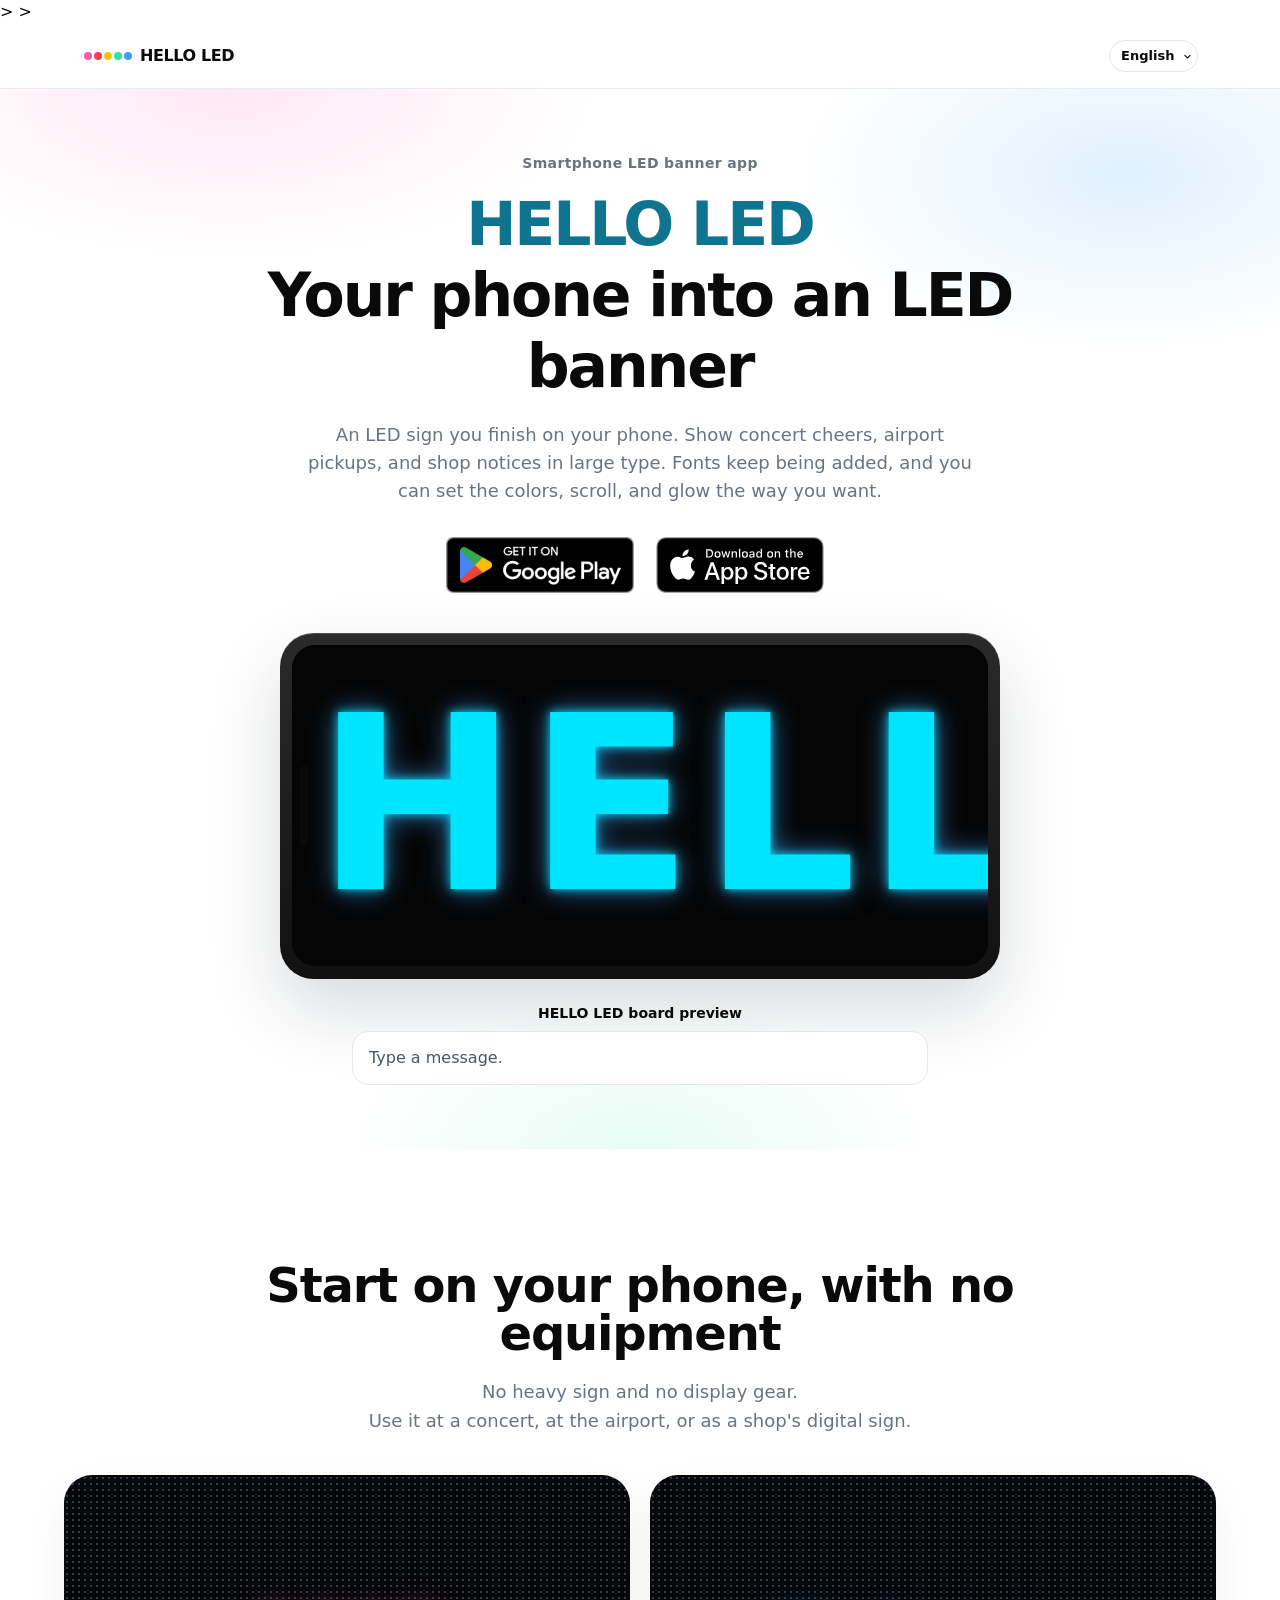
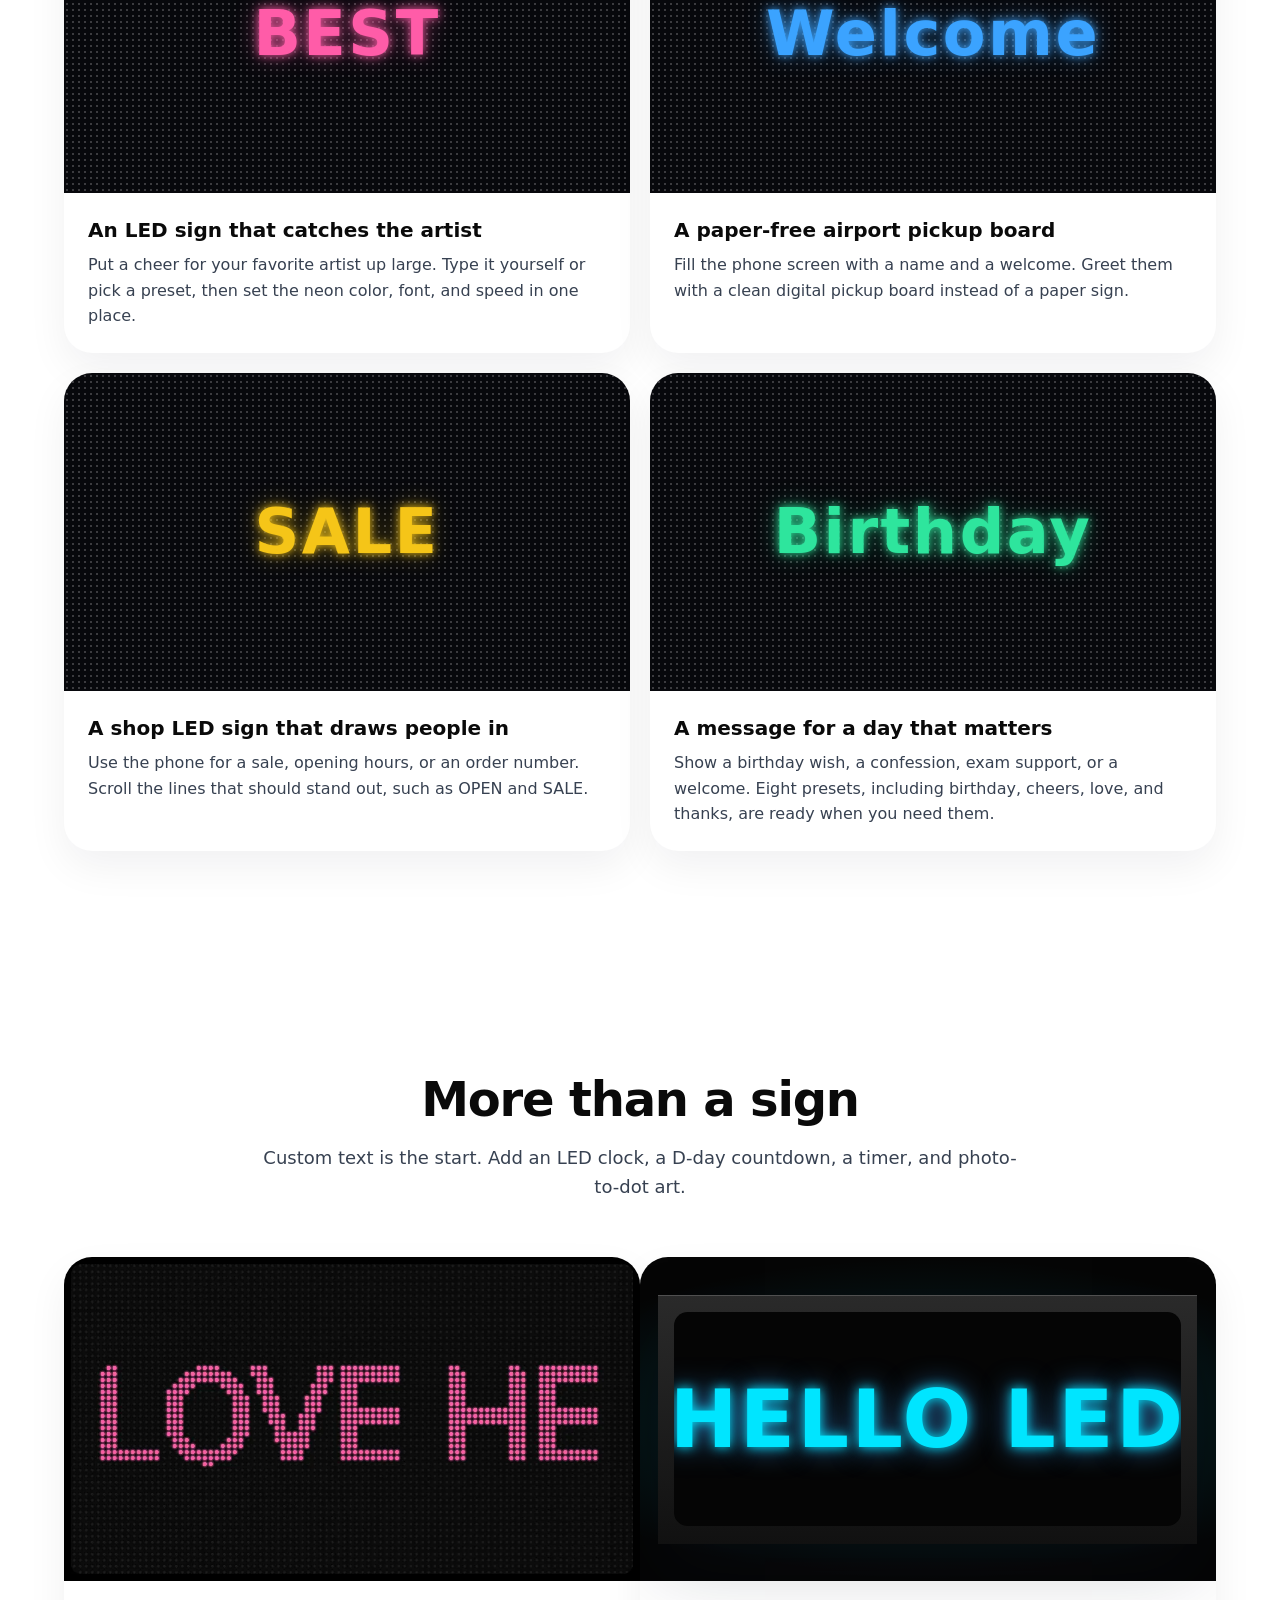
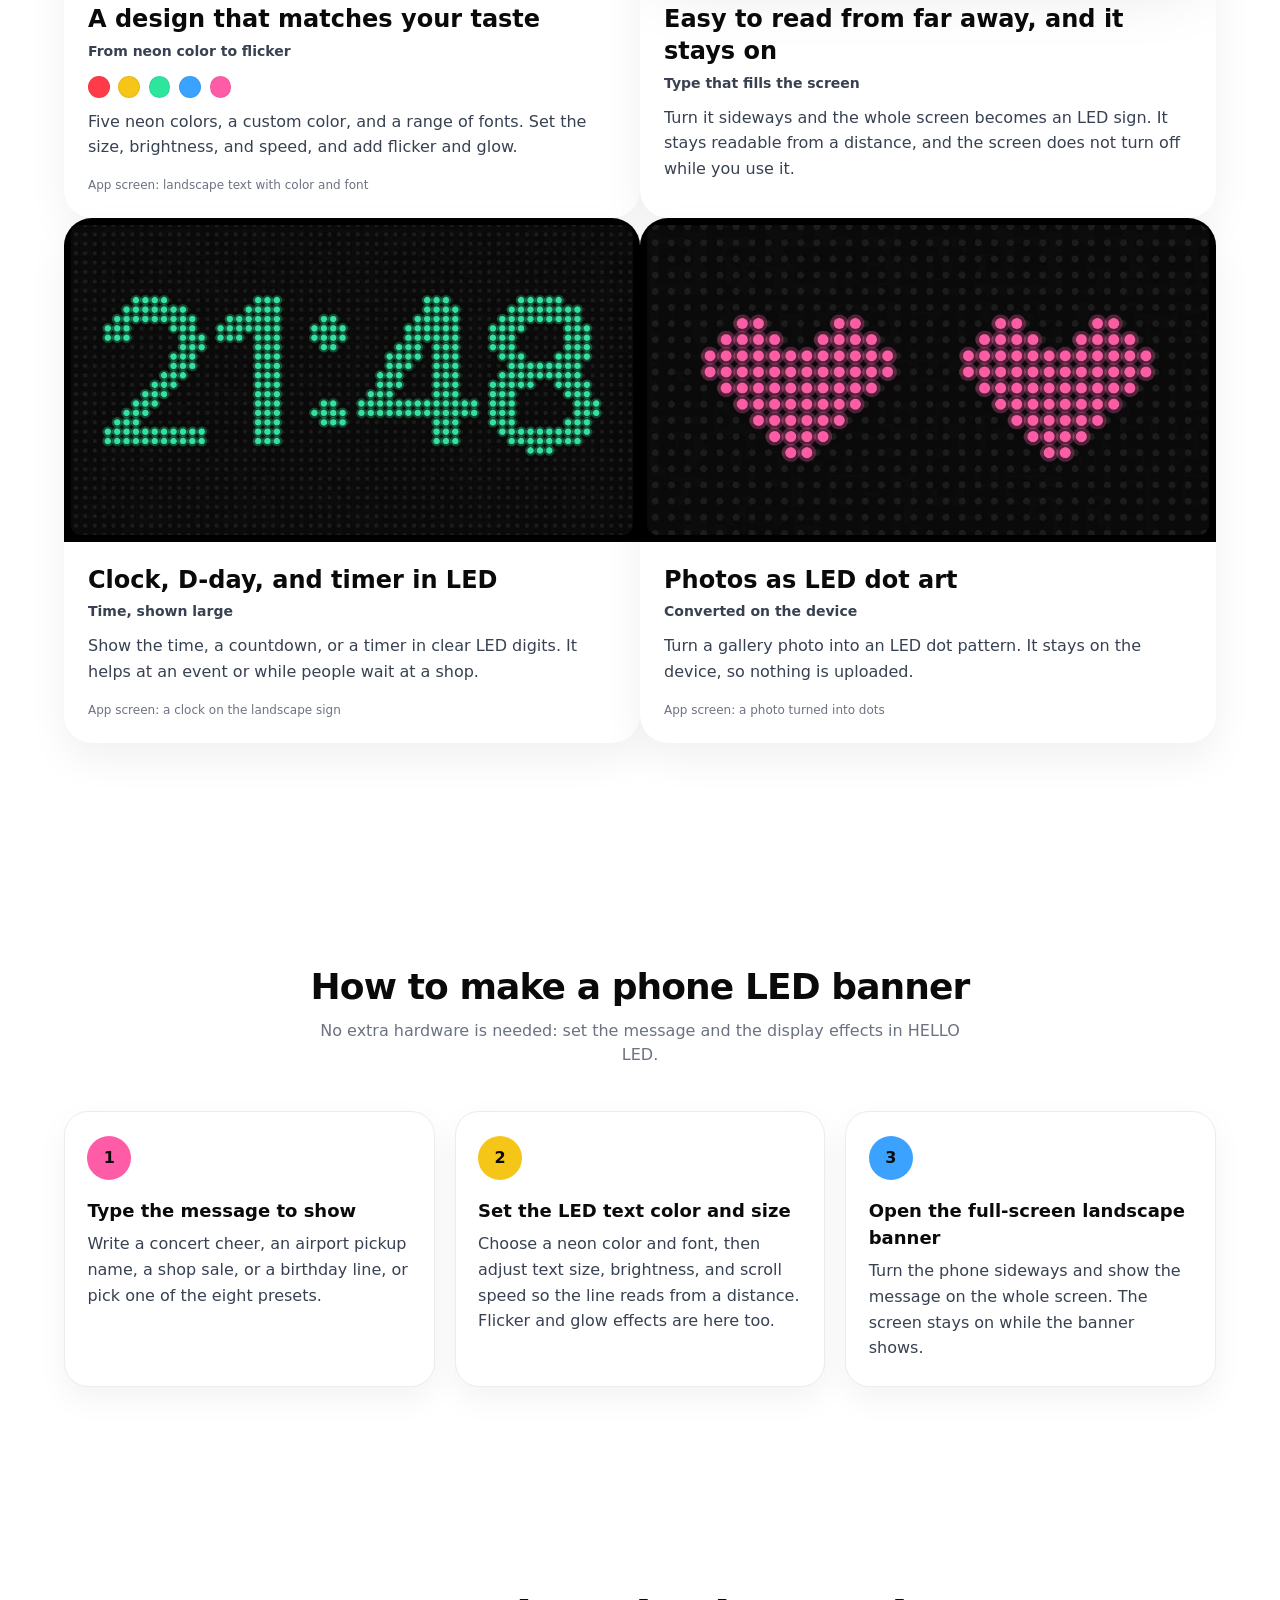
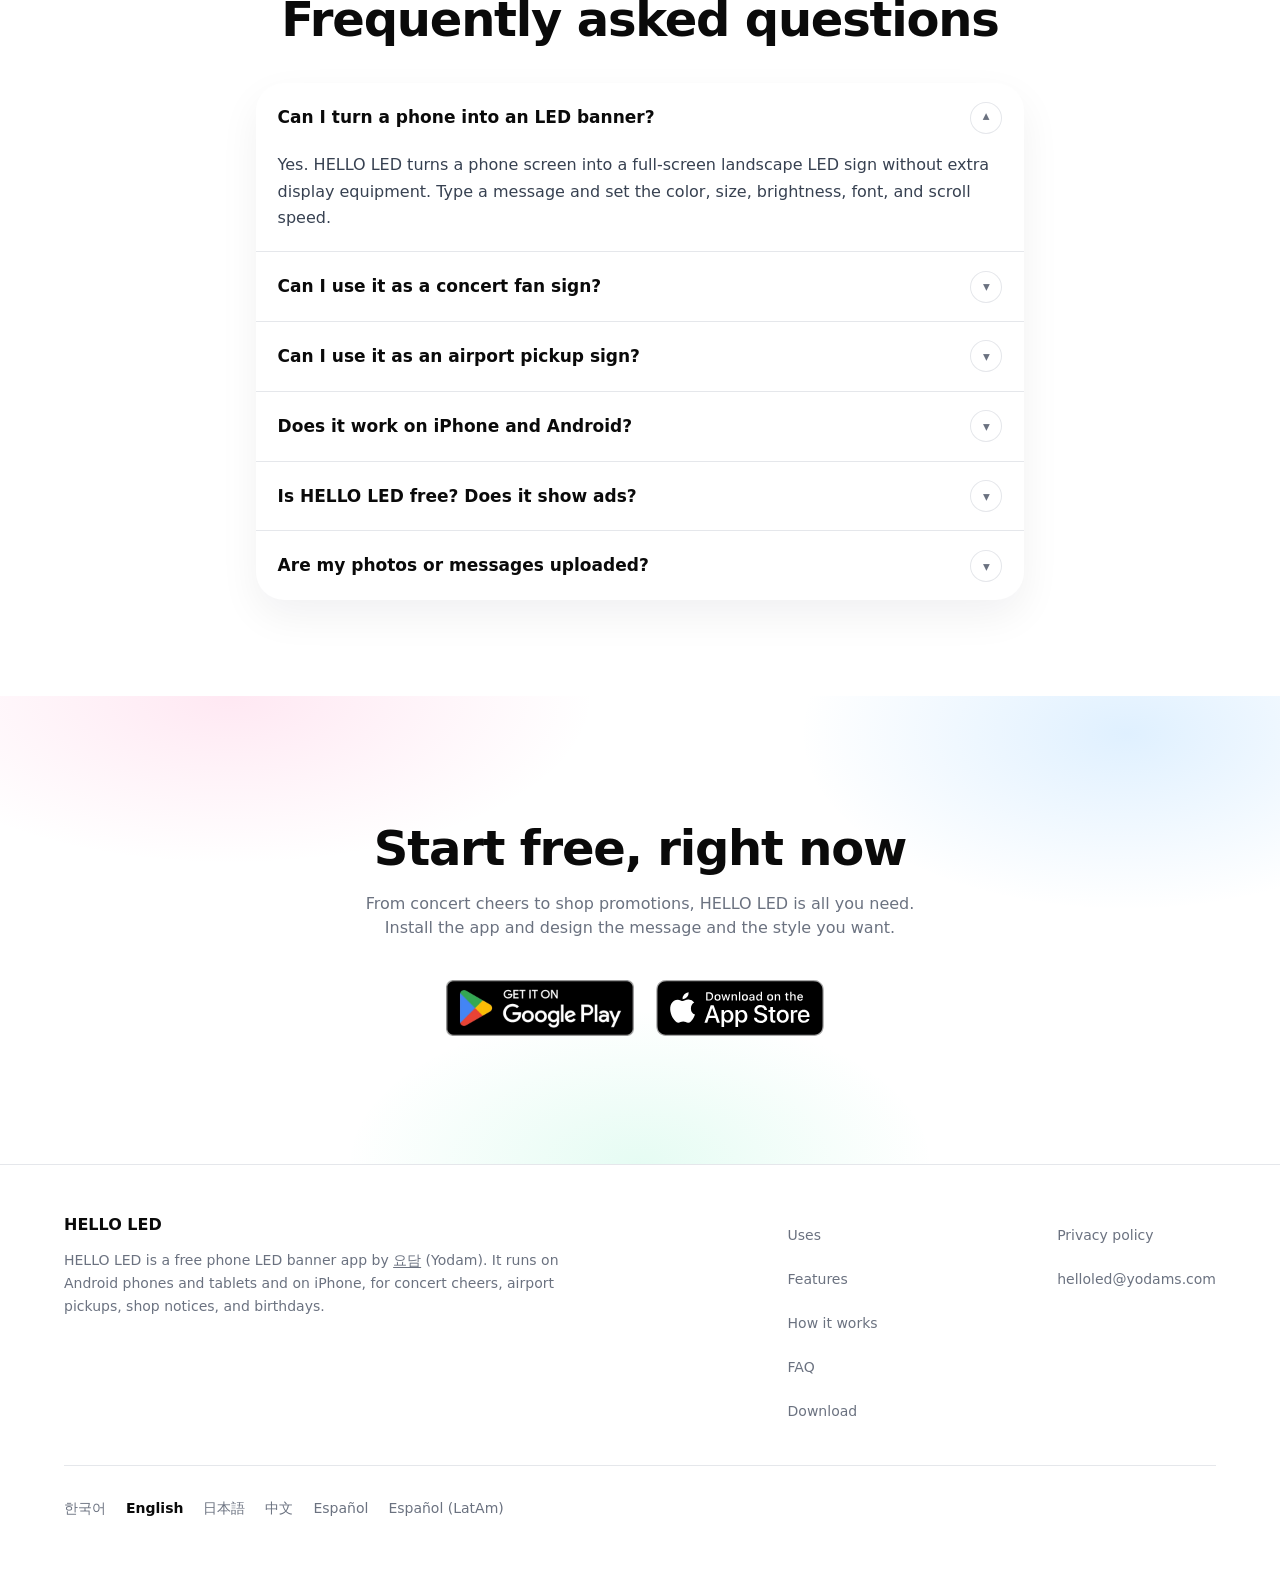
==== commit fe802e0c: "Align locale landing copy with the warmer Korean tone and tighten Korean titles. Co-authored-by: Cur" ====
--- a/en/index.html
+++ b/en/index.html
@@ -5,8 +5,8 @@
   <meta name="viewport" content="width=device-width, initial-scale=1">
   <meta name="theme-color" content="#ffffff">
   <meta name="referrer" content="strict-origin-when-cross-origin">
-  <title>Free LED Banner App for Concerts & Pickups | HELLO LED</title>
-  <meta name="description" content="Turn your phone into a scrolling LED banner. Build concert fan signs, airport pickup messages, and shop notices with neon colors, 11 fonts, and a clock.">
+  <title>HELLO LED - Smartphone LED Banner</title>
+  <meta name="description" content="Use your phone as a free LED banner. Show concert cheers, airport pickup messages, and shop notices large on a landscape full screen. Fonts, neon colors, scrolling text, a clock, and a timer are included.">
   <meta name="robots" content="index,follow,max-image-preview:large">
   <link rel="canonical" href="https://helloled.yodams.com/en/">
   <link rel="alternate" hreflang="ko-KR" href="https://helloled.yodams.com/">
@@ -49,8 +49,8 @@
   <meta property="og:locale:alternate" content="es_ES">
   <meta property="og:locale:alternate" content="es_MX">
   <meta property="og:site_name" content="HELLO LED">
-  <meta property="og:title" content="HELLO LED | Free Scrolling LED Banner App">
-  <meta property="og:description" content="Create a scrolling LED sign on your phone for concerts, airport pickups, and shop notices. Customize text colors, 11 fonts, size, and scroll speed.">
+  <meta property="og:title" content="HELLO LED - Smartphone LED Banner">
+  <meta property="og:description" content="Use your phone as a free LED banner. Show concert cheers, airport pickup messages, and shop notices large on a landscape full screen. Fonts, neon colors, scrolling text, a clock, and a timer are included.">
   <meta property="og:url" content="https://helloled.yodams.com/en/">
   <meta property="og:image" content="https://helloled.yodams.com/og.png">
   <meta property="og:image:type" content="image/png">
@@ -58,8 +58,8 @@
   <meta property="og:image:height" content="630">
   <meta property="og:image:alt" content="HELLO LED app logo: five colored dots and the HELLO LED name inside a blue circle">>
   <meta name="twitter:card" content="summary_large_image">
-  <meta name="twitter:title" content="HELLO LED | Free Scrolling LED Banner App">
-  <meta name="twitter:description" content="Create a scrolling LED sign on your phone for concerts, airport pickups, and shop notices. Customize text colors, 11 fonts, size, and scroll speed.">
+  <meta name="twitter:title" content="HELLO LED - Smartphone LED Banner">
+  <meta name="twitter:description" content="Use your phone as a free LED banner. Show concert cheers, airport pickup messages, and shop notices large on a landscape full screen. Fonts, neon colors, scrolling text, a clock, and a timer are included.">
   <meta name="twitter:image" content="https://helloled.yodams.com/og.png">
   <meta name="twitter:image:alt" content="HELLO LED app logo: five colored dots and the HELLO LED name inside a blue circle">>
   <link rel="dns-prefetch" href="https://play.google.com">
@@ -295,15 +295,6 @@
     }
     @media (min-width: 768px) {
       .how-list { grid-template-columns: repeat(3, 1fr); gap: 1.25rem; }
-      .how-list .how-step:not(:last-child)::after {
-        content: "";
-        position: absolute;
-        top: 2.85rem;
-        left: calc(1.4rem + 2.75rem + 0.55rem);
-        right: -1.25rem;
-        height: 2px;
-        background: #e5e7eb;
-      }
     }
     @media (prefers-reduced-motion: reduce) {
       html { scroll-behavior: auto; }
@@ -448,8 +439,8 @@
       "@type": "WebPage",
       "@id": "https://helloled.yodams.com/en/#webpage",
       "url": "https://helloled.yodams.com/en/",
-      "name": "Free LED Banner App for Concerts & Pickups | HELLO LED",
-      "description": "Turn your phone into a scrolling LED banner. Build concert fan signs, airport pickup messages, and shop notices with neon colors, 11 fonts, and a clock.",
+      "name": "HELLO LED - Smartphone LED Banner",
+      "description": "Use your phone as a free LED banner. Show concert cheers, airport pickup messages, and shop notices large on a landscape full screen. Fonts, neon colors, scrolling text, a clock, and a timer are included.",
       "inLanguage": "en",
       "isPartOf": {
         "@id": "https://helloled.yodams.com/#website"
@@ -526,7 +517,7 @@
         "es",
         "es-419"
       ],
-      "description": "Turn your phone into a scrolling LED banner. Build concert fan signs, airport pickup messages, and shop notices with neon colors, 11 fonts, and a clock.",
+      "description": "Use your phone as a free LED banner. Show concert cheers, airport pickup messages, and shop notices large on a landscape full screen. Fonts, neon colors, scrolling text, a clock, and a timer are included.",
       "featureList": [
         "Five preset neon colors (red, yellow, green, blue, pink) plus a custom color, text size, brightness, scroll speed, flicker and glow effects, and 11 fonts",
         "Landscape-only full-screen LED banner that keeps the screen on",
@@ -700,12 +691,12 @@
   <main id="main" tabindex="-1">
     <section class="hero-wash relative overflow-hidden px-5 pb-12 pt-12 sm:pb-16 sm:pt-16">
       <div class="relative mx-auto max-w-3xl text-center">
-        <p class="mb-4 text-sm font-semibold tracking-wide text-muted" data-i18n="kicker">Phone LED banner app</p>
+        <p class="mb-4 text-sm font-semibold tracking-wide text-muted" data-i18n="kicker">Smartphone LED banner app</p>
         <h1 class="text-[clamp(2.15rem,5.4vw,3.75rem)] font-extrabold leading-[1.18] tracking-[-0.035em]">
-          <span data-i18n="heroLine1">Turn Your Phone into a Full-Screen Scrolling LED Sign</span><br>
-          <span class="neon-word" lang="en" data-i18n="heroAccent">HELLO LED</span>
+          <span class="neon-word" lang="en" data-i18n="heroAccent">HELLO LED</span><br>
+          <span data-i18n="heroLine1">Your phone into an LED banner</span>
         </h1>
-        <p class="mx-auto mt-5 max-w-2xl text-base leading-relaxed text-muted sm:text-lg" data-i18n-html="heroBody"><strong class="font-semibold text-ink" lang="en">HELLO LED</strong> is a free LED banner app that turns your Android phone, tablet, or iPhone into a full-screen landscape LED sign. Create scrolling concert fan messages, airport pickup signs, and shop announcements without extra display equipment. Customize the message with five neon colors or a custom color, 11 fonts, adjustable text size and brightness, and scroll speed. Add flicker and glow effects, or show an LED clock, D-Day countdown, or timer.</p>
+        <p class="mx-auto mt-5 max-w-2xl text-base leading-relaxed text-muted sm:text-lg" data-i18n="heroBody">An LED sign you finish on your phone. Show concert cheers, airport pickups, and shop notices in large type. Fonts keep being added, and you can set the colors, scroll, and glow the way you want.</p>
         <div class="mx-auto mt-8 flex max-w-xl flex-wrap items-center justify-center gap-3" id="download-hero">
             <a class="inline-flex focus-visible:outline focus-visible:outline-2 focus-visible:outline-offset-2 focus-visible:outline-gray-700" href="https://play.google.com/store/apps/details?id=com.yodam.helloled" target="_blank" rel="noopener noreferrer" aria-label="Get it on Google Play, new tab" data-i18n-aria="playAlt">
               <picture>
@@ -774,25 +765,49 @@
     <section id="uses" class="px-5 py-20 sm:py-28" aria-labelledby="uses-title">
       <div class="mx-auto max-w-6xl">
         <div class="mx-auto max-w-3xl text-center">
-          <h2 id="uses-title" class="reveal text-3xl font-extrabold tracking-tight sm:text-5xl" data-i18n="usesTitle">How people use a smartphone LED sign</h2>
-          <p class="reveal mx-auto mt-5 text-lg leading-relaxed text-muted" data-i18n="usesLead">HELLO LED shows large text on a phone screen without extra display equipment. Use it for a concert fan sign, an airport pickup board, or a digital sign at a shop.</p>
+          <h2 id="uses-title" class="reveal text-3xl font-extrabold tracking-tight sm:text-5xl" data-i18n="usesTitle">Start on your phone, with no equipment</h2>
+          <p class="reveal mx-auto mt-5 text-lg leading-relaxed text-muted" data-i18n-html="usesLead">No heavy sign and no display gear.<br>Use it at a concert, at the airport, or as a shop's digital sign.</p>
         </div>
         <div class="use-grid">
-          <article class="how-step reveal">
-            <h3 data-i18n="useConcertTitle">Concert LED fan sign</h3>
-            <p data-i18n="useConcertBody">Show the cheer you want to send an artist on the phone LED sign. Type a short line or pick a preset, then set the neon color, font, and scroll speed so the sign reads in a dark venue.</p>
+          <article class="use-card reveal">
+            <figure>
+              <div class="use-screen" aria-hidden="true"><span class="use-led use-led-pink">BEST</span></div>
+              <figcaption class="sr-only">Example screen. Pink neon cheer, BEST</figcaption>
+            </figure>
+            <div class="use-copy">
+              <h3 data-i18n="useConcertTitle">An LED sign that catches the artist</h3>
+              <p data-i18n="useConcertBody">Put a cheer for your favorite artist up large. Type it yourself or pick a preset, then set the neon color, font, and speed in one place.</p>
+            </div>
           </article>
-          <article class="how-step reveal">
-            <h3 data-i18n="useAirportTitle">Airport pickup sign</h3>
-            <p data-i18n="useAirportBody">Show a name or a welcome line large on the phone banner. You do not need a paper sign: type the name, pick a color, and hold the phone up at arrivals.</p>
+          <article class="use-card reveal">
+            <figure>
+              <div class="use-screen" aria-hidden="true"><span class="use-led use-led-blue">Welcome</span></div>
+              <figcaption class="sr-only">Example screen. Blue neon pickup line, Welcome</figcaption>
+            </figure>
+            <div class="use-copy">
+              <h3 data-i18n="useAirportTitle">A paper-free airport pickup board</h3>
+              <p data-i18n="useAirportBody">Fill the phone screen with a name and a welcome. Greet them with a clean digital pickup board instead of a paper sign.</p>
+            </div>
           </article>
-          <article class="how-step reveal">
-            <h3 data-i18n="useShopTitle">Shop promotion and digital sign</h3>
-            <p data-i18n="useShopBody">Show a sale, opening hours, or pickup numbers at the door or the counter. Type a short line such as OPEN, SALE, or today's deal, and show it as scrolling LED text.</p>
+          <article class="use-card reveal">
+            <figure>
+              <div class="use-screen" aria-hidden="true"><span class="use-led use-led-yellow">SALE</span></div>
+              <figcaption class="sr-only">Example screen. Yellow neon shop line, SALE</figcaption>
+            </figure>
+            <div class="use-copy">
+              <h3 data-i18n="useShopTitle">A shop LED sign that draws people in</h3>
+              <p data-i18n="useShopBody">Use the phone for a sale, opening hours, or an order number. Scroll the lines that should stand out, such as OPEN and SALE.</p>
+            </div>
           </article>
-          <article class="how-step reveal">
-            <h3 data-i18n="usePartyTitle">Birthdays and personal messages</h3>
-            <p data-i18n="usePartyBody">Birthday, welcome, thank-you, and exam support lines work the same way. Presets cover eight kinds: cheers, birthdays, airport pickups, shops, love notes, exam support, welcomes, and thanks.</p>
+          <article class="use-card reveal">
+            <figure>
+              <div class="use-screen" aria-hidden="true"><span class="use-led use-led-green">Birthday</span></div>
+              <figcaption class="sr-only">Example screen. Green neon birthday line, Birthday</figcaption>
+            </figure>
+            <div class="use-copy">
+              <h3 data-i18n="usePartyTitle">A message for a day that matters</h3>
+              <p data-i18n="usePartyBody">Show a birthday wish, a confession, exam support, or a welcome. Eight presets, including birthday, cheers, love, and thanks, are ready when you need them.</p>
+            </div>
           </article>
         </div>
       </div>
@@ -801,8 +816,8 @@
     <section id="features" class="px-5 py-20 sm:py-28" aria-labelledby="features-title">
       <div class="mx-auto max-w-6xl">
         <div class="mx-auto max-w-3xl text-center">
-          <h2 id="features-title" class="reveal text-3xl font-extrabold tracking-tight sm:text-5xl" data-i18n-html="featuresTitle">What the <span lang="en">HELLO LED</span> LED banner app can do</h2>
-          <p class="reveal mx-auto mt-5 text-lg leading-relaxed text-muted" data-i18n="featuresLead">Use the phone as a scrolling LED sign. Set the text, color, and effect, and also show an LED clock, a D-Day countdown, a timer, or a photo in LED dots.</p>
+          <h2 id="features-title" class="reveal text-3xl font-extrabold tracking-tight sm:text-5xl" data-i18n="featuresTitle">More than a sign</h2>
+          <p class="reveal mx-auto mt-5 text-lg leading-relaxed text-muted" data-i18n="featuresLead">Custom text is the start. Add an LED clock, a D-day countdown, a timer, and photo-to-dot art.</p>
         </div>
 
         <div class="mt-14 grid gap-5 sm:grid-cols-2">
@@ -822,7 +837,7 @@
               </picture>
             </figure>
             <div class="feature-copy">
-              <h3 class="text-xl font-bold sm:text-2xl" data-i18n="customTitle">LED text color and scroll settings</h3>
+              <h3 class="text-xl font-bold sm:text-2xl" data-i18n="customTitle">A design that matches your taste</h3>
               <p class="feature-kicker" data-i18n="customKicker">From neon color to flicker</p>
               <div class="swatches" aria-hidden="true">
                 <span class="bg-neonRed"></span>
@@ -831,8 +846,8 @@
                 <span class="bg-neonBlue"></span>
                 <span class="bg-neonPink"></span>
               </div>
-              <p class="feature-body" data-i18n="customBody">Use five preset neon colors (red, yellow, green, blue, pink) or a custom color. Adjust text size, brightness, and scroll speed, then pick flicker and glow effects and one of 11 fonts.</p>
-              <p id="custom-caption" class="feature-note" data-i18n="customCaption">App screen: landscape banner text with color and font</p>
+              <p class="feature-body" data-i18n="customBody">Five neon colors, a custom color, and a range of fonts. Set the size, brightness, and speed, and add flicker and glow.</p>
+              <p id="custom-caption" class="feature-note" data-i18n="customCaption">App screen: landscape text with color and font</p>
             </div>
           </article>
 
@@ -843,9 +858,9 @@
               </div>
             </div>
             <div class="feature-copy">
-              <h3 class="text-xl font-bold sm:text-2xl" data-i18n="wideTitle">Full-screen landscape smartphone LED sign</h3>
-              <p class="feature-kicker" data-i18n="wideKicker">Text that fills the screen</p>
-              <p class="feature-body" data-i18n="wideBody">Turn the phone sideways and the whole screen becomes an LED banner, readable from the back of a venue or across a counter. The screen stays on while the banner shows.</p>
+              <h3 class="text-xl font-bold sm:text-2xl" data-i18n="wideTitle">Easy to read from far away, and it stays on</h3>
+              <p class="feature-kicker" data-i18n="wideKicker">Type that fills the screen</p>
+              <p class="feature-body" data-i18n="wideBody">Turn it sideways and the whole screen becomes an LED sign. It stays readable from a distance, and the screen does not turn off while you use it.</p>
             </div>
           </article>
 
@@ -865,10 +880,10 @@
               </picture>
             </figure>
             <div class="feature-copy">
-              <h3 class="text-xl font-bold sm:text-2xl" data-i18n="clockTitle">LED clock, D-Day countdown, and timer</h3>
-              <p class="feature-kicker" data-i18n="clockKicker">Show time instead of text</p>
-              <p class="feature-body" data-i18n="clockBody">Show the current time, a D-Day countdown, or a timer in large LED digits. Use it for a start time, a countdown, or a queue at the shop.</p>
-              <p id="clock-caption" class="feature-note" data-i18n="clockCaption">App screen: clock on the landscape board</p>
+              <h3 class="text-xl font-bold sm:text-2xl" data-i18n="clockTitle">Clock, D-day, and timer in LED</h3>
+              <p class="feature-kicker" data-i18n="clockKicker">Time, shown large</p>
+              <p class="feature-body" data-i18n="clockBody">Show the time, a countdown, or a timer in clear LED digits. It helps at an event or while people wait at a shop.</p>
+              <p id="clock-caption" class="feature-note" data-i18n="clockCaption">App screen: a clock on the landscape sign</p>
             </div>
           </article>
 
@@ -888,10 +903,10 @@
               </picture>
             </figure>
             <div class="feature-copy">
-              <h3 class="text-xl font-bold sm:text-2xl" data-i18n="photoTitle">Photo to LED dot image</h3>
+              <h3 class="text-xl font-bold sm:text-2xl" data-i18n="photoTitle">Photos as LED dot art</h3>
               <p class="feature-kicker" data-i18n="photoKicker">Converted on the device</p>
-              <p class="feature-body" data-i18n="photoBody">Turn a gallery photo into an LED dot pattern on the banner. The photo is converted on the device and is not uploaded to a server.</p>
-              <p id="photo-caption" class="feature-note" data-i18n="photoCaption">App screen: photo converted to dots</p>
+              <p class="feature-body" data-i18n="photoBody">Turn a gallery photo into an LED dot pattern. It stays on the device, so nothing is uploaded.</p>
+              <p id="photo-caption" class="feature-note" data-i18n="photoCaption">App screen: a photo turned into dots</p>
             </div>
           </article>
         </div>
@@ -926,7 +941,7 @@
 
     <section id="qa" class="px-5 py-16 sm:py-24" aria-labelledby="qa-title">
       <div class="mx-auto max-w-3xl">
-        <h2 id="qa-title" class="reveal text-center text-3xl font-extrabold tracking-tight sm:text-5xl" data-i18n="faqTitle">Questions</h2>
+        <h2 id="qa-title" class="reveal text-center text-3xl font-extrabold tracking-tight sm:text-5xl" data-i18n="faqTitle">Frequently asked questions</h2>
                 <div class="faq-list">
           <details class="reveal" open>
             <summary class="flex cursor-pointer items-center justify-between gap-4 text-left focus-visible:outline focus-visible:outline-2 focus-visible:outline-offset-2 focus-visible:outline-gray-700">
@@ -977,8 +992,8 @@
 
     <section id="download" class="hero-wash relative overflow-hidden px-5 py-24 sm:py-32" aria-labelledby="cta-title">
       <div class="relative mx-auto max-w-3xl text-center">
-        <h2 id="cta-title" class="reveal text-3xl font-extrabold tracking-tight sm:text-5xl" data-i18n-html="ctaTitle">Turn your phone into an LED banner today</h2>
-        <p class="reveal mx-auto mt-5 max-w-xl text-muted" data-i18n-html="ctaBody">Show concert cheers, airport pickup messages, and shop notices large on the phone screen. Install <span lang="en">HELLO LED</span> free, then set the text, color, font, and scroll speed.</p>
+        <h2 id="cta-title" class="reveal text-3xl font-extrabold tracking-tight sm:text-5xl" data-i18n-html="ctaTitle">Start free, right now</h2>
+        <p class="reveal mx-auto mt-5 max-w-xl text-muted" data-i18n-html="ctaBody">From concert cheers to shop promotions, <span lang="en">HELLO LED</span> is all you need.<br>Install the app and design the message and the style you want.</p>
         <div class="reveal mt-10 flex flex-wrap items-center justify-center gap-3">
           <a class="inline-flex focus-visible:outline focus-visible:outline-2 focus-visible:outline-offset-2 focus-visible:outline-gray-700" href="https://play.google.com/store/apps/details?id=com.yodam.helloled" target="_blank" rel="noopener noreferrer" aria-label="Get it on Google Play, new tab" data-i18n-aria="playAlt">
             <picture>
@@ -1024,7 +1039,7 @@
       <a class="inline-flex min-h-11 items-center hover:text-ink focus-visible:outline focus-visible:outline-2 focus-visible:outline-offset-2 focus-visible:outline-gray-700" href="#uses" data-i18n="navUses">Uses</a>
       <a class="inline-flex min-h-11 items-center hover:text-ink focus-visible:outline focus-visible:outline-2 focus-visible:outline-offset-2 focus-visible:outline-gray-700" href="#features" data-i18n="navFeatures">Features</a>
       <a class="inline-flex min-h-11 items-center hover:text-ink focus-visible:outline focus-visible:outline-2 focus-visible:outline-offset-2 focus-visible:outline-gray-700" href="#how" data-i18n="navHow">How it works</a>
-      <a class="inline-flex min-h-11 items-center hover:text-ink focus-visible:outline focus-visible:outline-2 focus-visible:outline-offset-2 focus-visible:outline-gray-700" href="#qa" data-i18n="navFaq">Questions</a>
+      <a class="inline-flex min-h-11 items-center hover:text-ink focus-visible:outline focus-visible:outline-2 focus-visible:outline-offset-2 focus-visible:outline-gray-700" href="#qa" data-i18n="navFaq">FAQ</a>
       <a class="inline-flex min-h-11 items-center hover:text-ink focus-visible:outline focus-visible:outline-2 focus-visible:outline-offset-2 focus-visible:outline-gray-700" href="#download" data-i18n="download">Download</a>
     </nav>
       <div class="site-footer-links">
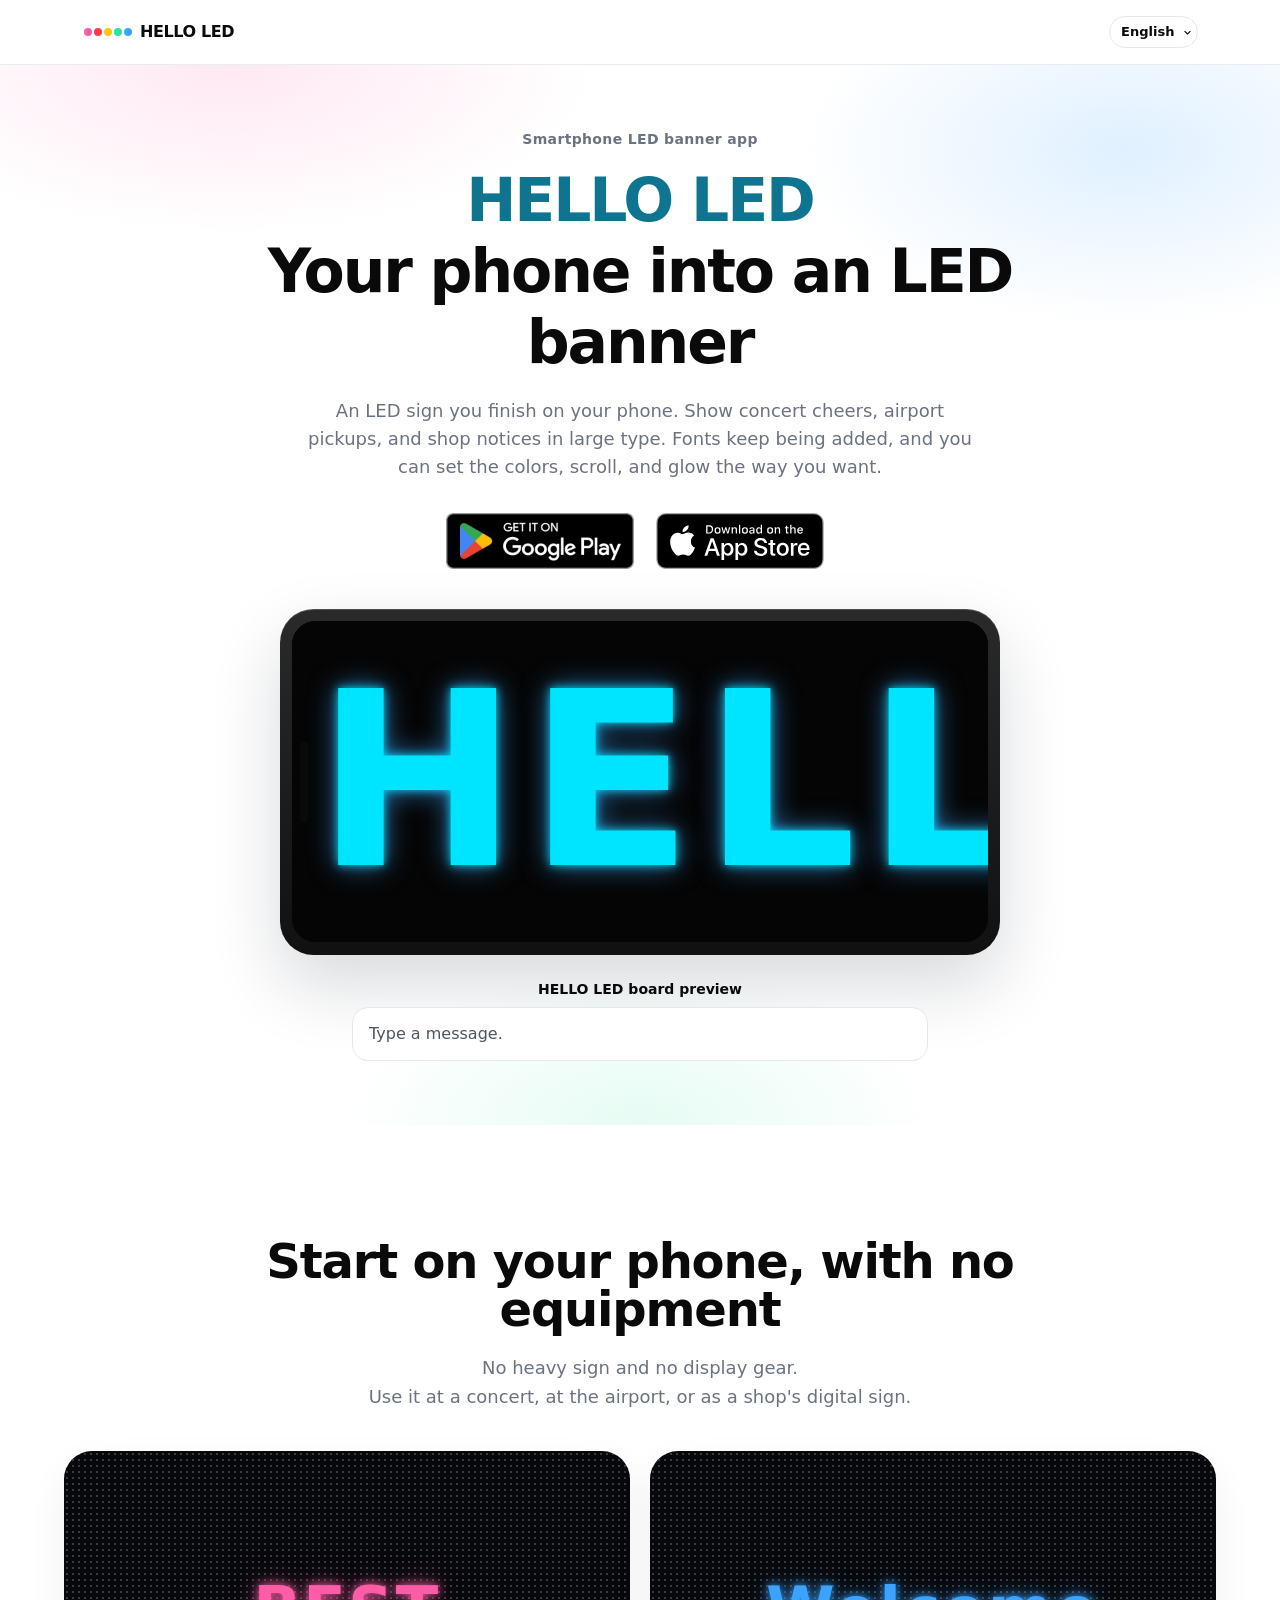
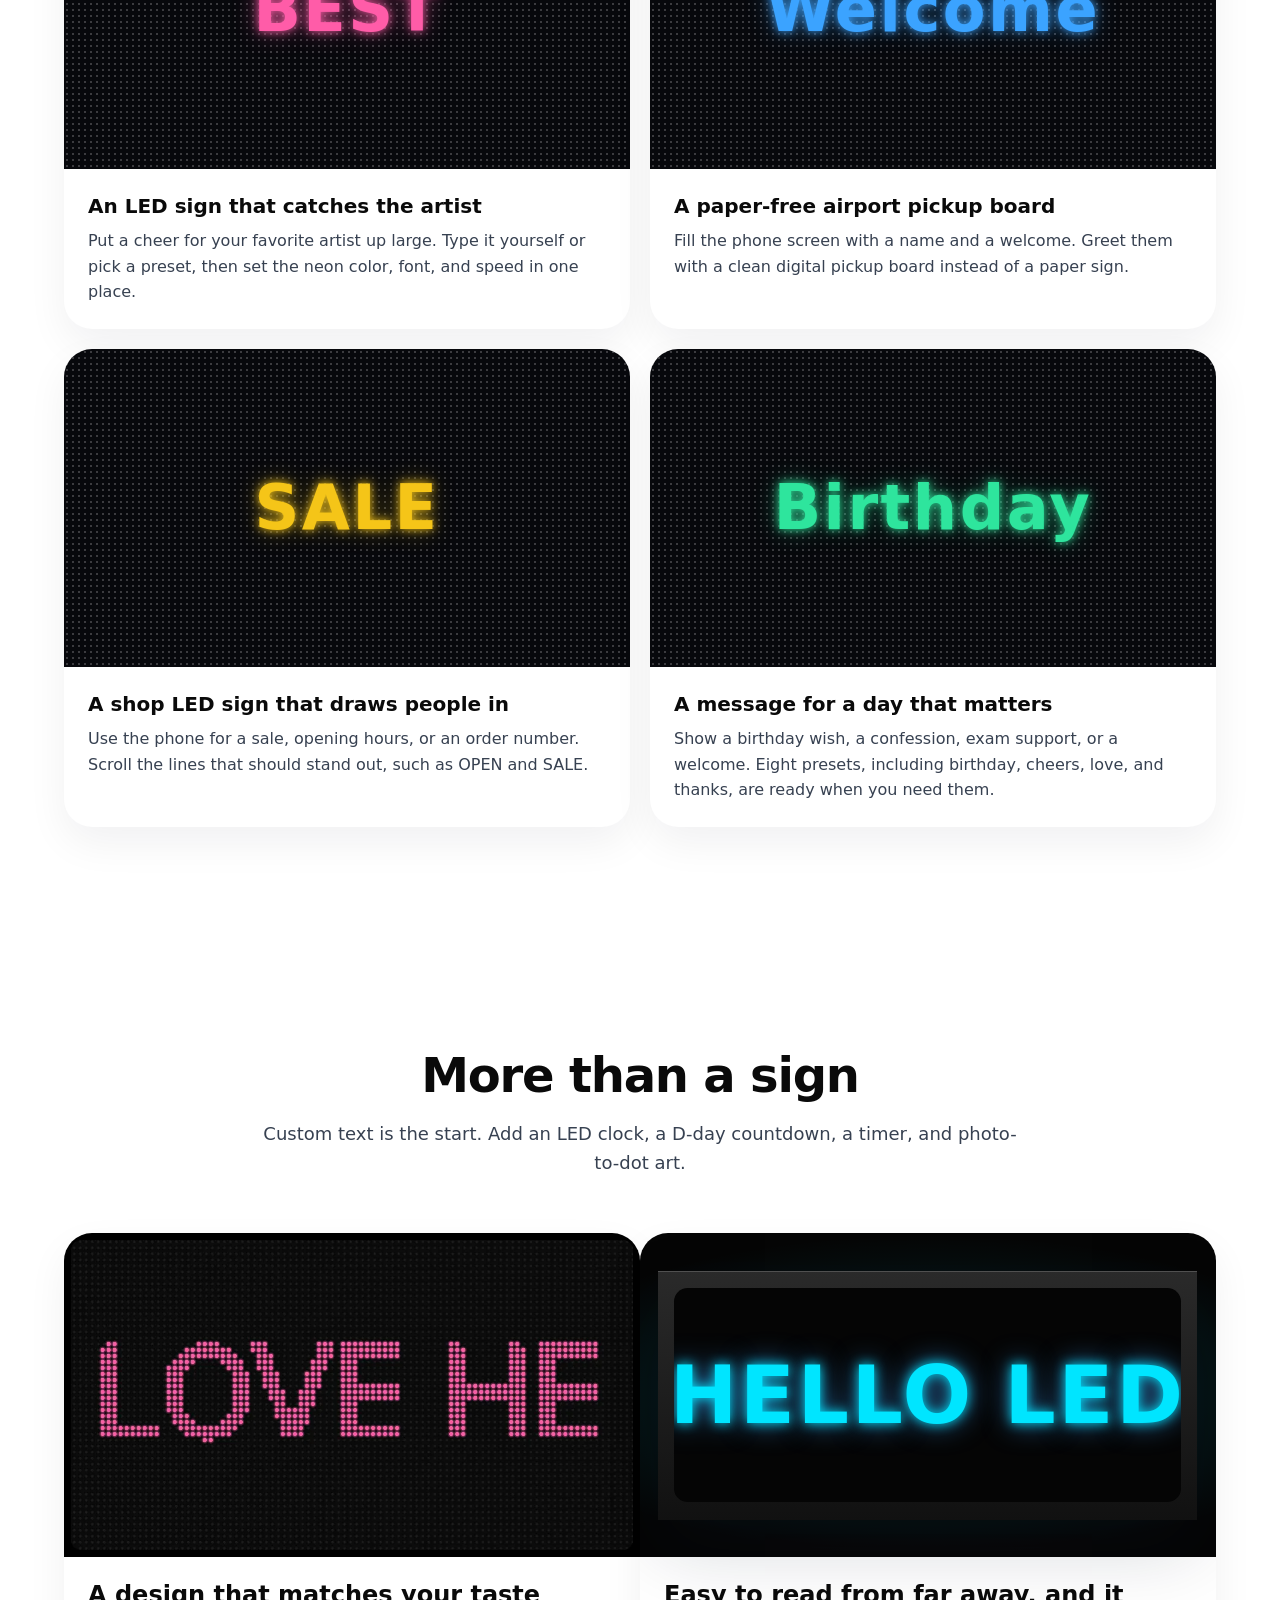
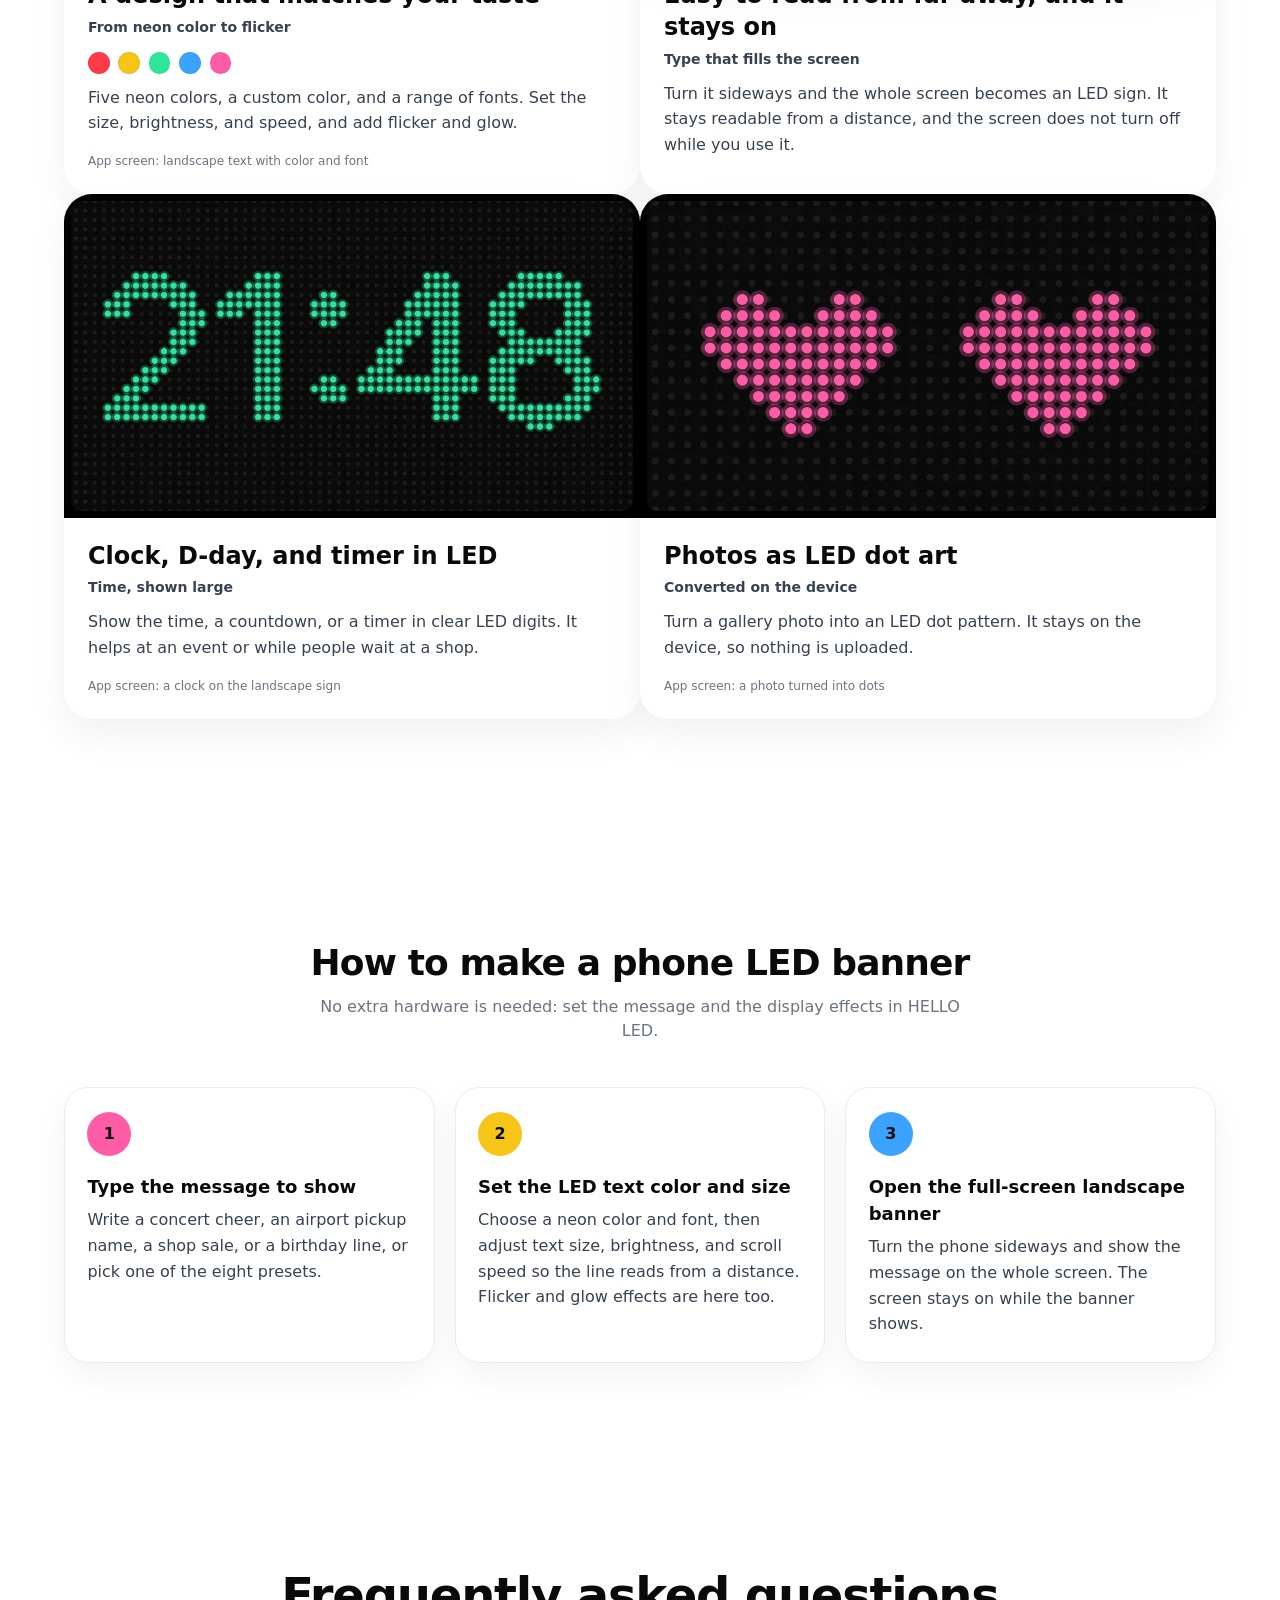
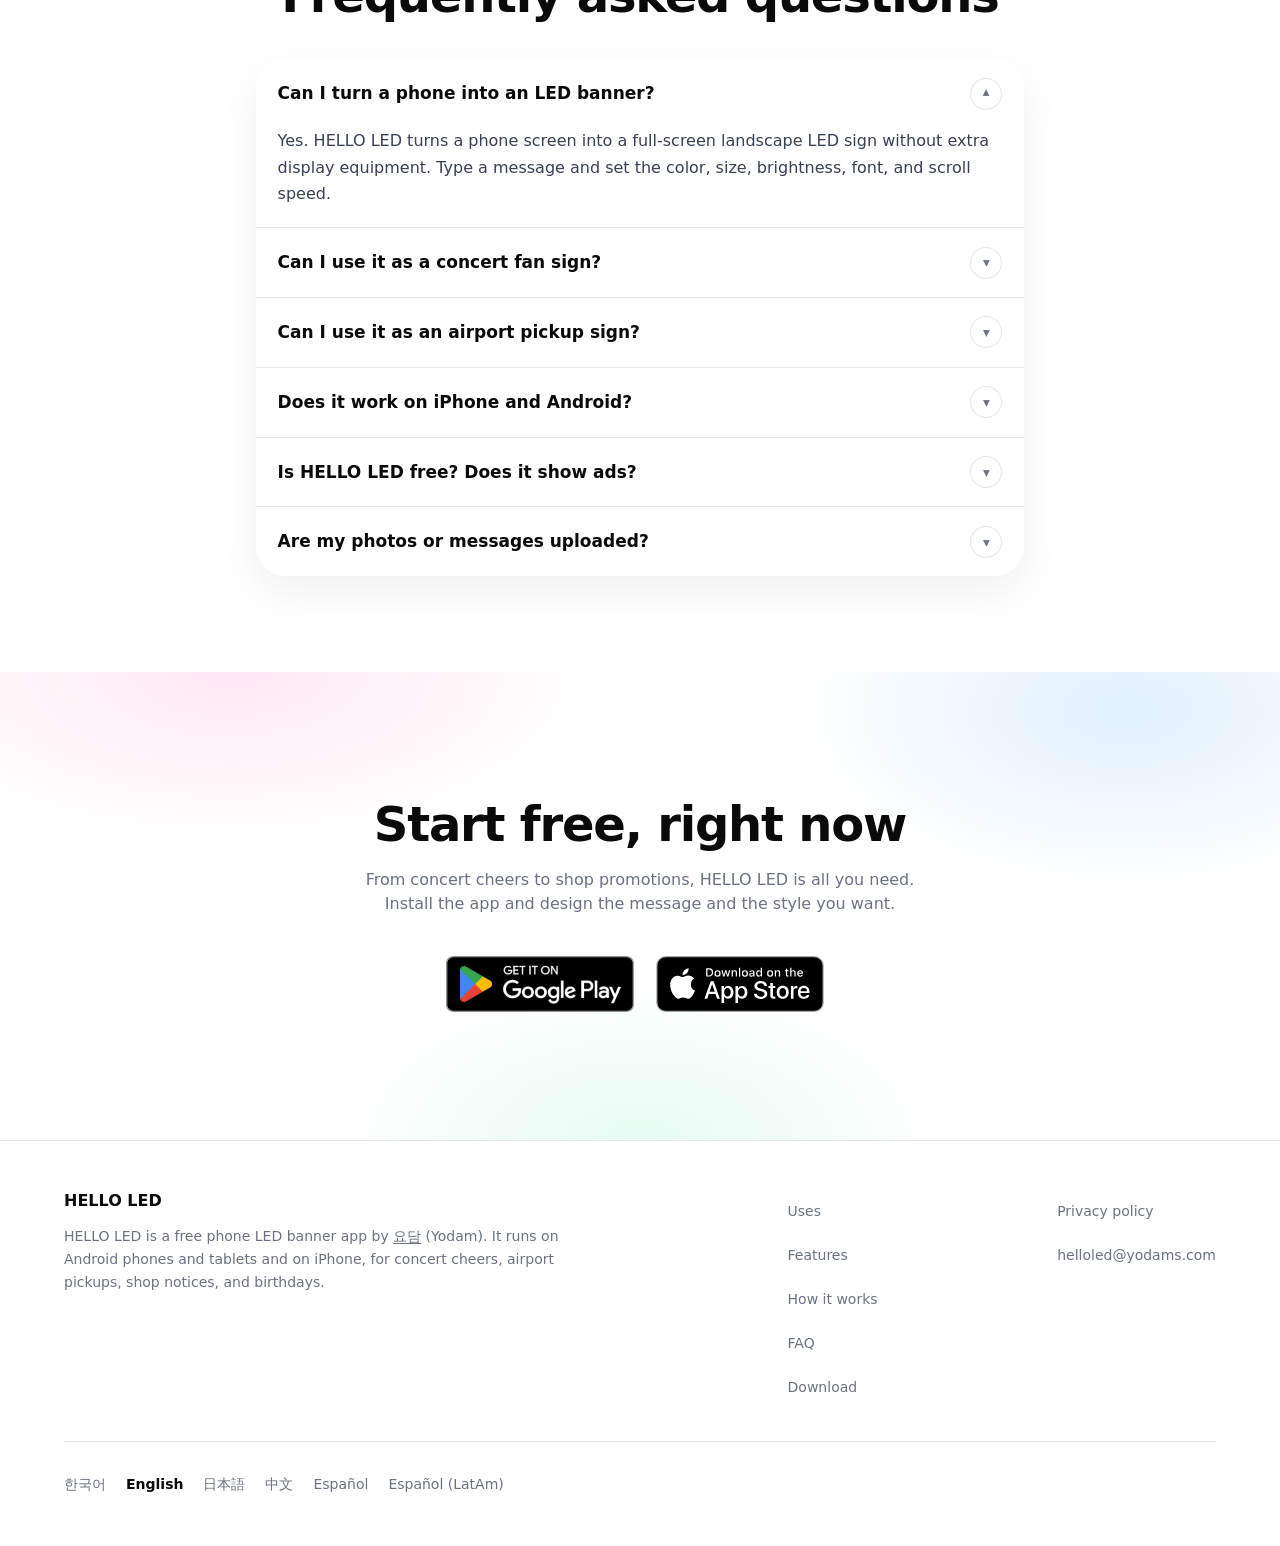
==== commit f74665a7: "Fix the stray closing angle bracket on og and twitter image alt tags. Co-authored-by: Cursor <cursor" ====
--- a/en/index.html
+++ b/en/index.html
@@ -56,12 +56,12 @@
   <meta property="og:image:type" content="image/png">
   <meta property="og:image:width" content="1200">
   <meta property="og:image:height" content="630">
-  <meta property="og:image:alt" content="HELLO LED app logo: five colored dots and the HELLO LED name inside a blue circle">>
+  <meta property="og:image:alt" content="HELLO LED app logo: five colored dots and the HELLO LED name inside a blue circle">
   <meta name="twitter:card" content="summary_large_image">
   <meta name="twitter:title" content="HELLO LED - Smartphone LED Banner">
   <meta name="twitter:description" content="Use your phone as a free LED banner. Show concert cheers, airport pickup messages, and shop notices large on a landscape full screen. Fonts, neon colors, scrolling text, a clock, and a timer are included.">
   <meta name="twitter:image" content="https://helloled.yodams.com/og.png">
-  <meta name="twitter:image:alt" content="HELLO LED app logo: five colored dots and the HELLO LED name inside a blue circle">>
+  <meta name="twitter:image:alt" content="HELLO LED app logo: five colored dots and the HELLO LED name inside a blue circle">
   <link rel="dns-prefetch" href="https://play.google.com">
   <link rel="preconnect" href="https://play.google.com" crossorigin>
   <link rel="dns-prefetch" href="https://apps.apple.com">
